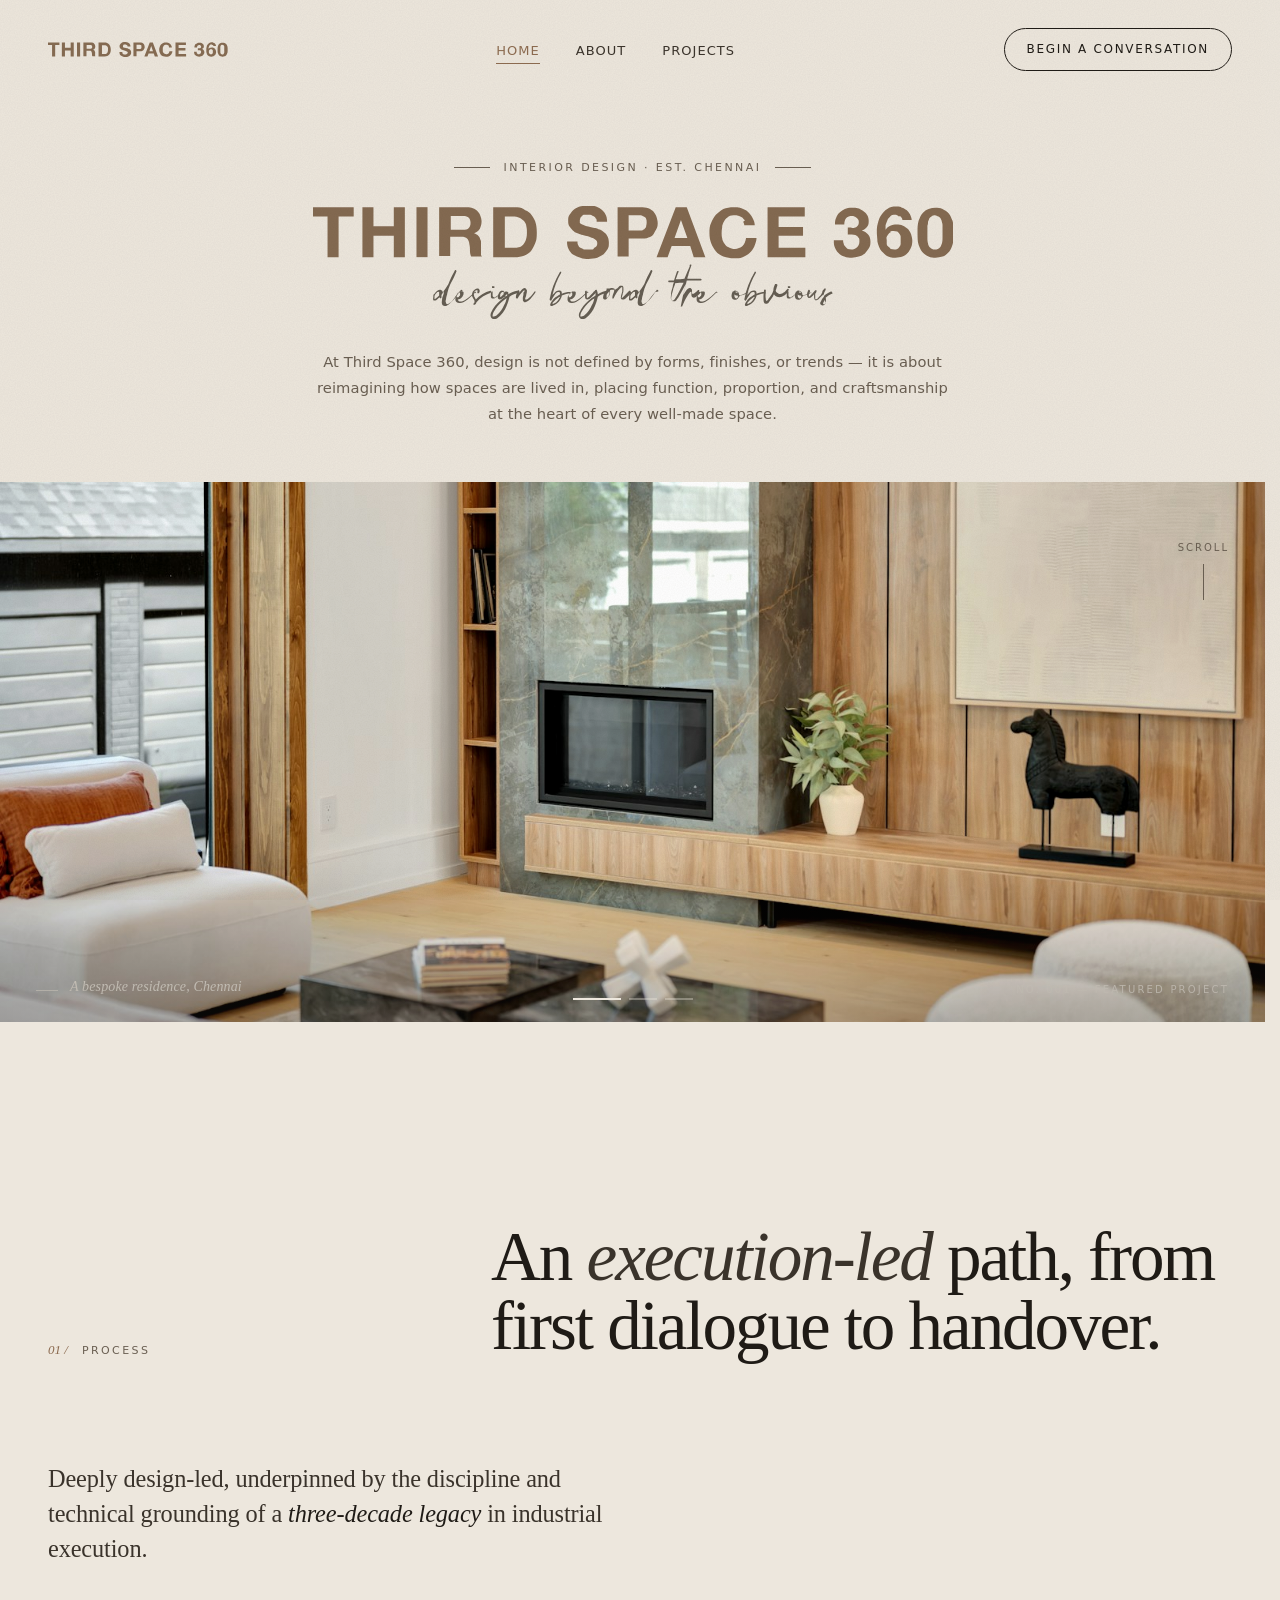
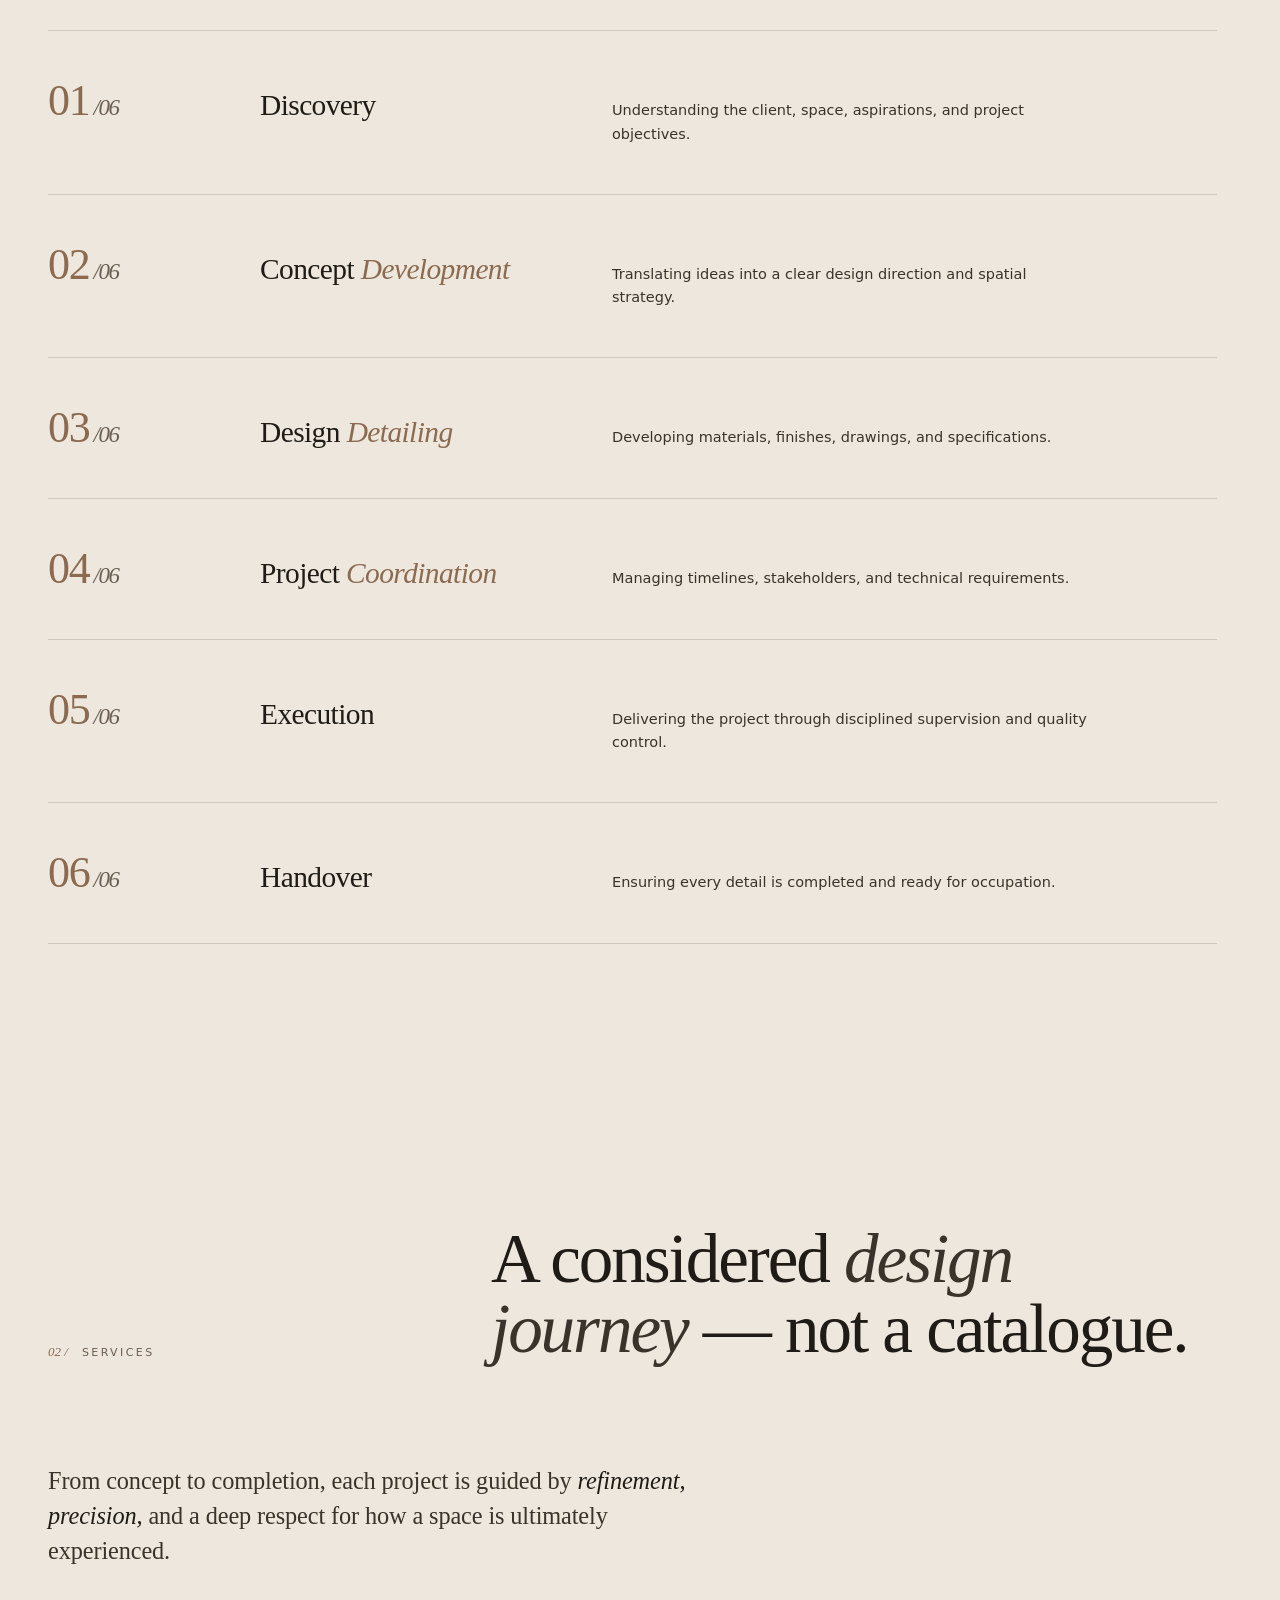
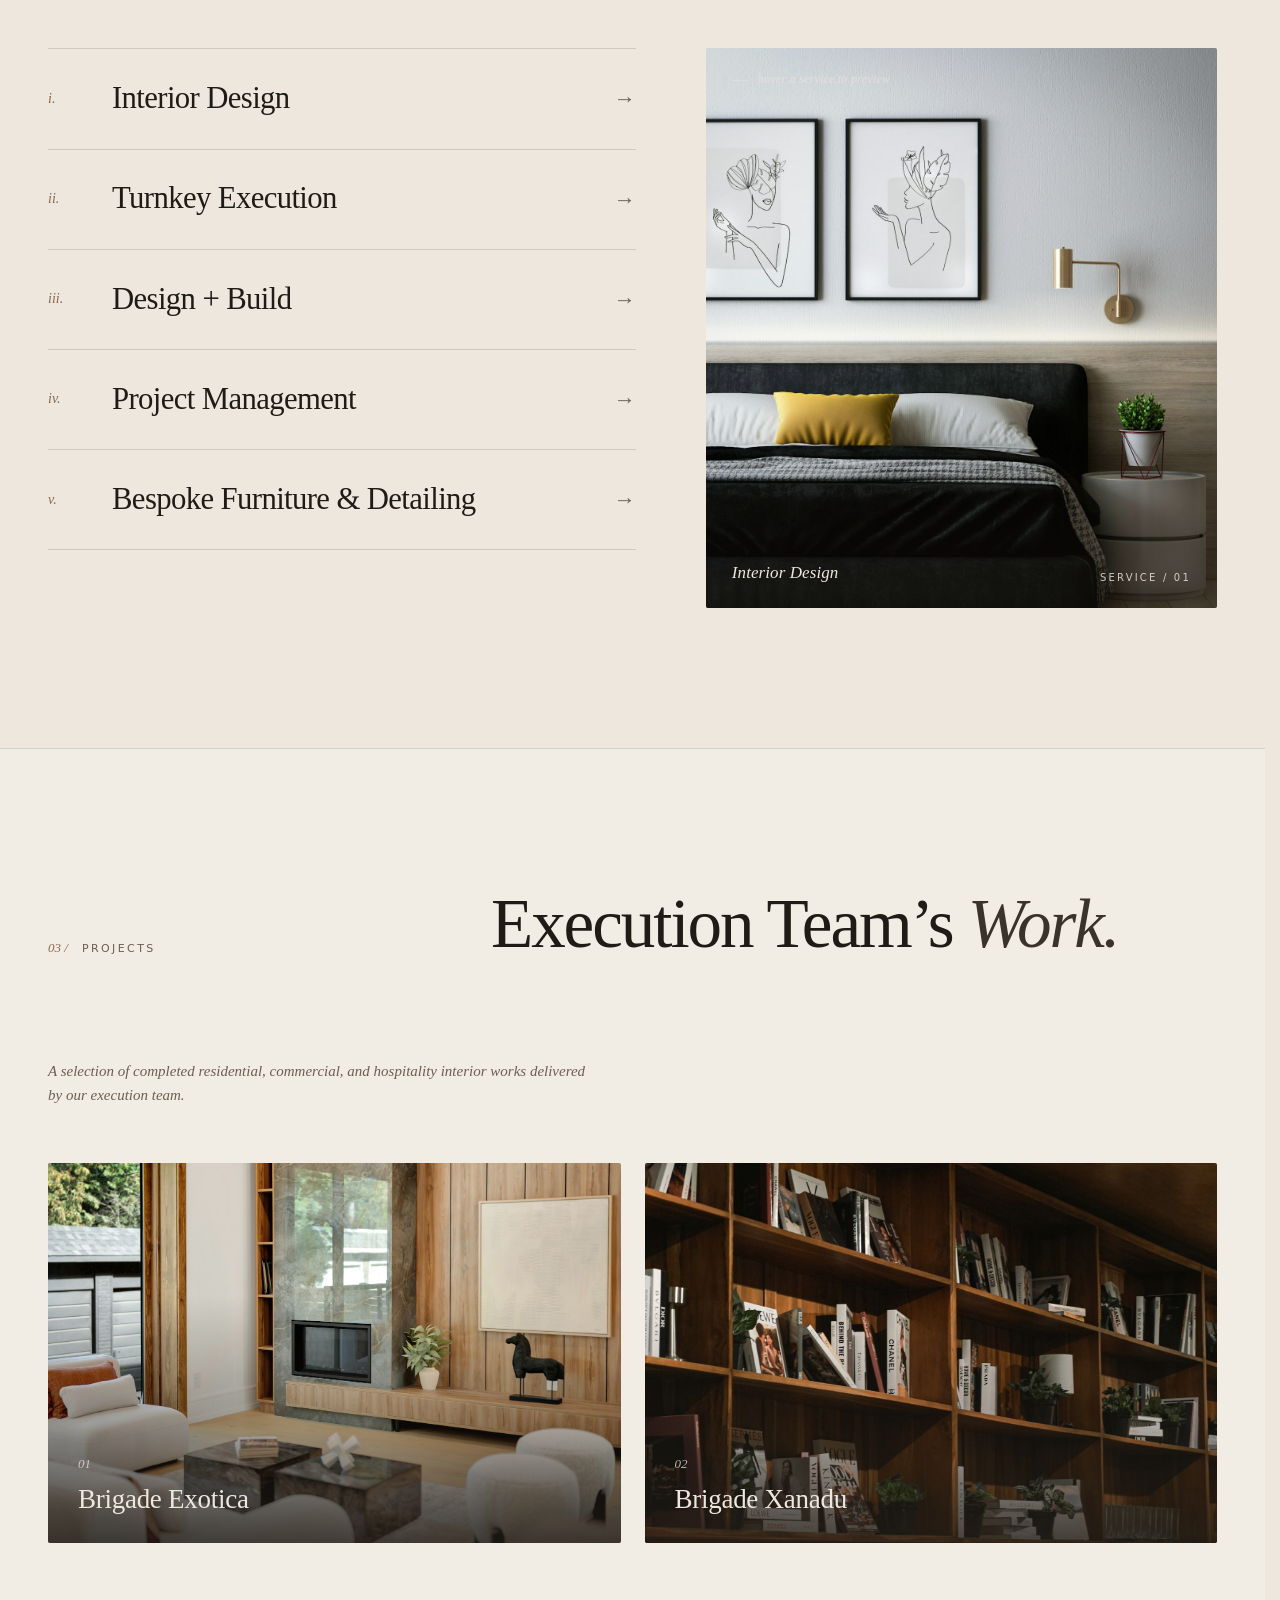
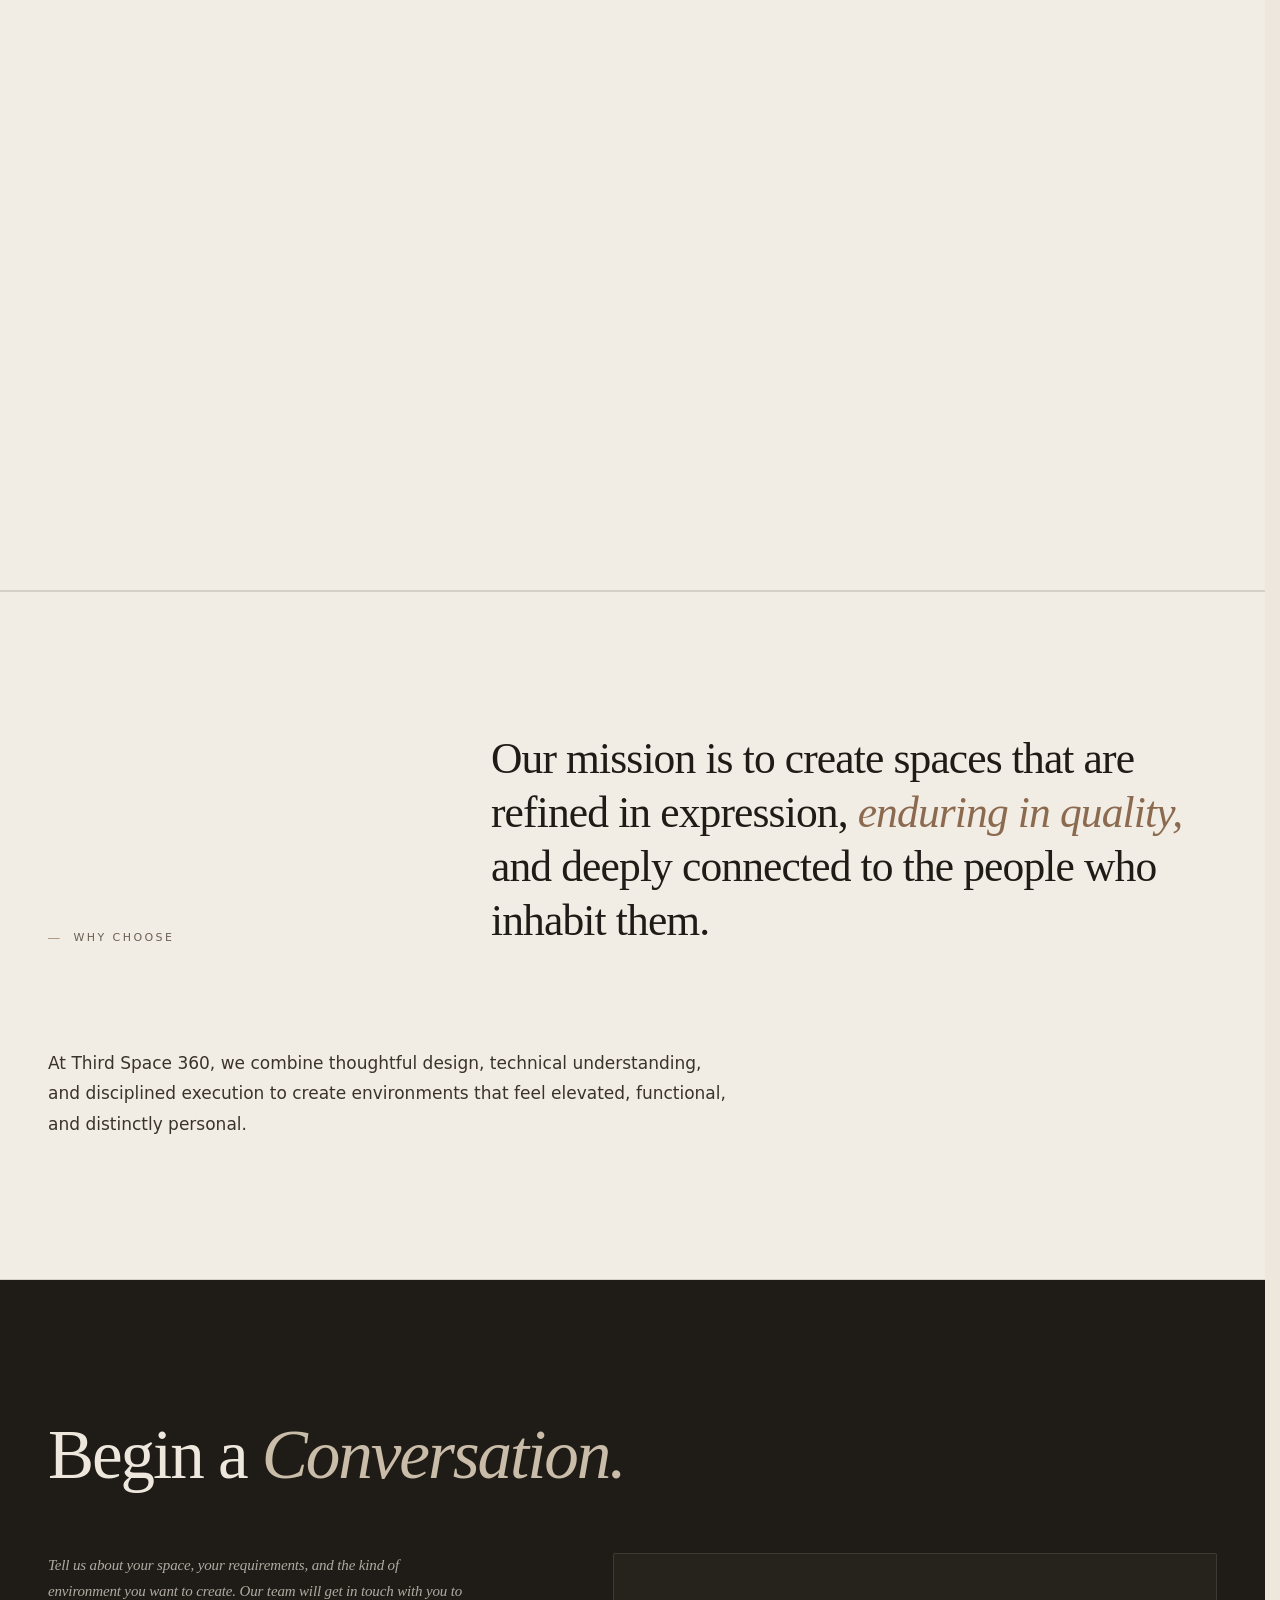
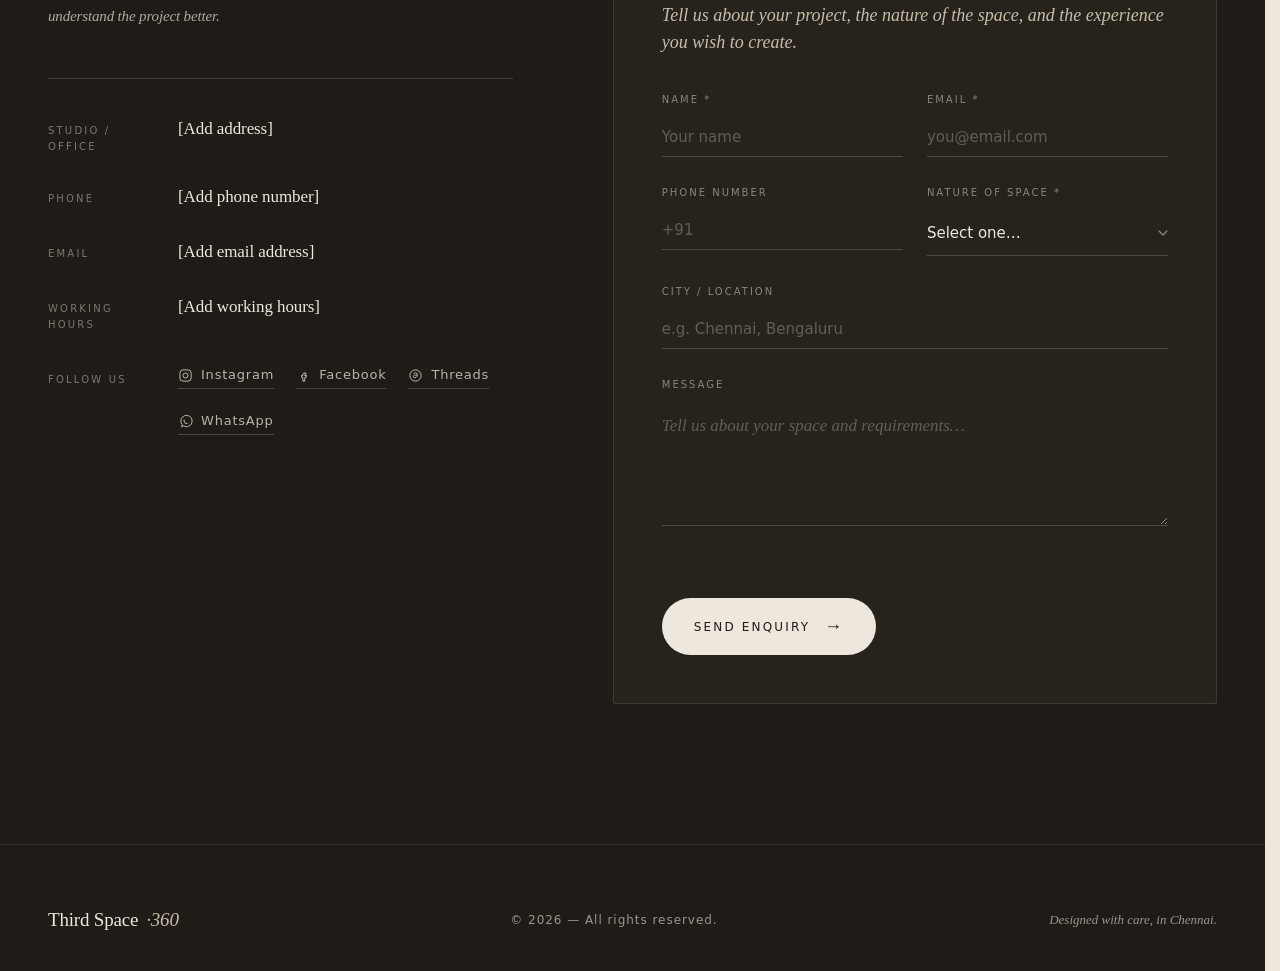
==== index.html @ b6bff143 "Feat: Adjust Process stage grid columns (180px 320px 1fr) and baseline alignment to match reference " ====
<!DOCTYPE html>
<html lang="en">
<head>
<link rel="preconnect" href="https://api.resend.com">
<link rel="stylesheet" href="css/fonts.css" />

<meta charset="UTF-8" />
<meta name="viewport" content="width=device-width, initial-scale=1.0" />
<title>Third Space 360 — Design beyond the obvious.</title>
<meta name="description" content="Third Space 360 is a bespoke interior design firm crafting singular spaces, products, and interiors that distil your unique identity." />

<style>
  :root {
    --bone: #EDE7DD;
    --bone-soft: #F2EDE4;
    --bone-deep: #E2DBCE;
    --sand: #C9BDA9;
    --clay: #8B6A4F;
    --clay-soft: #A98870;
    --ink: #1F1B16;
    --ink-soft: #3A332B;
    --ink-mute: #6A5F52;
    --hairline: rgba(31, 27, 22, 0.14);
    --hairline-soft: rgba(31, 27, 22, 0.07);

    --display: 'Fraunces', 'Cormorant Garamond', Georgia, serif;
    --body: 'Manrope', system-ui, sans-serif;

    --easing: cubic-bezier(0.22, 1, 0.36, 1);
  }

  * { margin: 0; padding: 0; box-sizing: border-box; }
  html { scroll-behavior: smooth; }

  body {
    background: var(--bone);
    color: var(--ink);
    font-family: var(--body);
    font-weight: 400;
    font-size: 16px;
    line-height: 1.6;
    -webkit-font-smoothing: antialiased;
    -moz-osx-font-smoothing: grayscale;
    overflow-x: hidden;
  }

  /* Subtle paper grain overlay */
  body::before {
    content: '';
    position: fixed;
    inset: 0;
    pointer-events: none;
    z-index: 1000;
    opacity: 0.35;
    mix-blend-mode: multiply;
    background-image: url("data:image/svg+xml;utf8,<svg xmlns='http://www.w3.org/2000/svg' width='220' height='220'><filter id='n'><feTurbulence type='fractalNoise' baseFrequency='0.85' numOctaves='2' stitchTiles='stitch'/><feColorMatrix values='0 0 0 0 0.12 0 0 0 0 0.10 0 0 0 0 0.08 0 0 0 0.18 0'/></filter><rect width='100%' height='100%' filter='url(%23n)'/></svg>");
  }

  ::selection { background: var(--ink); color: var(--bone); }

  a { color: inherit; text-decoration: none; }

  /* — Typography utilities — */
  .display {
    font-family: var(--display);
    font-weight: 300;
    letter-spacing: -0.02em;
    line-height: 0.95;
  }

  .eyebrow {
    font-family: var(--body);
    font-size: 11px;
    font-weight: 500;
    letter-spacing: 0.22em;
    text-transform: uppercase;
    color: var(--ink-mute);
  }

  .italic { font-style: italic; font-weight: 400; }

  /* — Navigation — */
  nav.site {
    position: fixed;
    top: 0; left: 0; right: 0;
    z-index: 100;
    padding: 28px 48px;
    display: flex;
    justify-content: space-between;
    align-items: center;
    transition: background 0.5s var(--easing), padding 0.5s var(--easing), border-color 0.5s var(--easing);
    border-bottom: 1px solid transparent;
  }

  nav.site.scrolled {
    background: rgba(237, 231, 221, 0.88);
    backdrop-filter: blur(14px) saturate(1.1);
    -webkit-backdrop-filter: blur(14px) saturate(1.1);
    padding: 18px 48px;
    border-bottom-color: var(--hairline-soft);
  }

  .brand {
    font-family: var(--display);
    font-weight: 400;
    font-size: 19px;
    letter-spacing: -0.01em;
    display: flex;
    align-items: baseline;
    gap: 8px;
  }
  .brand .mark {
    display: inline-block;
    width: 7px;
    height: 7px;
    border-radius: 50%;
    background: var(--clay);
    transform: translateY(-3px);
  }
  .brand span.three-sixty {
    font-style: italic;
    color: var(--ink-soft);
  }

  .brand-logo {
    display: flex;
    align-items: center;
  }
  .brand-logo svg {
    height: 15px;
    width: auto;
    display: block;
  }

  .nav-links {
    display: flex;
    gap: 36px;
    list-style: none;
  }
  .nav-links a {
    font-size: 13px;
    font-weight: 500;
    letter-spacing: 0.08em;
    text-transform: uppercase;
    color: var(--ink-soft);
    position: relative;
    padding: 4px 0;
    transition: color 0.3s var(--easing);
  }
  .nav-links a::after {
    content: '';
    position: absolute;
    left: 0; right: 0; bottom: -2px;
    height: 1px;
    background: var(--ink);
    transform: scaleX(0);
    transform-origin: left;
    transition: transform 0.5s var(--easing);
  }
  .nav-links a:hover { color: var(--ink); }
  .nav-links a:hover::after { transform: scaleX(1); }
  .nav-links a.active { color: var(--clay); }
  .nav-links a.active::after { transform: scaleX(1); background: var(--clay); }

  .nav-cta {
    font-size: 12px;
    font-weight: 500;
    letter-spacing: 0.14em;
    text-transform: uppercase;
    padding: 11px 22px;
    border: 1px solid var(--ink);
    border-radius: 999px;
    transition: all 0.4s var(--easing);
  }
  .nav-cta:hover { background: var(--ink); color: var(--bone); }

  .menu-toggle { display: none; }

  /* — Hero — centered title block + full-width image — */
  .hero {
    min-height: 100vh;
    padding: 150px 0 60px;
    display: flex;
    flex-direction: column;
    align-items: center;
    position: relative;
  }

  .hero-title-block {
    padding: 0 48px 56px;
    text-align: center;
    width: 100%;
    max-width: 1200px;
  }

  .hero-eyebrow {
    margin-bottom: 30px;
    display: inline-flex;
    align-items: center;
    gap: 14px;
    justify-content: center;
  }
  .hero-eyebrow .line {
    width: 36px;
    height: 1px;
    background: var(--ink-mute);
  }

  .hero-logo {
    display: block;
    width: 100%;
    max-width: 640px;
    margin: 0 auto;
  }
  .hero-logo svg {
    display: block;
    width: 100%;
    height: auto;
  }

  .hero-intro {
    max-width: 640px;
    margin: 30px auto 0;
    font-family: var(--body);
    font-weight: 400;
    font-size: clamp(14px, 1.15vw, 16px);
    line-height: 1.75;
    color: var(--ink-mute);
    letter-spacing: 0.005em;
  }

  /* Full-width image frame with slider */
  .hero-image-frame {
    width: 100%;
    position: relative;
    height: 60vh;
    min-height: 420px;
    overflow: hidden;
    background: var(--bone-deep);
  }

  .hero-slide {
    position: absolute;
    inset: 0;
    opacity: 0;
    z-index: 0;
    transition: opacity 1.2s var(--easing);
    pointer-events: none;
  }
  .hero-slide.active {
    opacity: 1;
    z-index: 1;
    pointer-events: auto;
  }

  .hero-slide img {
    width: 100%;
    height: 100%;
    object-fit: cover;
    display: block;
    filter: saturate(0.92) contrast(1.02);
    transform: scale(1.02);
    transition: transform 6s var(--easing);
  }
  .hero-slide.active img {
    transform: scale(1);
  }

  .hero-image-frame::after {
    content: '';
    position: absolute;
    inset: 0;
    background: linear-gradient(180deg, transparent 70%, rgba(31, 27, 22, 0.28));
    pointer-events: none;
    z-index: 2;
  }

  .hero-slide-caption {
    position: absolute;
    bottom: 24px;
    left: 36px;
    color: var(--bone);
    font-family: var(--display);
    font-style: italic;
    font-weight: 300;
    font-size: 14px;
    letter-spacing: 0.01em;
    display: flex;
    align-items: baseline;
    gap: 12px;
    opacity: 0;
    transform: translateY(8px);
    transition: opacity 1s var(--easing) 0.25s, transform 1s var(--easing) 0.25s;
  }
  .hero-slide-caption::before {
    content: '';
    display: inline-block;
    width: 22px;
    height: 1px;
    background: var(--bone);
    opacity: 0.7;
  }
  .hero-slide.active .hero-slide-caption {
    opacity: 1;
    transform: translateY(0);
  }

  .hero-slide-meta {
    position: absolute;
    bottom: 24px;
    right: 36px;
    color: var(--bone);
    font-size: 10px;
    font-weight: 500;
    letter-spacing: 0.22em;
    text-transform: uppercase;
    opacity: 0;
    transform: translateY(8px);
    transition: opacity 1s var(--easing) 0.35s, transform 1s var(--easing) 0.35s;
  }
  .hero-slide.active .hero-slide-meta {
    opacity: 0.85;
    transform: translateY(0);
  }

  /* Slide indicators */
  .hero-indicators {
    position: absolute;
    bottom: 22px;
    left: 50%;
    transform: translateX(-50%);
    z-index: 3;
    display: flex;
    gap: 8px;
  }
  .hero-indicator {
    width: 28px;
    height: 2px;
    background: rgba(237, 231, 221, 0.35);
    border: none;
    padding: 0;
    cursor: pointer;
    transition: background 0.5s var(--easing), width 0.5s var(--easing);
    position: relative;
    overflow: hidden;
  }
  .hero-indicator:hover { background: rgba(237, 231, 221, 0.6); }
  .hero-indicator.active {
    background: rgba(237, 231, 221, 0.25);
    width: 48px;
  }
  .hero-indicator.active::after {
    content: '';
    position: absolute;
    inset: 0;
    background: var(--bone);
    transform-origin: left;
    animation: indicatorFill 2.5s linear forwards;
  }
  @keyframes indicatorFill {
    from { transform: scaleX(0); }
    to { transform: scaleX(1); }
  }

  /* Scroll indicator */
  .scroll-cue {
    position: absolute;
    top: 60vh;
    right: 36px;
    transform: translateY(20px);
    display: flex;
    flex-direction: column;
    align-items: center;
    gap: 8px;
    color: var(--ink-mute);
    font-size: 10px;
    letter-spacing: 0.2em;
    text-transform: uppercase;
    pointer-events: none;
  }
  .scroll-cue .line {
    width: 1px;
    height: 36px;
    background: var(--ink-mute);
    position: relative;
    overflow: hidden;
  }
  .scroll-cue .line::after {
    content: '';
    position: absolute;
    top: -100%;
    left: 0;
    width: 100%;
    height: 50%;
    background: var(--ink);
    animation: trickle 2.4s var(--easing) infinite;
  }
  @keyframes trickle {
    0% { transform: translateY(0); }
    100% { transform: translateY(400%); }
  }

  /* — Sections shared — */
  section {
    padding: 140px 48px;
    position: relative;
  }

  .section-header {
    display: grid;
    grid-template-columns: 1fr 2fr;
    gap: 80px;
    margin-bottom: 100px;
    align-items: end;
  }

  .section-number {
    display: flex;
    align-items: baseline;
    gap: 14px;
  }
  .section-number .num {
    font-family: var(--display);
    font-size: 13px;
    font-style: italic;
    color: var(--clay);
    font-weight: 400;
  }
  .section-number .label {
    font-size: 11px;
    font-weight: 500;
    letter-spacing: 0.22em;
    text-transform: uppercase;
    color: var(--ink-mute);
  }

  .section-title {
    font-family: var(--display);
    font-weight: 300;
    font-size: clamp(40px, 5.4vw, 84px);
    line-height: 1;
    letter-spacing: -0.03em;
    color: var(--ink);
  }
  .section-title .italic-word {
    font-style: italic;
    color: var(--ink-soft);
  }



  /* — Why Choose — */
  .why-choose {
    background: var(--bone-soft);
    border-top: 1px solid var(--hairline);
    border-bottom: 1px solid var(--hairline);
  }
  .why-mission {
    font-family: var(--display);
    font-weight: 300;
    font-size: clamp(27px, 3.4vw, 50px);
    line-height: 1.24;
    letter-spacing: -0.02em;
    color: var(--ink);
  }
  .why-mission .italic-word { font-style: italic; color: var(--clay); }
  .why-text {
    font-size: 17px;
    line-height: 1.8;
    color: var(--ink-soft);
    max-width: 680px;
  }
  .why-text .italic-word { font-style: italic; color: var(--ink); }

  /* — Services — Hover-reveal preview — */
  .services-intro {
    max-width: 640px;
    font-family: var(--display);
    font-weight: 300;
    font-size: clamp(20px, 1.9vw, 26px);
    line-height: 1.45;
    color: var(--ink-soft);
    margin-bottom: 80px;
    letter-spacing: -0.005em;
  }
  .services-intro .italic-word { font-style: italic; color: var(--ink); }

  .services-hover {
    display: grid;
    grid-template-columns: 1.15fr 1fr;
    gap: 70px;
    align-items: start;
  }

  /* Left — list */
  .sh-list {
    border-top: 1px solid var(--hairline);
  }
  .sh-row {
    display: grid;
    grid-template-columns: 36px 1fr 30px;
    gap: 28px;
    padding: 32px 0;
    border-bottom: 1px solid var(--hairline);
    cursor: pointer;
    align-items: center;
    transition: padding 0.5s var(--easing);
    position: relative;
  }
  .sh-row::before {
    content: '';
    position: absolute;
    left: 0; top: 0; bottom: 0;
    width: 2px;
    background: var(--clay);
    transform: scaleY(0);
    transition: transform 0.5s var(--easing);
  }
  .sh-row:hover { padding-left: 14px; }
  .sh-row:hover::before { transform: scaleY(1); }

  .sh-num {
    font-family: var(--display);
    font-style: italic;
    color: var(--clay);
    font-size: 14px;
  }
  .sh-name {
    font-family: var(--display);
    font-weight: 400;
    font-size: clamp(24px, 2.4vw, 34px);
    line-height: 1.1;
    letter-spacing: -0.02em;
    color: var(--ink);
    transition: color 0.4s var(--easing);
  }
  .sh-row:hover .sh-name { color: var(--clay); }

  .sh-arrow {
    color: var(--ink-mute);
    font-family: var(--display);
    font-size: 22px;
    transition: transform 0.5s var(--easing), color 0.5s var(--easing);
    text-align: right;
  }
  .sh-row:hover .sh-arrow {
    transform: translateX(8px);
    color: var(--clay);
  }

  /* Hidden description that expands on hover (replaces previous service-desc) */
  .sh-desc {
    grid-column: 2 / 3;
    font-size: 14px;
    line-height: 1.65;
    color: var(--ink-mute);
    max-width: 520px;
    max-height: 0;
    overflow: hidden;
    opacity: 0;
    margin-top: 0;
    transition: max-height 0.6s var(--easing), opacity 0.5s var(--easing), margin-top 0.5s var(--easing);
  }
  .sh-row:hover .sh-desc,
  .sh-row.active .sh-desc {
    max-height: 200px;
    opacity: 1;
    margin-top: 12px;
  }

  /* Right — sticky preview image */
  .sh-preview {
    position: sticky;
    top: 110px;
    height: 560px;
    background: var(--bone-deep);
    border-radius: 2px;
    overflow: hidden;
  }
  .sh-preview-img {
    position: absolute;
    inset: 0;
    width: 100%;
    height: 100%;
    object-fit: cover;
    opacity: 0;
    transition: opacity 0.9s var(--easing), transform 6s var(--easing);
    filter: saturate(0.92) contrast(1.02);
    transform: scale(1.03);
  }
  .sh-preview-img.active {
    opacity: 1;
    transform: scale(1);
  }
  .sh-preview::after {
    content: '';
    position: absolute;
    inset: 0;
    background: linear-gradient(180deg, transparent 60%, rgba(31, 27, 22, 0.36));
    pointer-events: none;
    z-index: 1;
  }
  .sh-preview-caption {
    position: absolute;
    bottom: 22px;
    left: 26px;
    right: 26px;
    z-index: 2;
    color: var(--bone);
    display: flex;
    justify-content: space-between;
    align-items: end;
    pointer-events: none;
  }
  .sh-preview-caption .ctitle {
    font-family: var(--display);
    font-style: italic;
    font-weight: 300;
    font-size: 17px;
    letter-spacing: 0.005em;
    opacity: 0;
    transform: translateY(6px);
    transition: opacity 0.6s var(--easing) 0.15s, transform 0.6s var(--easing) 0.15s;
  }
  .sh-preview-caption.show .ctitle { opacity: 1; transform: translateY(0); }
  .sh-preview-caption .cmeta {
    font-size: 10px;
    letter-spacing: 0.22em;
    text-transform: uppercase;
    font-weight: 500;
    opacity: 0;
    transform: translateY(6px);
    transition: opacity 0.6s var(--easing) 0.28s, transform 0.6s var(--easing) 0.28s;
  }
  .sh-preview-caption.show .cmeta { opacity: 0.85; transform: translateY(0); }
  .sh-preview-hint {
    position: absolute;
    top: 22px;
    left: 26px;
    z-index: 2;
    color: var(--bone);
    font-family: var(--display);
    font-style: italic;
    font-weight: 300;
    font-size: 12px;
    opacity: 0.65;
    letter-spacing: 0.02em;
    display: flex;
    align-items: center;
    gap: 10px;
  }
  .sh-preview-hint::before {
    content: '';
    display: inline-block;
    width: 16px;
    height: 1px;
    background: var(--bone);
    opacity: 0.7;
  }

  /* — Projects — */
  .projects {
    background: var(--bone-soft);
    border-top: 1px solid var(--hairline);
    border-bottom: 1px solid var(--hairline);
  }

  .projects-note {
    font-family: var(--display);
    font-style: italic;
    font-size: 15px;
    color: var(--ink-mute);
    margin-bottom: 56px;
    max-width: 540px;
    line-height: 1.6;
  }

  .project-grid {
    display: grid;
    grid-template-columns: repeat(2, 1fr);
    gap: 24px;
  }

  .projects-cta {
    display: flex;
    justify-content: center;
    margin-top: 56px;
  }

  .project-card {
    position: relative;
    height: 380px;
    border-radius: 2px;
    overflow: hidden;
    cursor: pointer;
    background: var(--bone-deep);
    transition: transform 0.7s var(--easing);
  }
  .project-card:hover { transform: translateY(-6px); }

  .project-card img {
    position: absolute;
    inset: 0;
    width: 100%;
    height: 100%;
    object-fit: cover;
    display: block;
    filter: saturate(0.9) contrast(1.02);
    transition: transform 1.4s var(--easing), filter 0.7s var(--easing);
    z-index: 0;
  }
  .project-card:hover img { transform: scale(1.06); filter: saturate(1) contrast(1.03); }

  /* Gradient scrim — deepens on hover so the revealed text stays legible */
  .project-card::after {
    content: '';
    position: absolute;
    inset: 0;
    z-index: 1;
    background: linear-gradient(180deg, transparent 35%, rgba(31,27,22,0.35) 70%, rgba(31,27,22,0.82) 100%);
    transition: background 0.6s var(--easing);
  }
  .project-card:hover::after {
    background: linear-gradient(180deg, rgba(31,27,22,0.15) 0%, rgba(31,27,22,0.55) 55%, rgba(31,27,22,0.9) 100%);
  }

  .project-body {
    position: absolute;
    left: 30px;
    right: 30px;
    bottom: 28px;
    z-index: 2;
    color: var(--bone);
  }
  .project-index {
    font-family: var(--display);
    font-style: italic;
    font-size: 13px;
    color: rgba(237,231,221,0.75);
    display: block;
    margin-bottom: 10px;
  }
  .project-name {
    font-family: var(--display);
    font-weight: 400;
    font-size: 27px;
    line-height: 1.1;
    letter-spacing: -0.01em;
    margin: 0;
  }

  /* — Project Modal — */
  .project-modal {
    position: fixed;
    inset: 0;
    z-index: 300;
    display: flex;
    align-items: center;
    justify-content: center;
    opacity: 0;
    visibility: hidden;
    transition: opacity 0.4s var(--easing), visibility 0.4s var(--easing);
  }
  .project-modal.open {
    opacity: 1;
    visibility: visible;
  }
  .project-modal-scrim {
    position: absolute;
    inset: 0;
    background: rgba(31, 27, 22, 0.72);
    backdrop-filter: blur(3px);
  }
  .project-modal-panel {
    position: relative;
    z-index: 1;
    background: var(--bone-soft);
    border-radius: 3px;
    width: min(880px, 90vw);
    max-height: 86vh;
    overflow-y: auto;
    padding: 48px 48px 44px;
    transform: translateY(24px) scale(0.98);
    transition: transform 0.5s var(--easing);
  }
  .project-modal.open .project-modal-panel {
    transform: translateY(0) scale(1);
  }
  .project-modal-close {
    position: absolute;
    top: 20px;
    right: 20px;
    width: 36px;
    height: 36px;
    border: 1px solid var(--hairline);
    border-radius: 50%;
    background: transparent;
    font-size: 20px;
    line-height: 1;
    color: var(--ink-soft);
    cursor: pointer;
    display: flex;
    align-items: center;
    justify-content: center;
    transition: all 0.3s var(--easing);
  }
  .project-modal-close:hover {
    background: var(--ink);
    color: var(--bone);
    border-color: var(--ink);
  }
  .project-modal-header {
    margin-bottom: 28px;
  }
  .project-modal-header .eyebrow {
    display: block;
    margin-bottom: 10px;
  }
  .project-modal-header h3 {
    font-family: var(--display);
    font-weight: 300;
    font-size: clamp(28px, 3.4vw, 42px);
    letter-spacing: -0.01em;
    color: var(--ink);
  }
  .project-modal-photos {
    display: grid;
    grid-template-columns: repeat(2, 1fr);
    gap: 16px;
    margin-bottom: 36px;
  }
  .modal-photo-placeholder {
    aspect-ratio: 4 / 3;
    border: 1px dashed var(--hairline);
    border-radius: 2px;
    background: var(--bone-deep);
    display: flex;
    align-items: center;
    justify-content: center;
  }
  .modal-photo-placeholder span {
    font-size: 12px;
    font-weight: 500;
    letter-spacing: 0.1em;
    text-transform: uppercase;
    color: var(--ink-mute);
  }
  .modal-cta {
    display: inline-flex;
    align-items: center;
    gap: 10px;
    font-size: 12px;
    font-weight: 500;
    letter-spacing: 0.14em;
    text-transform: uppercase;
    padding: 13px 26px;
    border: 1px solid var(--ink);
    border-radius: 999px;
    transition: all 0.4s var(--easing);
  }
  .modal-cta:hover { background: var(--ink); color: var(--bone); }
  .modal-cta .arrow {
    display: inline-block;
    transition: transform 0.4s var(--easing);
  }
  .modal-cta:hover .arrow { transform: translateX(4px); }

  /* — Process — */
  .process-intro {
    max-width: 580px;
    font-family: var(--display);
    font-weight: 300;
    font-size: clamp(20px, 1.9vw, 25px);
    line-height: 1.45;
    color: var(--ink-soft);
    margin-bottom: 64px;
    letter-spacing: -0.005em;
  }
  .process-intro .italic-word { font-style: italic; color: var(--ink); }

  .process-stages {
    display: grid;
    grid-template-columns: 1fr;
    gap: 0;
    border-top: 1px solid var(--hairline);
  }

  .stage {
    display: grid;
    grid-template-columns: 180px 320px 1fr;
    gap: 32px;
    padding: 48px 0;
    border-bottom: 1px solid var(--hairline);
    align-items: baseline;
    transition: background 0.4s var(--easing);
  }
  .stage:hover { background: rgba(139, 106, 79, 0.04); }

  .stage-num {
    font-family: var(--display);
    font-weight: 300;
    font-size: 44px;
    line-height: 1;
    color: var(--clay);
    letter-spacing: -0.03em;
  }
  .stage-num .slash {
    font-style: italic;
    color: var(--ink-mute);
    font-size: 0.5em;
    margin-left: 6px;
    vertical-align: middle;
  }

  .stage-name {
    font-family: var(--display);
    font-weight: 400;
    font-size: clamp(26px, 2.6vw, 38px);
    line-height: 1.05;
    letter-spacing: -0.02em;
    color: var(--ink);
  }
  .stage-name .italic-word { font-style: italic; color: var(--clay); }

  .stage-desc {
    font-size: 14.5px;
    line-height: 1.6;
    color: var(--ink-soft);
    max-width: 480px;
    margin: 0;
    padding: 0;
  }

  /* — Contact — */
  .contact {
    background: var(--ink);
    color: var(--bone);
    border: none;
  }

  .contact .section-header { grid-template-columns: 1fr; margin-bottom: 64px; }
  .contact .section-title { color: var(--bone); }
  .contact .section-title .italic-word { color: var(--sand); }

  .contact-grid {
    display: grid;
    grid-template-columns: 1fr 1.3fr;
    gap: 100px;
    align-items: start;
  }

  .contact-left .contact-intro {
    font-family: var(--display);
    font-style: italic;
    font-weight: 300;
    font-size: clamp(20px, 2.1vw, 28px);
    line-height: 1.5;
    color: var(--bone);
    margin-bottom: 48px;
    letter-spacing: -0.01em;
    max-width: 480px;
  }

  .contact-details {
    display: grid;
    gap: 28px;
    padding-top: 36px;
    border-top: 1px solid rgba(237, 231, 221, 0.15);
  }

  .contact-detail {
    display: grid;
    grid-template-columns: 140px 1fr;
    gap: 20px;
    align-items: baseline;
  }

  .contact-detail .label {
    font-size: 10px;
    letter-spacing: 0.22em;
    text-transform: uppercase;
    color: rgba(237, 231, 221, 0.45);
  }
  .contact-detail .value {
    font-family: var(--display);
    font-weight: 400;
    font-size: 17px;
    color: var(--bone);
    letter-spacing: -0.005em;
  }
  .contact-detail .value a {
    border-bottom: 1px solid transparent;
    transition: border-color 0.4s var(--easing);
  }
  .contact-detail .value a:hover { border-bottom-color: var(--sand); }

  .social-row {
    display: flex;
    flex-wrap: wrap;
    gap: 20px;
    margin-top: 4px;
  }
  .social-row a {
    display: inline-flex;
    align-items: center;
    gap: 8px;
    font-size: 13px;
    color: rgba(237, 231, 221, 0.75);
    letter-spacing: 0.06em;
    border-bottom: 1px solid rgba(237, 231, 221, 0.2);
    padding-bottom: 2px;
    transition: color 0.3s var(--easing), border-color 0.3s var(--easing);
  }
  .social-row a svg {
    width: 15px;
    height: 15px;
    flex-shrink: 0;
  }
  .social-row a:hover { color: var(--bone); border-bottom-color: var(--sand); }

  /* — Form — */
  .enquiry-form {
    background: rgba(237, 231, 221, 0.03);
    border: 1px solid rgba(237, 231, 221, 0.12);
    padding: 48px;
    border-radius: 2px;
  }
  .form-eyebrow {
    font-family: var(--display);
    font-style: italic;
    font-weight: 300;
    font-size: 18px;
    color: var(--sand);
    margin-bottom: 36px;
    line-height: 1.5;
  }

  .field-group {
    display: grid;
    grid-template-columns: 1fr 1fr;
    gap: 24px;
  }
  .field {
    margin-bottom: 28px;
    position: relative;
  }
  .field.full { grid-column: 1 / -1; }

  .field label {
    display: block;
    font-size: 10px;
    letter-spacing: 0.2em;
    text-transform: uppercase;
    color: rgba(237, 231, 221, 0.5);
    margin-bottom: 10px;
  }
  .field input,
  .field textarea,
  .field select {
    width: 100%;
    background: transparent;
    border: none;
    border-bottom: 1px solid rgba(237, 231, 221, 0.2);
    color: var(--bone);
    font-family: var(--body);
    font-size: 15px;
    padding: 10px 0;
    outline: none;
    transition: border-color 0.4s var(--easing);
    font-weight: 400;
  }
  .field textarea {
    resize: vertical;
    min-height: 90px;
    font-family: var(--display);
    font-style: italic;
    font-weight: 300;
    font-size: 17px;
    line-height: 1.5;
  }
  .field select {
    -webkit-appearance: none;
    appearance: none;
    background-image: url("data:image/svg+xml;utf8,<svg xmlns='http://www.w3.org/2000/svg' width='12' height='8'><path d='M1 1l5 5 5-5' stroke='%23EDE7DD' stroke-width='1' fill='none' opacity='0.5'/></svg>");
    background-repeat: no-repeat;
    background-position: right 4px center;
    padding-right: 24px;
  }
  .field select option {
    background: var(--ink);
    color: var(--bone);
  }
  .field input:focus,
  .field textarea:focus,
  .field select:focus {
    border-bottom-color: var(--sand);
  }
  .field input::placeholder,
  .field textarea::placeholder {
    color: rgba(237, 231, 221, 0.3);
  }

  .submit-btn {
    display: inline-flex;
    align-items: center;
    gap: 14px;
    background: var(--bone);
    color: var(--ink);
    border: none;
    padding: 18px 32px;
    font-family: var(--body);
    font-size: 12px;
    font-weight: 500;
    letter-spacing: 0.18em;
    text-transform: uppercase;
    cursor: pointer;
    border-radius: 999px;
    transition: all 0.4s var(--easing);
    margin-top: 16px;
  }
  .submit-btn .arrow {
    font-family: var(--display);
    font-size: 18px;
    transition: transform 0.4s var(--easing);
  }
  .submit-btn:hover {
    background: var(--sand);
    color: var(--ink);
  }
  .submit-btn:hover .arrow { transform: translateX(6px); }

  /* — Footer — */
  footer {
    background: var(--ink);
    color: rgba(237, 231, 221, 0.6);
    padding: 60px 48px 36px;
    border-top: 1px solid rgba(237, 231, 221, 0.1);
    display: flex;
    justify-content: space-between;
    align-items: center;
    flex-wrap: wrap;
    gap: 20px;
    font-size: 13px;
  }
  footer .brand {
    color: var(--bone);
  }
  footer .brand span.three-sixty { color: var(--sand); }
  footer .legal {
    font-size: 12px;
    letter-spacing: 0.08em;
  }
  footer .credit {
    font-family: var(--display);
    font-style: italic;
    font-size: 13px;
  }

  /* — Reveals — */
  .reveal {
    opacity: 0;
    transform: translateY(28px);
    transition: opacity 1.1s var(--easing), transform 1.1s var(--easing);
  }
  .reveal.in {
    opacity: 1;
    transform: translateY(0);
  }
  .reveal.delay-1 { transition-delay: 0.1s; }
  .reveal.delay-2 { transition-delay: 0.22s; }
  .reveal.delay-3 { transition-delay: 0.34s; }
  .reveal.delay-4 { transition-delay: 0.46s; }

  /* Hero entrance */
  .hero-anim {
    opacity: 0;
    transform: translateY(20px);
    animation: heroIn 1.4s var(--easing) forwards;
  }
  .hero-anim.d1 { animation-delay: 0.15s; }
  .hero-anim.d2 { animation-delay: 0.35s; }
  .hero-anim.d3 { animation-delay: 0.55s; }
  .hero-anim.d4 { animation-delay: 0.75s; }
  .hero-anim.d5 { animation-delay: 0.95s; }
  .hero-anim.d6 { animation-delay: 1.15s; }

  @keyframes heroIn {
    to { opacity: 1; transform: translateY(0); }
  }

  /* — Responsive — */
  @media (max-width: 1024px) {
    nav.site, nav.site.scrolled { padding: 22px 28px; }
    section { padding: 100px 28px; }
    .hero { padding: 130px 0 50px; }
    .hero-title-block { padding: 0 28px 44px; }
    .hero-image-frame { height: 52vh; min-height: 360px; }
    .hero-slide-caption { left: 24px; bottom: 32px; font-size: 13px; }
    .hero-slide-meta { right: 24px; bottom: 32px; }
    .scroll-cue { right: 22px; top: auto; bottom: 24px; }
    .section-header { grid-template-columns: 1fr; gap: 28px; margin-bottom: 64px; }
    .contact-grid { grid-template-columns: 1fr; gap: 56px; }
    .project-card { height: 320px; }
    .services-hover {
      grid-template-columns: 1fr;
      gap: 32px;
    }
    .sh-preview { position: relative; top: auto; height: 380px; order: -1; }
    .stage { grid-template-columns: 80px 1fr; gap: 28px; padding: 40px 0; }
    .stage-desc { grid-column: 1 / -1; padding-left: 108px; }
  }

  @media (max-width: 720px) {
    .nav-links, .nav-cta { display: none; }
    .menu-toggle {
      display: flex;
      flex-direction: column;
      gap: 5px;
      background: none;
      border: none;
      cursor: pointer;
      padding: 8px;
    }
    .menu-toggle span {
      width: 22px;
      height: 1px;
      background: var(--ink);
    }
    nav.site, nav.site.scrolled { padding: 18px 20px; }
    section { padding: 80px 20px; }
    .hero { padding: 110px 0 40px; }
    .hero-title-block { padding: 0 20px 36px; }
    .hero-logo { max-width: 320px; }
    .hero-image-frame { height: 44vh; min-height: 280px; }
    .hero-slide-caption { left: 18px; bottom: 30px; font-size: 12px; }
    .hero-slide-meta { display: none; }
    .hero-indicators { bottom: 14px; }
    .hero-indicator { width: 22px; }
    .hero-indicator.active { width: 36px; }
    .scroll-cue { display: none; }
    .project-grid {
      grid-template-columns: 1fr;
      gap: 16px;
    }
    .project-card { height: 300px; }
    .project-name { font-size: 23px; }
    .project-modal-panel { padding: 32px 22px 28px; width: 92vw; }
    .project-modal-photos { grid-template-columns: 1fr; gap: 12px; }
    .sh-row { grid-template-columns: 28px 1fr 22px; gap: 16px; padding: 22px 0; }
    .sh-preview { height: 320px; }
    .sh-desc { font-size: 13.5px; }
    .stage { grid-template-columns: 60px 1fr; padding: 32px 0; gap: 20px; }
    .stage-num { font-size: 40px; }
    .stage-desc { padding-left: 80px; }
    .field-group { grid-template-columns: 1fr; gap: 0; }
    .enquiry-form { padding: 28px 22px; }
    footer { padding: 40px 20px 24px; }
    .contact-detail { grid-template-columns: 90px 1fr; gap: 16px; }
  }
</style>

<!-- Modular Stylesheets -->
<link rel="stylesheet" href="css/fonts.css" />
<link rel="stylesheet" href="css/tokens.css" />
<link rel="stylesheet" href="css/reset.css" />
<link rel="stylesheet" href="css/typography.css" />
<link rel="stylesheet" href="css/components/nav.css" />
<link rel="stylesheet" href="css/components/hero.css" />
<link rel="stylesheet" href="css/components/section.css" />
<link rel="stylesheet" href="css/components/about.css" />
<link rel="stylesheet" href="css/components/services.css" />
<link rel="stylesheet" href="css/components/projects.css" />
<link rel="stylesheet" href="css/components/process.css" />
<link rel="stylesheet" href="css/components/contact.css" />
<link rel="stylesheet" href="css/components/form.css" />
<link rel="stylesheet" href="css/components/footer.css" />
<link rel="stylesheet" href="css/animations.css" />
<link rel="stylesheet" href="css/responsive.css" />
<script src="https://challenges.cloudflare.com/turnstile/v0/api.js" async defer></script>

</head>
<body>

<!-- — NAVIGATION — -->
<nav class="site" id="nav">
  <a href="index.html" class="brand-logo" aria-label="Third Space 360 — Home">
    <svg viewBox="0 0 110.2 9.2" xmlns="http://www.w3.org/2000/svg">
      <path fill="#846a51" d="M0,1.9V.3h7v1.6h-2.6v7h-1.9V1.9H0Z"/>
      <path fill="#846a51" d="M10.4.3v3.3h3.5V.3h1.9v8.6h-1.9v-3.7h-3.5v3.7h-1.9V.3h1.9Z"/>
      <path fill="#846a51" d="M19.7.3v8.6h-1.9V.3h1.9Z"/>
      <path fill="#846a51" d="M26.5.3c.4,0,.7,0,1,.2.3,0,.6.3.8.5.2.2.4.5.5.8.1.3.2.6.2.9,0,.5-.1.9-.3,1.3-.2.4-.6.6-1,.8h0c.2,0,.4.2.6.3.1,0,.3.3.4.5,0,.2.2.4.2.6v2.2c0,.2.1.3.2.4h-1.9c-.1-.3-.2-.6-.2-1s0-.7-.1-1.1c0-.4-.2-.8-.4-1s-.5-.3-1-.3h-1.9v3.3h-1.9V.3h4.8ZM25.8,4.2c.4,0,.8,0,1-.3.2-.2.3-.5.3-.9s-.1-.7-.3-.9c-.2-.2-.5-.3-1-.3h-2.1v2.4s2.1,0,2.1,0Z"/>
      <path fill="#846a51" d="M34.7.3c.6,0,1.1,0,1.5.3.4.3.9.4,1.2.8s.6.8.8,1.3.3,1.2.3,1.9,0,1.2-.2,1.7-.4,1-.7,1.4-.7.7-1.2.9-1.1.3-1.7.3h-3.7V.3h3.7ZM34.6,7.3c.3,0,.5,0,.8,0s.5-.2.7-.4.4-.5.5-.8.2-.7.2-1.2,0-.8,0-1.2c0-.4-.2-.6-.4-.9-.2-.2-.4-.4-.8-.6-.3-.1-.7-.2-1.2-.2h-1.3v5.4h1.7-.1Z"/>
      <path fill="#846a51" d="M45.6,6.8c0,.2.2.4.4.5s.4.2.6.3h1.2c.2,0,.4,0,.5-.2s.3-.2.4-.3c0,0,.2-.3.2-.5s0-.4-.2-.6c0,0-.3-.3-.6-.4-.2,0-.5-.2-.8-.3-.3,0-.6,0-.9-.2-.3,0-.6-.2-.9-.3-.3,0-.6-.3-.8-.5-.2-.2-.4-.4-.6-.7s-.2-.6-.2-1,0-.8.3-1.1.4-.6.7-.8.7-.4,1-.5c.4-.1.8-.2,1.2-.2s.9,0,1.3.1.8.3,1.1.5c.3.2.6.5.8.9.2.3.3.8.3,1.3h-1.8c0-.3,0-.5-.2-.6,0-.2-.2-.3-.4-.4-.2,0-.3-.2-.5-.2h-1c-.2,0-.3,0-.4.2,0,0-.2.2-.3.3,0,0,0,.3,0,.5v.4c0,0,.2.2.4.3.2,0,.4.2.8.3.3,0,.8.2,1.3.3.2,0,.4,0,.7.2.3,0,.6.2.8.4.3.2.5.4.7.7.2.3.3.7.3,1.2s0,.8-.2,1.1c-.2.3-.4.6-.7.9-.3.2-.7.4-1.1.6-.4.1-1,.2-1.5.2s-.9,0-1.4-.2c-.4-.1-.8-.3-1.2-.5s-.6-.6-.8-.9c-.2-.4-.3-.8-.3-1.4h1.8c0,.3,0,.5.2.7h0Z"/>
      <path fill="#846a51" d="M56.3.3c.5,0,1,0,1.4.2.4.2.7.4.9.6.2.3.4.5.5.9,0,.3.2.7.2,1s0,.7-.2,1c-.2.3-.3.6-.5.9s-.5.5-.9.6c-.4.2-.8.2-1.4.2h-2v3.1h-1.9V.3h3.9ZM55.8,4.3h.6c.2,0,.4,0,.5-.2,0,0,.3-.2.4-.4,0-.2,0-.4,0-.7s0-.5,0-.7c0-.2-.2-.3-.4-.4-.2,0-.3-.2-.5-.2h-2.1v2.6s1.5,0,1.5,0Z"/>
      <path fill="#846a51" d="M64.3.3l3.2,8.6h-2l-.6-1.9h-3.2l-.7,1.9h-1.9L62.4.3h1.9ZM64.4,5.6l-1.1-3.1h0l-1.1,3.1h2.2Z"/>
      <path fill="#846a51" d="M74.3,2.6c0-.2-.3-.3-.4-.5-.2-.1-.4-.2-.6-.3-.2,0-.4-.1-.7-.1s-.8,0-1.1.2c-.3.2-.5.4-.7.7s-.3.6-.4.9c0,.4,0,.7,0,1.1s0,.7,0,1.1c0,.3.2.6.4.9.2.3.4.5.7.6.3.2.7.3,1.1.3s1-.2,1.3-.5.5-.8.6-1.4h1.8c0,.5-.2,1-.4,1.5-.2.4-.5.8-.8,1.1s-.7.5-1.2.7-.9.2-1.5.2-1.2-.1-1.8-.3c-.5-.2-1-.5-1.3-.9s-.6-.9-.8-1.4c-.2-.5-.3-1.1-.3-1.7s0-1.2.3-1.8c.2-.6.5-1,.8-1.4.4-.4.8-.7,1.3-1,.5-.2,1.1-.3,1.8-.3s.9,0,1.3.2.8.3,1.1.6c.3.3.6.6.8,1,.2.4.4.8.4,1.3h-1.8c0-.2,0-.4-.2-.6l.3-.2Z"/>
      <path fill="#846a51" d="M84.6.3v1.6h-4.5v1.8h4.2v1.5h-4.2v2.1h4.6v1.6h-6.5V.3h6.4Z"/>
      <path fill="#846a51" d="M92.7,3.9c.2,0,.4,0,.6,0,.2,0,.3-.2.4-.3s.2-.3.2-.6,0-.6-.4-.8c-.2-.2-.5-.3-.8-.3s-.8.1-1,.4c-.2.3-.3.6-.3,1.1h-1.6c0-.4,0-.8.2-1.2s.3-.7.6-.9.6-.5.9-.6.7-.2,1.2-.2.7,0,1,0c.3,0,.6.3.9.4.3.2.5.4.7.7s.3.6.3,1,0,.8-.3,1.1-.5.5-.9.6h0c.5,0,.8.4,1.1.7s.4.8.4,1.2,0,.8-.3,1.2c-.2.3-.4.6-.7.9-.3.2-.6.4-1,.5s-.8.2-1.2.2-.9,0-1.3-.2c-.4-.1-.7-.3-1-.6s-.5-.6-.6-.9c-.2-.4-.2-.8-.2-1.3h1.6c0,.2,0,.4,0,.6,0,.2.2.4.3.5,0,0,.3.3.4.4.2,0,.4,0,.6,0,.4,0,.7,0,1-.4s.4-.6.4-1,0-.6-.2-.7c0-.2-.3-.3-.5-.4-.2,0-.4,0-.6,0h-.7v-1.2h.7Z"/>
      <path fill="#846a51" d="M100.8,1.9c-.2-.2-.4-.3-.7-.3s-.6,0-.8.3c-.2.2-.4.4-.5.7s-.2.5-.3.8v.8h0c.2-.3.5-.6.8-.7.3,0,.7-.2,1.1-.2s.7,0,1.1.2.6.4.9.6c.2.3.4.5.5.9,0,.3.2.7.2,1s0,.8-.2,1.2-.3.7-.6,1c-.3.3-.6.5-.9.6s-.8.2-1.2.2c-.6,0-1.2-.1-1.6-.4-.4-.3-.7-.6-1-1-.2-.4-.4-.9-.5-1.4,0-.5,0-1,0-1.6s0-1,.2-1.6c0-.5.3-1,.6-1.4s.6-.8,1-1c.4-.3.9-.4,1.5-.4s.7,0,1,.2c.3,0,.6.3.8.4.2.2.4.4.6.7,0,.3.3.6.3,1h-1.6c0-.3-.2-.5-.4-.7h-.2ZM99.4,4.6c-.2,0-.3.2-.4.3s-.2.3-.3.5,0,.4,0,.6v.6c0,.2,0,.4.3.5s.3.3.4.4c.2,0,.4,0,.6,0s.4,0,.5,0,.3-.2.4-.4c0,0,.2-.3.2-.5v-1.2c0-.2,0-.4-.2-.5s-.2-.3-.4-.4c-.2,0-.4,0-.6,0s-.4,0-.6,0h0Z"/>
      <path fill="#846a51" d="M104.2,2.6c.2-.5.4-1,.7-1.3.3-.3.6-.6,1-.7s.8-.2,1.2-.2.8,0,1.2.2.7.4,1,.7.5.8.7,1.3c.2.6.2,1.2.2,2.1s0,1.5-.2,2.1-.4,1-.7,1.3c-.3.3-.6.6-1,.7s-.8.2-1.2.2-.8,0-1.2-.2-.7-.4-1-.7-.5-.8-.7-1.3-.2-1.3-.2-2.1,0-1.5.2-2.1ZM105.7,5.5c0,.3,0,.7,0,1,0,.3.2.6.4.8s.4.3.8.3.6,0,.8-.3c.2-.2.3-.5.4-.8s0-.6,0-1v-2c0-.2,0-.4,0-.6,0-.2,0-.4-.2-.6s-.2-.3-.4-.4c-.2,0-.4-.2-.6-.2s-.4,0-.6.2c-.2.1-.3.2-.4.4,0,.2-.2.4-.2.6s0,.4,0,.6v2h0Z"/>
    </svg>
  </a>
    <ul class="nav-links">
    <li><a href="index.html" class="active">Home</a></li>
    <li><a href="about.html">About</a></li>
    <li><a href="projects.html">Projects</a></li>
    <li class="mobile-cta-item"><a href="#contact" class="nav-cta">Begin a Conversation</a></li>
  </ul>
  <a href="#contact" class="nav-cta desktop-cta">Begin a Conversation</a>
  <button class="menu-toggle" aria-label="Open menu">
    <span></span><span></span><span></span>
  </button>
</nav>

<!-- — HERO — -->
<header class="hero">
  <div class="hero-title-block">
    <div class="hero-eyebrow hero-anim d1">
      <span class="line"></span>
      <span class="eyebrow">Interior Design · Est. Chennai</span>
      <span class="line"></span>
    </div>

    <div class="hero-logo hero-anim d2" role="img" aria-label="Third Space 360 — Design beyond the obvious.">
      <svg id="Layer_1" xmlns="http://www.w3.org/2000/svg" version="1.1" viewBox="0 0 110.1 19.4">
        <defs>
          <style>
            .st0 { fill: #846a51; }
            .st1 { fill: #655e53; }
          </style>
        </defs>
        <g>
          <path class="st0" d="M0,1.8V.2h7v1.6h-2.6v7h-1.9V1.8H0Z"/>
          <path class="st0" d="M10.4.2v3.3h3.5V.2h1.9v8.6h-1.9v-3.7h-3.5v3.7h-1.9V.2h1.9Z"/>
          <path class="st0" d="M19.7.2v8.6h-1.9V.2h1.9Z"/>
          <path class="st0" d="M26.5.2c.4,0,.7,0,1,.2.3.1.6.3.8.5.2.2.4.5.5.8s.2.6.2.9c0,.5-.1.9-.3,1.3-.2.4-.6.6-1,.8h0c.2,0,.4.2.6.3.1.1.3.3.4.5,0,.2.2.4.2.6,0,.2,0,.4,0,.6,0,.1,0,.3,0,.5,0,.2,0,.4,0,.6,0,.2,0,.4,0,.5,0,.2.1.3.2.4h-1.9c-.1-.3-.2-.6-.2-1,0-.4,0-.7-.1-1.1,0-.4-.2-.8-.4-1s-.5-.3-1-.3h-1.9v3.3h-1.9V.2h4.6ZM25.8,4.1c.4,0,.8,0,1-.3.2-.2.3-.5.3-.9s-.1-.7-.3-.9c-.2-.2-.5-.3-1-.3h-2.1v2.4h2.1Z"/>
          <path class="st0" d="M34.7.2c.6,0,1.1,0,1.5.3s.9.4,1.2.8c.3.4.6.8.8,1.3s.3,1.2.3,1.9,0,1.2-.2,1.7c-.2.5-.4,1-.7,1.4-.3.4-.7.7-1.2.9-.5.2-1.1.3-1.7.3h-3.7V.2h3.7ZM34.6,7.2c.3,0,.5,0,.8-.1s.5-.2.7-.4.4-.5.5-.8c.1-.3.2-.7.2-1.2s0-.8-.1-1.2c0-.4-.2-.6-.4-.9-.2-.2-.4-.4-.8-.6-.3-.1-.7-.2-1.2-.2h-1.3v5.4h1.7Z"/>
          <path class="st0" d="M45.6,6.7c.1.2.2.4.4.5.2.1.4.2.6.3.2,0,.5,0,.7,0s.4,0,.5,0c.2,0,.4,0,.5-.2s.3-.2.4-.3c.1-.1.2-.3.2-.5s0-.4-.2-.6c-.1-.1-.3-.3-.6-.4-.2,0-.5-.2-.8-.3-.3,0-.6-.1-.9-.2-.3,0-.6-.2-.9-.3-.3-.1-.6-.3-.8-.5-.2-.2-.4-.4-.6-.7s-.2-.6-.2-1,0-.8.3-1.1.4-.6.7-.8c.3-.2.7-.4,1-.5.4-.1.8-.2,1.2-.2s.9,0,1.3.1.8.3,1.1.5c.3.2.6.5.8.9.2.3.3.8.3,1.3h-1.8c0-.3,0-.5-.2-.6,0-.2-.2-.3-.4-.4-.2,0-.3-.2-.5-.2s-.4,0-.6,0-.3,0-.4,0c-.2,0-.3,0-.4.2-.1,0-.2.2-.3.3,0,.1-.1.3-.1.5s0,.3,0,.4c0,.1.2.2.4.3.2,0,.4.2.8.3.3,0,.8.2,1.3.3.2,0,.4,0,.7.2.3,0,.6.2.8.4.3.2.5.4.7.7.2.3.3.7.3,1.2s0,.8-.2,1.1c-.2.3-.4.6-.7.9-.3.2-.7.4-1.1.6-.4.1-1,.2-1.5.2s-.9,0-1.4-.2c-.4-.1-.8-.3-1.2-.5s-.6-.6-.8-.9c-.2-.4-.3-.8-.3-1.4h1.8c0,.3,0,.5.2.7Z"/>
          <path class="st0" d="M56.3.2c.5,0,1,0,1.4.2.4.2.7.4.9.6.2.3.4.5.5.9.1.3.2.7.2,1s0,.7-.2,1-.3.6-.5.9c-.2.3-.5.5-.9.6-.4.2-.8.2-1.4.2h-2v3.1h-1.9V.2h3.9ZM55.8,4.2c.2,0,.4,0,.6,0,.2,0,.4,0,.5-.2.1,0,.3-.2.4-.4,0-.2.1-.4.1-.7s0-.5-.1-.7c0-.2-.2-.3-.4-.4-.2,0-.3-.2-.5-.2-.2,0-.4,0-.6,0h-1.5v2.6h1.5Z"/>
          <path class="st0" d="M64.3.2l3.2,8.6h-2l-.6-1.9h-3.2l-.7,1.9h-1.9L62.4.2h1.9ZM64.4,5.5l-1.1-3.1h0l-1.1,3.1h2.2Z"/>
          <path class="st0" d="M74.3,2.5c-.1-.2-.3-.3-.4-.5-.2-.1-.4-.2-.6-.3-.2,0-.4-.1-.7-.1-.4,0-.8,0-1.1.2-.3.2-.5.4-.7.7-.2.3-.3.6-.4.9,0,.4-.1.7-.1,1.1s0,.7.1,1.1c0,.3.2.6.4.9.2.3.4.5.7.6.3.2.7.3,1.1.3s1-.2,1.3-.5.5-.8.6-1.4h1.8c0,.5-.2,1-.4,1.5-.2.4-.5.8-.8,1.1-.3.3-.7.5-1.2.7s-.9.2-1.5.2-1.2-.1-1.8-.3c-.5-.2-1-.5-1.3-.9s-.6-.9-.8-1.4c-.2-.5-.3-1.1-.3-1.7s0-1.2.3-1.8c.2-.6.5-1,.8-1.4.4-.4.8-.7,1.3-1,.5-.2,1.1-.3,1.8-.3s.9,0,1.3.2.8.3,1.1.6c.3.3.6.6.8,1,.2.4.4.8.4,1.3h-1.8c0-.2-.1-.4-.2-.6Z"/>
          <path class="st0" d="M84.6.2v1.6h-4.5v1.8h4.2v1.5h-4.2v2.1h4.6v1.6h-6.5V.2h6.4Z"/>
          <path class="st0" d="M92.7,3.8c.2,0,.4,0,.6-.1.2,0,.3-.2.4-.3.1-.1.2-.3.2-.6,0-.4-.1-.6-.4-.8-.2-.2-.5-.3-.8-.3s-.8.1-1,.4c-.2.3-.3.6-.3,1.1h-1.6c0-.4,0-.8.2-1.2s.3-.7.6-.9.6-.5.9-.6.7-.2,1.2-.2.7,0,1,.1c.3,0,.6.3.9.4.3.2.5.4.7.7.2.3.3.6.3,1s0,.8-.3,1.1-.5.5-.9.6h0c.5.1.8.4,1.1.7s.4.8.4,1.2,0,.8-.3,1.2c-.2.3-.4.6-.7.9-.3.2-.6.4-1,.5-.4.1-.8.2-1.2.2s-.9,0-1.3-.2c-.4-.1-.7-.3-1-.6-.3-.3-.5-.6-.6-.9-.2-.4-.2-.8-.2-1.3h1.6c0,.2,0,.4.1.6,0,.2.2.4.3.5.1.1.3.3.4.4.2,0,.4.1.6.1.4,0,.7-.1,1-.4s.4-.6.4-1,0-.6-.2-.7c-.1-.2-.3-.3-.5-.4-.2,0-.4-.1-.6-.1-.2,0-.4,0-.7,0v-1.2c.2,0,.4,0,.6,0Z"/>
          <path class="st0" d="M100.8,1.8c-.2-.2-.4-.3-.7-.3s-.6,0-.8.3c-.2.2-.4.4-.5.7-.1.3-.2.5-.3.8,0,.3,0,.6,0,.8h0c.2-.3.5-.6.8-.7.3-.1.7-.2,1.1-.2s.7,0,1.1.2c.4.2.6.4.9.6.2.3.4.5.5.9.1.3.2.7.2,1s0,.8-.2,1.2-.3.7-.6,1c-.3.3-.6.5-.9.6s-.8.2-1.2.2c-.6,0-1.2-.1-1.6-.4-.4-.3-.7-.6-1-1-.2-.4-.4-.9-.5-1.4,0-.5-.1-1-.1-1.6s0-1,.2-1.6c.1-.5.3-1,.6-1.4s.6-.8,1-1c.4-.3.9-.4,1.5-.4s.7,0,1,.2c.3,0,.6.3.8.4.2.2.4.4.6.7.1.3.3.6.3,1h-1.6c0-.3-.2-.5-.4-.7ZM99.4,4.5c-.2,0-.3.2-.4.3s-.2.3-.3.5,0,.4,0,.6,0,.4,0,.6.1.4.3.5.3.3.4.4c.2,0,.4.1.6.1s.4,0,.5-.1.3-.2.4-.4c.1-.1.2-.3.2-.5,0-.2,0-.4,0-.6s0-.4,0-.6c0-.2-.1-.4-.2-.5s-.2-.3-.4-.4c-.2,0-.4-.1-.6-.1s-.4,0-.6.1Z"/>
          <path class="st0" d="M104.2,2.5c.2-.5.4-1,.7-1.3.3-.3.6-.6,1-.7s.8-.2,1.2-.2.8,0,1.2.2.7.4,1,.7c.3.3.5.8.7,1.3.2.6.2,1.2.2,2.1s0,1.5-.2,2.1-.4,1-.7,1.3c-.3.3-.6.6-1,.7s-.8.2-1.2.2-.8,0-1.2-.2-.7-.4-1-.7c-.3-.3-.5-.8-.7-1.3s-.2-1.3-.2-2.1,0-1.5.2-2.1ZM105.7,5.4c0,.3,0,.7.1,1,0,.3.2.6.4.8s.4.3.8.3.6-.1.8-.3c.2-.2.3-.5.4-.8s.1-.6.1-1c0-.3,0-.6,0-.9s0-.3,0-.5c0-.2,0-.4,0-.6,0-.2,0-.4-.1-.6,0-.2-.1-.4-.2-.6s-.2-.3-.4-.4c-.2,0-.4-.2-.6-.2s-.4,0-.6.2c-.2.1-.3.2-.4.4,0,.2-.2.4-.2.6,0,.2,0,.4-.1.6,0,.2,0,.4,0,.6,0,.2,0,.4,0,.5,0,.2,0,.5,0,.9Z"/>
        </g>
        <g>
          <path class="st1" d="M25.2,14.8c-.5.7-.9,1.3-1.5,1.8-.2.2-.5.5-.8.6-.3,0-.6,0-.7-.3-.1-.3,0-.6,0-.8,0-.4.2-.7.3-1.1,0-.1,0-.3.1-.4-.2.2-.3.5-.5.7,0,.2,0,.3,0,.5,0,0-.1.1-.2.1,0,0-.1-.1-.1-.2,0,0,0,0-.1.1-.2.1-.3.3-.5.4-.2.1-.4.1-.5,0-.1-.2,0-.4,0-.6,0-.2,0-.4.2-.5.2-.3.5-.7.9-.7.2,0,.4.1.5.3,0,0,0,.1,0,.2.4-.5.7-1,1-1.5.3-.8.7-1.6,1.1-2.3,0-.2.3,0,.3.1-.3.8-.7,1.6-1.1,2.3-.2.5-.4,1-.5,1.5,0,.3-.2.6-.2.9,0,.2-.2.5,0,.8,0,.3.4.2.6,0,.3-.2.5-.4.7-.7.4-.5.7-.9,1.2-1.5.1-.2.4,0,.3.2ZM21.7,14.8c0-.1-.2,0-.3,0-.2.2-.4.4-.5.7,0,.1,0,.3,0,.4,0,0,0,.1,0,.1,0,0,0,0,.1,0,.3-.2.5-.4.7-.6,0,0,0,0,0,0,0-.2,0-.3,0-.5Z"/>
          <path class="st1" d="M27.9,14.9c-.4.4-.8.8-1.3,1.2-.4.3-.9.6-1.3.6-.5,0-.9-.3-.8-.8,0-.3.1-.5.3-.7.1-.2.3-.4.5-.5.1,0,.3,0,.4,0,0,0,.1,0,.2.1,0,.1,0,.2,0,.3,0,.2-.1.3-.2.5-.2.2-.5.5-.8.5,0,.1.1.2.2.3.3.1.7,0,1-.2.6-.3,1.2-.9,1.7-1.4.1-.1.4,0,.2.2ZM24.8,15.7s0,0,0,0h0c0,0,.1,0,.2,0,0,0,0,0,.1-.1,0,0,0,0,.1-.1,0,0,0,0,.1-.2,0,0,0,0,0-.2,0-.2,0-.3-.3-.2-.2.1-.3.3-.3.5,0,0,0,.2,0,.3Z"/>
          <path class="st1" d="M30.7,14.9c-1,.3-1.9.9-2.6,1.7,0,.2-.2.3-.3.4,0,0-.1,0-.2,0,0,0,0-.1,0-.2,0,0,.2-.2.2-.3h0c0-.3-.2-.5-.3-.7-.2-.3-.2-.7,0-1.1.2-.3.6-.6.9-.5.3.1.4.6.1.8-.2.1-.3-.2-.2-.3,0,0,0-.2,0-.2-.1,0-.3,0-.4.1-.2.2-.3.5-.2.8,0,.2.2.4.3.7.7-.7,1.6-1.3,2.5-1.5.2,0,.3.2,0,.3Z"/>
          <path class="st1" d="M32.4,14.6s0,0,.1,0c0,0,0,.1,0,.2-.2.2-.4.4-.6.6-.1.1-.2.2-.3.3-.1,0-.3.1-.4.2-.1,0-.3,0-.4,0-.1,0-.2-.2-.2-.3,0-.1,0-.3,0-.4,0-.2,0-.3.1-.4,0,0,0,0,.1-.1,0,0,0,0,.1,0,0,0,0,0,0,.2,0,0,0,0,0,0,0,.1,0,.2,0,.3,0,.1,0,.2,0,.3,0,0,0,.1.2.2s.2,0,.2,0c.2-.1.4-.3.6-.4.2-.2.3-.3.5-.5,0,0,0,0,.1,0ZM30.8,14.1s0,0,0-.1,0-.1,0-.2,0,0,.2,0,.1,0,.2,0c0,0,0,.1,0,.2s0,.1,0,.1,0,0-.2,0-.1,0-.2,0Z"/>
          <path class="st1" d="M35.5,14.7c0,0,0,.2-.1.2-.6.2-1.1.4-1.6.7-.1.5-.3,1.1-.5,1.6-.3.8-.9,1.6-1.6,2.1-.3.2-.9.3-1.1-.2-.2-.4.1-.9.3-1.3.5-.8,1.2-1.5,1.9-2,.2-.1.4-.3.6-.4,0,0,0-.1,0-.2,0,0,0,0,0-.1,0,0,0,0,0,0,0,.1-.2.2-.3.3h0c0,0,0,.1,0,.2,0,0-.1.1-.2,0,0,0,0,0-.1.1-.2.2-.6.5-.9.3-.2-.2-.1-.6,0-.8.1-.3.3-.6.6-.6.2,0,.3,0,.4.1,0,0,0,.1,0,.2,0,0,.1-.1.2-.2,0,0,.1,0,.2,0h0c.1,0,.2.1.3.2,0,0,0,0,0,0,0,0,0,0,0,0,0,0,0,.1,0,.2,0,0,0,0,0,.1.5-.3,1-.5,1.5-.6,0,0,.2,0,.2.1ZM33.4,15.8c-.1,0-.2.2-.3.2-.7.5-1.2,1-1.7,1.7-.2.3-.5.7-.5,1.1,0,0,0,.2,0,.2,0,0,.1,0,.2,0,.2,0,.4-.1.5-.2.6-.5,1-1.1,1.3-1.8.2-.3.3-.7.4-1.1,0,0,0-.1,0-.2ZM32.7,14.8c0,0-.2,0-.2,0-.2.1-.3.3-.3.6,0,0,0,.2,0,.3,0,0,0,0,0,0h0s0,0,0,0c.1,0,.2-.1.3-.2,0,0,.2-.2.3-.3,0,0,0-.4,0-.5Z"/>
          <path class="st1" d="M38.3,14.6c0,0,0,.1,0,.2-.2.4-.6.8-.9,1.2-.3.2-.7.7-1.1.5-.2-.1-.2-.3-.2-.5,0-.2,0-.5.1-.7v-.4c.1,0,.2-.2.2-.3,0-.3-.3,0-.4.2-.3.3-.6.7-.8,1.1,0,0-.1,0-.2,0,0,0-.1-.1-.1-.2,0-.4.2-.7.3-1.1,0,0,.1-.1.2-.1,0,0,.1.1.1.2,0,.1,0,.2-.1.3.2-.2.3-.4.5-.6.1-.1.3-.3.5-.3.2,0,.3.2.4.4,0,.2,0,.5-.1.7,0,.2-.1.5-.2.7,0,0,0,.2,0,.2,0,0,.2,0,.3,0,.2-.1.3-.3.5-.4.3-.3.6-.7.8-1,0,0,.1,0,.2,0Z"/>
          <path class="st1" d="M44.3,15c-.5,0-1,.2-1.5.4,0,.3-.2.6-.4.9-.2.3-.5.5-.8.7-.1,0-.3.2-.5.2,0,0-.2,0-.2,0,0,0-.1-.1-.1-.2,0-.2.1-.3.2-.5.1-.1.2-.3.3-.4.3-.3.5-.5.9-.7,0,0,.2-.1.3-.2,0-.2,0-.5-.3-.4-.3,0-.5.3-.7.6-.2.3-.3.5-.5.8,0,.2-.3,0-.3-.1.3-1.7.9-3.3,1.8-4.8,0,0,.1,0,.2,0,0,0,0,.1,0,.2-.7,1.2-1.2,2.5-1.5,3.8,0,0,.2-.2.3-.3.2-.3.7-.6,1.1-.4.2.1.2.3.2.5.4-.2.9-.3,1.4-.3.2,0,.2.3,0,.3ZM42.4,15.6c-.5.3-.9.7-1.2,1.1,0,0,0,0,0,.1h0s.1,0,.2,0c.1,0,.3-.2.4-.2.2-.2.4-.4.5-.6,0-.1.1-.2.2-.3Z"/>
          <path class="st1" d="M47.2,14.9c-.4.4-.8.8-1.3,1.2-.4.3-.9.6-1.3.6-.5,0-.9-.3-.8-.8,0-.3.1-.5.3-.7.1-.2.3-.4.5-.5.1,0,.3,0,.4,0,0,0,.1,0,.2.1,0,.1,0,.2,0,.3,0,.2-.1.3-.2.5-.2.2-.5.5-.8.5,0,.1.1.2.2.3.3.1.7,0,1-.2.6-.3,1.2-.9,1.7-1.4.1-.1.4,0,.2.2ZM44.1,15.7s0,0,0,0h0c0,0,.1,0,.2,0,0,0,0,0,.1-.1,0,0,0,0,.1-.1,0,0,0,0,.1-.2,0,0,0,0,0-.2,0-.2,0-.3-.3-.2-.2.1-.3.3-.3.5,0,0,0,.2,0,.3Z"/>
          <path class="st1" d="M50.7,14.7c0,0,0,.2-.1.2-.6.2-1.1.4-1.6.7-.1.5-.3,1.1-.5,1.6-.3.8-.9,1.6-1.6,2.1-.3.2-.9.3-1.1-.2-.2-.4.1-.9.3-1.3.5-.8,1.2-1.5,1.9-2,.2-.1.4-.3.6-.4,0-.2,0-.3,0-.5,0,0,0,.1-.1.2-.2.2-.4.4-.6.6-.2.2-.4.4-.7.4-.3,0-.4-.3-.4-.5,0-.3,0-.6,0-.9,0,0,.1-.1.2-.1s.1.1.1.2c0,.2,0,.3,0,.5,0,.1,0,.3,0,.4,0,.3.5-.1.5-.2.2-.2.4-.4.6-.6,0-.1.2-.2.3-.3,0,0,0-.2.2-.2,0,0,0,0,.1,0,.1.3.2.5.2.8.5-.3,1-.5,1.5-.6,0,0,.2,0,.2.1ZM48.6,15.8c-.1,0-.2.2-.4.2-.6.4-1.2,1-1.7,1.7-.2.3-.5.7-.5,1.1,0,0,0,.2,0,.2,0,0,.1,0,.2,0,.2,0,.4-.1.5-.2.6-.5,1-1.1,1.3-1.8.2-.3.3-.7.4-1.1,0,0,0-.1,0-.2Z"/>
          <path class="st1" d="M54.9,14.9l-.9.8c-.1.1-.3.3-.5.4-.2,0-.4,0-.5-.1-.1-.2,0-.4,0-.6l.2-.7c0-.1,0-.2,0-.4,0,0,0-.2,0-.3,0-.2-.3.1-.4.2-.5.5-.8,1.1-1.1,1.7,0,0,0,0,0,0,0,0-.1,0-.2,0,0,0,0-.1,0-.2,0-.3.2-.7.3-1,0,0,0-.2,0-.3,0,0-.2,0-.3,0-.1,0-.3,0-.4.1,0,0,0,.2,0,.3,0,.3,0,.5-.2.7-.1.2-.3.4-.5.6-.1,0-.2,0-.3,0-.1,0-.2-.2-.2-.3,0-.5.2-1,.6-1.3,0,0,0,0,0,0,0,0,0-.2,0-.3,0,0,.2,0,.3,0,0,0,0,0,.1,0h.1c.1,0,.2-.1.3-.1.2,0,.5,0,.6.2,0,0,0,.2,0,.3,0,0,0,0,0,0,0-.2.2-.3.4-.4,0,0,.1-.1.2-.2.1-.1.2-.2.3-.3.1,0,.3,0,.4,0,.1,0,.2.2.2.3,0,.2,0,.3,0,.5,0,.2,0,.3-.1.5,0,.3-.2.6-.2.9,0,0,0,0,0,0,0,0,.2-.2.3-.3l.3-.3.7-.7c.1-.1.4,0,.2.2ZM50.9,14.7s0,0,0-.1c0,0,0,0,0,0,0,0,0,.1,0,.2-.2.2-.4.4-.4.6,0,.1,0,.3,0,.4,0,0,0,0,0,0,0,0,.1,0,.1,0,.2-.2.3-.4.4-.7,0-.1,0-.2,0-.4Z"/>
          <path class="st1" d="M58.9,14.8c-.5.7-.9,1.3-1.5,1.8-.2.2-.5.5-.8.6-.3,0-.6,0-.7-.3s0-.6,0-.8c0-.4.2-.7.3-1.1,0-.1,0-.3.1-.4-.2.2-.3.5-.5.7,0,.2,0,.3,0,.5,0,0-.1.1-.2.1,0,0-.1-.1-.1-.2,0,0,0,0-.1.1-.2.1-.3.3-.5.4-.2.1-.4.1-.5,0-.1-.2,0-.4,0-.6,0-.2,0-.4.2-.5.2-.3.5-.7.9-.7.2,0,.4.1.5.3,0,0,0,.1,0,.2.4-.5.7-1,1-1.5.3-.8.7-1.6,1.1-2.3,0-.2.3,0,.3.1-.3.8-.7,1.6-1.1,2.3-.2.5-.4,1-.5,1.5,0,.3-.2.6-.2.9,0,.2-.2.5,0,.8,0,.3.4.2.6,0,.3-.2.5-.4.7-.7.4-.5.7-.9,1.2-1.5.1-.2.4,0,.3.2ZM55.4,14.8c0-.1-.2,0-.3,0-.2.2-.4.4-.5.7,0,.1,0,.3,0,.4,0,0,0,.1,0,.1,0,0,0,0,.1,0,.3-.2.5-.4.7-.6,0,0,0,0,0,0,0-.2,0-.3,0-.5Z"/>
          <path class="st1" d="M66.7,14.9c-.2.3-.6.6-.9.8-.2.1-.4.1-.5,0-.1,0-.2-.3-.2-.4,0-.1,0-.4,0-.5-.1-.2-.3.1-.4.2-.5.7-.9,1.5-1.2,2.3,0,0,0,0,0,0,0,0-.1,0-.2,0s0-.1,0-.2c.1-.5.2-1,.3-1.5.2-.8.4-1.6.6-2.5,0,0,0,.1,0,.2-.4.8-.8,1.5-1.2,2.2-.2.3-.4.7-.7.9-.1,0-.3,0-.4,0-.1,0-.3-.2-.3-.3-.1-.3,0-.7,0-1,0-.4.2-.8.3-1.3,0-.2.1-.5.2-.7-.3,0-.5,0-.8,0-.2,0-.3-.3,0-.3h.5c0,0,0,0,0,0,.1,0,.2,0,.3,0,.2-.5.3-1,.5-1.5,0-.2.4-.1.3,0-.2.4-.3.9-.5,1.3.5,0,1,0,1.5-.1.3-.7.6-1.4.9-2.1,0,0,0,0,0,0,0,0,0-.2,0-.2,0-.2.4-.1.3,0-.2.5-.3,1-.5,1.5,0,.3-.2.5-.2.8.8,0,1.5,0,2.3,0,.2,0,.2.3,0,.3-.8,0-1.6,0-2.4,0-.2.8-.4,1.7-.6,2.5.2-.3.4-.6.6-.9.1-.1.3-.3.5-.3.2,0,.3.1.4.3,0,.2,0,.3,0,.5,0,0,0,.2,0,.2,0,0,.2,0,.3,0l.5-.4.2-.2c.1-.1.4,0,.2.2ZM63.8,13.2c-.5,0-1,0-1.5.1,0,.3-.2.6-.3.9-.1.4-.2.8-.3,1.1,0,.3-.2.6,0,.9.1.3.5-.1.6-.3.2-.3.4-.6.6-1,.3-.6.6-1.2.9-1.8Z"/>
          <path class="st1" d="M69.4,14.9c-.4.4-.8.8-1.3,1.2-.4.3-.9.6-1.3.6-.5,0-.9-.3-.8-.8,0-.3.1-.5.3-.7.1-.2.3-.4.5-.5.1,0,.3,0,.4,0,0,0,.1,0,.2.1,0,.1,0,.2,0,.3,0,.2-.1.3-.2.5-.2.2-.5.5-.8.5,0,.1.1.2.2.3.3.1.7,0,1-.2.6-.3,1.2-.9,1.7-1.4.1-.1.4,0,.2.2ZM66.3,15.7s0,0,0,0h0c0,0,.1,0,.2,0,0,0,0,0,.1-.1,0,0,0,0,.1-.1,0,0,0,0,.1-.2,0,0,0,0,0-.2,0-.2,0-.3-.3-.2-.2.1-.3.3-.3.5,0,0,0,.2,0,.3Z"/>
          <path class="st1" d="M74.9,14.8c-.4.4-1,.6-1.5.6,0,.2-.2.3-.3.5-.2.2-.4.3-.7.2-.2,0-.4-.3-.4-.6,0-.3.1-.6.2-.8,0,0,0,0,0,0,0,0,0,0,.1,0,0,0,0,0,0,0,.2-.2.4-.2.7,0,.2.1.3.3.3.6,0,0,.2,0,.3,0,.3,0,.7-.2,1-.4.2-.1.4,0,.2.2ZM73,15.4c-.2,0-.4,0-.5-.2,0,0,0,0,0-.1,0,.1,0,.3,0,.4,0,.2.1.4.3.4.2,0,.3-.2.3-.3,0,0,0,0,0-.1ZM73.1,15.1h0c0-.2-.2-.4-.3-.4,0,0,0,0-.1,0,0,0,0,.1,0,.2.1,0,.3.1.4.1Z"/>
          <path class="st1" d="M77.8,15c-.5,0-1,.2-1.5.4,0,.3-.2.6-.4.9-.2.3-.5.5-.8.7-.1,0-.3.2-.5.2,0,0-.2,0-.2,0,0,0-.1-.1-.1-.2,0-.2.1-.3.2-.5.1-.1.2-.3.3-.4.3-.3.5-.5.9-.7,0,0,.2-.1.3-.2,0-.2,0-.5-.3-.4-.3,0-.5.3-.7.6-.2.3-.3.5-.5.8,0,.2-.3,0-.3-.1.3-1.7.9-3.3,1.8-4.8,0,0,.1,0,.2,0,0,0,0,.1,0,.2-.7,1.2-1.2,2.5-1.5,3.8,0,0,.2-.2.3-.3.2-.3.7-.6,1.1-.4.2.1.2.3.2.5.4-.2.9-.3,1.4-.3.2,0,.2.3,0,.3ZM75.9,15.6c-.5.3-.9.7-1.2,1.1,0,0,0,0,0,.1h0s.1,0,.2,0c.1,0,.3-.2.4-.2.2-.2.4-.4.5-.6,0-.1.1-.2.2-.3Z"/>
          <path class="st1" d="M81.7,14.8c-.4.5-1.1,1.1-1.9.8-.2,0-.4-.2-.5-.4-.2.5-.6,1-.9,1.4-.1.1-.3.3-.5.2-.4,0-.4-.6-.4-.9,0-.5,0-.9.1-1.4,0-.2.3-.1.3,0,0,.5-.1,1,0,1.5,0,.1,0,.4.2.3,0,0,.2-.1.2-.2,0,0,.1-.2.2-.3.3-.4.6-.8.7-1.3,0-.4.1-.7.3-1.1,0,0,0,0,.2,0,0,0,.2,0,.2.2,0,0-.2.7-.3,1,0,.2.3.4.5.5.6.2,1.2-.4,1.5-.8.1-.2.4,0,.2.2Z"/>
          <path class="st1" d="M83.3,14.6s0,0,.1,0c0,0,0,.1,0,.2-.2.2-.4.4-.6.6-.1.1-.2.2-.3.3-.1,0-.3.1-.4.2-.1,0-.3,0-.4,0-.1,0-.2-.2-.2-.3,0-.1,0-.3,0-.4,0-.2,0-.3.1-.4,0,0,0,0,.1-.1,0,0,0,0,.1,0,0,0,0,0,0,.2,0,0,0,0,0,0,0,.1,0,.2,0,.3,0,.1,0,.2,0,.3,0,0,0,.1.2.2s.2,0,.2,0c.2-.1.4-.3.6-.4.2-.2.3-.3.5-.5,0,0,0,0,.1,0ZM81.7,14.1s0,0,0-.1,0-.1,0-.2,0,0,.2,0,.1,0,.2,0c0,0,0,.1,0,.2s0,.1,0,.1,0,0-.2,0-.1,0-.2,0Z"/>
          <path class="st1" d="M85.8,14.8c-.4.4-1,.6-1.5.6,0,.2-.2.3-.3.5-.2.2-.4.3-.7.2-.2,0-.4-.3-.4-.6,0-.3.1-.6.2-.8,0,0,0,0,0,0,0,0,0,0,.1,0,0,0,0,0,0,0,.2-.2.4-.2.7,0,.2.1.3.3.3.6,0,0,.2,0,.3,0,.3,0,.7-.2,1-.4.2-.1.4,0,.2.2ZM83.9,15.4c-.2,0-.4,0-.5-.2,0,0,0,0,0-.1,0,.1,0,.3,0,.4,0,.2.1.4.3.4.2,0,.3-.2.3-.3,0,0,0,0,0-.1ZM84,15.1h0c0-.2-.2-.4-.3-.4,0,0,0,0-.1,0,0,0,0,.1,0,.2.1,0,.3.1.4.1Z"/>
          <path class="st1" d="M89.5,15c-.5.2-.7.3-1.1.6s-.1.1-.2.2c0,0,0,0,0,0,.1.4.1.9-.2,1.2-.2.1-.4.2-.6,0-.2-.1-.2-.4,0-.6.1-.3.3-.6.5-.8,0-.1,0-.3-.1-.4,0,0-.1.2-.2.2-.2.2-.4.4-.6.6-.1.1-.4.3-.6.2-.1,0-.2-.4-.2-.5v-.3s0-.2,0-.2c-.1.1-.2.3-.4.4-.2.2-.4.3-.6.2-.2-.1-.2-.4-.2-.6,0-.2.1-.5.2-.7,0-.2.4,0,.3.2-.1.2-.2.4-.2.7,0,0,0,.1,0,.2,0,0,.2,0,.2-.1.3-.3.6-.7.9-1,0,0,.2,0,.2,0,0,0,.1.1,0,.2,0,.1-.1.3-.2.4,0,0,0,.2,0,.3,0,0,0,.2,0,.3,0,.1,0,.2,0,.3,0,.1.2,0,.3,0,.1,0,.2-.2.3-.3,0,0,.2-.2.3-.3.1-.1.2-.3.3-.5,0-.3.2-.5.4-.7,0,0,.1,0,.2,0,0,0,0,.1,0,.2-.1.2-.2.4-.3.6,0,.2,0,.3,0,.5.4-.4.7-.6,1.2-.8.2,0,.3.2.2.3ZM88.1,16.4c0,0,0-.2,0-.3-.1.2-.2.3-.3.5,0,0-.1.2,0,.3,0,0,.1,0,.2,0,.1-.1.2-.3.2-.4Z"/>
        </g>
      </svg>
    </div>

    <p class="hero-intro hero-anim d4">
      At Third Space 360, design is not defined by forms, finishes, or trends — it
      is about reimagining how spaces are lived in, placing function, proportion,
      and craftsmanship at the heart of every well-made space.
    </p>
  </div>

  <div class="hero-image-frame hero-anim d5">
    <div class="hero-slide active" data-slide="0">
      <img src="assets/images/img-4-photo-1759238136854-a43787126db7.webp" alt="A bespoke residential interior crafted by Third Space 360" loading="eager" fetchpriority="high" />
      <div class="hero-slide-caption">A bespoke residence, Chennai</div>
      <div class="hero-slide-meta">No. 001 — Featured Project</div>
    </div>
    <div class="hero-slide" data-slide="1">
      <img src="assets/images/img-3-photo-1750040970096-31907e42d6a5.webp" alt="A quiet study with timber shelving and warm light" loading="lazy" />
      <div class="hero-slide-caption">A library threshold, Coimbatore</div>
      <div class="hero-slide-meta">No. 002 — Featured Project</div>
    </div>
    <div class="hero-slide" data-slide="2">
      <img src="assets/images/img-1-photo-1523755231516-e43fd2e8dca5.webp" alt="A serene reading corner with wooden coffee table" loading="lazy" />
      <div class="hero-slide-caption">A reading corner, Bengaluru</div>
      <div class="hero-slide-meta">No. 003 — Featured Project</div>
    </div>

    <div class="hero-indicators" role="tablist" aria-label="Featured projects">
      <button class="hero-indicator active" data-target="0" aria-label="Slide 1"></button>
      <button class="hero-indicator" data-target="1" aria-label="Slide 2"></button>
      <button class="hero-indicator" data-target="2" aria-label="Slide 3"></button>
    </div>
  </div>

  <div class="scroll-cue hero-anim d6">
    <span>Scroll</span>
    <span class="line"></span>
  </div>
</header>

<!-- — PROCESS — -->
<section class="process" id="process">
  <div class="section-header">
    <div class="section-number reveal">
      <span class="num">01 /</span>
      <span class="label">Process</span>
    </div>
    <h2 class="section-title reveal delay-1">
      An <span class="italic-word">execution-led</span> path,
      from first dialogue to handover.
    </h2>
  </div>

  <p class="process-intro reveal">
    Deeply design-led, underpinned by the discipline and technical grounding
    of a <span class="italic-word">three-decade legacy</span> in industrial execution.
  </p>

  <div class="process-stages">
    <div class="stage reveal">
      <div class="stage-num">01<span class="slash">/06</span></div>
      <h3 class="stage-name">Discovery</h3>
      <p class="stage-desc">
        Understanding the client, space, aspirations, and project objectives.
      </p>
    </div>

    <div class="stage reveal delay-1">
      <div class="stage-num">02<span class="slash">/06</span></div>
      <h3 class="stage-name">Concept <span class="italic-word">Development</span></h3>
      <p class="stage-desc">
        Translating ideas into a clear design direction and spatial strategy.
      </p>
    </div>

    <div class="stage reveal delay-2">
      <div class="stage-num">03<span class="slash">/06</span></div>
      <h3 class="stage-name">Design <span class="italic-word">Detailing</span></h3>
      <p class="stage-desc">
        Developing materials, finishes, drawings, and specifications.
      </p>
    </div>

    <div class="stage reveal delay-3">
      <div class="stage-num">04<span class="slash">/06</span></div>
      <h3 class="stage-name">Project <span class="italic-word">Coordination</span></h3>
      <p class="stage-desc">
        Managing timelines, stakeholders, and technical requirements.
      </p>
    </div>

    <div class="stage reveal delay-1">
      <div class="stage-num">05<span class="slash">/06</span></div>
      <h3 class="stage-name">Execution</h3>
      <p class="stage-desc">
        Delivering the project through disciplined supervision and quality control.
      </p>
    </div>

    <div class="stage reveal delay-2">
      <div class="stage-num">06<span class="slash">/06</span></div>
      <h3 class="stage-name">Handover</h3>
      <p class="stage-desc">
        Ensuring every detail is completed and ready for occupation.
      </p>
    </div>
  </div>
</section>

<!-- — SERVICES — -->
<section class="services" id="services">
  <div class="section-header">
    <div class="section-number reveal">
      <span class="num">02 /</span>
      <span class="label">Services</span>
    </div>
    <h2 class="section-title reveal delay-1">
      A considered <span class="italic-word">design journey</span>
      &mdash; not a catalogue.
    </h2>
  </div>

  <p class="services-intro reveal">
    From concept to completion, each project is guided by
    <span class="italic-word">refinement, precision,</span> and a deep respect
    for how a space is ultimately experienced.
  </p>

  <div class="services-hover reveal">
    <!-- Left — list of services with hidden descriptions -->
    <div class="sh-list">
      <div class="sh-row" data-img="0" data-name="Interior Design">
        <div class="sh-num">i.</div>
        <div>
          <div class="sh-name">Interior Design</div>
          <div class="sh-desc">Thoughtfully curated residential and commercial interiors shaped through spatial clarity, material sensitivity, refined detailing, and a deep understanding of how people experience space.</div>
        </div>
        <div class="sh-arrow">→</div>
      </div>

      <div class="sh-row" data-img="1" data-name="Turnkey Execution">
        <div class="sh-num">ii.</div>
        <div>
          <div class="sh-name">Turnkey Execution</div>
          <div class="sh-desc">Comprehensive end-to-end project delivery managed through rigorous planning, technical expertise, supervision, and quality-focused implementation.</div>
        </div>
        <div class="sh-arrow">→</div>
      </div>

      <div class="sh-row" data-img="2" data-name="Design + Build">
        <div class="sh-num">iii.</div>
        <div>
          <div class="sh-name">Design + Build</div>
          <div class="sh-desc">An integrated approach that brings together creative vision and execution excellence, ensuring a seamless journey from concept to completion.</div>
        </div>
        <div class="sh-arrow">→</div>
      </div>

      <div class="sh-row" data-img="3" data-name="Project Management">
        <div class="sh-num">iv.</div>
        <div>
          <div class="sh-name">Project Management</div>
          <div class="sh-desc">Complete oversight of every project phase, coordinating people, processes, timelines, and execution with precision to ensure seamless delivery.</div>
        </div>
        <div class="sh-arrow">→</div>
      </div>

      <div class="sh-row" data-img="4" data-name="Bespoke Furniture &amp; Detailing">
        <div class="sh-num">v.</div>
        <div>
          <div class="sh-name">Bespoke Furniture &amp; Detailing</div>
          <div class="sh-desc">Custom-crafted furniture, finishes, and detail-oriented design solutions developed to enhance the character, functionality, and individuality of every space.</div>
        </div>
        <div class="sh-arrow">→</div>
      </div>
    </div>

    <!-- Right — sticky preview frame -->
    <aside class="sh-preview">
      <img class="sh-preview-img active" src="assets/images/img-2-photo-1586105251261-72a756497a11.webp" alt="Interior Design" />
      <img class="sh-preview-img" src="assets/images/img-4-photo-1759238136854-a43787126db7.webp" alt="Turnkey Execution" />
      <img class="sh-preview-img" src="assets/images/img-1-photo-1523755231516-e43fd2e8dca5.webp" alt="Design + Build" />
      <img class="sh-preview-img" src="assets/images/img-3-photo-1750040970096-31907e42d6a5.webp" alt="Project Management" />
      <img class="sh-preview-img" src="assets/images/img-5-photo-1774921676894-ef31f9028765.webp" alt="Bespoke Furniture &amp; Detailing" />
      <div class="sh-preview-hint">hover a service to preview</div>
      <div class="sh-preview-caption show">
        <span class="ctitle">Interior Design</span>
        <span class="cmeta">Service / 01</span>
      </div>
    </aside>
  </div>
</section>

<!-- — PROJECTS — -->
<section class="projects" id="projects">
  <div class="section-header">
    <div class="section-number reveal">
      <span class="num">03 /</span>
      <span class="label">Projects</span>
    </div>
    <h2 class="section-title reveal delay-1">
      Execution Team’s <span class="italic-word">Work.</span>
    </h2>
  </div>

  <p class="projects-note reveal">
    A selection of completed residential, commercial, and hospitality interior
    works delivered by our execution team.
  </p>

  <div class="project-grid">
    <div class="project-card reveal" data-project="Brigade Exotica" tabindex="0" role="button" aria-haspopup="dialog">
      <img src="assets/images/img-4-photo-1759238136854-a43787126db7.webp" alt="Brigade Exotica" loading="lazy" />
      <div class="project-body">
        <span class="project-index">01</span>
        <h3 class="project-name">Brigade Exotica</h3>
      </div>
    </div>

    <div class="project-card reveal delay-1" data-project="Brigade Xanadu" tabindex="0" role="button" aria-haspopup="dialog">
      <img src="assets/images/img-3-photo-1750040970096-31907e42d6a5.webp" alt="Brigade Xanadu" loading="lazy" />
      <div class="project-body">
        <span class="project-index">02</span>
        <h3 class="project-name">Brigade Xanadu</h3>
      </div>
    </div>

    <div class="project-card reveal delay-2" data-project="Buzzworks" tabindex="0" role="button" aria-haspopup="dialog">
      <img src="assets/images/img-5-photo-1774921676894-ef31f9028765.webp" alt="Buzzworks" loading="lazy" />
      <div class="project-body">
        <span class="project-index">03</span>
        <h3 class="project-name">Buzzworks</h3>
      </div>
    </div>

    <div class="project-card reveal delay-3" data-project="Four Points by Sheraton Kochi" tabindex="0" role="button" aria-haspopup="dialog">
      <img src="assets/images/img-2-photo-1586105251261-72a756497a11.webp" alt="Four Points by Sheraton Kochi" loading="lazy" />
      <div class="project-body">
        <span class="project-index">04</span>
        <h3 class="project-name">Four Points by Sheraton Kochi</h3>
      </div>
    </div>
  </div>

  <div class="projects-cta reveal">
    <a href="projects.html" class="modal-cta">View More <span class="arrow">→</span></a>
  </div>
</section>

<!-- — PROJECT MODAL — -->
<div class="project-modal" id="project-modal" role="dialog" aria-modal="true" aria-labelledby="project-modal-title">
  <div class="project-modal-scrim" data-modal-close></div>
  <div class="project-modal-panel">
    <button class="project-modal-close" type="button" aria-label="Close" data-modal-close>&times;</button>
    <div class="project-modal-header">
      <span class="eyebrow" id="project-modal-eyebrow">Project</span>
      <h3 id="project-modal-title">Project Name</h3>
    </div>
    <div class="project-modal-photos">
      <div class="modal-photo-placeholder"><span>Photo 1</span></div>
      <div class="modal-photo-placeholder"><span>Photo 2</span></div>
      <div class="modal-photo-placeholder"><span>Photo 3</span></div>
      <div class="modal-photo-placeholder"><span>Photo 4</span></div>
    </div>
  </div>
</div>

<!-- — WHY CHOOSE — -->
<section class="why-choose" id="why-choose">
  <div class="section-header">
    <div class="section-number reveal">
      <span class="num">—</span>
      <span class="label">Why Choose</span>
    </div>
    <h2 class="why-mission reveal delay-1">
      Our mission is to create spaces that are refined in expression,
      <span class="italic-word">enduring in quality,</span> and deeply connected
      to the people who inhabit them.
    </h2>
  </div>

  <p class="why-text reveal">
    At Third Space 360, we combine thoughtful design, technical understanding,
    and disciplined execution to create environments that feel elevated,
    functional, and distinctly personal.
  </p>
</section>

<!-- — CONTACT — -->
<section class="contact" id="contact">
  <div class="section-header">
    <h2 class="section-title reveal">
      Begin a <span class="italic-word">Conversation.</span>
    </h2>
  </div>

  <div class="contact-grid">
    <div class="contact-left">
      <p class="contact-intro reveal">
        Tell us about your space, your requirements, and the kind of
        environment you want to create. Our team will get in touch with
        you to understand the project better.
      </p>

      <div class="contact-details">
        <div class="contact-detail reveal">
          <span class="label">Studio / Office</span>
          <span class="value">[Add address]</span>
        </div>
        <div class="contact-detail reveal delay-1">
          <span class="label">Phone</span>
          <span class="value">[Add phone number]</span>
        </div>
        <div class="contact-detail reveal delay-2">
          <span class="label">Email</span>
          <span class="value">[Add email address]</span>
        </div>
        <div class="contact-detail reveal delay-3">
          <span class="label">Working Hours</span>
          <span class="value">[Add working hours]</span>
        </div>
        <div class="contact-detail reveal delay-3">
          <span class="label">Follow Us</span>
          <div class="social-row">
            <a href="#" aria-label="Instagram">
              <svg viewBox="0 0 24 24" fill="none" stroke="currentColor" stroke-width="1.6"><rect x="3" y="3" width="18" height="18" rx="5"/><circle cx="12" cy="12" r="4"/><circle cx="17.2" cy="6.8" r="0.6" fill="currentColor" stroke="none"/></svg>
              Instagram
            </a>
            <a href="#" aria-label="Facebook">
              <svg viewBox="0 0 24 24" fill="none" stroke="currentColor" stroke-width="1.6"><path d="M15 8h-2c-1.1 0-2 .9-2 2v2H9v3h2v6h3v-6h2.2l.8-3H14v-2c0-.4.2-.6.6-.6H16V8Z"/></svg>
              Facebook
            </a>
            <a href="#" aria-label="Threads">
              <svg viewBox="0 0 24 24" fill="none" stroke="currentColor" stroke-width="1.6"><circle cx="12" cy="12" r="9"/><path d="M9.5 9.2c0-1 1-1.7 2.3-1.7 1.7 0 2.9 1 3 2.7.1 2.6-1.1 5.3-3.6 5.3-1.6 0-2.7-.9-2.7-2.1 0-1.4 1.4-2 3.4-2.1 1.1 0 2 .1 2.7.4"/></svg>
              Threads
            </a>
            <a href="#" aria-label="WhatsApp">
              <svg viewBox="0 0 24 24" fill="none" stroke="currentColor" stroke-width="1.6"><path d="M7 17l-1.4 3.4L9.2 19c1.4.8 2.9 1.2 4.4 1.2 5 0 9-4 9-9s-4-9-9-9-9 4-9 9c0 1.8.5 3.5 1.5 4.9L7 17Z"/><path d="M9.2 9.6c.2-.6.9-.5 1.3.1.3.5.7 1 .6 1.4-.1.5-.6.7-.4 1.1.4.9 1.4 1.8 2.3 2.1.4.1.6-.4 1.1-.4.4 0 .9.5 1.3.7.5.3-.1.9-.6 1.1-.9.4-2.1.1-3.3-.7-1.1-.7-2.2-1.9-2.6-3-.3-.9-.1-1.9.3-2.4Z" fill="currentColor" stroke="none"/></svg>
              WhatsApp
            </a>
          </div>
        </div>
      </div>
    </div>

    <form id="enquiry-form" class="enquiry-form reveal delay-2" novalidate autocomplete="off">
      <p class="form-eyebrow">
        Tell us about your project, the nature of the space,
        and the experience you wish to create.
      </p>

      <!-- Honeypot Bot Trap -->
      <input type="text" name="organization_real" id="organization_real" style="display:none !important;" tabindex="-1" autocomplete="off" />

      <div class="field-group">
        <div class="field">
          <label for="name">Name *</label>
          <input id="name" type="text" placeholder="Your name" required />
        </div>
        <div class="field">
          <label for="email">Email *</label>
          <input id="email" type="email" placeholder="you@email.com" required />
        </div>
      </div>

      <div class="field-group">
        <div class="field">
          <label for="phone">Phone Number</label>
          <input id="phone" type="tel" placeholder="+91" />
        </div>
        <div class="field">
          <label for="space">Nature of Space *</label>
          <select id="space" name="space" required style="display:none !important;">
            <option value="" disabled selected>Select nature of space…</option>
            <option value="Residential">Residential</option>
            <option value="Commercial">Commercial</option>
            <option value="Hospitality">Hospitality</option>
            <option value="Turnkey Execution">Turnkey Execution</option>
            <option value="Design + Build">Design + Build</option>
            <option value="Project Management">Project Management</option>
            <option value="Bespoke Furniture &amp; Detailing">Bespoke Furniture &amp; Detailing</option>
            <option value="Other">Other</option>
          </select>

          <!-- Custom Themed Select Dropdown -->
          <div class="custom-select" id="custom-space-select" role="combobox" aria-haspopup="listbox" aria-expanded="false" tabindex="0">
            <div class="custom-select-trigger">
              <span>Select nature of space…</span>
              <svg class="chevron" width="10" height="6" viewBox="0 0 10 6" fill="none" xmlns="http://www.w3.org/2000/svg">
                <path d="M1 1L5 5L9 1" stroke="currentColor" stroke-width="1.2" stroke-linecap="round" stroke-linejoin="round"/>
              </svg>
            </div>
            <div class="custom-options" role="listbox">
              <div class="custom-option" data-value="Residential" role="option">Residential</div>
              <div class="custom-option" data-value="Commercial" role="option">Commercial</div>
              <div class="custom-option" data-value="Hospitality" role="option">Hospitality</div>
              <div class="custom-option" data-value="Turnkey Execution" role="option">Turnkey Execution</div>
              <div class="custom-option" data-value="Design + Build" role="option">Design + Build</div>
              <div class="custom-option" data-value="Project Management" role="option">Project Management</div>
              <div class="custom-option" data-value="Bespoke Furniture &amp; Detailing" role="option">Bespoke Furniture &amp; Detailing</div>
              <div class="custom-option" data-value="Other" role="option">Other</div>
            </div>
          </div>
        </div>
      </div>

      <div class="field full">
        <label for="city">City / Location</label>
        <input id="city" type="text" placeholder="e.g. Chennai, Bengaluru" />
      </div>

      <div class="field full">
        <label for="message">Message</label>
        <textarea id="message" rows="4" placeholder="Tell us about your space and requirements…"></textarea>
      </div>

      <!-- Turnstile CAPTCHA container -->
      <div class="field-group">
        <div class="field full" style="margin-bottom: 20px;">
          <div class="cf-turnstile" data-sitekey="1x00000000000000000000AA" data-theme="dark"></div>
        </div>
      </div>

      <button class="submit-btn" type="submit">
        Send Enquiry <span class="arrow">→</span>
      </button>
    </form>
  </div>
</section>

<!-- — FOOTER — -->
<footer>
  <div class="brand">
    Third Space<span class="three-sixty">·360</span>
  </div>
  <div class="legal">© 2026 — All rights reserved.</div>
  <div class="credit">Designed with care, in Chennai.</div>
</footer>

<script>
  // Nav scroll state
  const nav = document.getElementById('nav');
  let lastY = 0;
  window.addEventListener('scroll', () => {
    const y = window.scrollY;
    if (y > 40) nav.classList.add('scrolled');
    else nav.classList.remove('scrolled');
    lastY = y;
  }, { passive: true });

  // Reveal on scroll
  const reveals = document.querySelectorAll('.reveal');
  const io = new IntersectionObserver((entries) => {
    entries.forEach(e => {
      if (e.isIntersecting) {
        e.target.classList.add('in');
        io.unobserve(e.target);
      }
    });
  }, { threshold: 0.12, rootMargin: '0px 0px -60px 0px' });
  reveals.forEach(el => io.observe(el));

  // Hero slider — auto-rotate every 2.5s with manual click support
  (function initHeroSlider() {
    const slides = document.querySelectorAll('.hero-slide');
    const indicators = document.querySelectorAll('.hero-indicator');
    if (!slides.length) return;

    const INTERVAL = 2500;
    let current = 0;
    let timer;

    function showSlide(index) {
      slides.forEach((s, i) => s.classList.toggle('active', i === index));
      indicators.forEach((d, i) => d.classList.toggle('active', i === index));
      current = index;
    }

    function startTimer() {
      clearInterval(timer);
      timer = setInterval(() => {
        showSlide((current + 1) % slides.length);
      }, INTERVAL);
    }

    indicators.forEach((d, i) => {
      d.addEventListener('click', () => {
        showSlide(i);
        startTimer();
      });
    });

    // Pause when tab not visible (saves battery, avoids skipping ahead)
    document.addEventListener('visibilitychange', () => {
      if (document.hidden) clearInterval(timer);
      else startTimer();
    });

    startTimer();
  })();

  // Services — hover-reveal preview
  (function initServicesHover() {
    const rows = document.querySelectorAll('.services-hover .sh-row');
    const imgs = document.querySelectorAll('.services-hover .sh-preview-img');
    const caption = document.querySelector('.services-hover .sh-preview-caption');
    if (!rows.length || !caption) return;

    const title = caption.querySelector('.ctitle');
    const meta = caption.querySelector('.cmeta');

    function activate(idx, name) {
      imgs.forEach((img, i) => img.classList.toggle('active', i === idx));
      rows.forEach((r, i) => r.classList.toggle('active', i === idx));

      caption.classList.remove('show');
      setTimeout(() => {
        title.textContent = name;
        meta.textContent = 'Service / 0' + (idx + 1);
        caption.classList.add('show');
      }, 100);
    }

    rows.forEach((row, i) => {
      const name = row.dataset.name.replace(/&amp;/g, '&');
      row.addEventListener('mouseenter', () => activate(i, name));
      // Touch — tap to advance preview on devices without hover
      row.addEventListener('click', () => activate(i, name));
    });
  })();

  // Projects — click a tile to open the project modal
  (function initProjectModal() {
    const cards = document.querySelectorAll('.project-card');
    const modal = document.getElementById('project-modal');
    if (!cards.length || !modal) return;

    const titleEl = document.getElementById('project-modal-title');
    let lastFocused = null;

    function openModal(card) {
      const name = card.dataset.project || 'Project';
      titleEl.textContent = name;
      lastFocused = document.activeElement;
      modal.classList.add('open');
      document.body.style.overflow = 'hidden';
    }

    function closeModal() {
      modal.classList.remove('open');
      document.body.style.overflow = '';
      if (lastFocused) lastFocused.focus();
    }

    cards.forEach(card => {
      card.addEventListener('click', () => openModal(card));
      card.addEventListener('keydown', (e) => {
        if (e.key === 'Enter' || e.key === ' ') {
          e.preventDefault();
          openModal(card);
        }
      });
    });

    modal.querySelectorAll('[data-modal-close]').forEach(el => {
      el.addEventListener('click', closeModal);
    });

    document.addEventListener('keydown', (e) => {
      if (e.key === 'Escape' && modal.classList.contains('open')) closeModal();
    });
  })();

  // Form feedback
  , 3200);
  }

  // Mobile menu (simple smooth scroll close)
  document.querySelectorAll('.nav-links a').forEach(a => {
    a.addEventListener('click', () => {
      // visual feedback only
    });
  });
</script>

  <script type="module" src="js/app.js"></script>
</body>
</html>
---- css/fonts.css ----
/* Local Self-Hosted Fonts */

@font-face {
  font-family: 'Fraunces';
  font-style: italic;
  font-weight: 300;
  font-display: swap;
  src: url('../assets/fonts/fraunces-300-italic.woff2') format('woff2');
}

@font-face {
  font-family: 'Fraunces';
  font-style: italic;
  font-weight: 400;
  font-display: swap;
  src: url('../assets/fonts/fraunces-400-italic.woff2') format('woff2');
}

@font-face {
  font-family: 'Fraunces';
  font-style: normal;
  font-weight: 300;
  font-display: swap;
  src: url('../assets/fonts/fraunces-300-normal.woff2') format('woff2');
}

@font-face {
  font-family: 'Fraunces';
  font-style: normal;
  font-weight: 400;
  font-display: swap;
  src: url('../assets/fonts/fraunces-400-normal.woff2') format('woff2');
}

@font-face {
  font-family: 'Fraunces';
  font-style: normal;
  font-weight: 500;
  font-display: swap;
  src: url('../assets/fonts/fraunces-500-normal.woff2') format('woff2');
}

@font-face {
  font-family: 'Manrope';
  font-style: normal;
  font-weight: 300;
  font-display: swap;
  src: url('../assets/fonts/manrope-300-normal.woff2') format('woff2');
}

@font-face {
  font-family: 'Manrope';
  font-style: normal;
  font-weight: 400;
  font-display: swap;
  src: url('../assets/fonts/manrope-400-normal.woff2') format('woff2');
}

@font-face {
  font-family: 'Manrope';
  font-style: normal;
  font-weight: 500;
  font-display: swap;
  src: url('../assets/fonts/manrope-500-normal.woff2') format('woff2');
}

@font-face {
  font-family: 'Manrope';
  font-style: normal;
  font-weight: 600;
  font-display: swap;
  src: url('../assets/fonts/manrope-600-normal.woff2') format('woff2');
}
---- css/fonts.css ----
/* Local Self-Hosted Fonts */

@font-face {
  font-family: 'Fraunces';
  font-style: italic;
  font-weight: 300;
  font-display: swap;
  src: url('../assets/fonts/fraunces-300-italic.woff2') format('woff2');
}

@font-face {
  font-family: 'Fraunces';
  font-style: italic;
  font-weight: 400;
  font-display: swap;
  src: url('../assets/fonts/fraunces-400-italic.woff2') format('woff2');
}

@font-face {
  font-family: 'Fraunces';
  font-style: normal;
  font-weight: 300;
  font-display: swap;
  src: url('../assets/fonts/fraunces-300-normal.woff2') format('woff2');
}

@font-face {
  font-family: 'Fraunces';
  font-style: normal;
  font-weight: 400;
  font-display: swap;
  src: url('../assets/fonts/fraunces-400-normal.woff2') format('woff2');
}

@font-face {
  font-family: 'Fraunces';
  font-style: normal;
  font-weight: 500;
  font-display: swap;
  src: url('../assets/fonts/fraunces-500-normal.woff2') format('woff2');
}

@font-face {
  font-family: 'Manrope';
  font-style: normal;
  font-weight: 300;
  font-display: swap;
  src: url('../assets/fonts/manrope-300-normal.woff2') format('woff2');
}

@font-face {
  font-family: 'Manrope';
  font-style: normal;
  font-weight: 400;
  font-display: swap;
  src: url('../assets/fonts/manrope-400-normal.woff2') format('woff2');
}

@font-face {
  font-family: 'Manrope';
  font-style: normal;
  font-weight: 500;
  font-display: swap;
  src: url('../assets/fonts/manrope-500-normal.woff2') format('woff2');
}

@font-face {
  font-family: 'Manrope';
  font-style: normal;
  font-weight: 600;
  font-display: swap;
  src: url('../assets/fonts/manrope-600-normal.woff2') format('woff2');
}
---- css/tokens.css ----
:root {
  --bone: #EDE7DD;
  --bone-soft: #F2EDE4;
  --bone-deep: #E2DBCE;
  --sand: #C9BDA9;
  --clay: #8B6A4F;
  --clay-soft: #A98870;
  --ink: #1F1B16;
  --ink-soft: #3A332B;
  --ink-mute: #6A5F52;
  --hairline: rgba(31, 27, 22, 0.14);
  --hairline-soft: rgba(31, 27, 22, 0.07);

  --display: 'Fraunces', 'Cormorant Garamond', Georgia, serif;
  --body: 'Manrope', system-ui, sans-serif;

  --easing: cubic-bezier(0.22, 1, 0.36, 1);
}
---- css/typography.css ----
/* — Typography utilities — */
.display {
  font-family: var(--display);
  font-weight: 300;
  letter-spacing: -0.02em;
  line-height: 0.95;
}

.eyebrow {
  font-family: var(--body);
  font-size: 11px;
  font-weight: 500;
  letter-spacing: 0.22em;
  text-transform: uppercase;
  color: var(--ink-mute);
}

.italic { font-style: italic; font-weight: 400; }
---- css/components/nav.css ----
/* — Navigation — */
nav.site {
  position: fixed;
  top: 0; left: 0; right: var(--scrollbar-width, 0px);
  z-index: 100;
  padding: 28px 48px;
  display: flex;
  justify-content: space-between;
  align-items: center;
  transition: background 0.5s var(--easing), padding 0.5s var(--easing), border-color 0.5s var(--easing);
  border-bottom: 1px solid transparent;
}

nav.site.scrolled {
  background: rgba(237, 231, 221, 0.88);
  backdrop-filter: blur(14px) saturate(1.1);
  -webkit-backdrop-filter: blur(14px) saturate(1.1);
  padding: 18px 48px;
  border-bottom-color: var(--hairline-soft);
}

.brand {
  font-family: var(--display);
  font-weight: 400;
  font-size: 19px;
  letter-spacing: -0.01em;
  display: flex;
  align-items: baseline;
  gap: 8px;
}
.brand .mark {
  display: inline-block;
  width: 7px;
  height: 7px;
  border-radius: 50%;
  background: var(--clay);
  transform: translateY(-3px);
}
.brand span.three-sixty {
  font-style: italic;
  color: var(--ink-soft);
}

.nav-links {
  display: flex;
  gap: 36px;
  list-style: none;
}
.nav-links a {
  font-size: 13px;
  font-weight: 500;
  letter-spacing: 0.08em;
  text-transform: uppercase;
  color: var(--ink-soft);
  position: relative;
  padding: 4px 0;
  transition: color 0.3s var(--easing);
}
.nav-links a::after {
  content: '';
  position: absolute;
  left: 0; right: 0; bottom: -2px;
  height: 1px;
  background: var(--ink);
  transform: scaleX(0);
  transform-origin: left;
  transition: transform 0.5s var(--easing);
}
.nav-links a:hover { color: var(--ink); }
.nav-links a:hover::after { transform: scaleX(1); }

.nav-cta {
  font-size: 12px;
  font-weight: 500;
  letter-spacing: 0.14em;
  text-transform: uppercase;
  padding: 11px 22px;
  border: 1px solid var(--ink);
  border-radius: 999px;
  transition: all 0.4s var(--easing);
}
.mobile-cta-item {
  display: none;
}

.menu-toggle { display: none; }

/* --- Menu Backdrop Overlay --- */
.menu-backdrop {
  display: none;
  position: fixed;
  inset: 0;
  background: rgba(31, 27, 22, 0.3);
  z-index: 98;
  opacity: 0;
  transition: opacity 0.35s var(--easing);
}
.menu-backdrop.active {
  display: block;
  opacity: 1;
}

/* --- Mobile Hamburger Menu Animations & Dropdown Styles --- */
.menu-toggle span {
  transition: transform 0.35s var(--easing), opacity 0.35s var(--easing);
}

@media (max-width: 720px) {
  /* Prevent body scrolling when the mobile menu is open */
  body.menu-active {
    overflow: hidden;
    padding-right: var(--scrollbar-width, 0px);
  }

  /* Force solid background for navigation bar when menu is active */
  nav.site.menu-open {
    background: var(--bone) !important;
    backdrop-filter: none !important;
    -webkit-backdrop-filter: none !important;
  }

  /* Modern drop-down glassmorphic drawer for navigation links */
  nav.site.menu-open .nav-links {
    display: flex;
    flex-direction: column;
    position: absolute;
    top: 100%;
    left: 0;
    right: 0;
    background: var(--bone);
    padding: 40px 24px;
    gap: 28px;
    border-bottom: 1px solid var(--hairline);
    align-items: center;
    box-shadow: 0 16px 32px rgba(31, 27, 22, 0.08);
    z-index: 99;
    animation: menuSlideDown 0.4s var(--easing) forwards;
  }

  /* CTA alignment inside mobile menu */
  .desktop-cta {
    display: none !important;
  }
  .mobile-cta-item {
    display: block;
    width: 100%;
    text-align: center;
    margin-top: 12px;
    animation: menuSlideDown 0.4s var(--easing) 0.06s forwards;
  }
  .mobile-cta-item .nav-cta {
    display: inline-block;
    text-align: center;
    width: 100%;
    max-width: 280px;
  }

  @keyframes menuSlideDown {
    from { opacity: 0; transform: translateY(-12px); }
    to { opacity: 1; transform: translateY(0); }
  }

  /* Transition Hamburger bars into an 'X' close symbol */
  nav.site.menu-open .menu-toggle span:nth-child(1) {
    transform: translateY(6px) rotate(45deg);
  }
  nav.site.menu-open .menu-toggle span:nth-child(2) {
    opacity: 0;
  }
  nav.site.menu-open .menu-toggle span:nth-child(3) {
    transform: translateY(-6px) rotate(-45deg);
  }
}
---- css/components/hero.css ----
/* — Hero — centered title block + full-width image — */
.hero {
  min-height: 100vh;
  padding: 150px 0 60px;
  display: flex;
  flex-direction: column;
  align-items: center;
  position: relative;
}

.hero-title-block {
  padding: 0 48px 56px;
  text-align: center;
  width: 100%;
  max-width: 1200px;
}

.hero-eyebrow {
  margin-bottom: 30px;
  display: inline-flex;
  align-items: center;
  gap: 14px;
  justify-content: center;
}
.hero-eyebrow .line {
  width: 36px;
  height: 1px;
  background: var(--ink-mute);
}

.hero h1 {
  font-family: var(--display);
  font-weight: 300;
  font-size: clamp(48px, 7.5vw, 116px);
  line-height: 0.98;
  letter-spacing: 0.005em;
  color: var(--ink-soft);
  text-transform: uppercase;
  margin: 0;
}
.hero h1 .firm-line {
  display: block;
}
.hero h1 .three-sixty-mark {
  font-style: italic;
  font-weight: 300;
  letter-spacing: -0.01em;
  color: var(--clay);
  text-transform: none;
  margin-left: 0.08em;
}

.hero-tagline {
  display: block;
  margin-top: 22px;
  font-family: var(--display);
  font-style: italic;
  font-weight: 300;
  font-size: clamp(15px, 1.4vw, 19px);
  color: var(--ink-mute);
  letter-spacing: 0.02em;
  text-transform: none;
}

/* Full-width image frame with slider */
.hero-image-frame {
  width: 100%;
  position: relative;
  height: 60vh;
  min-height: 420px;
  overflow: hidden;
  background: var(--bone-deep);
}

.hero-slide {
  position: absolute;
  inset: 0;
  opacity: 0;
  z-index: 0;
  transition: opacity 1.2s var(--easing);
  pointer-events: none;
}
.hero-slide.active {
  opacity: 1;
  z-index: 1;
  pointer-events: auto;
}

.hero-slide img {
  width: 100%;
  height: 100%;
  object-fit: cover;
  display: block;
  filter: saturate(0.92) contrast(1.02);
  transform: scale(1.02);
  transition: transform 6s var(--easing);
}
.hero-slide.active img {
  transform: scale(1);
}

.hero-image-frame::after {
  content: '';
  position: absolute;
  inset: 0;
  background: linear-gradient(180deg, transparent 70%, rgba(31, 27, 22, 0.28));
  pointer-events: none;
  z-index: 2;
}

.hero-slide-caption {
  position: absolute;
  bottom: 24px;
  left: 36px;
  color: var(--bone);
  font-family: var(--display);
  font-style: italic;
  font-weight: 300;
  font-size: 14px;
  letter-spacing: 0.01em;
  display: flex;
  align-items: baseline;
  gap: 12px;
  opacity: 0;
  transform: translateY(8px);
  transition: opacity 1s var(--easing) 0.25s, transform 1s var(--easing) 0.25s;
}
.hero-slide-caption::before {
  content: '';
  display: inline-block;
  width: 22px;
  height: 1px;
  background: var(--bone);
  opacity: 0.7;
}
.hero-slide.active .hero-slide-caption {
  opacity: 1;
  transform: translateY(0);
}

.hero-slide-meta {
  position: absolute;
  bottom: 24px;
  right: 36px;
  color: var(--bone);
  font-size: 10px;
  font-weight: 500;
  letter-spacing: 0.22em;
  text-transform: uppercase;
  opacity: 0;
  transform: translateY(8px);
  transition: opacity 1s var(--easing) 0.35s, transform 1s var(--easing) 0.35s;
}
.hero-slide.active .hero-slide-meta {
  opacity: 0.85;
  transform: translateY(0);
}

/* Slide indicators */
.hero-indicators {
  position: absolute;
  bottom: 22px;
  left: 50%;
  transform: translateX(-50%);
  z-index: 3;
  display: flex;
  gap: 8px;
}
.hero-indicator {
  width: 28px;
  height: 2px;
  background: rgba(237, 231, 221, 0.35);
  border: none;
  padding: 0;
  cursor: pointer;
  transition: background 0.5s var(--easing), width 0.5s var(--easing);
  position: relative;
  overflow: hidden;
}
.hero-indicator:hover { background: rgba(237, 231, 221, 0.6); }
.hero-indicator.active {
  background: rgba(237, 231, 221, 0.25);
  width: 48px;
}
.hero-indicator.active::after {
  content: '';
  position: absolute;
  inset: 0;
  background: var(--bone);
  transform-origin: left;
  animation: indicatorFill var(--indicator-duration, 5.5s) linear forwards;
}
@keyframes indicatorFill {
  from { transform: scaleX(0); }
  to { transform: scaleX(1); }
}

/* Scroll indicator */
.scroll-cue {
  position: absolute;
  bottom: 24px;
  right: 36px;
  display: flex;
  flex-direction: column;
  align-items: center;
  gap: 8px;
  color: var(--ink-mute);
  font-size: 10px;
  letter-spacing: 0.2em;
  text-transform: uppercase;
  pointer-events: none;
}
.scroll-cue .line {
  width: 1px;
  height: 36px;
  background: var(--ink-mute);
  position: relative;
  overflow: hidden;
}
.scroll-cue .line::after {
  content: '';
  position: absolute;
  top: -100%;
  left: 0;
  width: 100%;
  height: 50%;
  background: var(--ink);
  animation: trickle 2.4s var(--easing) infinite;
}
@keyframes trickle {
  0% { transform: translateY(0); }
  100% { transform: translateY(400%); }
}
---- css/components/section.css ----
/* — Sections shared — */
section {
  padding: 140px 48px;
  position: relative;
}

.section-header {
  display: grid;
  grid-template-columns: 1fr 2fr;
  gap: 80px;
  margin-bottom: 100px;
  align-items: end;
}

.section-number {
  display: flex;
  align-items: baseline;
  gap: 14px;
}
.section-number .num {
  font-family: var(--display);
  font-size: 13px;
  font-style: italic;
  color: var(--clay);
  font-weight: 400;
}
.section-number .label {
  font-size: 11px;
  font-weight: 500;
  letter-spacing: 0.22em;
  text-transform: uppercase;
  color: var(--ink-mute);
}

.section-title {
  font-family: var(--display);
  font-weight: 300;
  font-size: clamp(40px, 5.4vw, 84px);
  line-height: 1;
  letter-spacing: -0.03em;
  color: var(--ink);
}
.section-title .italic-word {
  font-style: italic;
  color: var(--ink-soft);
}
---- css/components/about.css ----
/* — About — */
.about {
  background: var(--bone-soft);
  border-top: 1px solid var(--hairline);
  border-bottom: 1px solid var(--hairline);
}

.about-grid {
  display: grid;
  grid-template-columns: 1fr 1fr;
  gap: 100px;
  align-items: start;
}

.about-visual {
  height: 560px;
  position: relative;
  background: var(--bone-deep);
  border-radius: 2px;
  overflow: hidden;
  cursor: pointer;
  transition: transform 0.7s var(--easing);
}
.about-visual:hover {
  transform: translateY(-6px);
}
.about-visual img {
  width: 100%;
  height: 100%;
  object-fit: cover;
  display: block;
  filter: saturate(0.9) contrast(1.02);
  transition: transform 1.4s var(--easing), filter 0.7s var(--easing);
}
.about-visual:hover img {
  transform: scale(1.06);
  filter: saturate(1) contrast(1.03);
}
.about-visual::after {
  content: '';
  position: absolute;
  inset: 0;
  background: linear-gradient(180deg, transparent 60%, rgba(31, 27, 22, 0.18));
  pointer-events: none;
}
.about-visual .visual-caption {
  position: absolute;
  bottom: 20px; left: 22px; right: 22px;
  z-index: 2;
  display: flex;
  justify-content: space-between;
  align-items: end;
  color: var(--bone);
}
.about-visual .visual-caption .cap-title {
  font-family: var(--display);
  font-style: italic;
  font-size: 16px;
}
.about-visual .visual-caption .cap-meta {
  font-size: 10px;
  letter-spacing: 0.22em;
  text-transform: uppercase;
  opacity: 0.8;
}

.about-text p {
  font-size: 18px;
  line-height: 1.7;
  color: var(--ink-soft);
  margin-bottom: 28px;
}
.about-text p.lead {
  font-family: var(--display);
  font-size: clamp(22px, 2.2vw, 28px);
  font-weight: 300;
  line-height: 1.4;
  color: var(--ink);
  margin-bottom: 36px;
  letter-spacing: -0.01em;
}
.about-text p.lead .italic-word { font-style: italic; }

.about-pillars {
  display: grid;
  grid-template-columns: repeat(3, 1fr);
  gap: 28px;
  margin-top: 56px;
  padding-top: 36px;
  border-top: 1px solid var(--hairline);
}
.pillar .pillar-num {
  font-family: var(--display);
  font-style: italic;
  font-size: 14px;
  color: var(--clay);
  margin-bottom: 10px;
}
.pillar h4 {
  font-family: var(--display);
  font-weight: 400;
  font-size: 19px;
  margin-bottom: 6px;
  letter-spacing: -0.01em;
}
.pillar p {
  font-size: 13px;
  color: var(--ink-mute);
  line-height: 1.55;
  margin: 0;
}
---- css/components/services.css ----
/* — Services — */
.services-intro {
  max-width: 640px;
  font-family: var(--display);
  font-weight: 300;
  font-size: clamp(20px, 1.9vw, 26px);
  line-height: 1.45;
  color: var(--ink-soft);
  margin-bottom: 80px;
  letter-spacing: -0.005em;
}
.services-intro .italic-word { font-style: italic; color: var(--ink); }

/* Tabbed service component */
.services-tabbed {
  display: grid;
  grid-template-columns: minmax(240px, 0.85fr) minmax(0, 1.25fr) minmax(0, 1.05fr);
  gap: 48px;
  align-items: stretch;
}

/* Left column — tab list */
.tabs-list {
  display: flex;
  flex-direction: column;
  gap: 10px;
}
.tab {
  background: var(--bone-deep);
  border: none;
  padding: 18px 22px;
  text-align: left;
  font-family: var(--body);
  font-size: 13.5px;
  font-weight: 500;
  letter-spacing: 0.01em;
  color: var(--ink-soft);
  cursor: pointer;
  border-radius: 2px;
  display: flex;
  align-items: center;
  gap: 14px;
  transition: background 0.45s var(--easing), color 0.45s var(--easing);
  width: 100%;
}
.tab:hover { background: var(--sand); color: var(--ink); }
.tab.active {
  background: var(--clay);
  color: var(--bone);
}
.tab .tab-num {
  font-family: var(--display);
  font-style: italic;
  font-weight: 400;
  font-size: 13px;
  opacity: 0.65;
  min-width: 18px;
}
.tab.active .tab-num { opacity: 0.85; color: var(--sand); }
.tab .tab-label { flex: 1; }

/* Middle column — image */
.tab-image {
  position: relative;
  border-radius: 2px;
  overflow: hidden;
  background: var(--bone-deep);
  aspect-ratio: 4 / 5;
  min-height: 480px;
  cursor: pointer;
  transition: transform 0.7s var(--easing);
}
.tab-image:hover {
  transform: translateY(-6px);
}
.tab-img {
  position: absolute;
  inset: 0;
  width: 100%;
  height: 100%;
  object-fit: cover;
  opacity: 0;
  filter: saturate(0.92) contrast(1.02);
  transition: opacity 0.9s var(--easing), transform 7s var(--easing), filter 0.7s var(--easing);
  transform: scale(1.04);
}
.tab-img.active {
  opacity: 1;
  transform: scale(1);
}
.tab-image:hover .tab-img.active {
  transition: opacity 0.9s var(--easing), transform 1.4s var(--easing), filter 0.7s var(--easing);
  transform: scale(1.06);
  filter: saturate(1) contrast(1.03);
}
.tab-image::after {
  content: '';
  position: absolute;
  inset: 0;
  background: linear-gradient(180deg, transparent 70%, rgba(31, 27, 22, 0.18));
  pointer-events: none;
  z-index: 1;
}
.tab-image-caption {
  position: absolute;
  bottom: 18px;
  left: 22px;
  color: var(--bone);
  font-family: var(--display);
  font-style: italic;
  font-size: 13px;
  z-index: 2;
  display: flex;
  align-items: baseline;
  gap: 10px;
  opacity: 0;
  transform: translateY(6px);
  transition: opacity 0.7s var(--easing) 0.2s, transform 0.7s var(--easing) 0.2s;
}
.tab-image-caption.show { opacity: 0.9; transform: translateY(0); }
.tab-image-caption::before {
  content: '';
  display: inline-block;
  width: 18px;
  height: 1px;
  background: var(--bone);
  opacity: 0.7;
}

/* Right column — content */
.tab-content {
  position: relative;
  display: flex;
  flex-direction: column;
  justify-content: center;
  padding: 8px 0;
}
.tab-panel {
  display: none;
  opacity: 0;
  transform: translateY(10px);
}
.tab-panel.active {
  display: block;
  animation: panelIn 0.7s var(--easing) forwards;
}
@keyframes panelIn {
  to { opacity: 1; transform: translateY(0); }
}

.tab-eyebrow {
  display: inline-flex;
  align-items: center;
  gap: 10px;
  font-size: 10px;
  font-weight: 500;
  letter-spacing: 0.24em;
  text-transform: uppercase;
  color: var(--clay);
  margin-bottom: 24px;
}
.tab-eyebrow svg { display: block; }

.tab-panel h3 {
  font-family: var(--display);
  font-weight: 300;
  font-size: clamp(26px, 2.7vw, 40px);
  line-height: 1.08;
  letter-spacing: -0.025em;
  color: var(--ink);
  margin-bottom: 22px;
}
.tab-panel h3 em {
  font-style: italic;
  font-weight: 400;
  color: var(--ink);
}

.tab-panel p {
  font-size: 15px;
  line-height: 1.7;
  color: var(--ink-mute);
  margin-bottom: 28px;
  max-width: 440px;
}

.tab-tag {
  display: flex;
  align-items: flex-start;
  gap: 14px;
  font-family: var(--display);
  font-style: italic;
  font-weight: 300;
  font-size: 14px;
  line-height: 1.5;
  color: var(--ink-soft);
  margin-bottom: 36px;
  max-width: 380px;
}
.tab-tag svg {
  flex-shrink: 0;
  margin-top: 1px;
}

.tab-cta {
  font-family: var(--body);
  font-size: 11px;
  font-weight: 500;
  letter-spacing: 0.22em;
  text-transform: uppercase;
  color: var(--ink);
  display: inline-flex;
  align-items: center;
  gap: 10px;
  cursor: pointer;
  border-bottom: 1px solid var(--ink);
  padding-bottom: 6px;
  align-self: flex-start;
  transition: gap 0.4s var(--easing), color 0.3s var(--easing), border-color 0.3s var(--easing);
  background: none;
  border-left: none;
  border-right: none;
  border-top: none;
}
.tab-cta:hover {
  gap: 14px;
  color: var(--clay);
  border-bottom-color: var(--clay);
}
.tab-cta .cta-arrow {
  display: inline-block;
  transition: transform 0.4s var(--easing);
}
.tab-cta:hover .cta-arrow { transform: translate(2px, -2px); }
---- css/components/projects.css ----
/* — Projects — */
.projects {
  background: var(--bone-soft);
  border-top: 1px solid var(--hairline);
  border-bottom: 1px solid var(--hairline);
}

.projects-note {
  font-family: var(--display);
  font-style: italic;
  font-size: 15px;
  color: var(--ink-mute);
  margin-bottom: 56px;
  max-width: 540px;
  line-height: 1.6;
}

.moodboard-grid {
  display: grid;
  grid-template-columns: 1.3fr 1fr 1.1fr;
  grid-template-rows: 280px 360px 280px;
  gap: 24px;
}

.mood {
  position: relative;
  border-radius: 2px;
  overflow: hidden;
  cursor: pointer;
  transition: transform 0.7s var(--easing);
  background: var(--bone-deep);
}
.mood:hover { transform: translateY(-6px); }

.mood img {
  position: absolute;
  inset: 0;
  width: 100%;
  height: 100%;
  object-fit: cover;
  display: block;
  filter: saturate(0.92) contrast(1.02);
  transition: transform 1.4s var(--easing), filter 0.7s var(--easing);
  z-index: 0;
}
.mood:hover img { transform: scale(1.06); filter: saturate(1) contrast(1.03); }

/* When a tile contains a real photo, hide the decorative arch / doorway overlays */
.mood:has(img)::before { display: none; }

.mood .mood-label {
  position: absolute;
  bottom: 18px;
  left: 18px;
  right: 18px;
  z-index: 2;
  display: flex;
  justify-content: space-between;
  align-items: end;
  color: var(--bone);
}
.mood .mood-label .mood-name {
  font-family: var(--display);
  font-style: italic;
  font-weight: 400;
  font-size: 20px;
  letter-spacing: -0.01em;
}
.mood .mood-label .mood-type {
  font-size: 10px;
  letter-spacing: 0.2em;
  text-transform: uppercase;
  opacity: 0.85;
}
.mood::after {
  content: '';
  position: absolute;
  inset: 0;
  background: linear-gradient(180deg, transparent 55%, rgba(0,0,0,0.45) 100%);
  z-index: 1;
}

.mood-1 {
  grid-column: 1;
  grid-row: 1 / span 2;
  background:
    radial-gradient(ellipse at 70% 30%, rgba(255,230,200,0.4) 0%, transparent 50%),
    linear-gradient(170deg, #A98870 0%, #6B4F38 100%);
}
.mood-1::before {
  content: '';
  position: absolute;
  inset: 18% 25% 0 25%;
  background: linear-gradient(180deg, rgba(237,231,221,0.16), rgba(237,231,221,0));
  border-top-left-radius: 50% 32%;
  border-top-right-radius: 50% 32%;
}

.mood-2 {
  grid-column: 2;
  grid-row: 1;
  background:
    linear-gradient(180deg, rgba(255,255,255,0.18), rgba(255,255,255,0) 40%),
    linear-gradient(155deg, #4E5C4A 0%, #2E3A2C 100%);
}
.mood-2::before {
  content: '';
  position: absolute;
  left: 12%; right: 12%; top: 22%; bottom: 18%;
  border: 1px solid rgba(237,231,221,0.25);
}

.mood-3 {
  grid-column: 3;
  grid-row: 1 / span 2;
  background:
    radial-gradient(ellipse at 50% 90%, rgba(255, 220, 180, 0.3) 0%, transparent 60%),
    linear-gradient(180deg, #D6C5A8 0%, #A28768 100%);
}
.mood-3::before {
  /* arch */
  content: '';
  position: absolute;
  left: 22%; right: 22%; top: 20%; bottom: 0;
  background: linear-gradient(180deg, rgba(31, 27, 22, 0.4), rgba(31, 27, 22, 0.15));
  border-top-left-radius: 50% 40%;
  border-top-right-radius: 50% 40%;
}

.mood-4 {
  grid-column: 2;
  grid-row: 2 / span 2;
  background:
    linear-gradient(165deg, rgba(255,255,255,0.12), transparent 40%),
    linear-gradient(180deg, #C2A98E 0%, #8B6A4F 100%);
}
.mood-4::before {
  content: '';
  position: absolute;
  left: 0; right: 0; top: 38%;
  height: 1px;
  background: rgba(237,231,221,0.4);
}
.mood-4 .num-overlay {
  position: absolute;
  top: 22px;
  left: 22px;
  font-family: var(--display);
  font-style: italic;
  font-size: 13px;
  color: rgba(237,231,221,0.7);
  z-index: 2;
}

.mood-5 {
  grid-column: 1;
  grid-row: 3;
  background:
    radial-gradient(ellipse at 80% 40%, rgba(255,240,220,0.3) 0%, transparent 55%),
    linear-gradient(160deg, #7A6F5C 0%, #3F382E 100%);
}

.mood-6 {
  grid-column: 3;
  grid-row: 3;
  background:
    linear-gradient(180deg, rgba(255,255,255,0.18), rgba(255,255,255,0) 35%),
    linear-gradient(150deg, #B89776 0%, #74573D 100%);
}
.mood-6::before {
  content: '';
  position: absolute;
  left: 38%; right: 38%; top: 30%; bottom: 30%;
  background: rgba(237,231,221,0.2);
}
---- css/components/process.css ----
/* — Process Section — */
.process-intro {
  max-width: 580px;
  font-family: var(--display);
  font-weight: 300;
  font-size: clamp(20px, 1.9vw, 25px);
  line-height: 1.45;
  color: var(--ink-soft);
  margin-bottom: 64px;
  letter-spacing: -0.005em;
}
.process-intro .italic-word { font-style: italic; color: var(--ink); }

.process-stages {
  display: flex;
  flex-direction: column;
  border-top: 1px solid var(--hairline);
  width: 100%;
}

.stage {
  display: grid;
  grid-template-columns: 180px 320px 1fr;
  gap: 32px;
  padding: 48px 0;
  border-bottom: 1px solid var(--hairline);
  align-items: baseline;
  transition: background 0.4s var(--easing);
}
.stage:hover { background: rgba(139, 106, 79, 0.04); }

.stage-num {
  font-family: var(--display);
  font-weight: 300;
  font-size: 44px;
  line-height: 1;
  color: var(--clay);
  letter-spacing: -0.03em;
}
.stage-num .slash {
  font-style: italic;
  color: var(--ink-mute);
  font-size: 0.52em;
  margin-left: 4px;
  vertical-align: baseline;
}

.stage-name {
  font-family: var(--display);
  font-weight: 400;
  font-size: clamp(24px, 2.3vw, 34px);
  line-height: 1.1;
  letter-spacing: -0.02em;
  color: var(--ink);
  margin: 0;
}
.stage-name .italic-word { font-style: italic; color: var(--clay); }

.stage-desc {
  font-size: 14.5px;
  line-height: 1.6;
  color: var(--ink-soft);
  max-width: 480px;
  margin: 0;
  padding: 0;
  align-self: baseline;
}
---- css/components/contact.css ----
/* — Contact — */
.contact {
  background: var(--ink);
  color: var(--bone);
  border: none;
}

.contact .section-number .num { color: var(--clay-soft); }
.contact .section-number .label { color: rgba(237, 231, 221, 0.5); }
.contact .section-title { color: var(--bone); }
.contact .section-title .italic-word { color: var(--sand); }

.contact-grid {
  display: grid;
  grid-template-columns: 1fr 1.3fr;
  gap: 100px;
  align-items: start;
}

.contact-left .contact-supporting {
  font-family: var(--display);
  font-style: italic;
  font-weight: 300;
  font-size: clamp(22px, 2.4vw, 32px);
  line-height: 1.4;
  color: var(--bone);
  margin-bottom: 36px;
  letter-spacing: -0.01em;
}

.contact-left .contact-intro {
  font-size: 15px;
  color: rgba(237, 231, 221, 0.7);
  line-height: 1.7;
  margin-bottom: 48px;
  max-width: 420px;
}

.contact-details {
  display: grid;
  gap: 28px;
  padding-top: 36px;
  border-top: 1px solid rgba(237, 231, 221, 0.15);
}

.contact-detail {
  display: grid;
  grid-template-columns: 110px 1fr;
  gap: 20px;
  align-items: baseline;
}

.contact-detail .label {
  font-size: 10px;
  letter-spacing: 0.22em;
  text-transform: uppercase;
  color: rgba(237, 231, 221, 0.45);
}
.contact-detail .value {
  font-family: var(--display);
  font-weight: 400;
  font-size: 17px;
  color: var(--bone);
  letter-spacing: -0.005em;
}
.contact-detail .value a {
  border-bottom: 1px solid transparent;
  transition: border-color 0.4s var(--easing);
}
.contact-detail .value a:hover { border-bottom-color: var(--sand); }

.social-row {
  display: flex;
  gap: 22px;
  margin-top: 4px;
}
.social-row a {
  font-size: 13px;
  color: rgba(237, 231, 221, 0.75);
  letter-spacing: 0.06em;
  border-bottom: 1px solid rgba(237, 231, 221, 0.2);
  padding-bottom: 2px;
  transition: color 0.3s var(--easing), border-color 0.3s var(--easing);
}
.social-row a:hover { color: var(--bone); border-bottom-color: var(--sand); }
---- css/components/form.css ----
/* — Form — */
.enquiry-form {
  background: rgba(237, 231, 221, 0.03);
  border: 1px solid rgba(237, 231, 221, 0.12);
  padding: 48px;
  border-radius: 2px;
}
.form-eyebrow {
  font-family: var(--display);
  font-style: italic;
  font-weight: 300;
  font-size: 18px;
  color: var(--sand);
  margin-bottom: 36px;
  line-height: 1.5;
}

.field-group {
  display: grid;
  grid-template-columns: 1fr 1fr;
  gap: 24px;
}
.field {
  margin-bottom: 28px;
  position: relative;
}
.field.full { grid-column: 1 / -1; }

.field label {
  display: block;
  font-size: 10px;
  letter-spacing: 0.2em;
  text-transform: uppercase;
  color: rgba(237, 231, 221, 0.5);
  margin-bottom: 10px;
}
.field input,
.field textarea,
.field select {
  width: 100%;
  background: transparent;
  border: none;
  border-bottom: 1px solid rgba(237, 231, 221, 0.2);
  color: var(--bone);
  font-family: var(--body);
  font-size: 15px;
  padding: 10px 0;
  outline: none;
  transition: border-color 0.4s var(--easing);
  font-weight: 400;
}
.field textarea {
  resize: vertical;
  min-height: 90px;
  font-family: var(--display);
  font-style: italic;
  font-weight: 300;
  font-size: 17px;
  line-height: 1.5;
}
.field select {
  -webkit-appearance: none;
  appearance: none;
  background-image: url("data:image/svg+xml;utf8,<svg xmlns='http://www.w3.org/2000/svg' width='12' height='8'><path d='M1 1l5 5 5-5' stroke='%23EDE7DD' stroke-width='1' fill='none' opacity='0.5'/></svg>");
  background-repeat: no-repeat;
  background-position: right 4px center;
  padding-right: 24px;
}
.field select option {
  background: var(--ink);
  color: var(--bone);
}
.field input:focus,
.field textarea:focus,
.field select:focus {
  border-bottom-color: var(--sand);
}
.field input::placeholder,
.field textarea::placeholder {
  color: rgba(237, 231, 221, 0.3);
}

.submit-btn {
  display: inline-flex;
  align-items: center;
  gap: 14px;
  background: var(--bone);
  color: var(--ink);
  border: none;
  padding: 18px 32px;
  font-family: var(--body);
  font-size: 12px;
  font-weight: 500;
  letter-spacing: 0.18em;
  text-transform: uppercase;
  cursor: pointer;
  border-radius: 999px;
  transition: all 0.4s var(--easing);
  margin-top: 16px;
}
.submit-btn .arrow {
  font-family: var(--display);
  font-size: 18px;
  transition: transform 0.4s var(--easing);
}
.submit-btn:hover {
  background: var(--sand);
  color: var(--ink);
}
.submit-btn:hover .arrow { transform: translateX(6px); }

/* — Field validation error messages — */
.field-error-msg {
  font-size: 11px;
  color: #D05A3F;
  margin-top: 6px;
  letter-spacing: 0.02em;
  opacity: 0;
  transform: translateY(-4px);
  transition: opacity 0.3s var(--easing), transform 0.3s var(--easing);
}
.field-error-msg.visible {
  opacity: 1;
  transform: translateY(0);
}

/* — Custom Select Component — */
.custom-select {
  position: relative;
  width: 100%;
  cursor: pointer;
  border-bottom: 1px solid rgba(237, 231, 221, 0.2);
  user-select: none;
  outline: none;
}

.custom-select-trigger {
  display: flex;
  justify-content: space-between;
  align-items: center;
  padding: 10px 0;
  color: var(--bone);
  font-family: var(--body);
  font-size: 15px;
  font-weight: 400;
  transition: border-color 0.4s var(--easing);
}

.custom-select:hover .custom-select-trigger,
.custom-select:focus .custom-select-trigger {
  border-bottom-color: var(--sand);
}

.custom-select-trigger .chevron {
  width: 10px;
  height: 6px;
  color: rgba(237, 231, 221, 0.5);
  transition: transform 0.3s var(--easing);
}

.custom-select.open .chevron {
  transform: rotate(180deg);
}

.custom-options {
  position: absolute;
  top: 100%;
  left: 0;
  right: 0;
  background: var(--ink-soft);
  border: 1px solid rgba(237, 231, 221, 0.15);
  border-top: none;
  border-radius: 0 0 2px 2px;
  z-index: 99;
  opacity: 0;
  visibility: hidden;
  transform: translateY(4px);
  transition: opacity 0.3s var(--easing), transform 0.3s var(--easing), visibility 0.3s var(--easing);
  box-shadow: 0 12px 32px rgba(0, 0, 0, 0.45);
  max-height: 250px;
  overflow-y: auto;
}

.custom-select.open .custom-options {
  opacity: 1;
  visibility: visible;
  transform: translateY(0);
}

.custom-option {
  padding: 12px 18px;
  font-family: var(--body);
  font-size: 14.5px;
  color: var(--bone-soft);
  transition: background 0.3s var(--easing), color 0.3s var(--easing);
}

.custom-option:hover {
  background: rgba(237, 231, 221, 0.06);
  color: var(--bone);
}

.custom-option.selected {
  background: var(--clay);
  color: var(--bone);
}
---- css/components/footer.css ----
/* — Footer — */
footer {
  background: var(--ink);
  color: rgba(237, 231, 221, 0.6);
  padding: 60px 48px 36px;
  border-top: 1px solid rgba(237, 231, 221, 0.1);
  display: flex;
  justify-content: space-between;
  align-items: center;
  flex-wrap: wrap;
  gap: 20px;
  font-size: 13px;
}
footer .brand {
  color: var(--bone);
}
footer .brand span.three-sixty { color: var(--sand); }
footer .legal {
  font-size: 12px;
  letter-spacing: 0.08em;
}
footer .credit {
  font-family: var(--display);
  font-style: italic;
  font-size: 13px;
}
---- css/animations.css ----
/* — Reveals — */
.reveal {
  opacity: 0;
  transform: translateY(28px);
  transition: opacity 1.1s var(--easing), transform 1.1s var(--easing);
}
.reveal.in {
  opacity: 1;
  transform: translateY(0);
}
.reveal.delay-1 { transition-delay: 0.1s; }
.reveal.delay-2 { transition-delay: 0.22s; }
.reveal.delay-3 { transition-delay: 0.34s; }
.reveal.delay-4 { transition-delay: 0.46s; }

/* Hero entrance */
.hero-anim {
  opacity: 0;
  transform: translateY(20px);
  animation: heroIn 1.4s var(--easing) forwards;
}
.hero-anim.d1 { animation-delay: 0.15s; }
.hero-anim.d2 { animation-delay: 0.35s; }
.hero-anim.d3 { animation-delay: 0.55s; }
.hero-anim.d4 { animation-delay: 0.75s; }
.hero-anim.d5 { animation-delay: 0.95s; }

@keyframes heroIn {
  to { opacity: 1; transform: translateY(0); }
}

/* --- Input Validation Shake Animation --- */
@keyframes shake {
  0%, 100% { transform: translateX(0); }
  20%, 60% { transform: translateX(-4px); }
  40%, 80% { transform: translateX(4px); }
}
.shake {
  animation: shake 0.3s ease-in-out;
}
---- css/responsive.css ----
/* — Responsive Layouts — */

/* --- Centralised limits for large PC / Desktop displays (min-width: 1440px) --- */
@media (min-width: 1440px) {

  
  .section-header,
  .about-grid,
  .services-tabbed,
  .moodboard-grid,
  .process-stages,
  .contact-grid {
    max-width: 1280px;
    margin-left: auto;
    margin-right: auto;
    width: 100%;
  }
}

/* --- Standard Laptops & Landscape Tablets (max-width: 1024px) --- */
@media (max-width: 1024px) {
  nav.site, nav.site.scrolled { padding: 22px 28px; }
  section { padding: 100px 28px; }
  .hero { padding: 130px 0 50px; }
  .hero-title-block { padding: 0 28px 44px; }
  .hero-image-frame { height: 52vh; min-height: 360px; }
  .hero-slide-caption { left: 24px; bottom: 32px; font-size: 13px; }
  .hero-slide-meta { right: 24px; bottom: 32px; }
  .scroll-cue { right: 22px; top: auto; bottom: 24px; }
  
  .section-header {
    grid-template-columns: 1fr;
    gap: 28px;
    margin-bottom: 64px;
  }
  
  .about-grid, .contact-grid {
    grid-template-columns: 1fr;
    gap: 56px;
  }
  
  .about-visual { height: 380px; }
  
  .moodboard-grid {
    grid-template-columns: 1fr 1fr;
    grid-template-rows: repeat(4, 240px);
  }
  .mood-1 { grid-column: 1; grid-row: 1; }
  .mood-2 { grid-column: 2; grid-row: 1; }
  .mood-3 { grid-column: 1; grid-row: 2; }
  .mood-4 { grid-column: 2; grid-row: 2 / span 2; }
  .mood-5 { grid-column: 1; grid-row: 3; }
  .mood-6 { grid-column: 1 / -1; grid-row: 4; }
  
  .services-tabbed {
    grid-template-columns: 1fr;
    gap: 32px;
  }
  .tabs-list {
    display: flex;
    flex-direction: column;
    position: relative;
    width: 100%;
    z-index: 20;
    gap: 0;
    border-radius: 4px;
    background: var(--bone-deep);
    border: 1px solid rgba(31, 27, 22, 0.08);
  }
  .tab {
    display: none;
    width: 100%;
    border-radius: 0;
    border: none;
    box-sizing: border-box;
  }
  .tab.active {
    display: flex;
    background: var(--clay);
    color: var(--bone);
    position: relative;
    padding-right: 48px;
  }
  .tab.active::after {
    content: '';
    position: absolute;
    right: 20px;
    top: 50%;
    transform: translateY(-50%) rotate(0deg);
    width: 10px;
    height: 6px;
    background-image: url("data:image/svg+xml,%3Csvg xmlns='http://www.w3.org/2000/svg' viewBox='0 0 10 6' fill='none'%3E%3Cpath d='M1 1.5L5 4.5L9 1.5' stroke='%23FFFDF9' stroke-width='1.5' stroke-linecap='round' stroke-linejoin='round'/%3E%3C/svg%3E");
    background-repeat: no-repeat;
    background-position: center;
    transition: transform 0.35s var(--easing);
  }
  .tabs-list.open .tab {
    display: flex;
    border-bottom: 1px solid rgba(31, 27, 22, 0.05);
  }
  .tabs-list.open .tab:last-child {
    border-bottom: none;
  }
  .tabs-list.open .tab:not(.active) {
    background: var(--bone-deep);
    color: var(--ink-soft);
  }
  .tabs-list.open .tab:not(.active):hover {
    background: var(--sand);
    color: var(--ink);
  }
  .tabs-list.open .tab.active::after {
    transform: translateY(-50%) rotate(180deg);
  }
  .tab-image { min-height: 380px; aspect-ratio: 16 / 10; }
  
  .stage {
    grid-template-columns: 80px 1fr;
    gap: 28px;
    padding: 40px 0;
  }
  .stage-desc {
    grid-column: 1 / -1;
    padding-left: 108px;
  }
}

/* --- Tablets & Large Phones (max-width: 720px) --- */
@media (max-width: 720px) {
  .nav-links, .nav-cta { display: none; }
  
  .menu-toggle {
    display: flex;
    flex-direction: column;
    gap: 5px;
    background: none;
    border: none;
    cursor: pointer;
    padding: 8px;
  }
  .menu-toggle span {
    width: 22px;
    height: 1px;
    background: var(--ink);
  }
  
  nav.site, nav.site.scrolled { padding: 18px 20px; }
  section { padding: 80px 20px; }
  .hero { padding: 110px 0 40px; }
  .hero-title-block { padding: 0 20px 36px; }
  
  .hero h1 { font-size: clamp(40px, 11vw, 64px); }
  .hero-tagline { font-size: 13px; margin-top: 16px; }
  .hero-image-frame { height: 44vh; min-height: 280px; }
  
  .hero-slide-caption { left: 18px; bottom: 30px; font-size: 12px; }
  .hero-slide-meta { display: none; }
  .hero-indicators { bottom: 14px; }
  .hero-indicator { width: 22px; }
  .hero-indicator.active { width: 36px; }
  .scroll-cue { display: none; }
  
  .moodboard-grid {
    grid-template-columns: 1fr;
    grid-template-rows: repeat(6, 220px);
    gap: 16px;
  }
  .mood-1, .mood-2, .mood-3, .mood-4, .mood-5, .mood-6 {
    grid-column: 1;
  }
  .mood-1 { grid-row: 1; }
  .mood-2 { grid-row: 2; }
  .mood-3 { grid-row: 3; }
  .mood-4 { grid-row: 4; }
  .mood-5 { grid-row: 5; }
  .mood-6 { grid-row: 6; }
  
  .about-pillars { grid-template-columns: 1fr; gap: 20px; }
  .tab { padding: 12px 16px; font-size: 12.5px; }
  .tab-image { min-height: 320px; aspect-ratio: 4 / 5; }
  .tab-panel h3 { font-size: 26px; }
  .tab-panel p { font-size: 14.5px; }
  
  .stage {
    grid-template-columns: 60px 1fr;
    padding: 32px 0;
    gap: 20px;
  }
  .stage-num { font-size: 40px; }
  .stage-desc { padding-left: 80px; }
  
  .field-group { grid-template-columns: 1fr; gap: 0; }
  .enquiry-form { padding: 28px 22px; }
  footer { padding: 40px 20px 24px; }
  .contact-detail { grid-template-columns: 90px 1fr; gap: 16px; }
}

/* --- Mobile Viewports (max-width: 480px) --- */
@media (max-width: 480px) {
  section { padding: 70px 16px; }
  .hero-title-block { padding: 0 16px 28px; }
  .hero h1 { font-size: clamp(34px, 10vw, 48px); }
  .hero-image-frame { height: 38vh; min-height: 240px; }
  
  .tab-image { min-height: 260px; }
  .tab-panel h3 { font-size: 22px; }
  .tab-panel p { font-size: 14px; }
  
  .stage {
    grid-template-columns: 50px 1fr;
    gap: 16px;
    padding: 24px 0;
  }
  .stage-num { font-size: 32px; }
  .stage-desc { padding-left: 66px; }
  
  .enquiry-form { padding: 20px 16px; }
  .contact-detail { grid-template-columns: 80px 1fr; gap: 12px; }
}
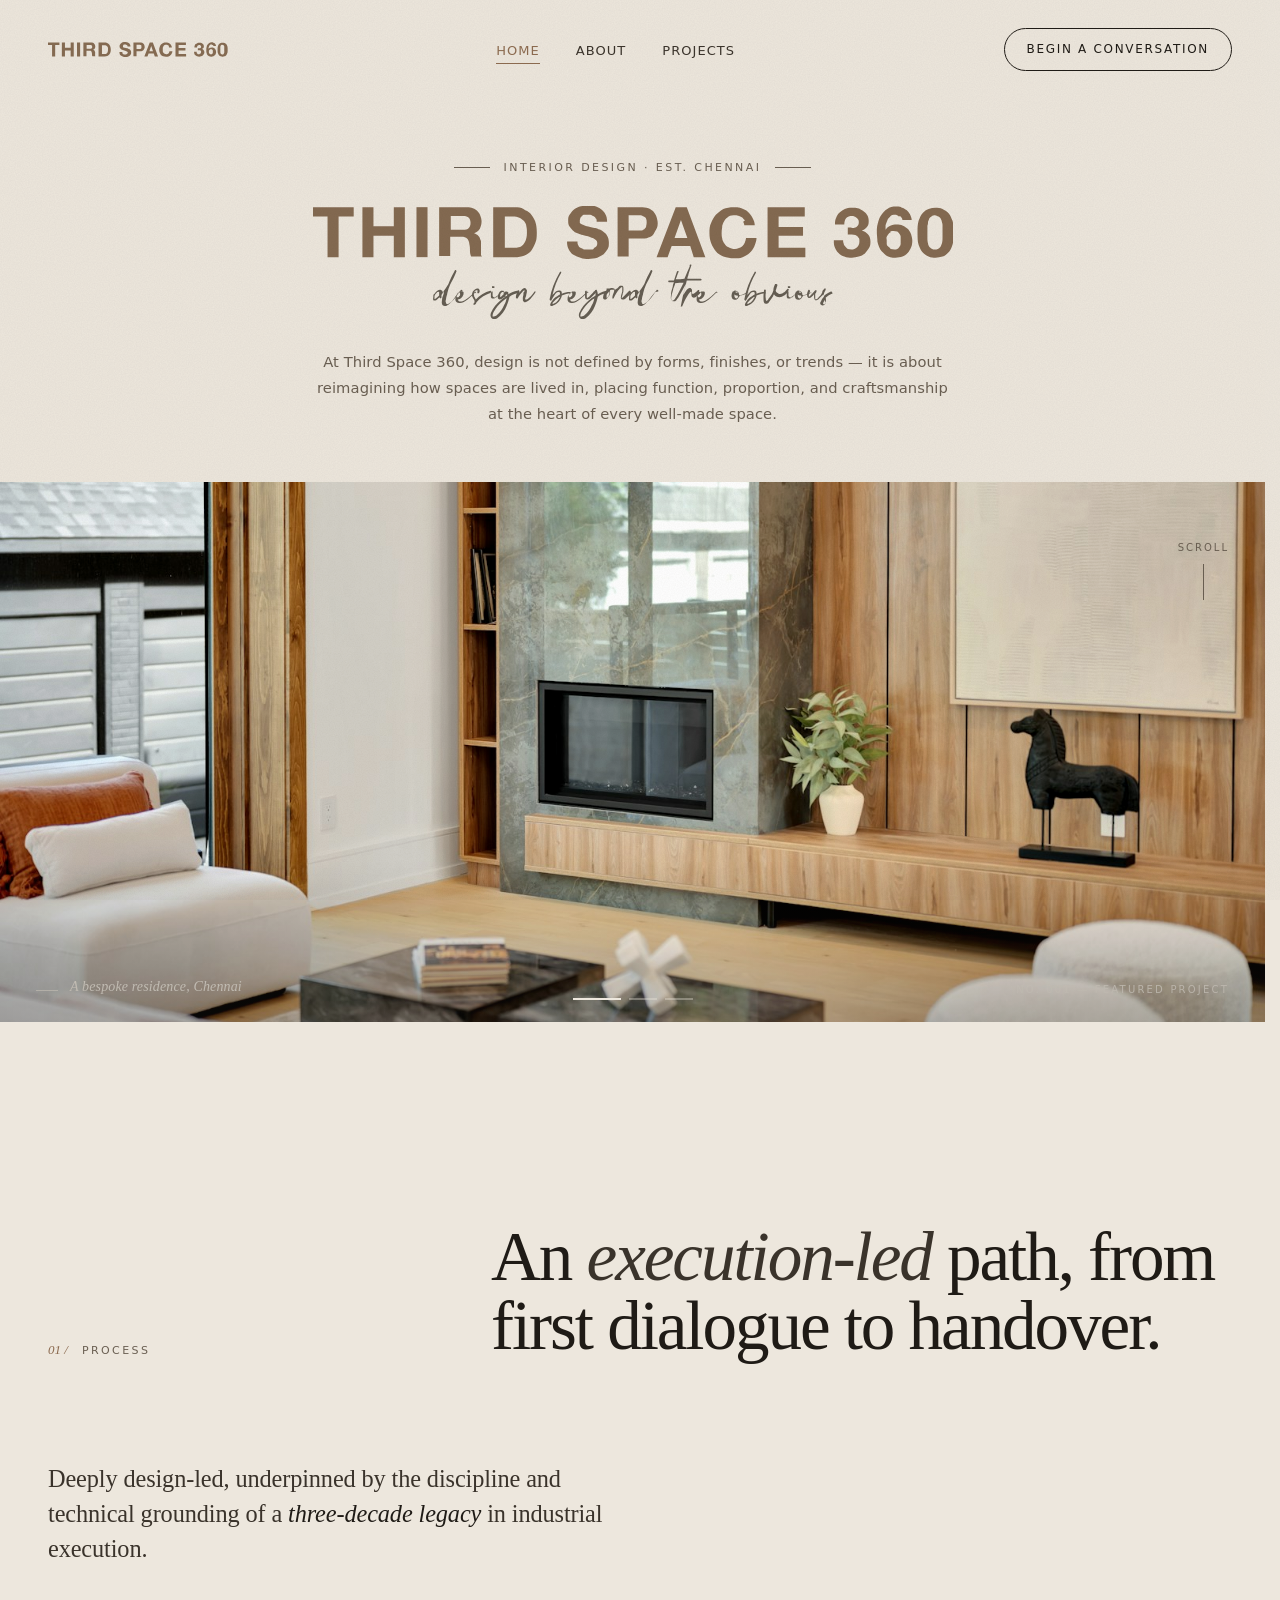
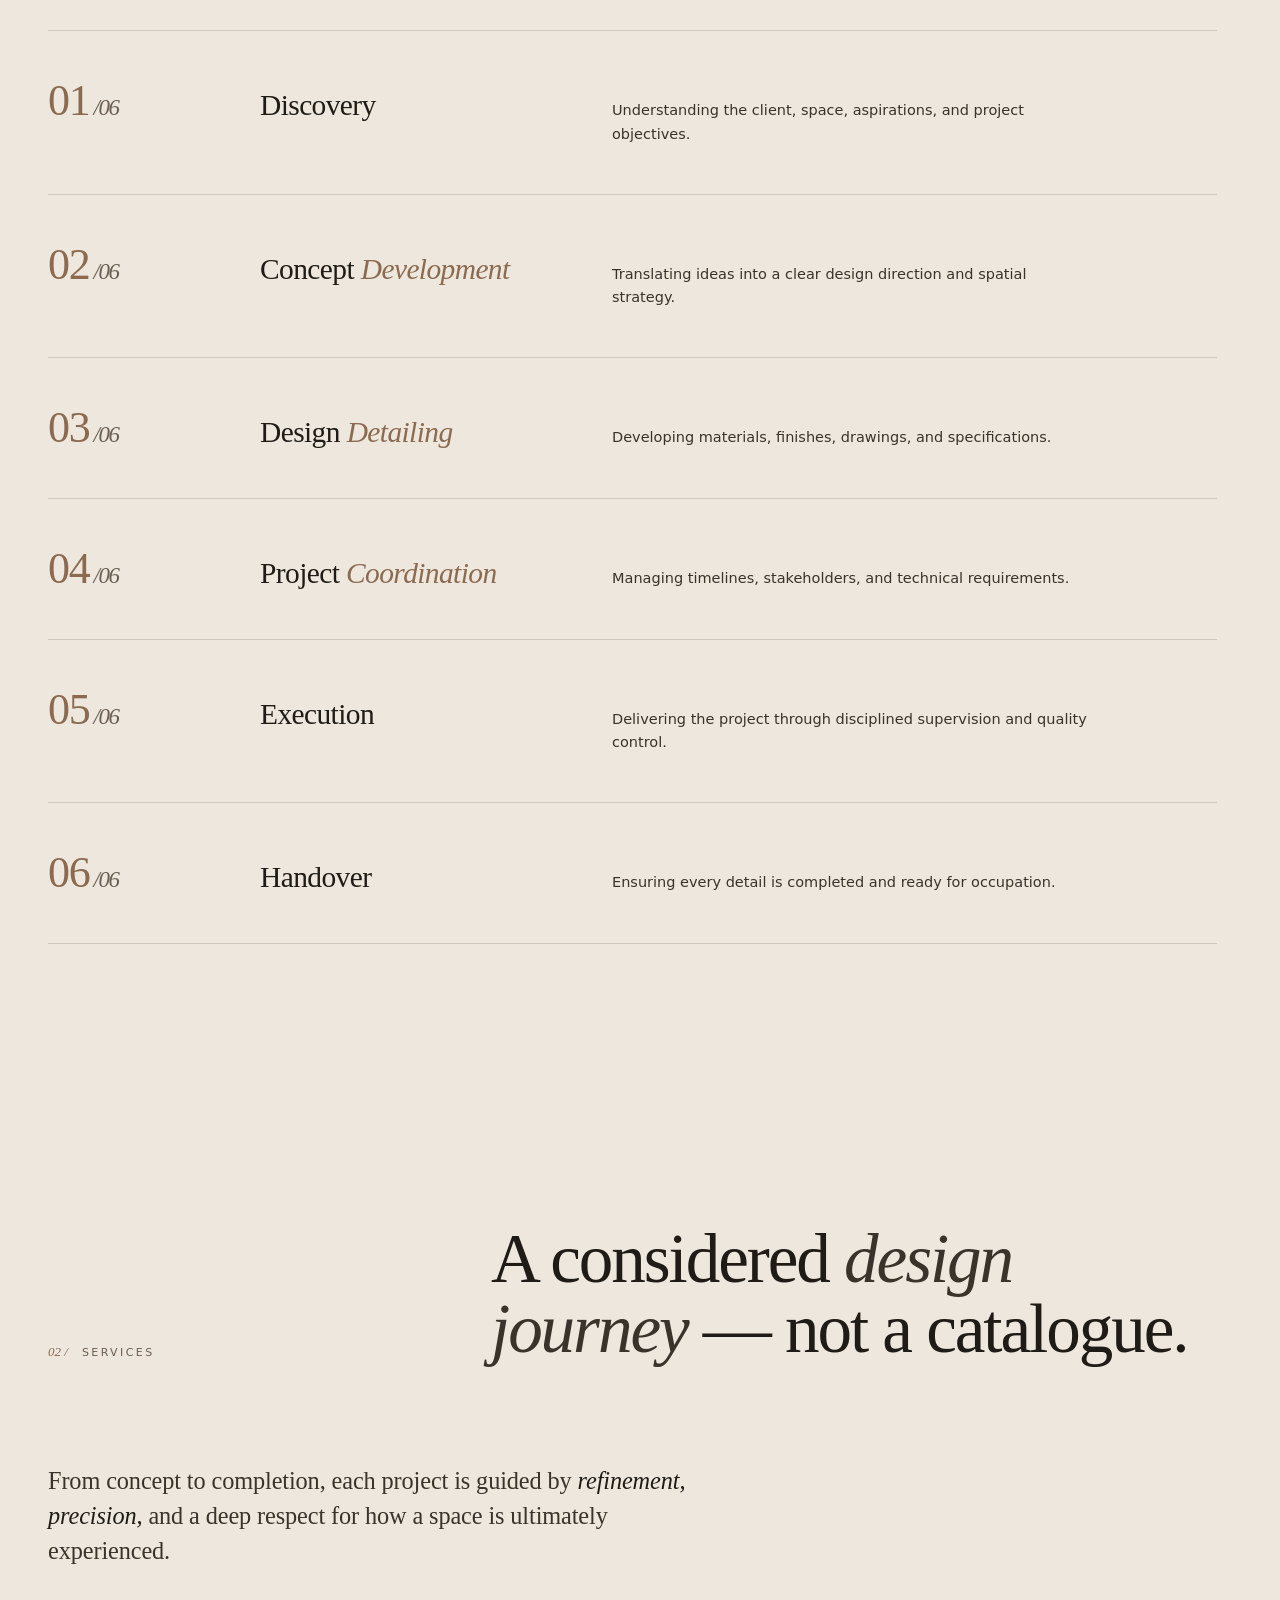
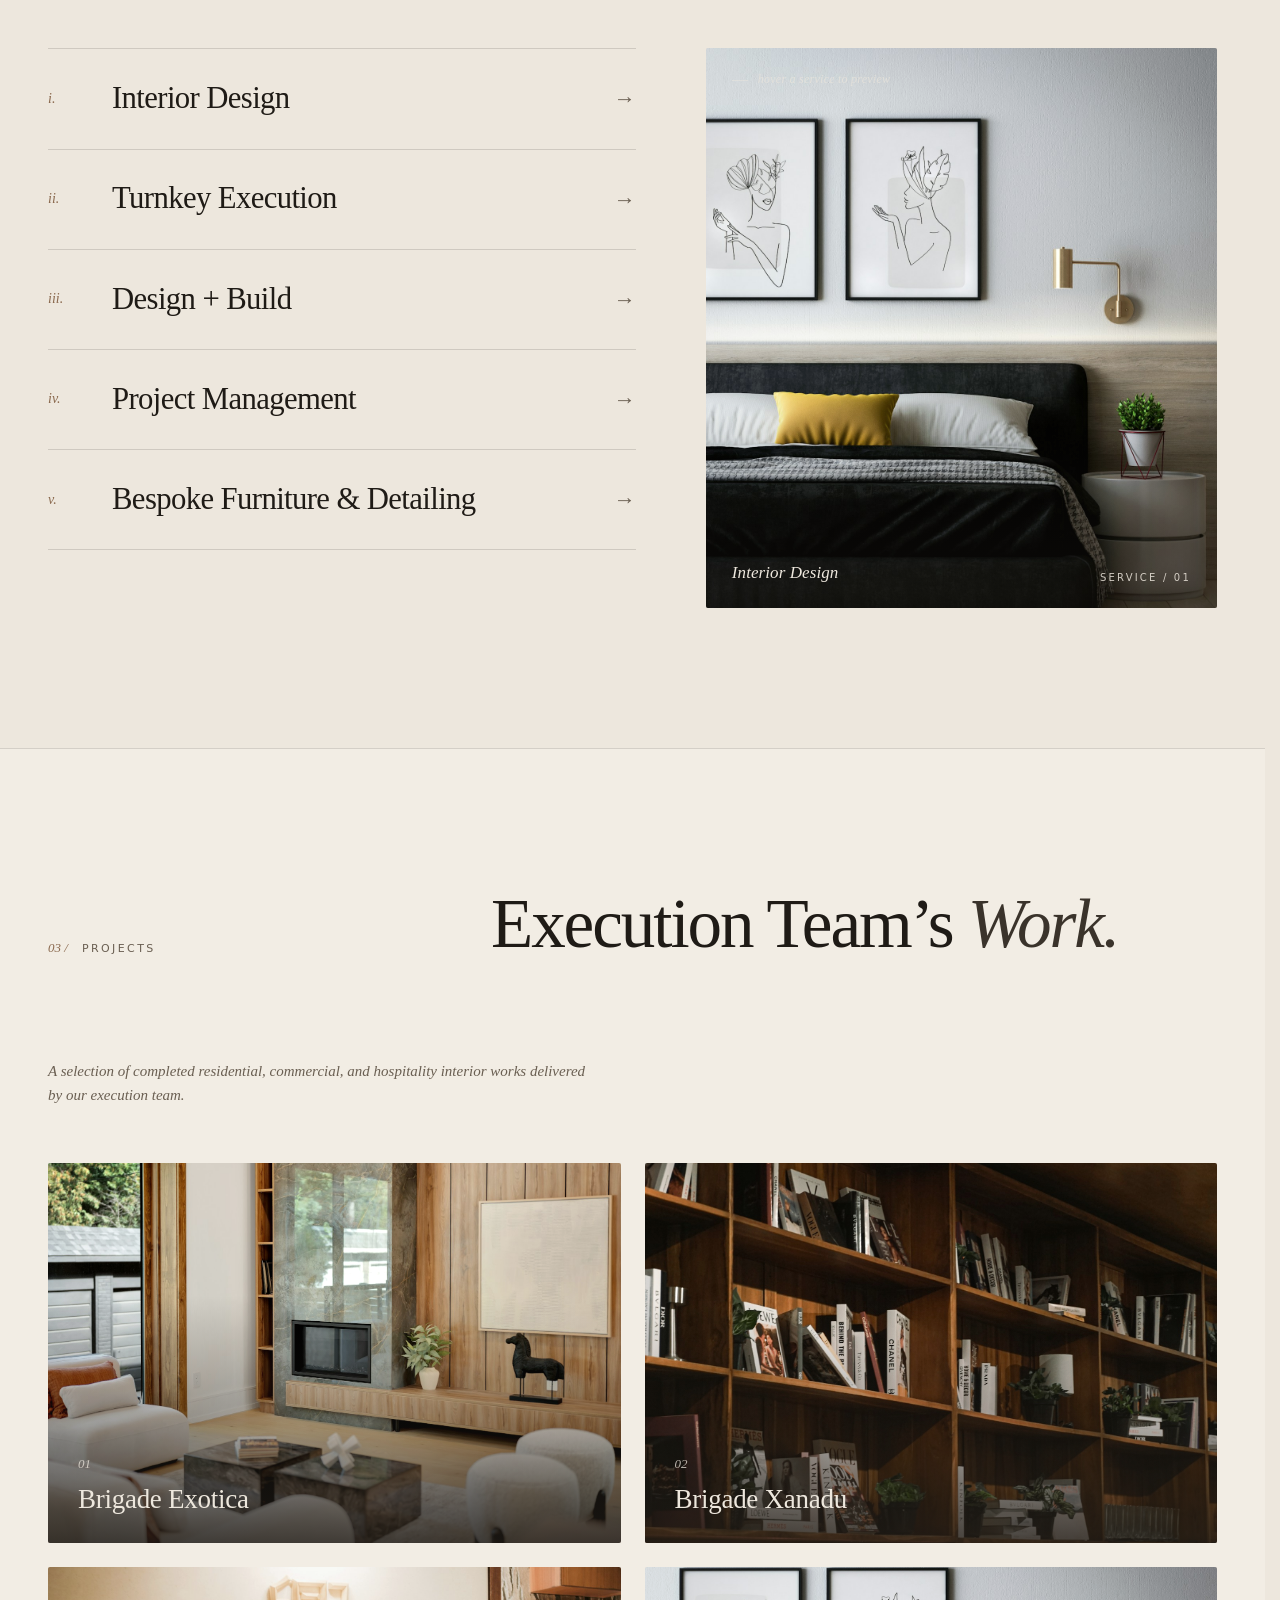
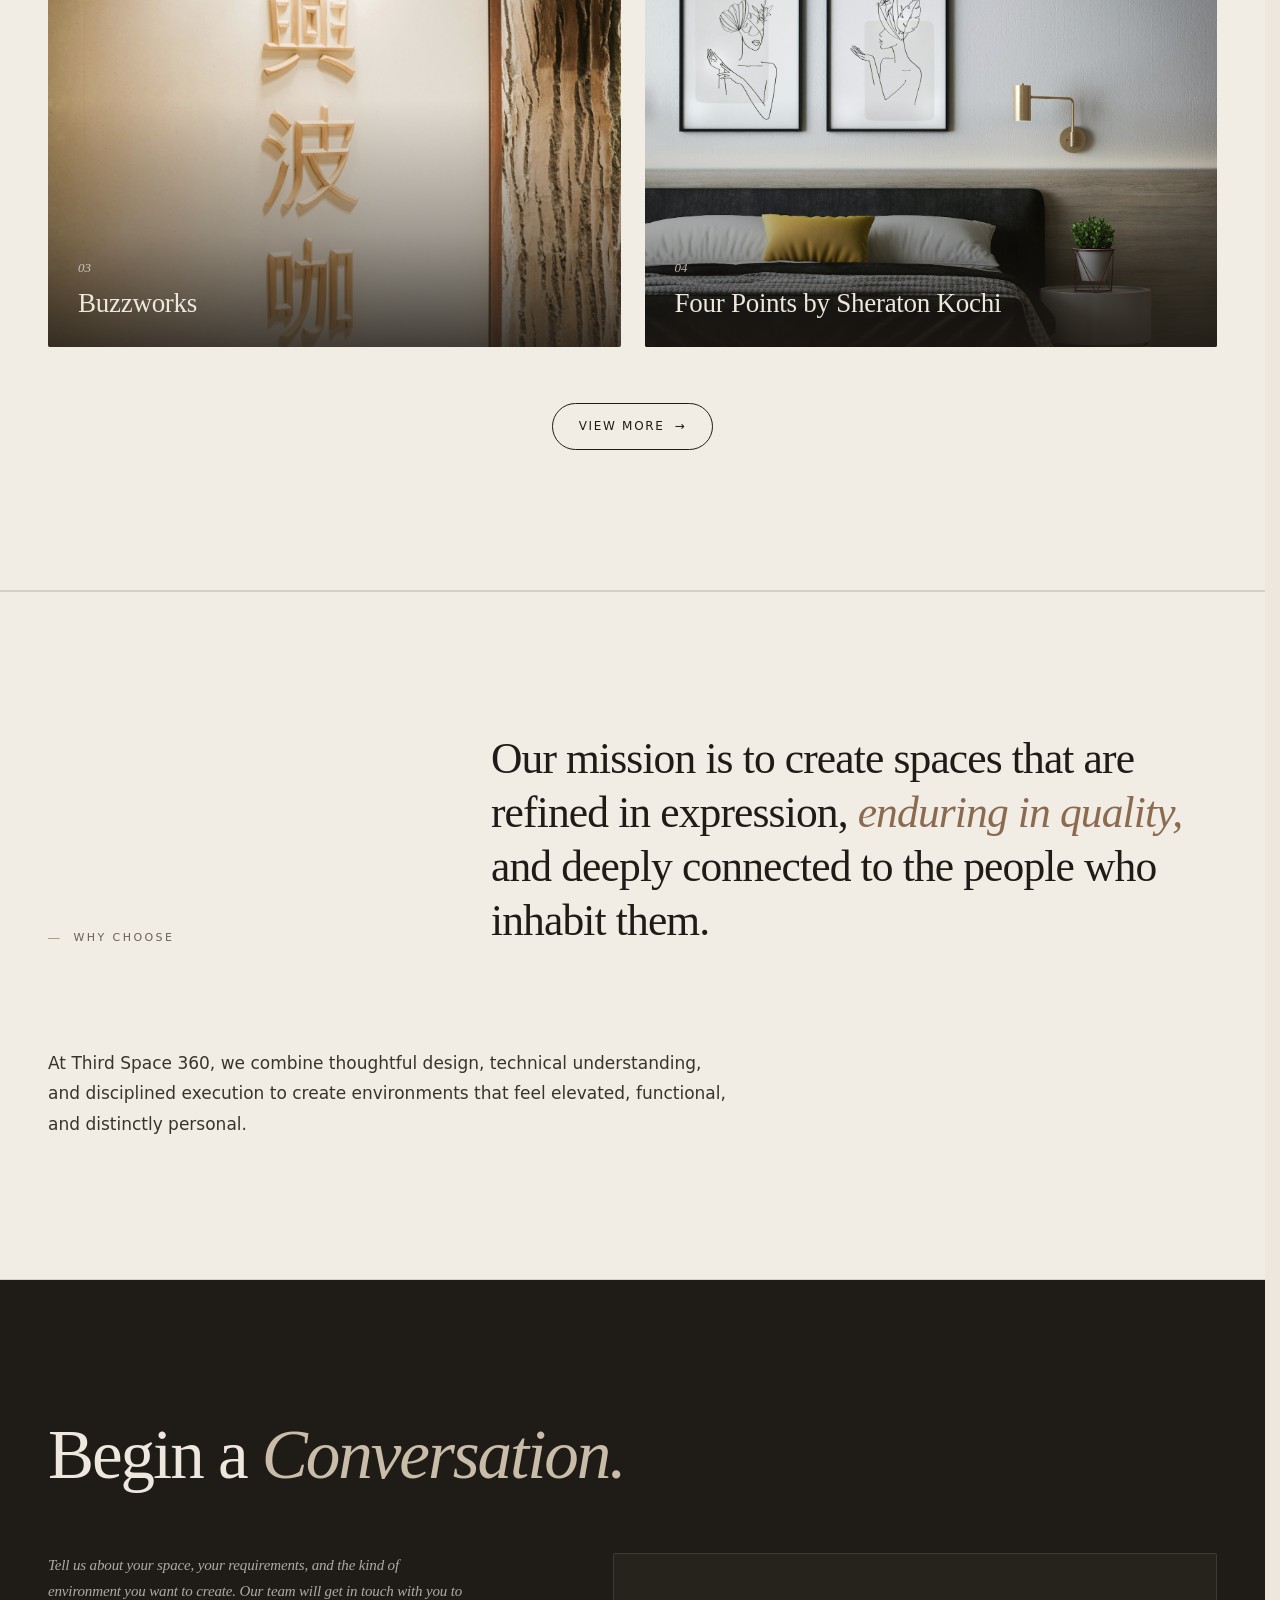
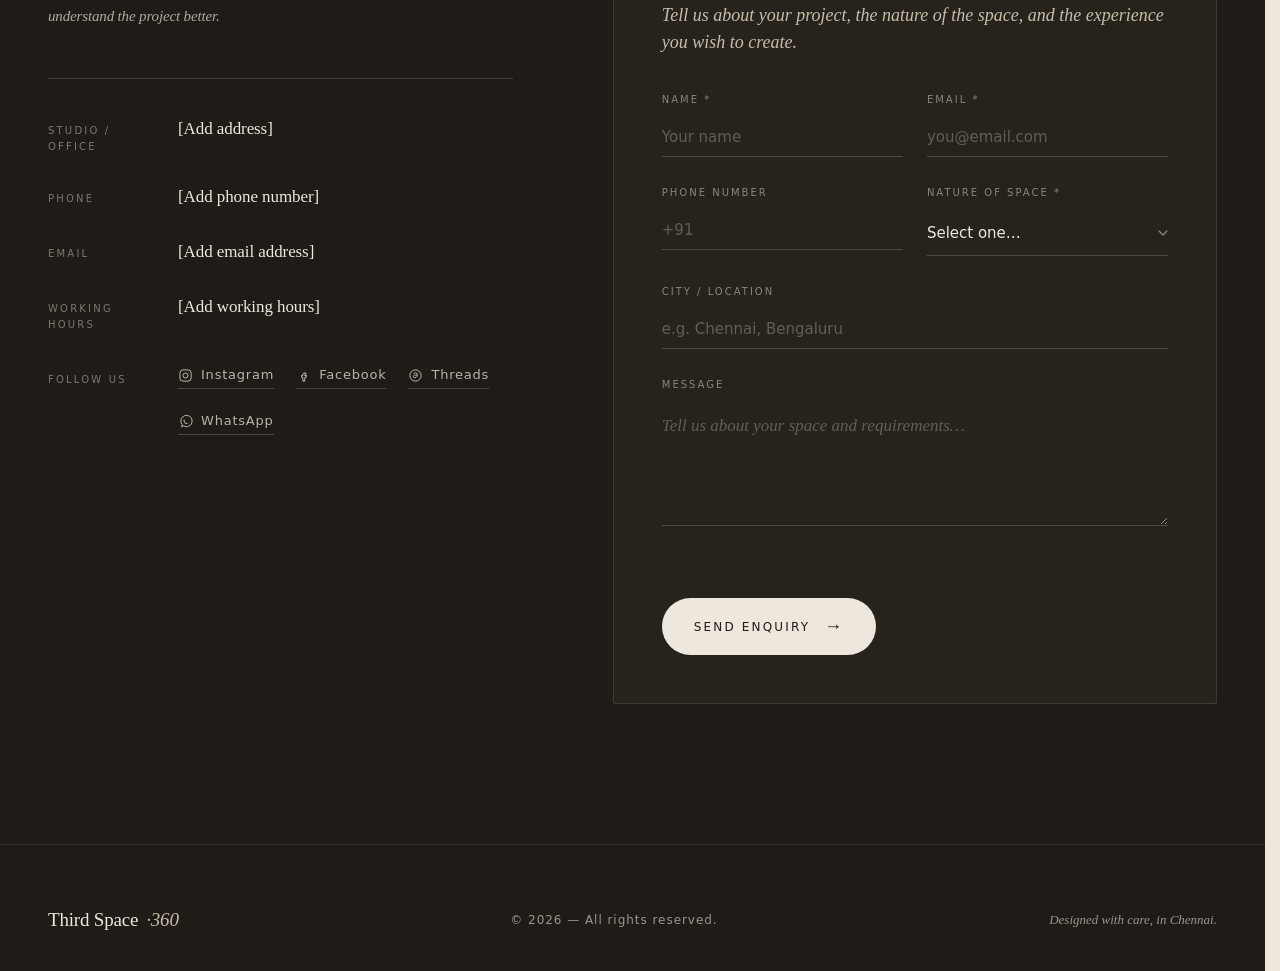
==== commit 7a060499: "Fix: Purge all responsive padding-left indent overrides on stage-desc across responsive.css, process" ====
--- a/index.html
+++ b/index.html
@@ -1207,7 +1207,10 @@
     }
     .sh-preview { position: relative; top: auto; height: 380px; order: -1; }
     .stage { grid-template-columns: 80px 1fr; gap: 28px; padding: 40px 0; }
-    .stage-desc { grid-column: 1 / -1; padding-left: 108px; }
+    .stage-desc {
+    padding-left: 0 !important;
+    margin: 0;
+  }
   }
 
   @media (max-width: 720px) {
@@ -1251,7 +1254,10 @@
     .sh-desc { font-size: 13.5px; }
     .stage { grid-template-columns: 60px 1fr; padding: 32px 0; gap: 20px; }
     .stage-num { font-size: 40px; }
-    .stage-desc { padding-left: 80px; }
+    .stage-desc {
+    padding-left: 0 !important;
+    margin: 0;
+  }
     .field-group { grid-template-columns: 1fr; gap: 0; }
     .enquiry-form { padding: 28px 22px; }
     footer { padding: 40px 20px 24px; }
--- a/css/responsive.css
+++ b/css/responsive.css
@@ -120,8 +120,8 @@
     padding: 40px 0;
   }
   .stage-desc {
-    grid-column: 1 / -1;
-    padding-left: 108px;
+    padding-left: 0 !important;
+    margin: 0;
   }
 }
 
@@ -187,7 +187,10 @@
     gap: 20px;
   }
   .stage-num { font-size: 40px; }
-  .stage-desc { padding-left: 80px; }
+  .stage-desc {
+    padding-left: 0 !important;
+    margin: 0;
+  }
   
   .field-group { grid-template-columns: 1fr; gap: 0; }
   .enquiry-form { padding: 28px 22px; }
@@ -212,7 +215,10 @@
     padding: 24px 0;
   }
   .stage-num { font-size: 32px; }
-  .stage-desc { padding-left: 66px; }
+  .stage-desc {
+    padding-left: 0 !important;
+    margin: 0;
+  }
   
   .enquiry-form { padding: 20px 16px; }
   .contact-detail { grid-template-columns: 80px 1fr; gap: 12px; }
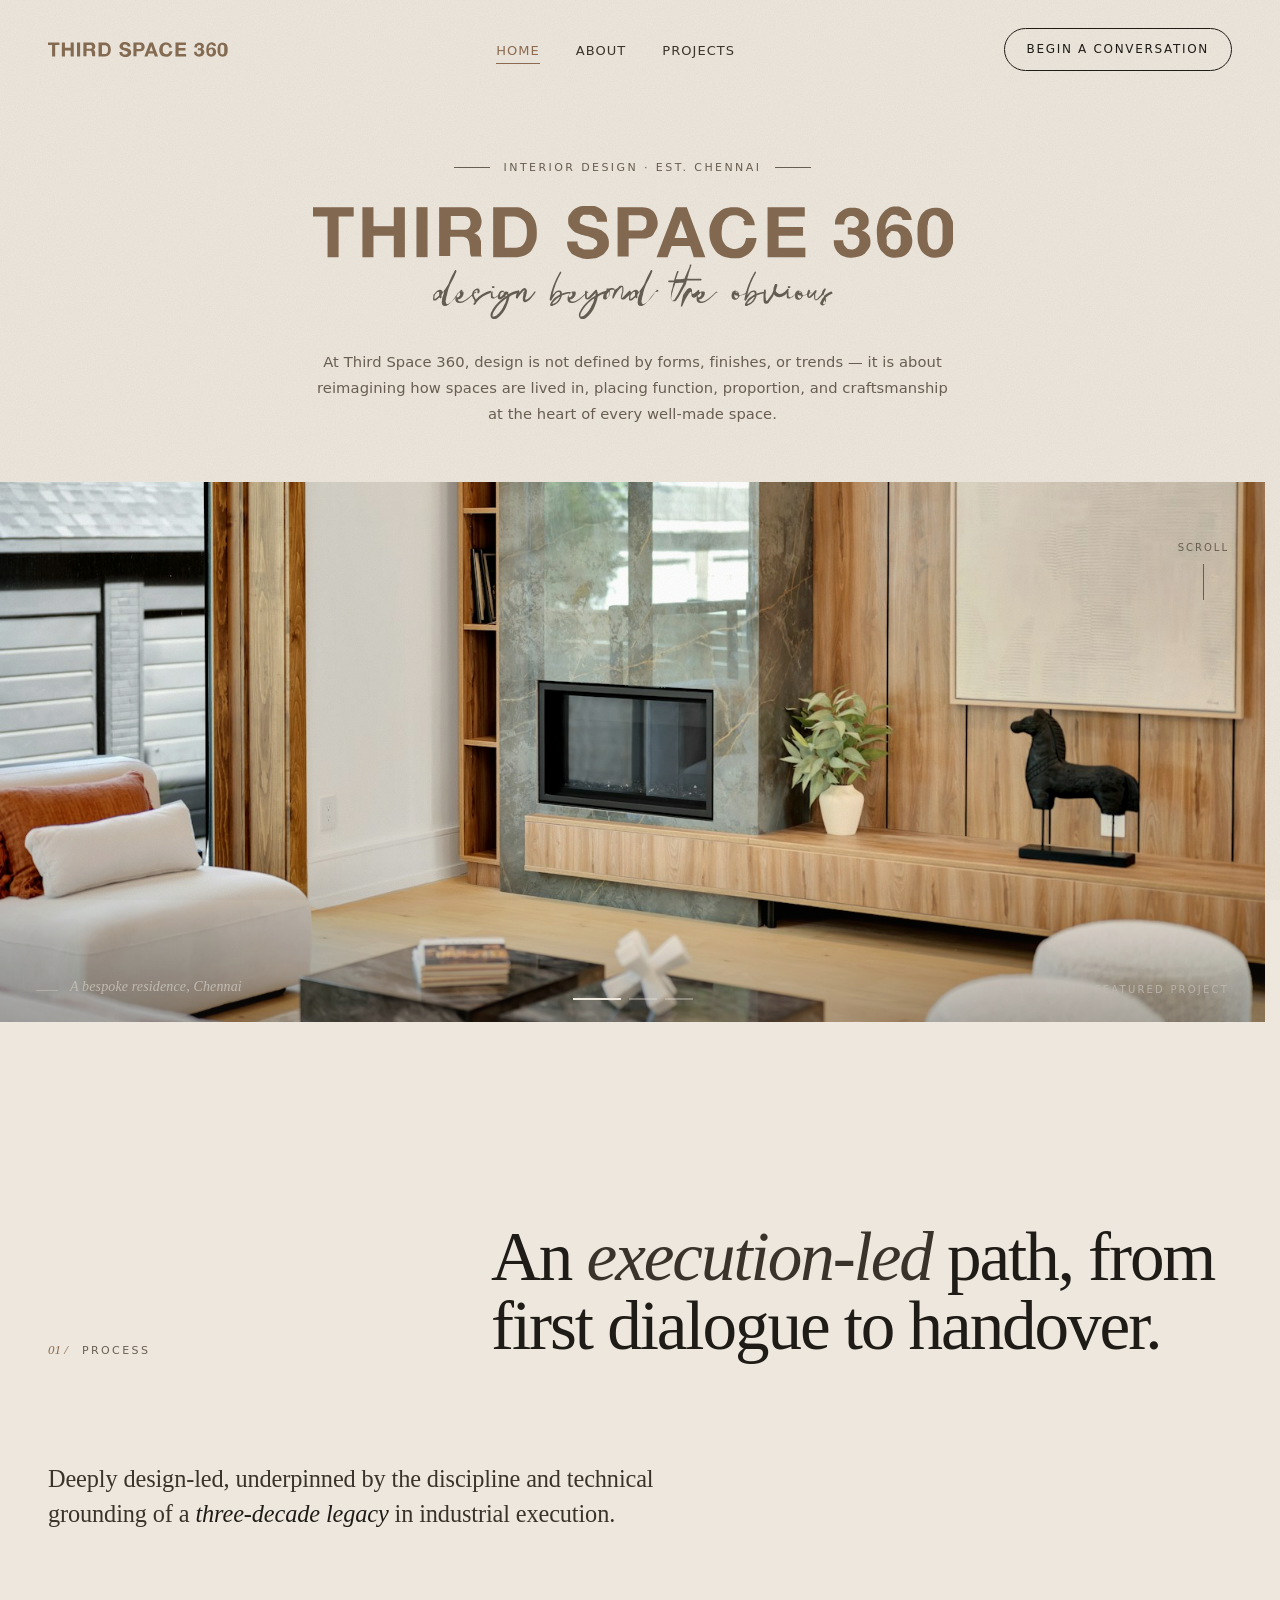
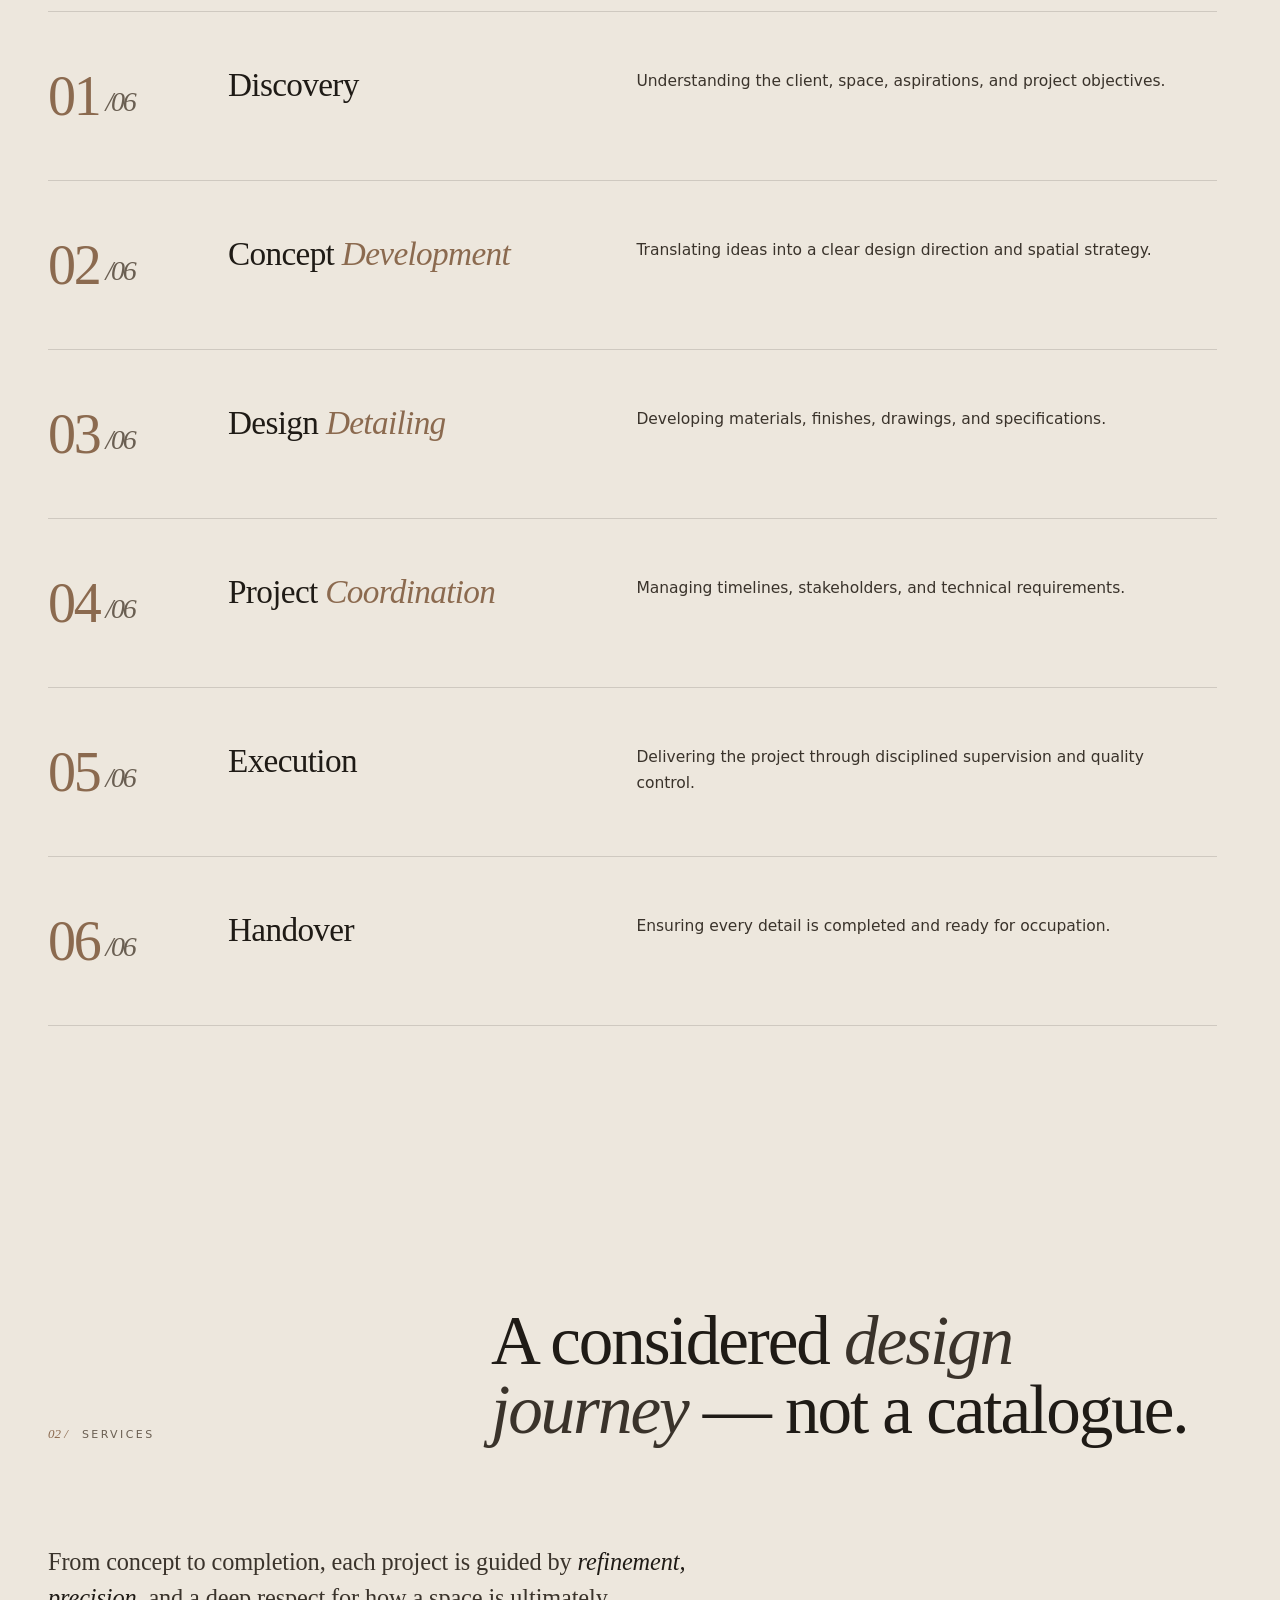
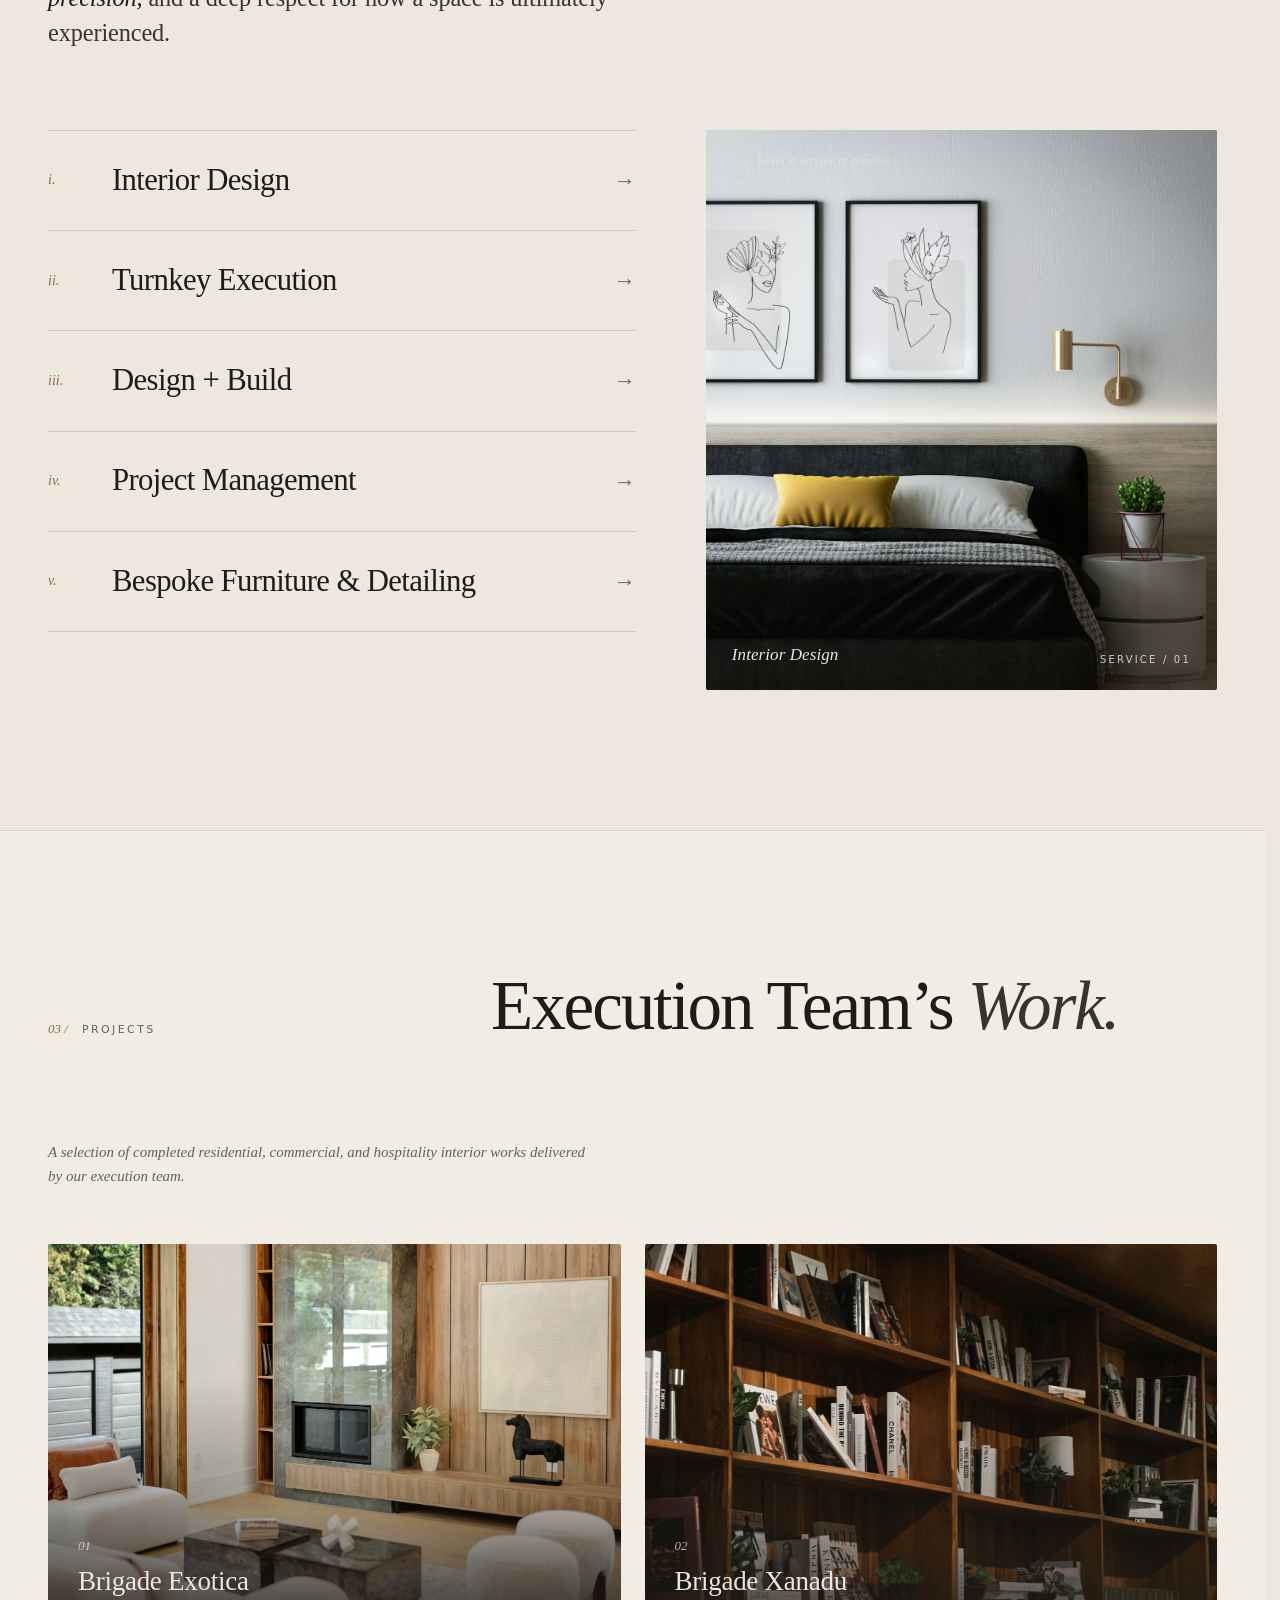
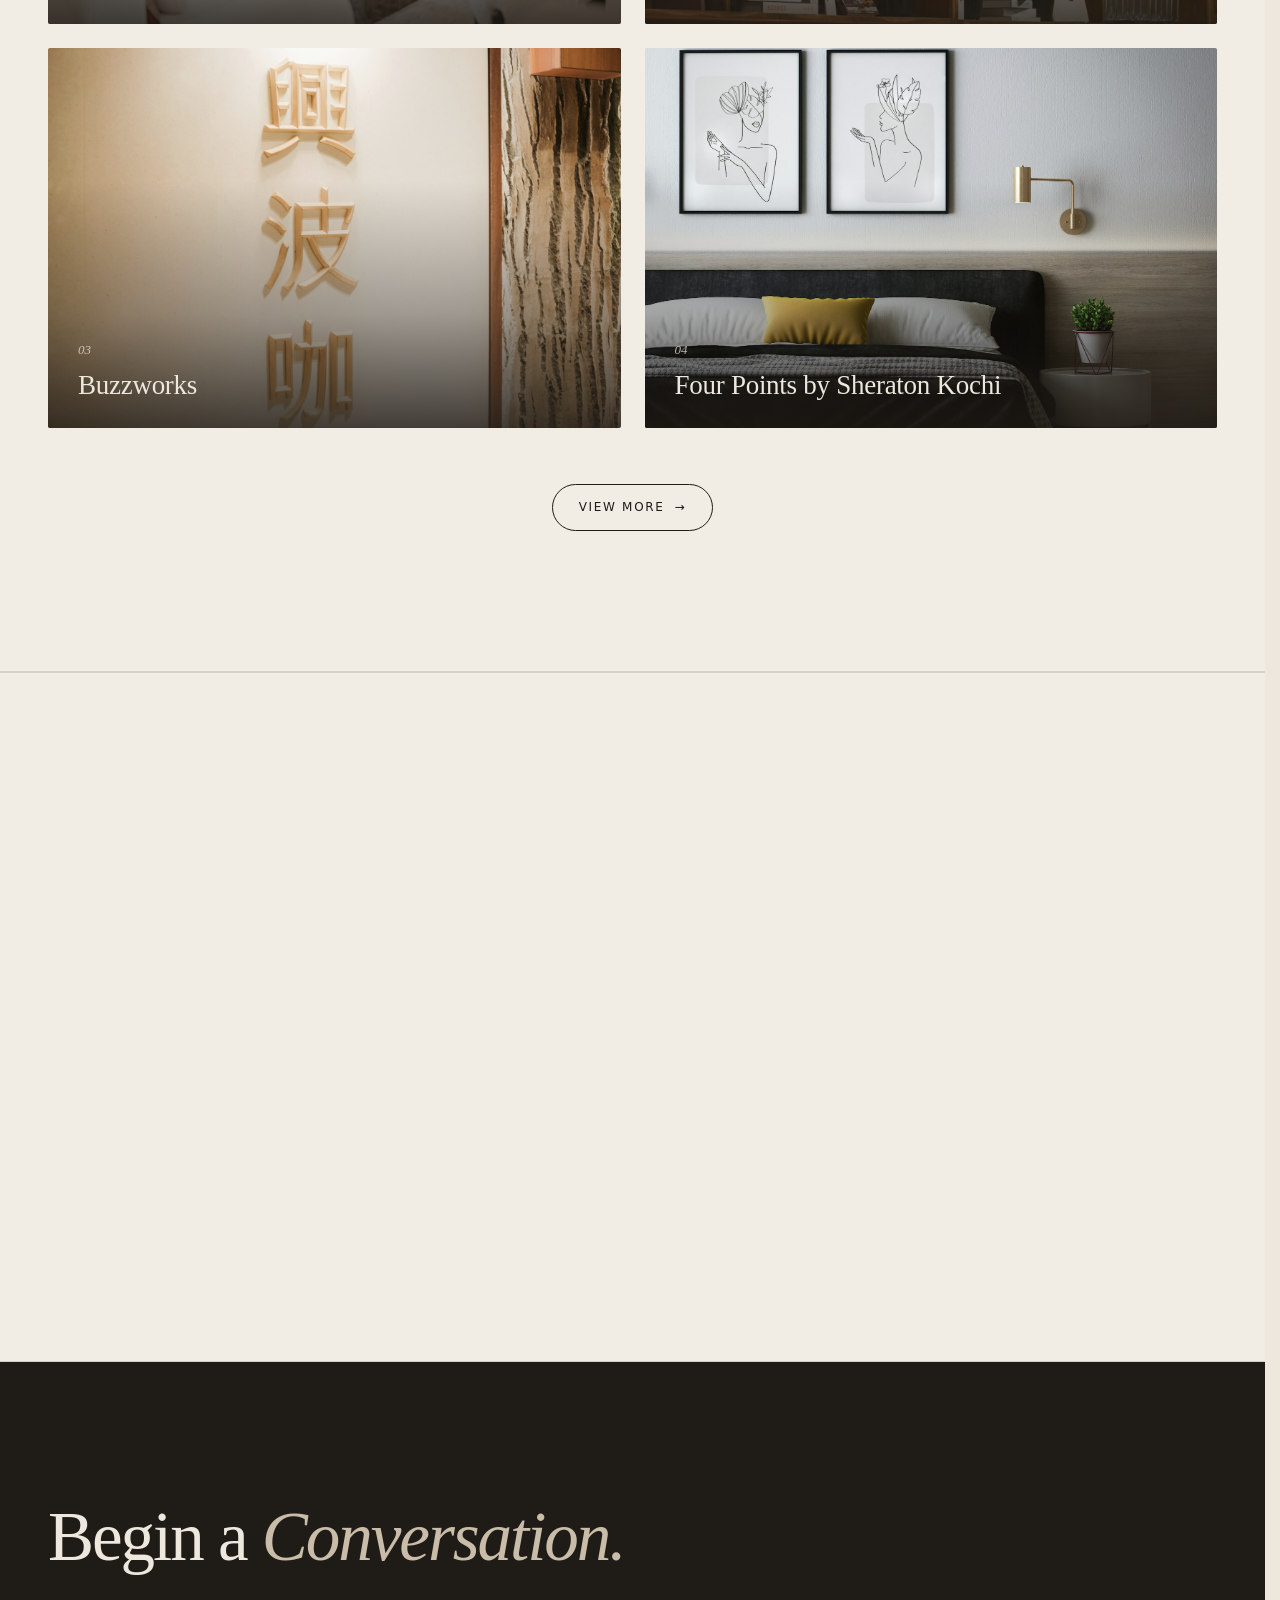
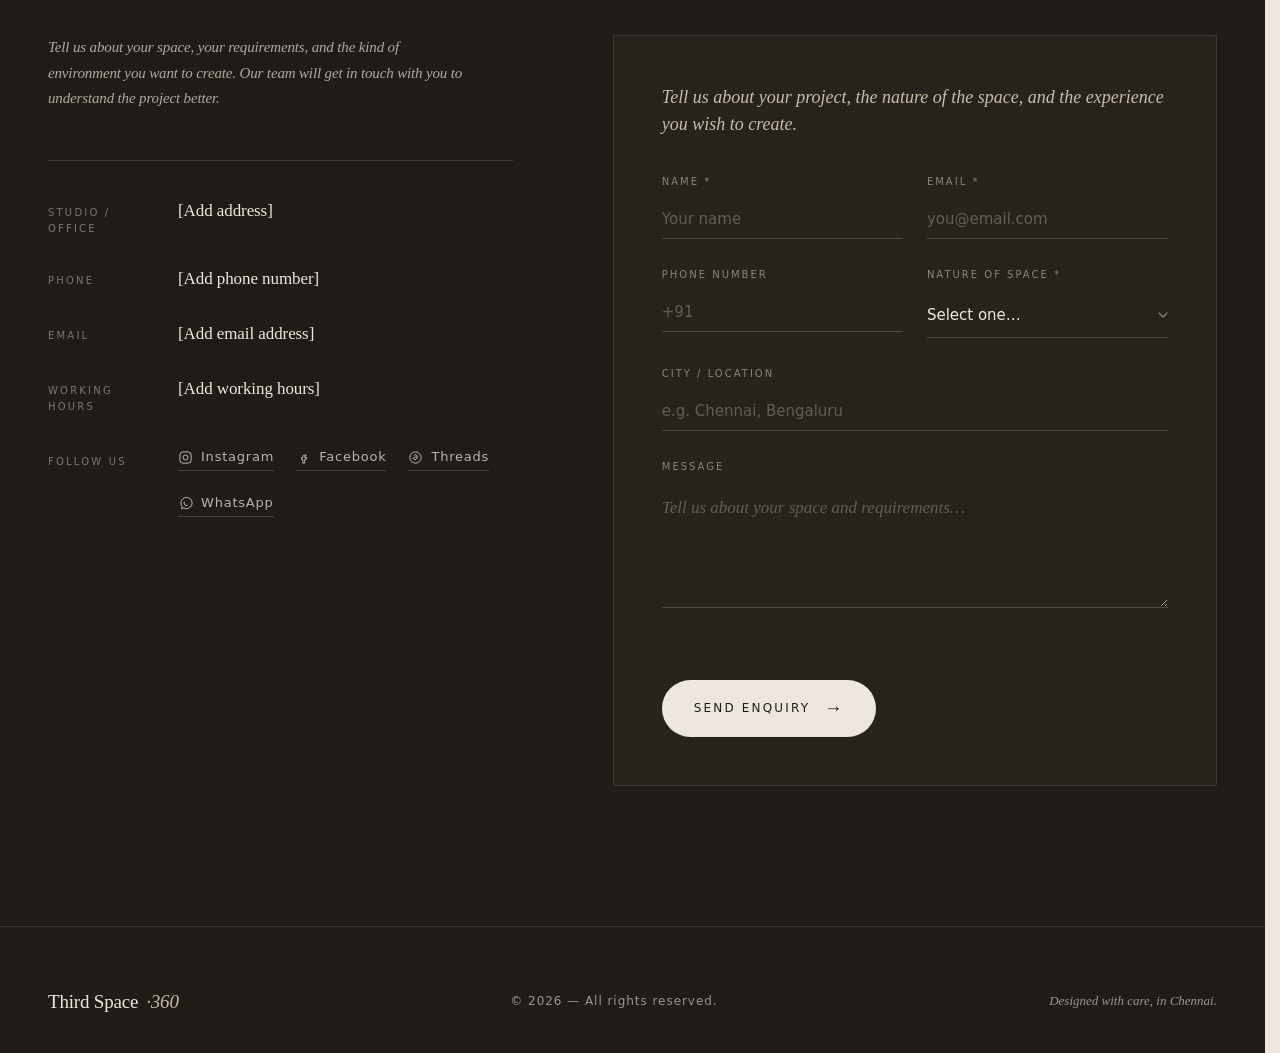
==== commit 71af4aa4: "Refactor: Restore 100% exact design specifications, font sizes, and layout proportions from referenc" ====
--- a/index.html
+++ b/index.html
@@ -867,13 +867,13 @@
 
   /* — Process — */
   .process-intro {
-    max-width: 580px;
+    max-width: 620px;
     font-family: var(--display);
     font-weight: 300;
-    font-size: clamp(20px, 1.9vw, 25px);
+    font-size: clamp(20px, 1.9vw, 26px);
     line-height: 1.45;
     color: var(--ink-soft);
-    margin-bottom: 64px;
+    margin-bottom: 80px;
     letter-spacing: -0.005em;
   }
   .process-intro .italic-word { font-style: italic; color: var(--ink); }
@@ -887,22 +887,22 @@
 
   .stage {
     display: grid;
-    grid-template-columns: 180px 320px 1fr;
-    gap: 32px;
-    padding: 48px 0;
+    grid-template-columns: 120px 1.2fr 2fr;
+    gap: 60px;
+    padding: 56px 0;
     border-bottom: 1px solid var(--hairline);
-    align-items: baseline;
-    transition: background 0.4s var(--easing);
+    align-items: start;
+    transition: background 0.6s var(--easing);
   }
   .stage:hover { background: rgba(139, 106, 79, 0.04); }
 
   .stage-num {
     font-family: var(--display);
     font-weight: 300;
-    font-size: 44px;
+    font-size: 56px;
     line-height: 1;
     color: var(--clay);
-    letter-spacing: -0.03em;
+    letter-spacing: -0.04em;
   }
   .stage-num .slash {
     font-style: italic;
@@ -923,12 +923,10 @@
   .stage-name .italic-word { font-style: italic; color: var(--clay); }
 
   .stage-desc {
-    font-size: 14.5px;
-    line-height: 1.6;
+    font-size: 15.5px;
+    line-height: 1.7;
     color: var(--ink-soft);
-    max-width: 480px;
-    margin: 0;
-    padding: 0;
+    max-width: 560px;
   }
 
   /* — Contact — */
--- a/css/components/process.css
+++ b/css/components/process.css
@@ -1,55 +1,55 @@
-/* — Process Section — */
+/* — Process — */
 .process-intro {
-  max-width: 580px;
+  max-width: 620px;
   font-family: var(--display);
   font-weight: 300;
-  font-size: clamp(20px, 1.9vw, 25px);
+  font-size: clamp(20px, 1.9vw, 26px);
   line-height: 1.45;
   color: var(--ink-soft);
-  margin-bottom: 64px;
+  margin-bottom: 80px;
   letter-spacing: -0.005em;
 }
 .process-intro .italic-word { font-style: italic; color: var(--ink); }
 
 .process-stages {
-  display: flex;
-  flex-direction: column;
+  display: grid;
+  grid-template-columns: 1fr;
+  gap: 0;
   border-top: 1px solid var(--hairline);
-  width: 100%;
 }
 
 .stage {
   display: grid;
-  grid-template-columns: 180px 320px 1fr;
-  gap: 32px;
-  padding: 48px 0;
+  grid-template-columns: 120px 1.2fr 2fr;
+  gap: 60px;
+  padding: 56px 0;
   border-bottom: 1px solid var(--hairline);
-  align-items: baseline;
-  transition: background 0.4s var(--easing);
+  align-items: start;
+  transition: background 0.6s var(--easing);
 }
 .stage:hover { background: rgba(139, 106, 79, 0.04); }
 
 .stage-num {
   font-family: var(--display);
   font-weight: 300;
-  font-size: 44px;
+  font-size: 56px;
   line-height: 1;
   color: var(--clay);
-  letter-spacing: -0.03em;
+  letter-spacing: -0.04em;
 }
 .stage-num .slash {
   font-style: italic;
   color: var(--ink-mute);
-  font-size: 0.52em;
-  margin-left: 4px;
-  vertical-align: baseline;
+  font-size: 0.5em;
+  margin-left: 6px;
+  vertical-align: middle;
 }
 
 .stage-name {
   font-family: var(--display);
   font-weight: 400;
-  font-size: clamp(24px, 2.3vw, 34px);
-  line-height: 1.1;
+  font-size: clamp(26px, 2.6vw, 38px);
+  line-height: 1.05;
   letter-spacing: -0.02em;
   color: var(--ink);
   margin: 0;
@@ -57,11 +57,11 @@
 .stage-name .italic-word { font-style: italic; color: var(--clay); }
 
 .stage-desc {
-  font-size: 14.5px;
-  line-height: 1.6;
+  font-size: 15.5px;
+  line-height: 1.7;
   color: var(--ink-soft);
-  max-width: 480px;
+  max-width: 560px;
   margin: 0;
-  padding: 0;
-  align-self: baseline;
+  padding: 0 !important;
+  text-indent: 0 !important;
 }
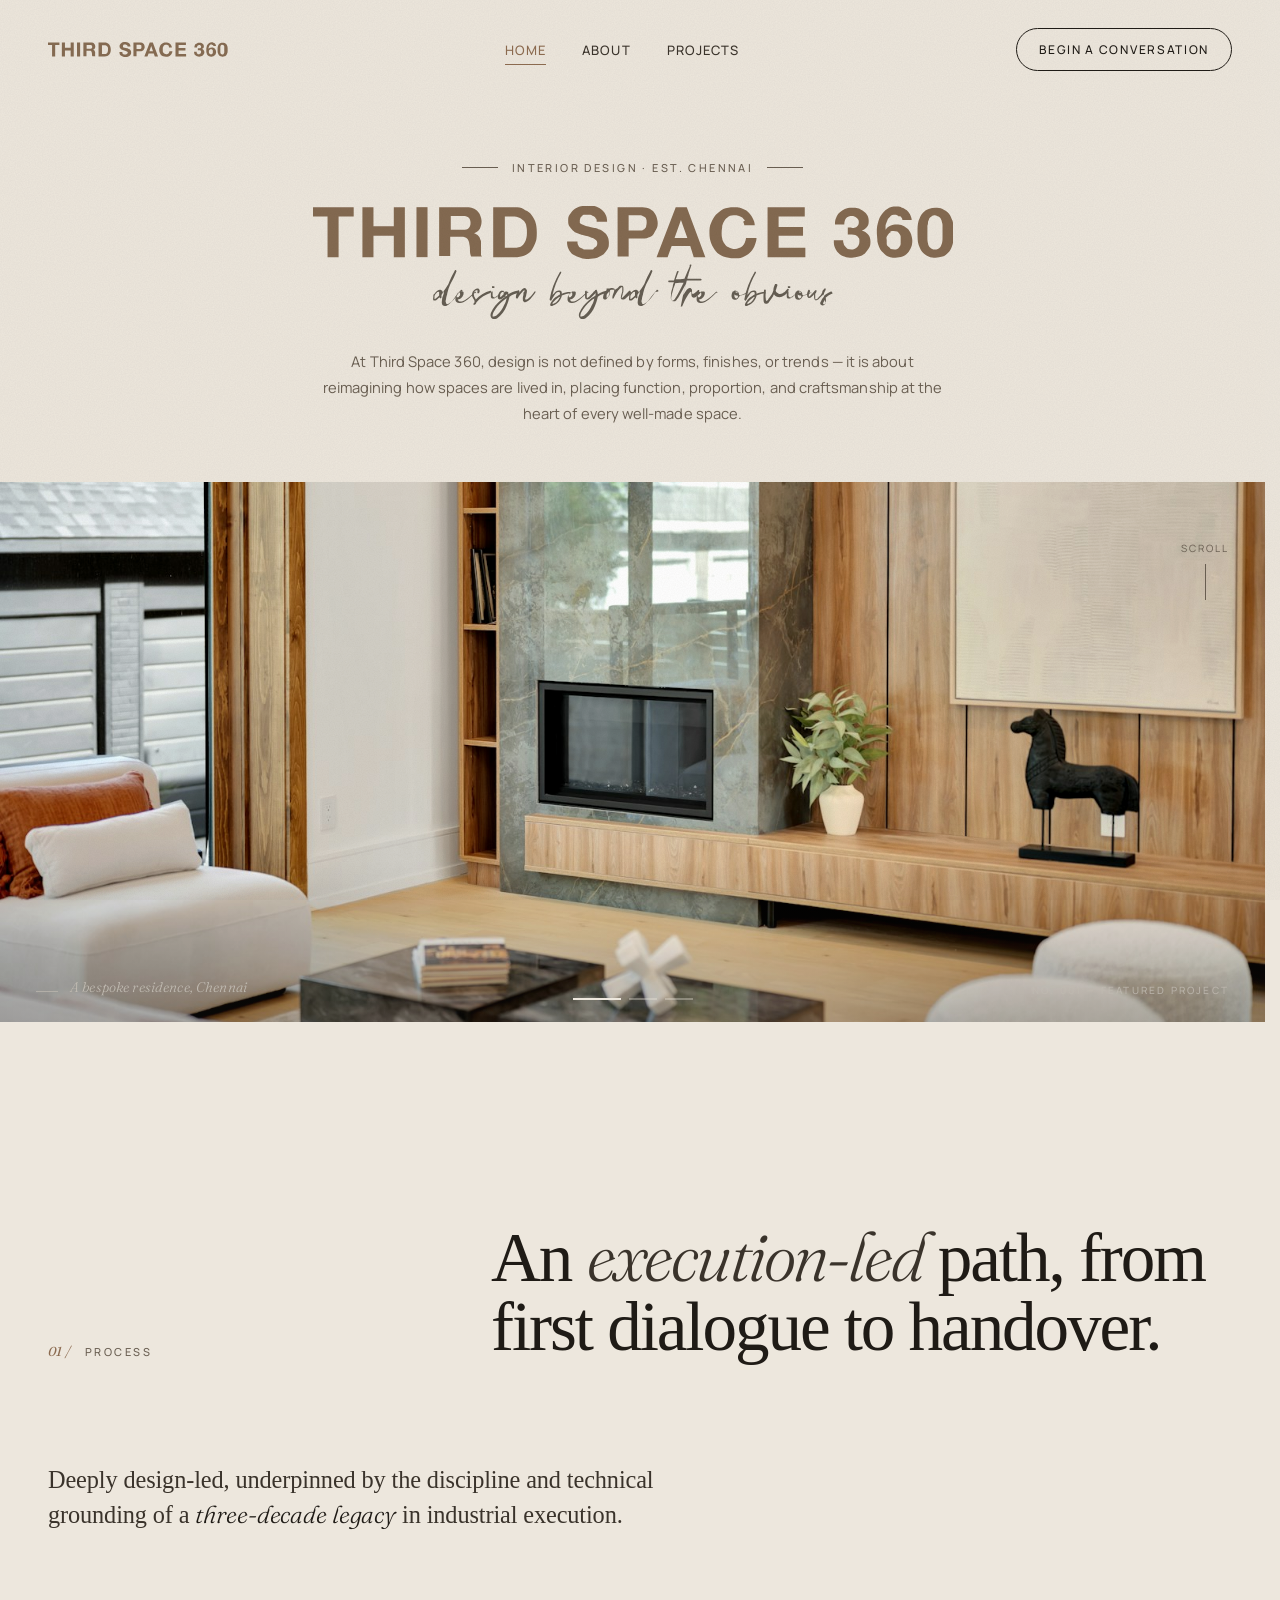
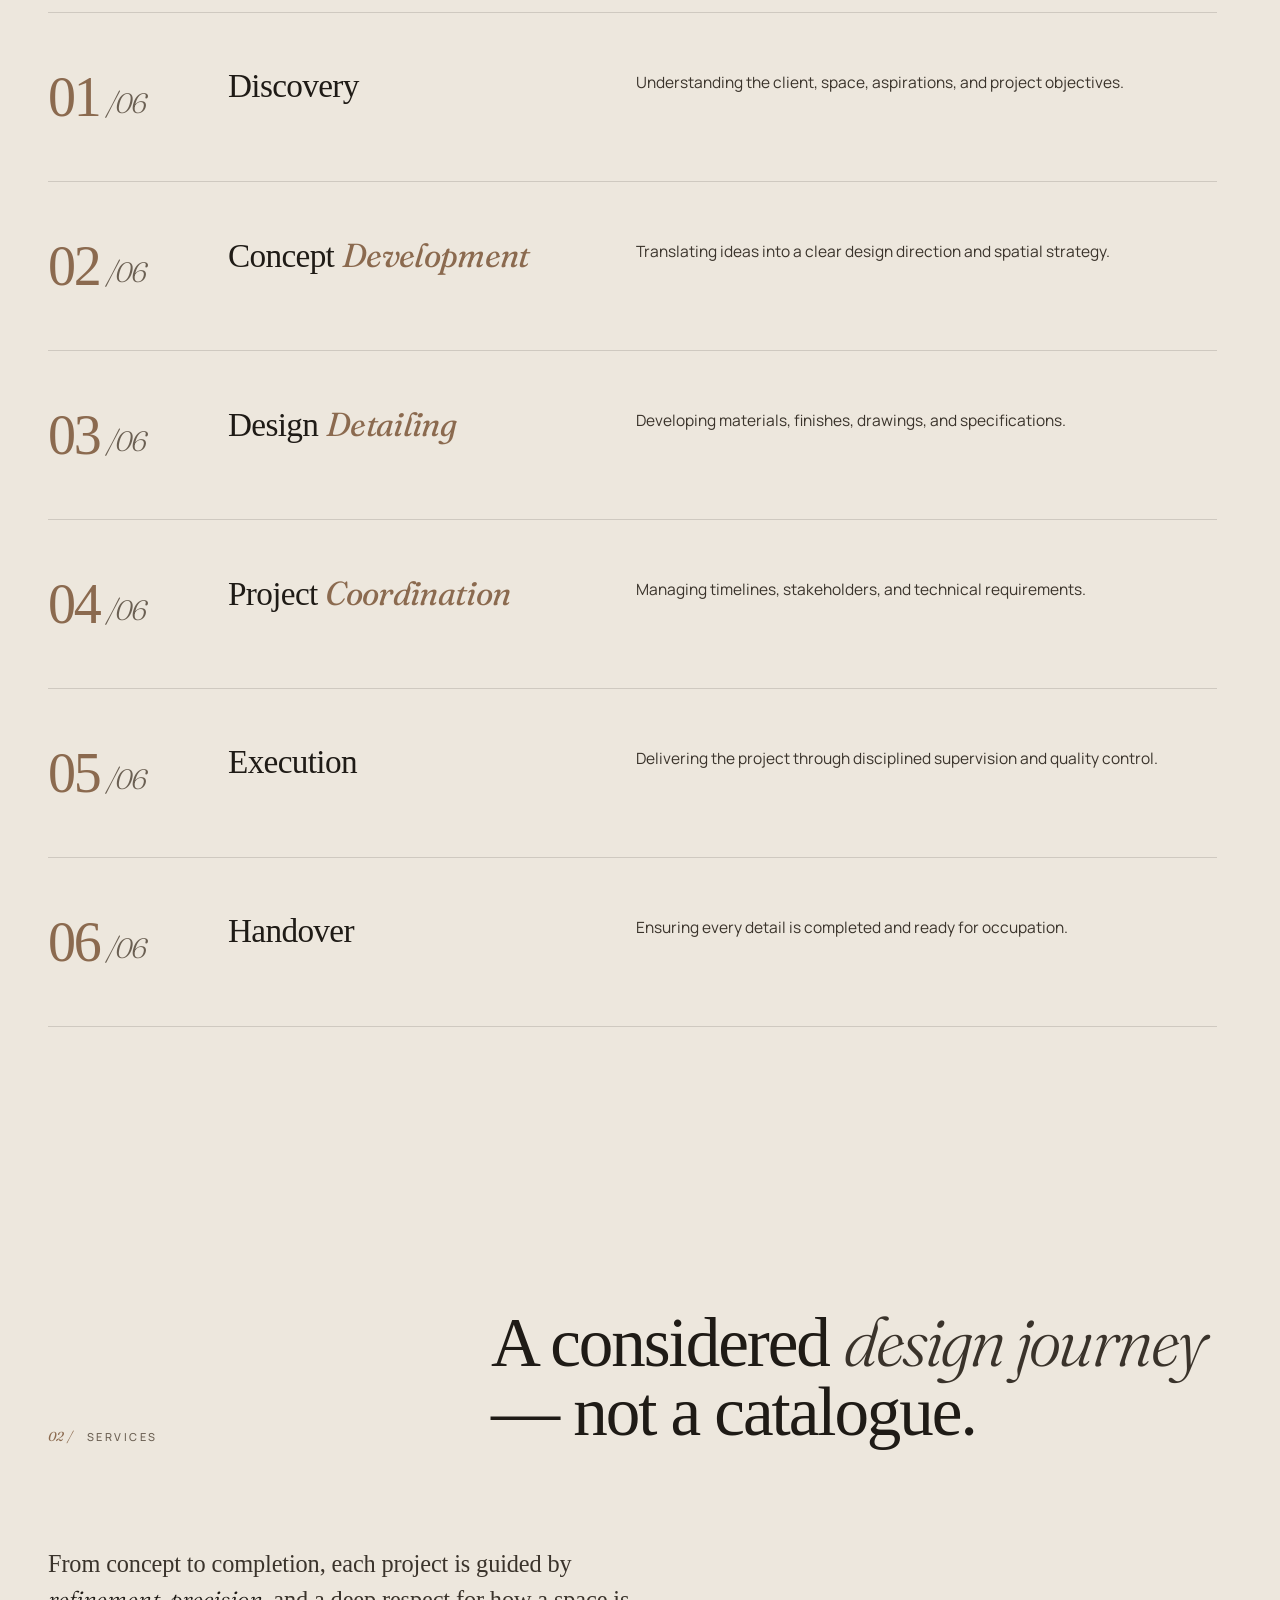
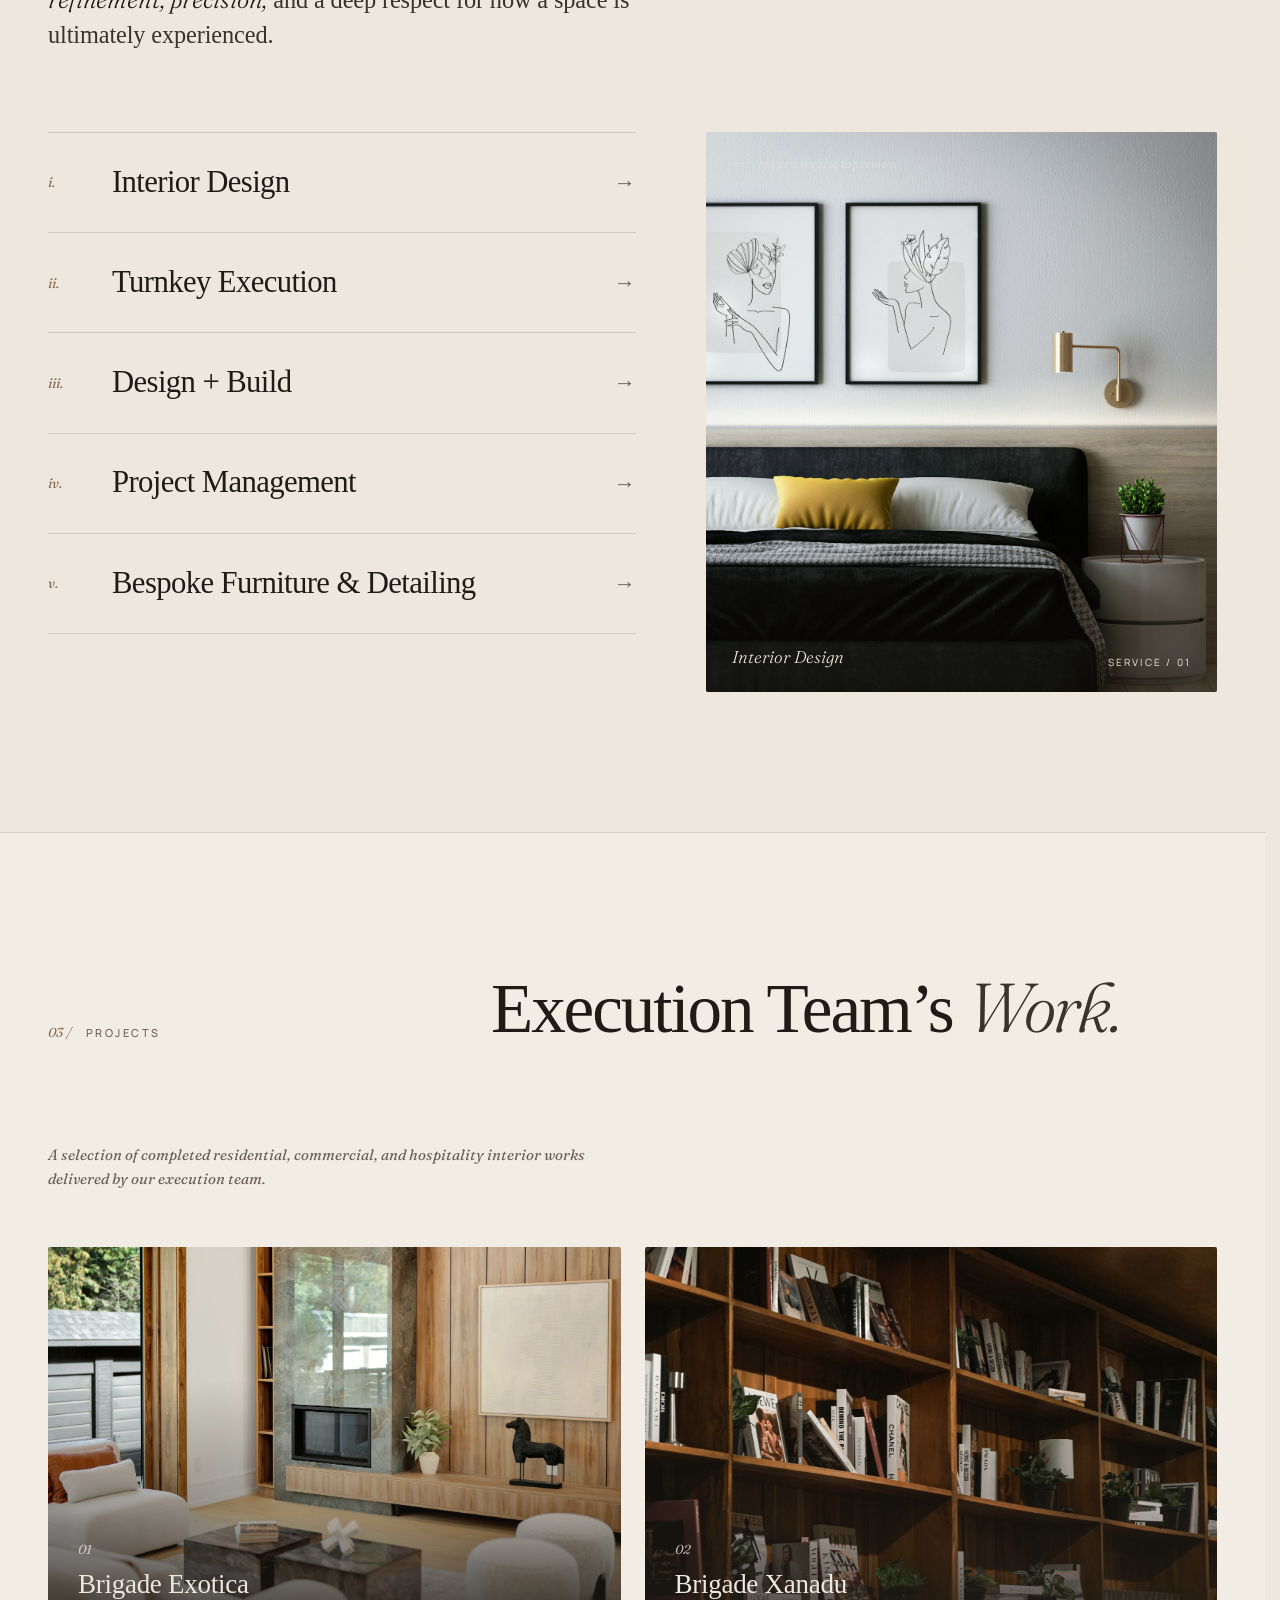
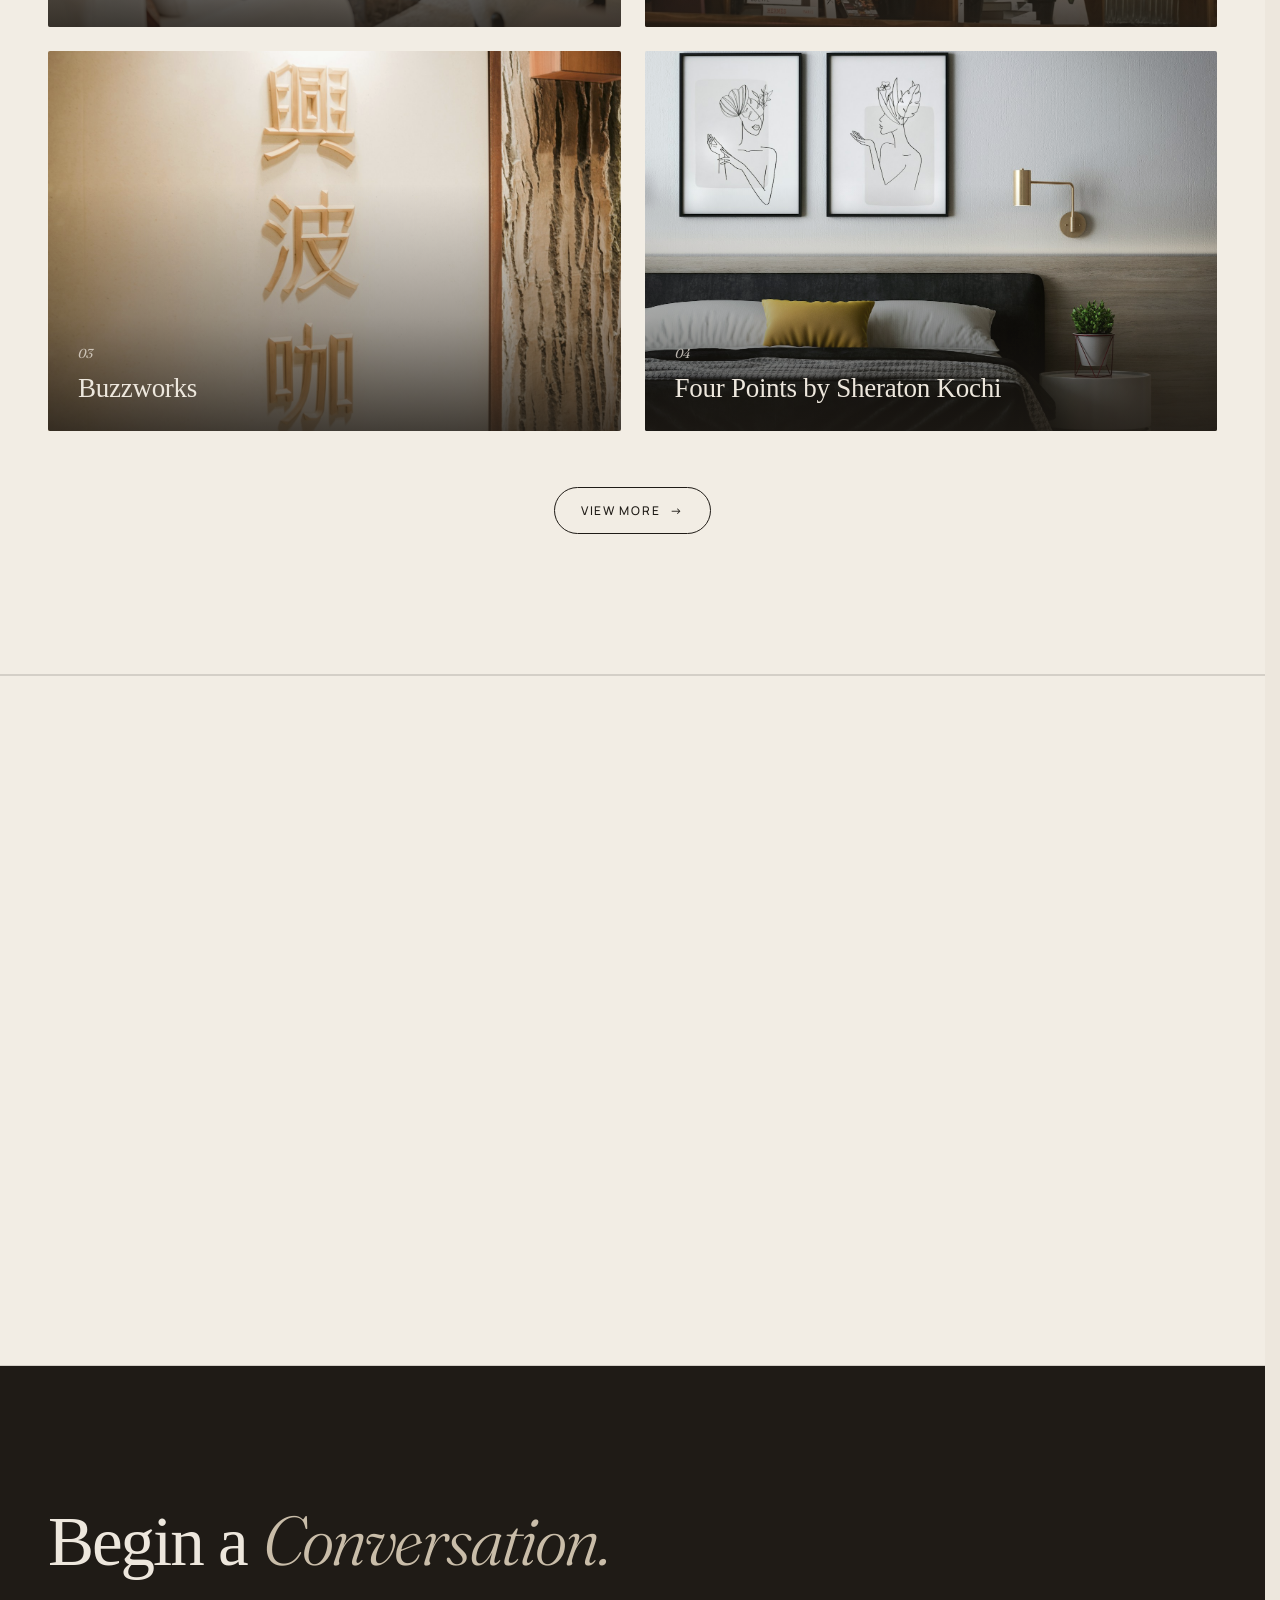
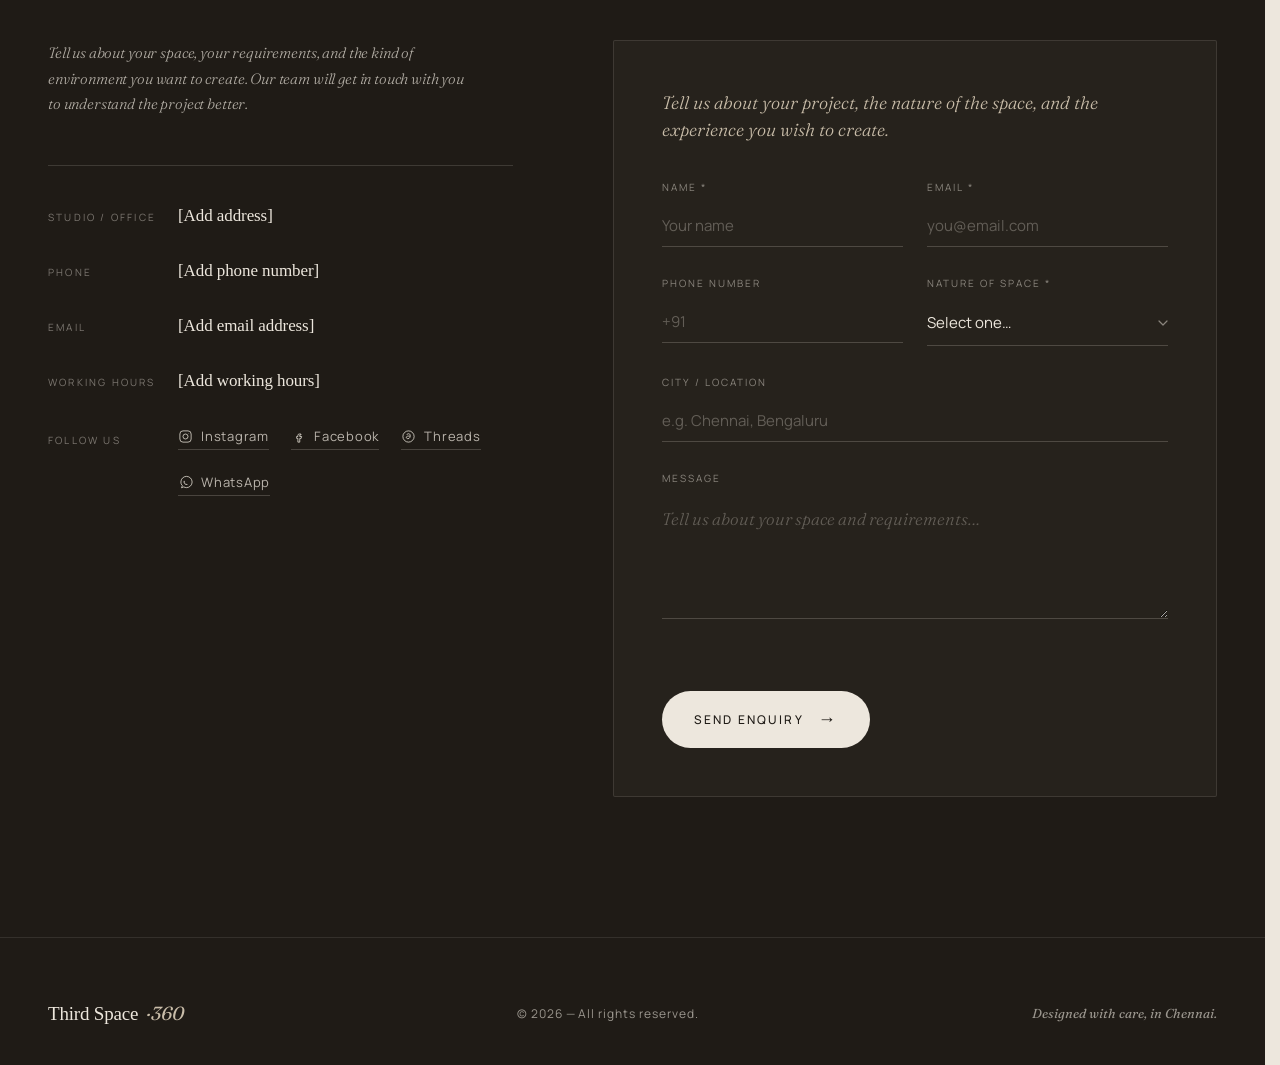
==== commit d6e95f3d: "Feat: Implement production hybrid font strategy (Google Fonts Variable CDN preconnect + self-hosted " ====
--- a/index.html
+++ b/index.html
@@ -2,7 +2,13 @@
 <html lang="en">
 <head>
 <link rel="preconnect" href="https://api.resend.com">
+<!-- Productionized Font Strategy: Google Fonts Variable CDN + Self-Hosted Edge Fallback -->
+<link rel="preconnect" href="https://fonts.googleapis.com">
+<link rel="preconnect" href="https://fonts.gstatic.com" crossorigin>
+<link href="https://fonts.googleapis.com/css2?family=Fraunces:ital,opsz,wght@0,9..144,300;0,9..144,400;0,9..144,500;1,9..144,300;1,9..144,400&family=Manrope:wght@300;400;500;600&display=swap" rel="stylesheet">
 <link rel="stylesheet" href="css/fonts.css" />
+<!-- Google Fonts -->
+
 
 <meta charset="UTF-8" />
 <meta name="viewport" content="width=device-width, initial-scale=1.0" />
@@ -1264,7 +1270,8 @@
 </style>
 
 <!-- Modular Stylesheets -->
-<link rel="stylesheet" href="css/fonts.css" />
+<!-- Google Fonts -->
+
 <link rel="stylesheet" href="css/tokens.css" />
 <link rel="stylesheet" href="css/reset.css" />
 <link rel="stylesheet" href="css/typography.css" />
--- a/css/fonts.css
+++ b/css/fonts.css
@@ -1,73 +1,25 @@
-/* Local Self-Hosted Fonts */
+/* Local Self-Hosted Variable Fonts — Identical to Google Fonts Variable API */
 
 @font-face {
   font-family: 'Fraunces';
   font-style: italic;
-  font-weight: 300;
+  font-weight: 300 500;
   font-display: swap;
-  src: url('../assets/fonts/fraunces-300-italic.woff2') format('woff2');
-}
-
-@font-face {
-  font-family: 'Fraunces';
-  font-style: italic;
-  font-weight: 400;
-  font-display: swap;
-  src: url('../assets/fonts/fraunces-400-italic.woff2') format('woff2');
+  src: url('../assets/fonts/fraunces-italic-300.woff2') format('woff2');
 }
 
 @font-face {
   font-family: 'Fraunces';
   font-style: normal;
-  font-weight: 300;
+  font-weight: 300 500;
   font-display: swap;
-  src: url('../assets/fonts/fraunces-300-normal.woff2') format('woff2');
-}
-
-@font-face {
-  font-family: 'Fraunces';
-  font-style: normal;
-  font-weight: 400;
-  font-display: swap;
-  src: url('../assets/fonts/fraunces-400-normal.woff2') format('woff2');
-}
-
-@font-face {
-  font-family: 'Fraunces';
-  font-style: normal;
-  font-weight: 500;
-  font-display: swap;
-  src: url('../assets/fonts/fraunces-500-normal.woff2') format('woff2');
+  src: url('../assets/fonts/fraunces-normal-300.woff2') format('woff2');
 }
 
 @font-face {
   font-family: 'Manrope';
   font-style: normal;
-  font-weight: 300;
+  font-weight: 300 600;
   font-display: swap;
-  src: url('../assets/fonts/manrope-300-normal.woff2') format('woff2');
+  src: url('../assets/fonts/manrope-normal-300.woff2') format('woff2');
 }
-
-@font-face {
-  font-family: 'Manrope';
-  font-style: normal;
-  font-weight: 400;
-  font-display: swap;
-  src: url('../assets/fonts/manrope-400-normal.woff2') format('woff2');
-}
-
-@font-face {
-  font-family: 'Manrope';
-  font-style: normal;
-  font-weight: 500;
-  font-display: swap;
-  src: url('../assets/fonts/manrope-500-normal.woff2') format('woff2');
-}
-
-@font-face {
-  font-family: 'Manrope';
-  font-style: normal;
-  font-weight: 600;
-  font-display: swap;
-  src: url('../assets/fonts/manrope-600-normal.woff2') format('woff2');
-}
--- a/css/tokens.css
+++ b/css/tokens.css
@@ -15,4 +15,5 @@
   --body: 'Manrope', system-ui, sans-serif;
 
   --easing: cubic-bezier(0.22, 1, 0.36, 1);
+  font-optical-sizing: auto;
 }
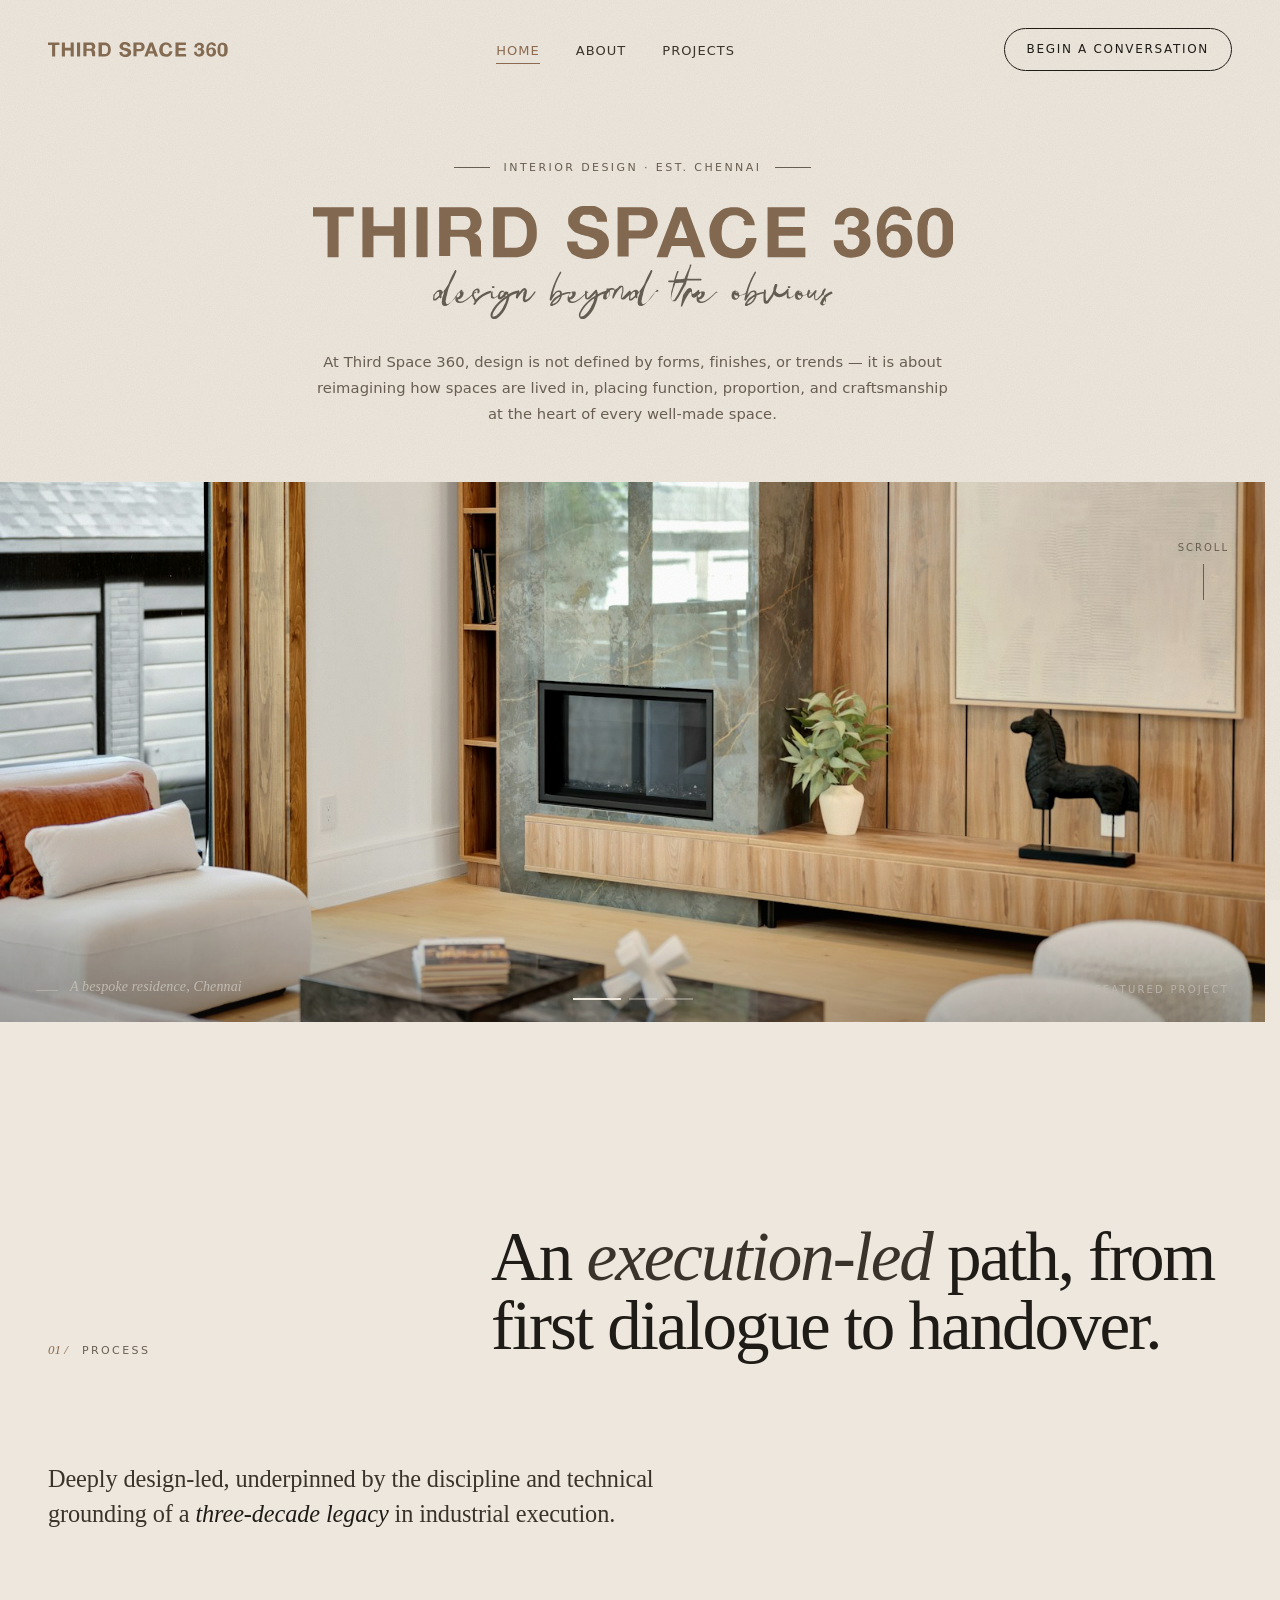
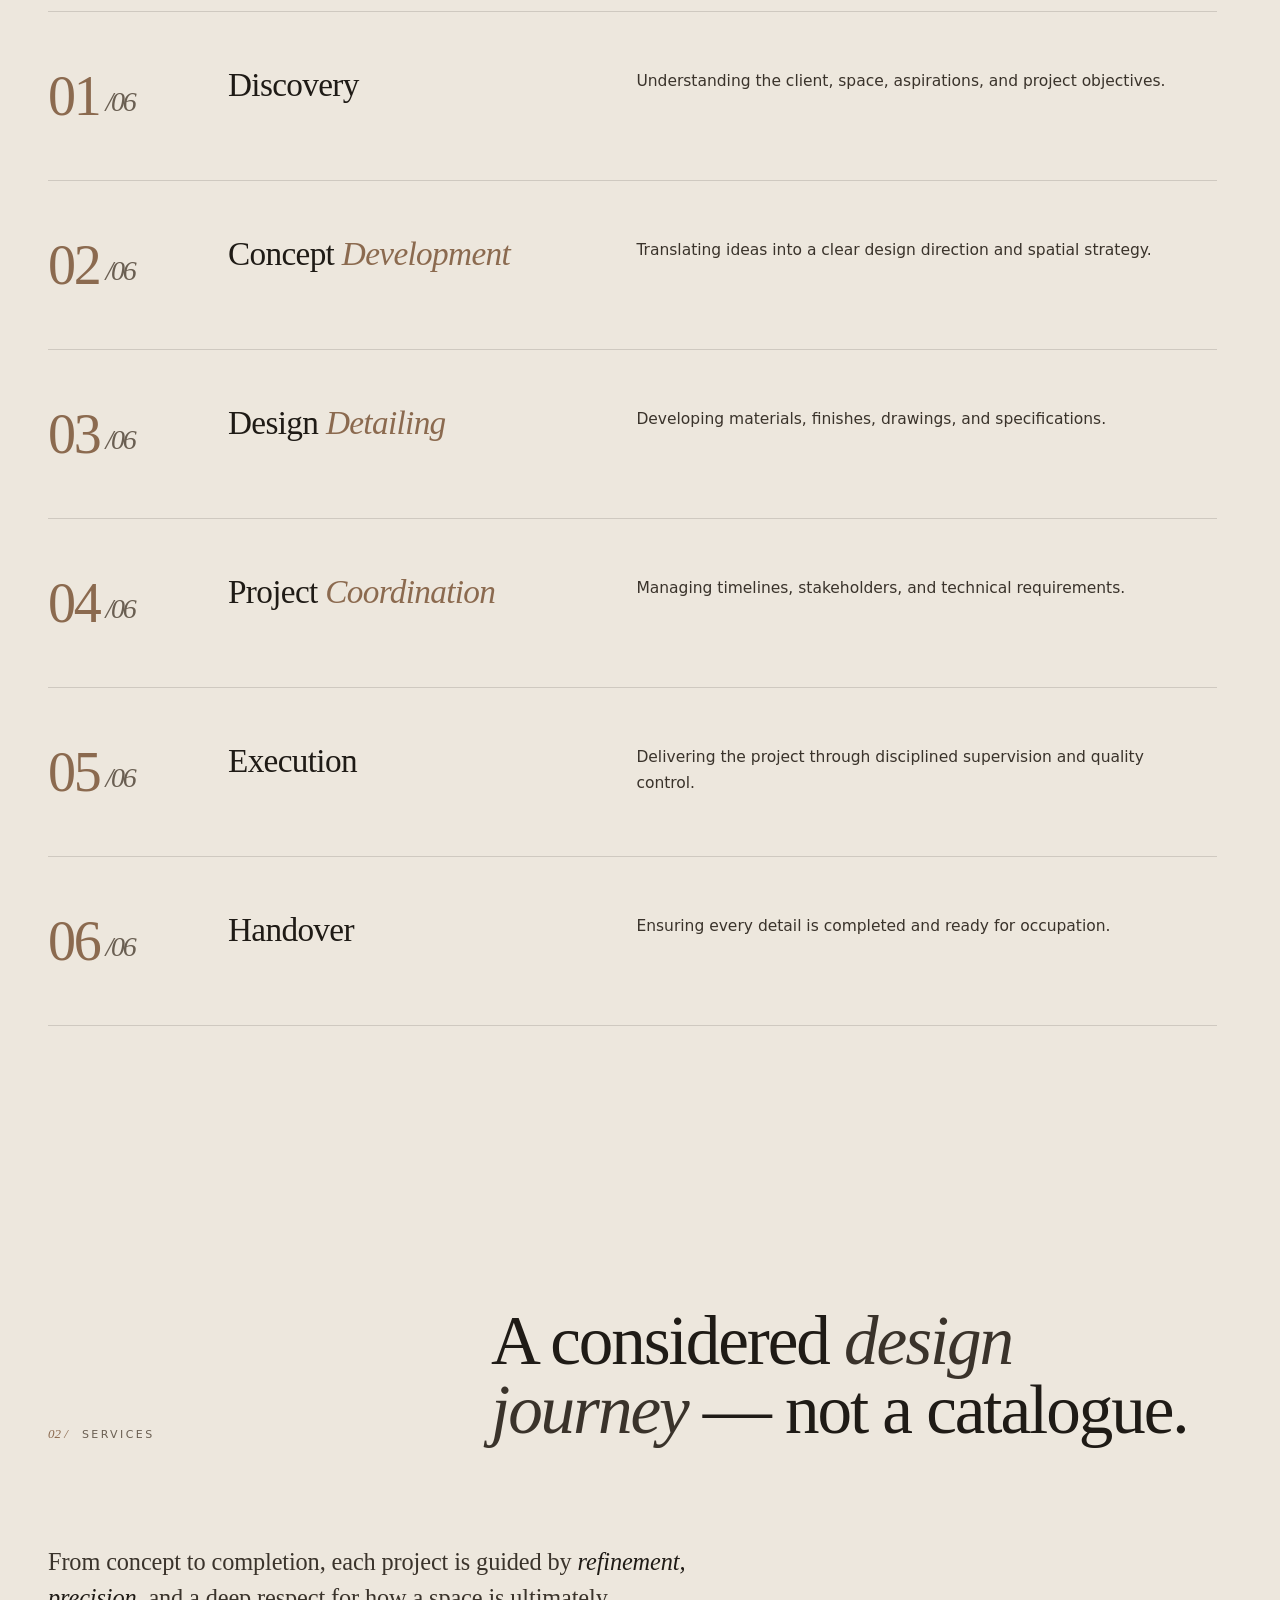
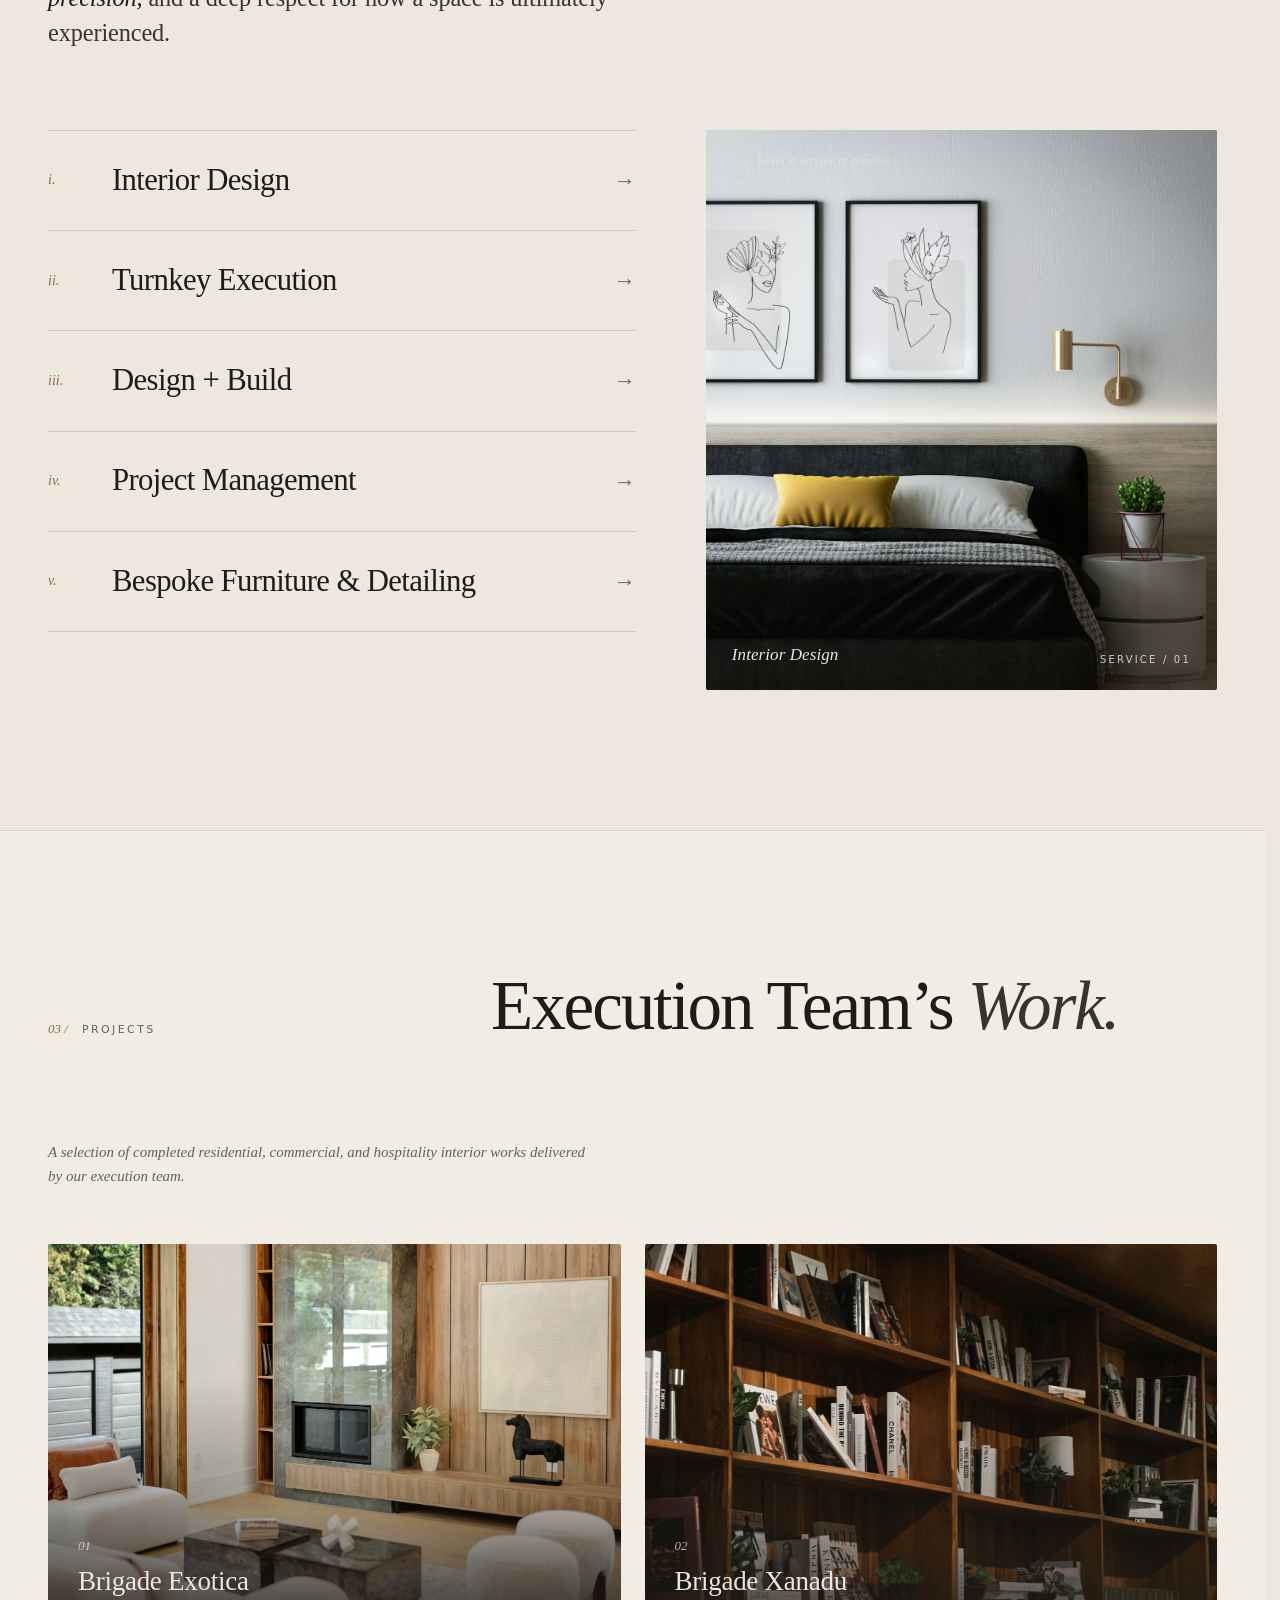
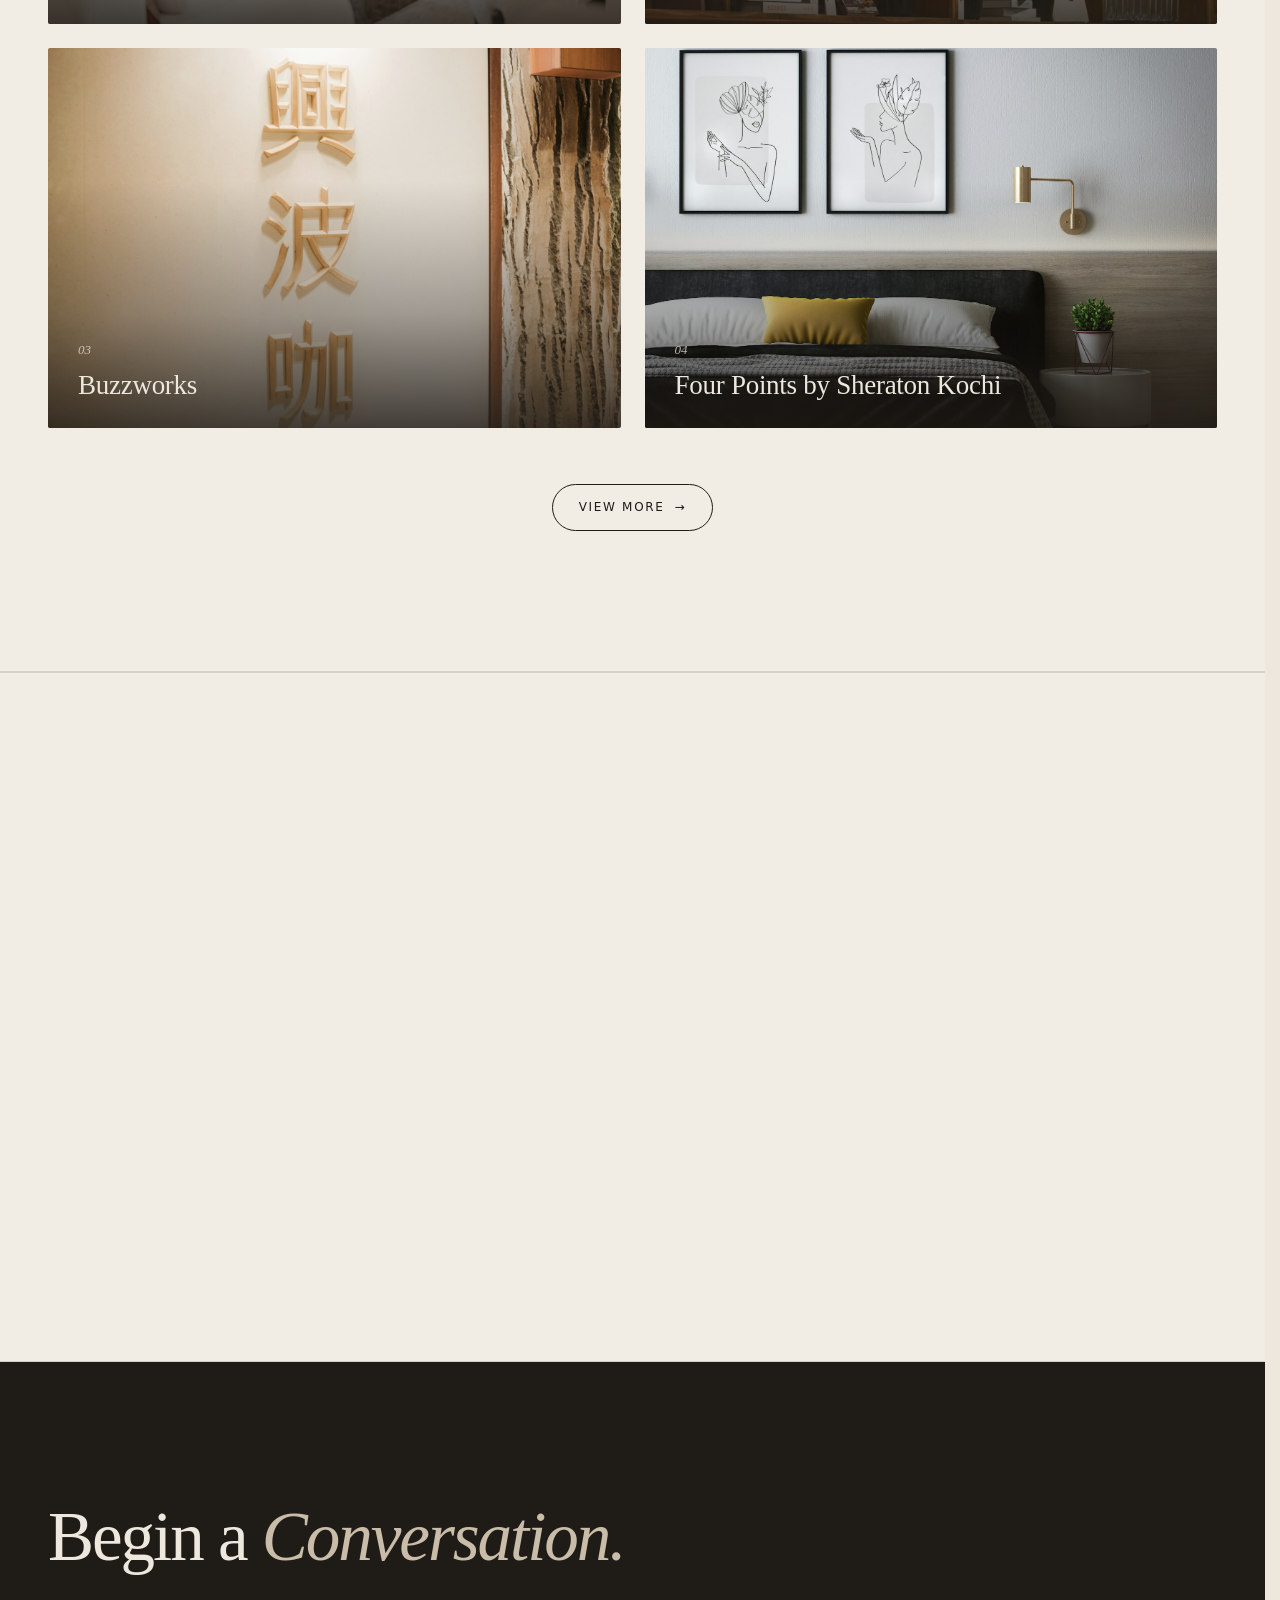
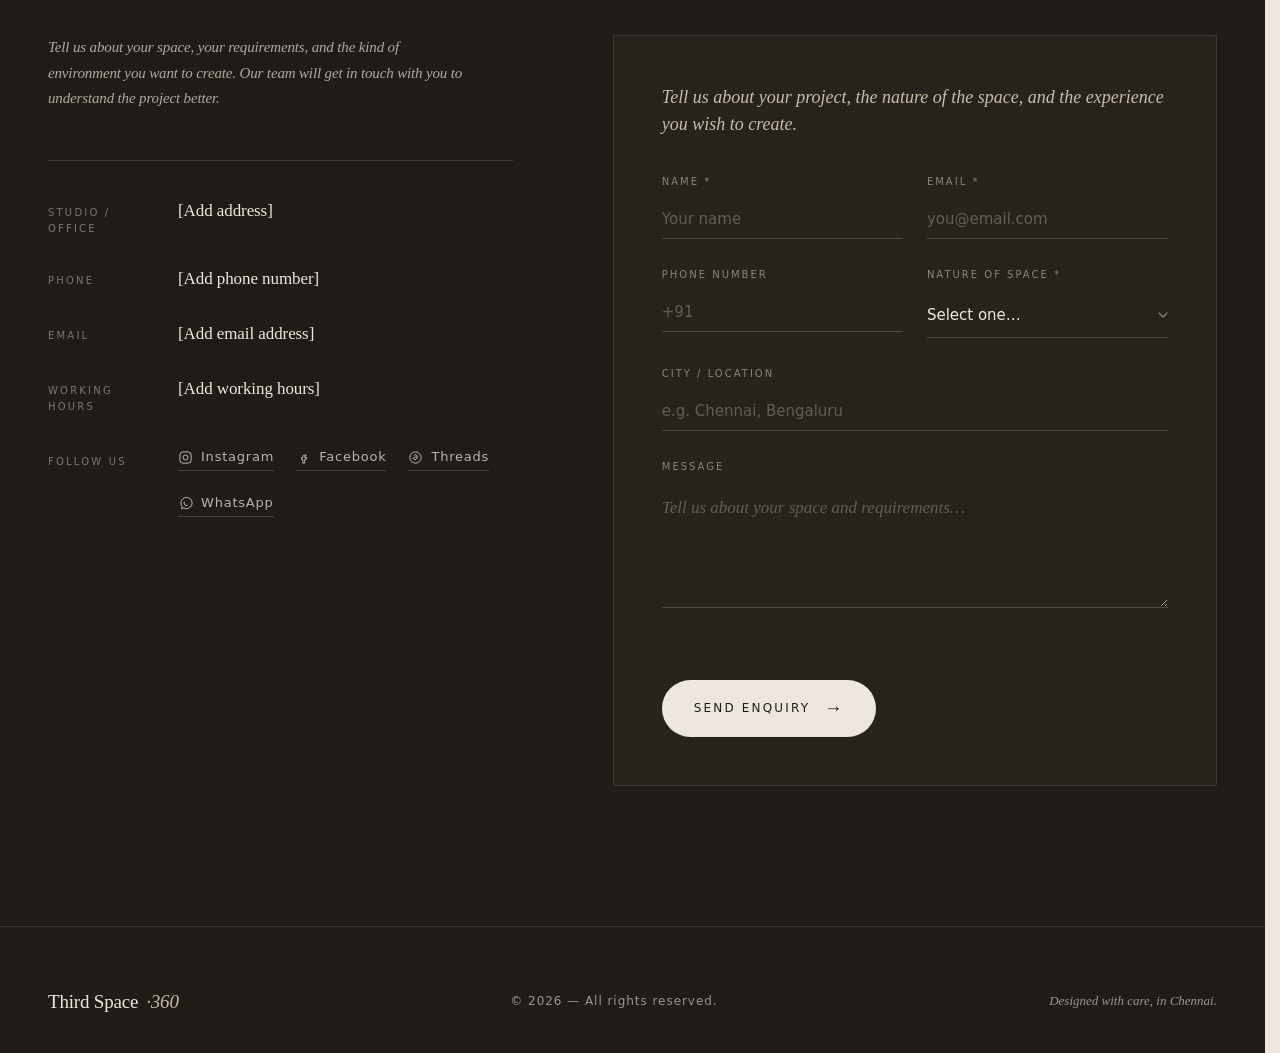
==== commit 7975c90f: "Revert: Revert commit d6e95f3 font strategy changes" ====
--- a/index.html
+++ b/index.html
@@ -2,13 +2,7 @@
 <html lang="en">
 <head>
 <link rel="preconnect" href="https://api.resend.com">
-<!-- Productionized Font Strategy: Google Fonts Variable CDN + Self-Hosted Edge Fallback -->
-<link rel="preconnect" href="https://fonts.googleapis.com">
-<link rel="preconnect" href="https://fonts.gstatic.com" crossorigin>
-<link href="https://fonts.googleapis.com/css2?family=Fraunces:ital,opsz,wght@0,9..144,300;0,9..144,400;0,9..144,500;1,9..144,300;1,9..144,400&family=Manrope:wght@300;400;500;600&display=swap" rel="stylesheet">
 <link rel="stylesheet" href="css/fonts.css" />
-<!-- Google Fonts -->
-
 
 <meta charset="UTF-8" />
 <meta name="viewport" content="width=device-width, initial-scale=1.0" />
@@ -1270,8 +1264,7 @@
 </style>
 
 <!-- Modular Stylesheets -->
-<!-- Google Fonts -->
-
+<link rel="stylesheet" href="css/fonts.css" />
 <link rel="stylesheet" href="css/tokens.css" />
 <link rel="stylesheet" href="css/reset.css" />
 <link rel="stylesheet" href="css/typography.css" />
--- a/css/fonts.css
+++ b/css/fonts.css
@@ -1,25 +1,73 @@
-/* Local Self-Hosted Variable Fonts — Identical to Google Fonts Variable API */
+/* Local Self-Hosted Fonts */
 
 @font-face {
   font-family: 'Fraunces';
   font-style: italic;
-  font-weight: 300 500;
+  font-weight: 300;
   font-display: swap;
-  src: url('../assets/fonts/fraunces-italic-300.woff2') format('woff2');
+  src: url('../assets/fonts/fraunces-300-italic.woff2') format('woff2');
+}
+
+@font-face {
+  font-family: 'Fraunces';
+  font-style: italic;
+  font-weight: 400;
+  font-display: swap;
+  src: url('../assets/fonts/fraunces-400-italic.woff2') format('woff2');
 }
 
 @font-face {
   font-family: 'Fraunces';
   font-style: normal;
-  font-weight: 300 500;
+  font-weight: 300;
   font-display: swap;
-  src: url('../assets/fonts/fraunces-normal-300.woff2') format('woff2');
+  src: url('../assets/fonts/fraunces-300-normal.woff2') format('woff2');
+}
+
+@font-face {
+  font-family: 'Fraunces';
+  font-style: normal;
+  font-weight: 400;
+  font-display: swap;
+  src: url('../assets/fonts/fraunces-400-normal.woff2') format('woff2');
+}
+
+@font-face {
+  font-family: 'Fraunces';
+  font-style: normal;
+  font-weight: 500;
+  font-display: swap;
+  src: url('../assets/fonts/fraunces-500-normal.woff2') format('woff2');
 }
 
 @font-face {
   font-family: 'Manrope';
   font-style: normal;
-  font-weight: 300 600;
+  font-weight: 300;
   font-display: swap;
-  src: url('../assets/fonts/manrope-normal-300.woff2') format('woff2');
+  src: url('../assets/fonts/manrope-300-normal.woff2') format('woff2');
 }
+
+@font-face {
+  font-family: 'Manrope';
+  font-style: normal;
+  font-weight: 400;
+  font-display: swap;
+  src: url('../assets/fonts/manrope-400-normal.woff2') format('woff2');
+}
+
+@font-face {
+  font-family: 'Manrope';
+  font-style: normal;
+  font-weight: 500;
+  font-display: swap;
+  src: url('../assets/fonts/manrope-500-normal.woff2') format('woff2');
+}
+
+@font-face {
+  font-family: 'Manrope';
+  font-style: normal;
+  font-weight: 600;
+  font-display: swap;
+  src: url('../assets/fonts/manrope-600-normal.woff2') format('woff2');
+}
--- a/css/fonts.css
+++ b/css/fonts.css
@@ -1,25 +1,73 @@
-/* Local Self-Hosted Variable Fonts — Identical to Google Fonts Variable API */
+/* Local Self-Hosted Fonts */
 
 @font-face {
   font-family: 'Fraunces';
   font-style: italic;
-  font-weight: 300 500;
+  font-weight: 300;
   font-display: swap;
-  src: url('../assets/fonts/fraunces-italic-300.woff2') format('woff2');
+  src: url('../assets/fonts/fraunces-300-italic.woff2') format('woff2');
+}
+
+@font-face {
+  font-family: 'Fraunces';
+  font-style: italic;
+  font-weight: 400;
+  font-display: swap;
+  src: url('../assets/fonts/fraunces-400-italic.woff2') format('woff2');
 }
 
 @font-face {
   font-family: 'Fraunces';
   font-style: normal;
-  font-weight: 300 500;
+  font-weight: 300;
   font-display: swap;
-  src: url('../assets/fonts/fraunces-normal-300.woff2') format('woff2');
+  src: url('../assets/fonts/fraunces-300-normal.woff2') format('woff2');
+}
+
+@font-face {
+  font-family: 'Fraunces';
+  font-style: normal;
+  font-weight: 400;
+  font-display: swap;
+  src: url('../assets/fonts/fraunces-400-normal.woff2') format('woff2');
+}
+
+@font-face {
+  font-family: 'Fraunces';
+  font-style: normal;
+  font-weight: 500;
+  font-display: swap;
+  src: url('../assets/fonts/fraunces-500-normal.woff2') format('woff2');
 }
 
 @font-face {
   font-family: 'Manrope';
   font-style: normal;
-  font-weight: 300 600;
+  font-weight: 300;
   font-display: swap;
-  src: url('../assets/fonts/manrope-normal-300.woff2') format('woff2');
+  src: url('../assets/fonts/manrope-300-normal.woff2') format('woff2');
 }
+
+@font-face {
+  font-family: 'Manrope';
+  font-style: normal;
+  font-weight: 400;
+  font-display: swap;
+  src: url('../assets/fonts/manrope-400-normal.woff2') format('woff2');
+}
+
+@font-face {
+  font-family: 'Manrope';
+  font-style: normal;
+  font-weight: 500;
+  font-display: swap;
+  src: url('../assets/fonts/manrope-500-normal.woff2') format('woff2');
+}
+
+@font-face {
+  font-family: 'Manrope';
+  font-style: normal;
+  font-weight: 600;
+  font-display: swap;
+  src: url('../assets/fonts/manrope-600-normal.woff2') format('woff2');
+}
--- a/css/tokens.css
+++ b/css/tokens.css
@@ -15,5 +15,4 @@
   --body: 'Manrope', system-ui, sans-serif;
 
   --easing: cubic-bezier(0.22, 1, 0.36, 1);
-  font-optical-sizing: auto;
 }
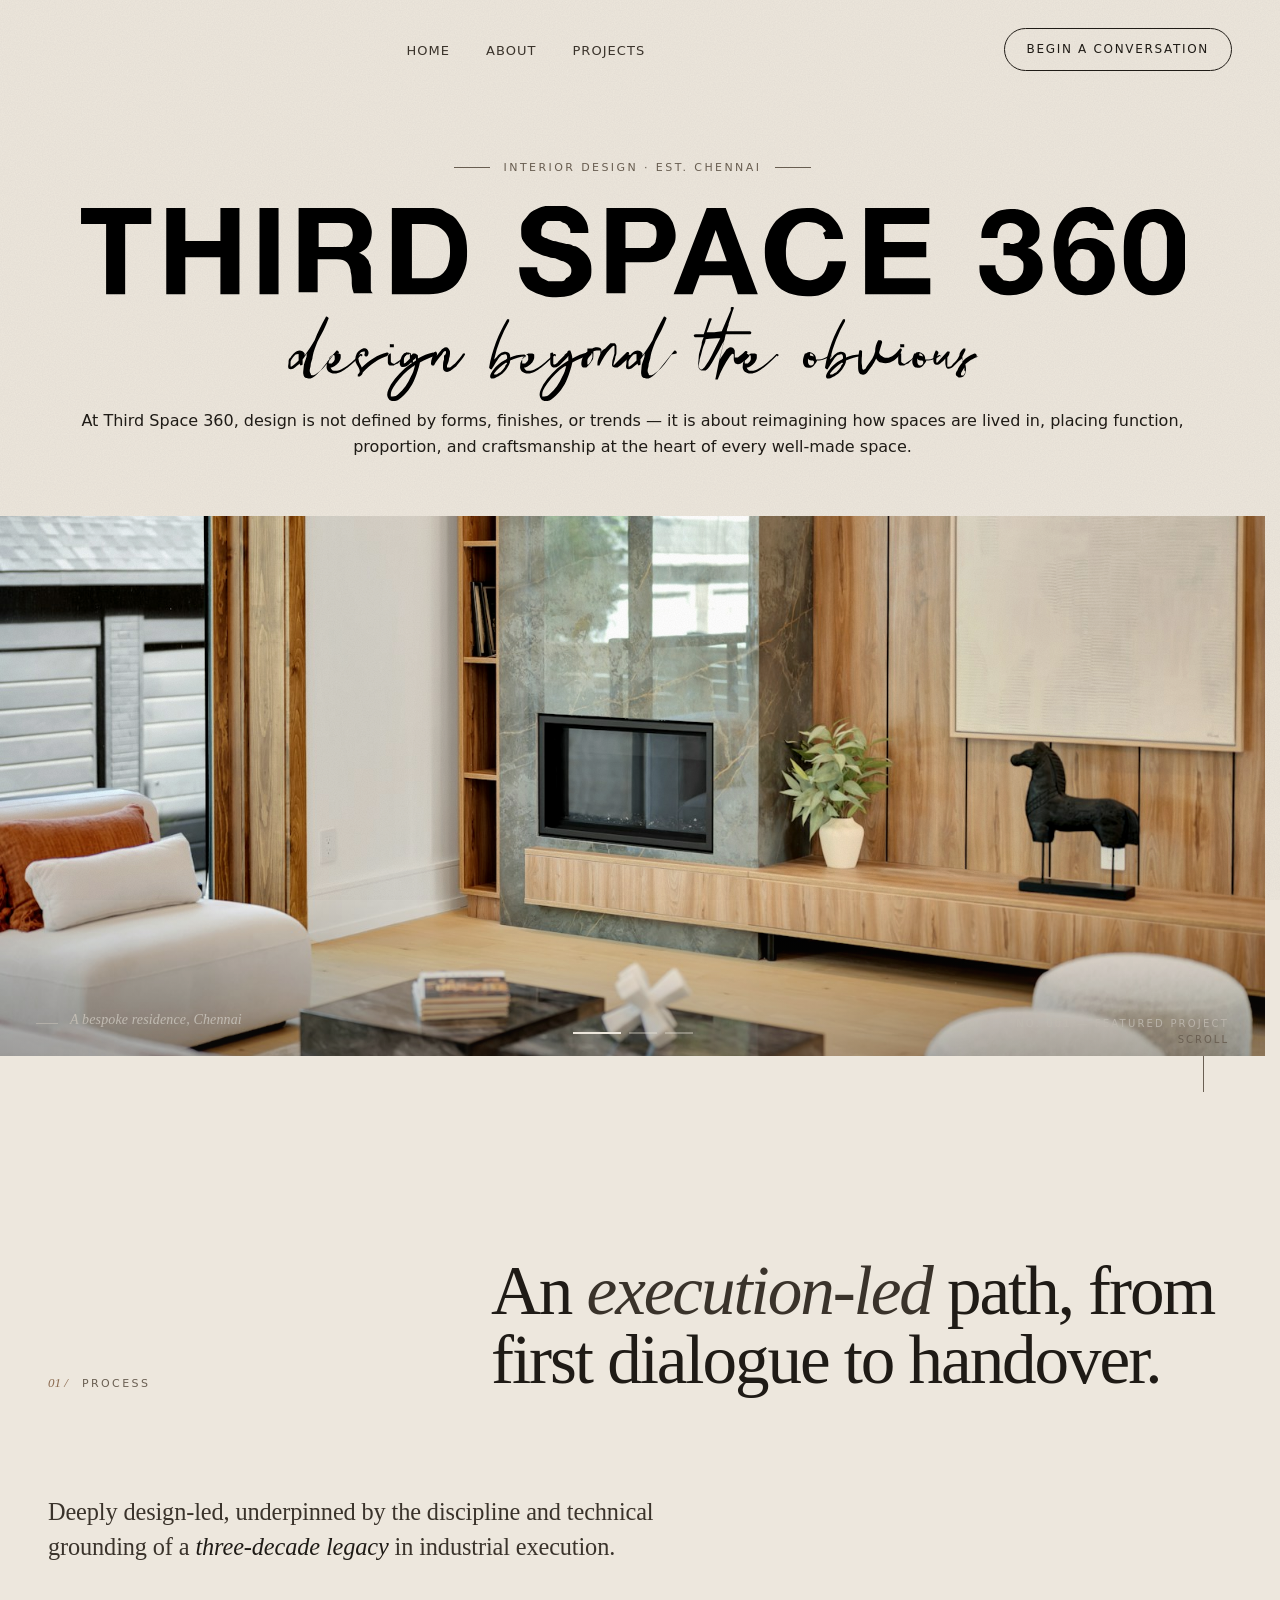
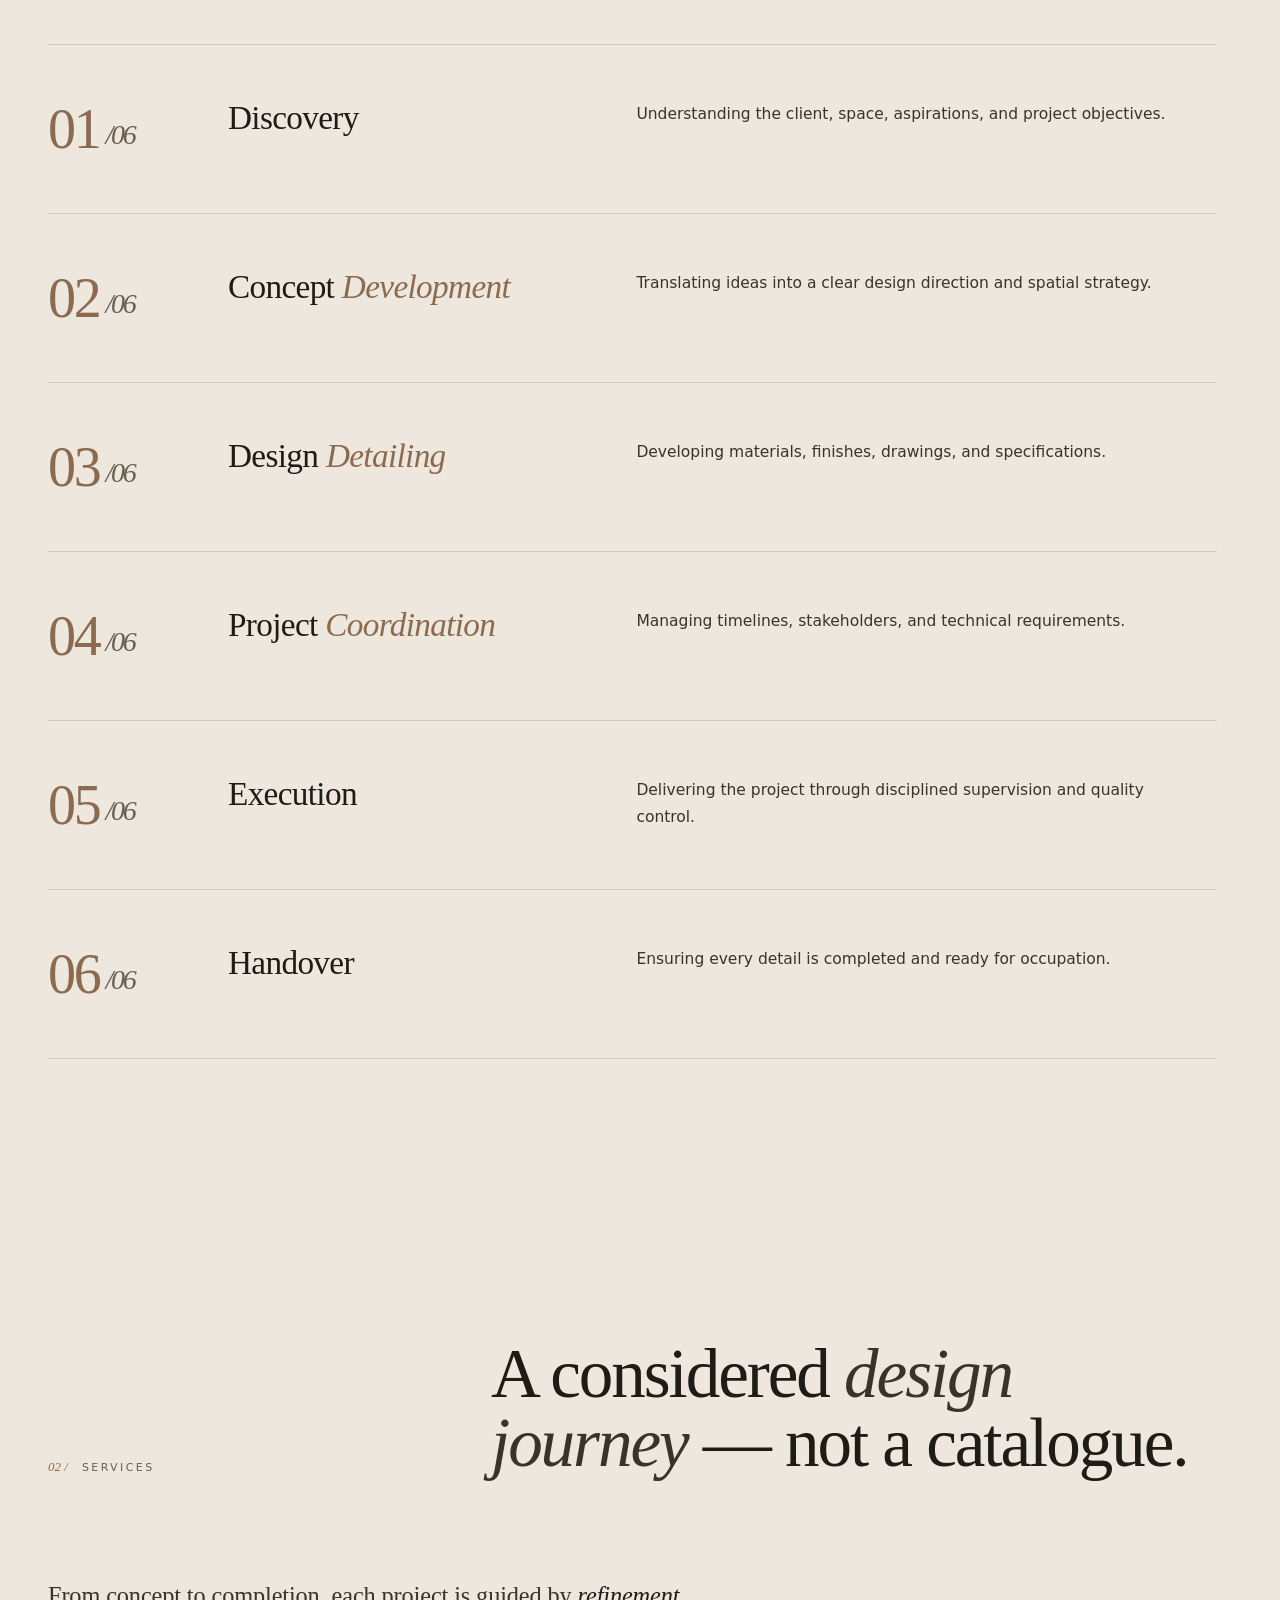
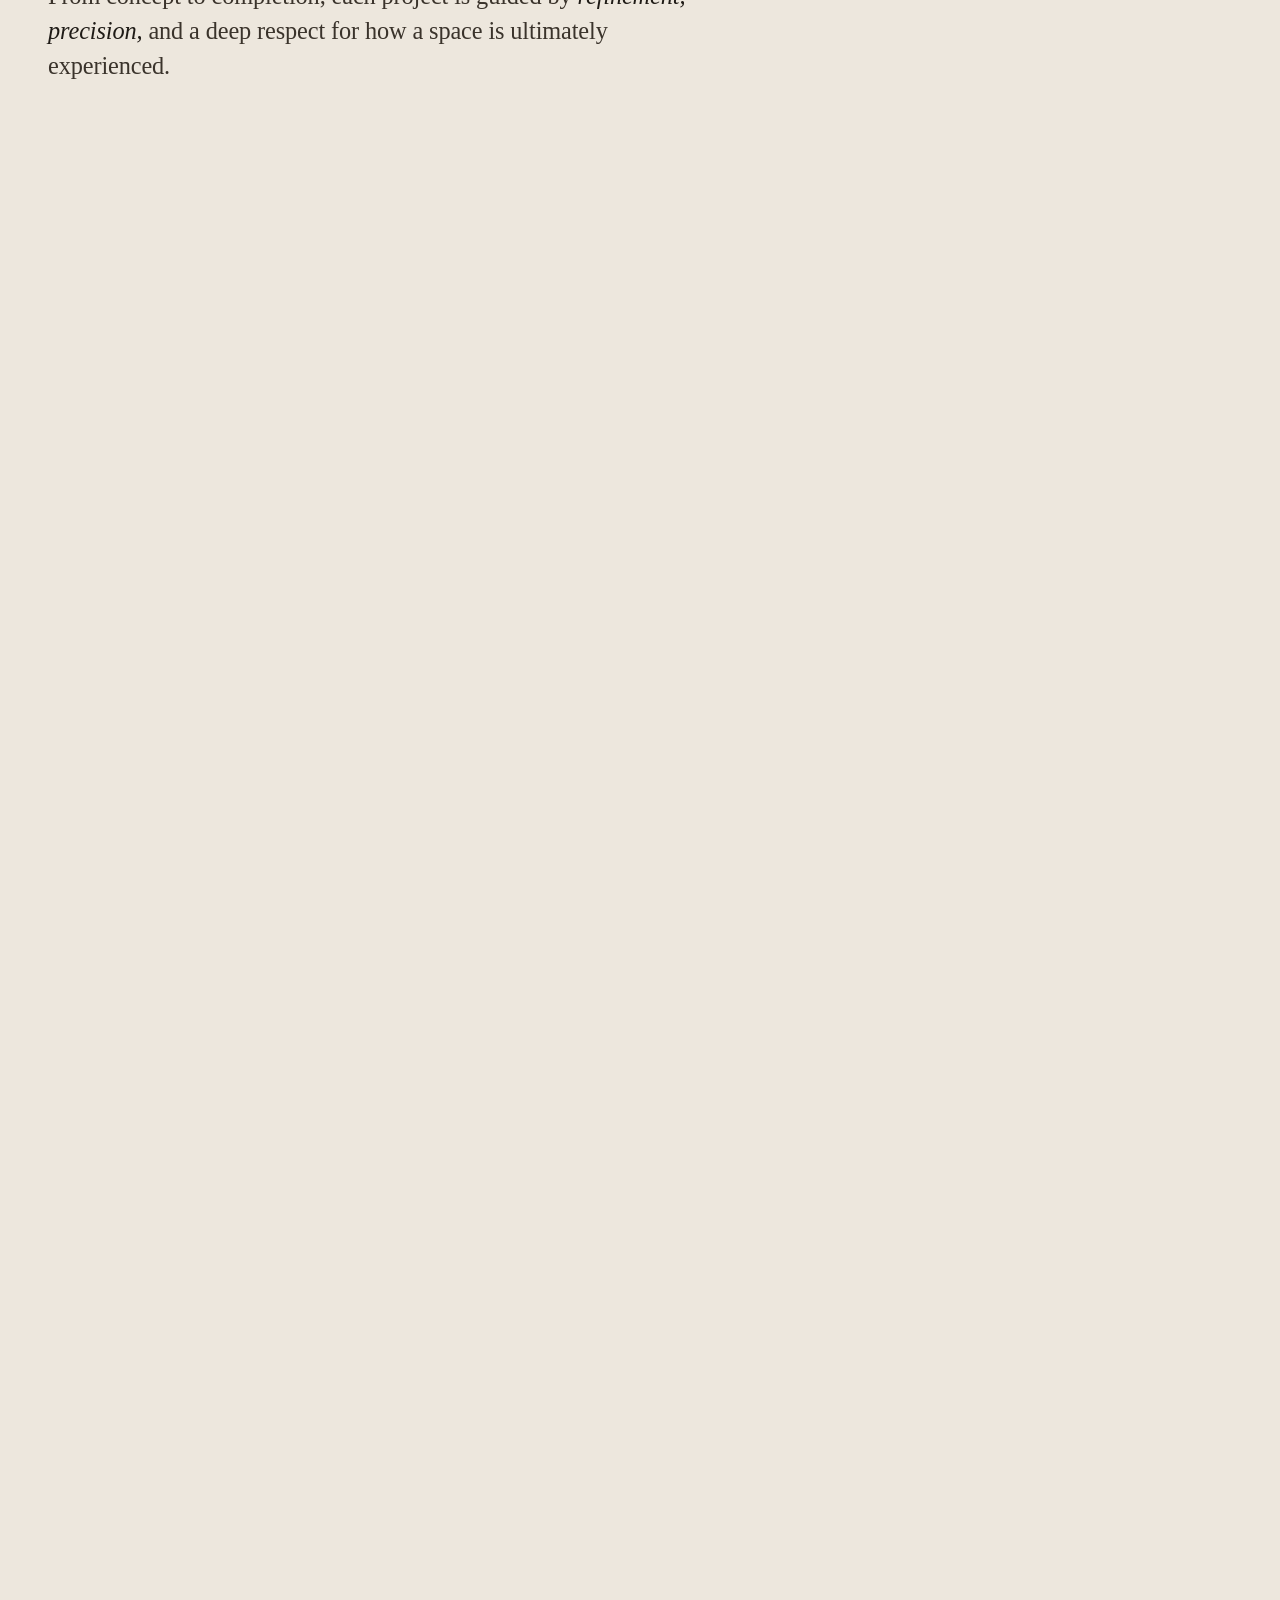
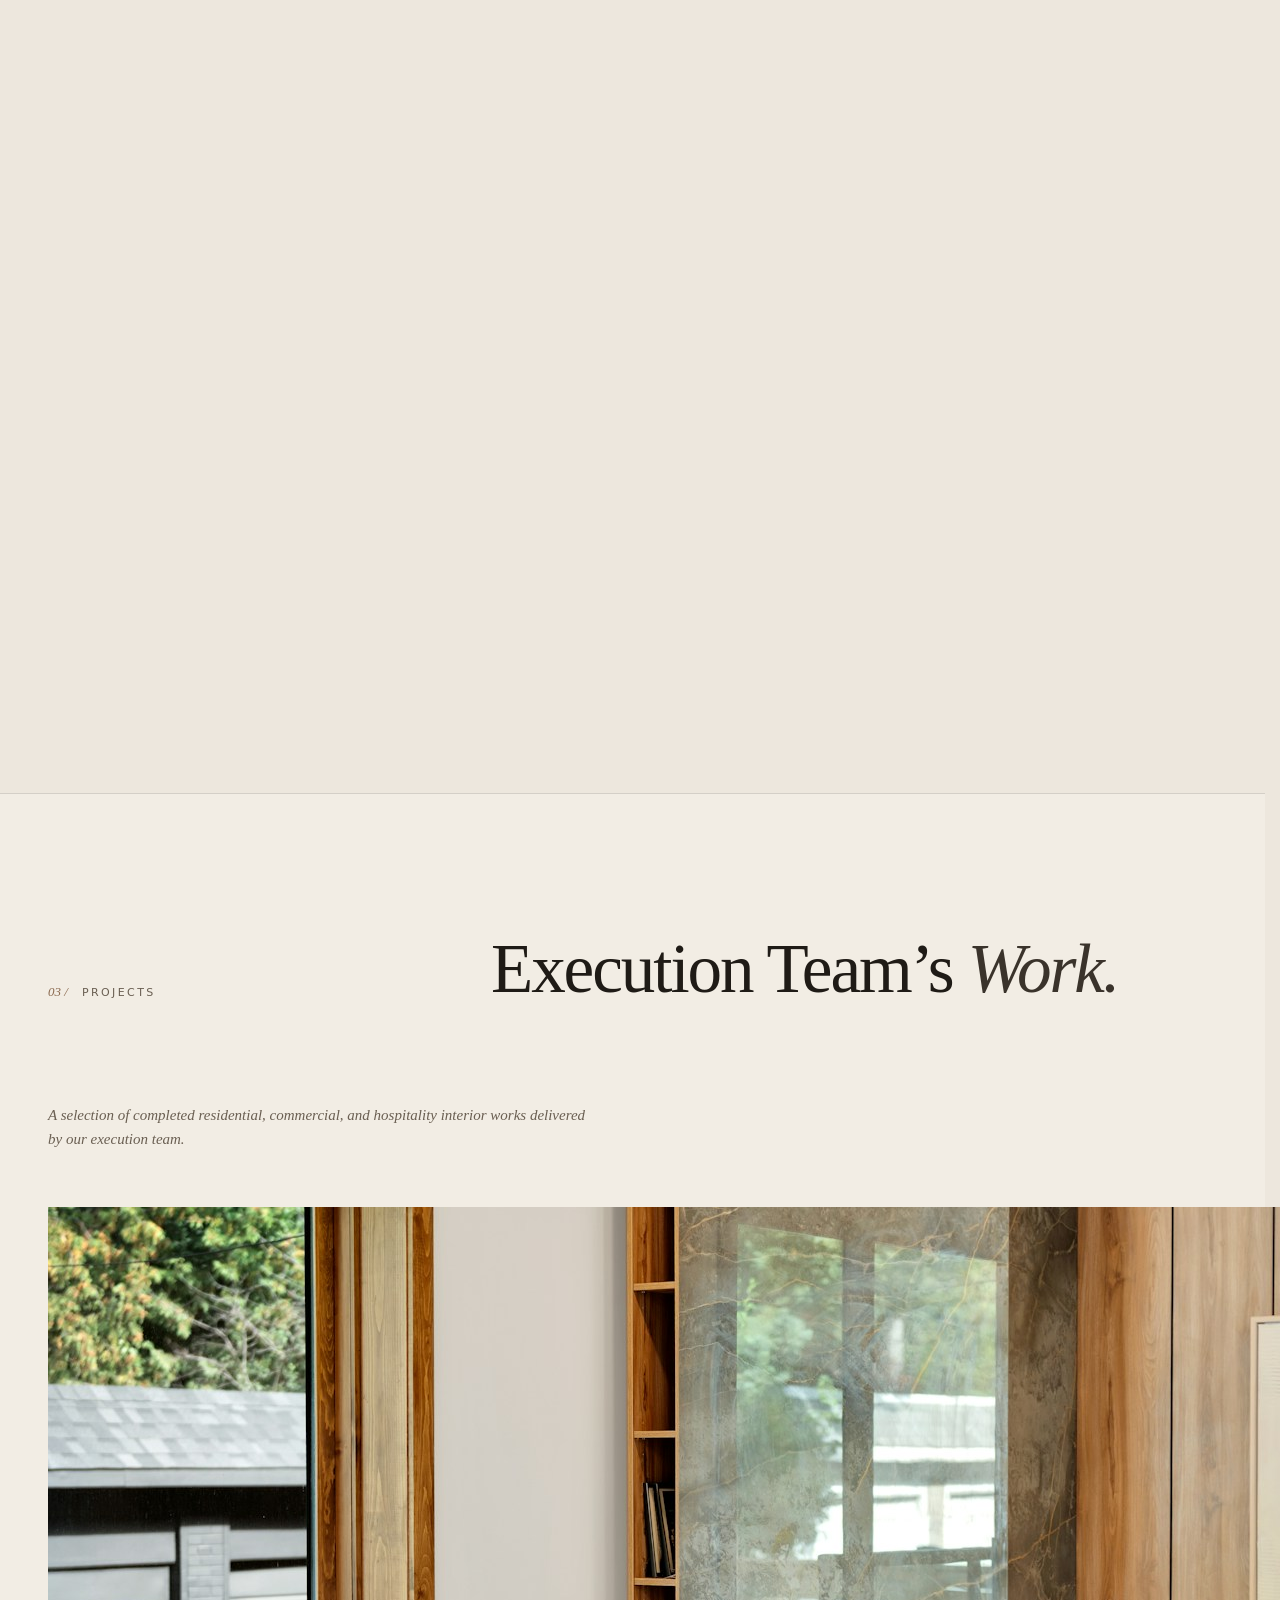
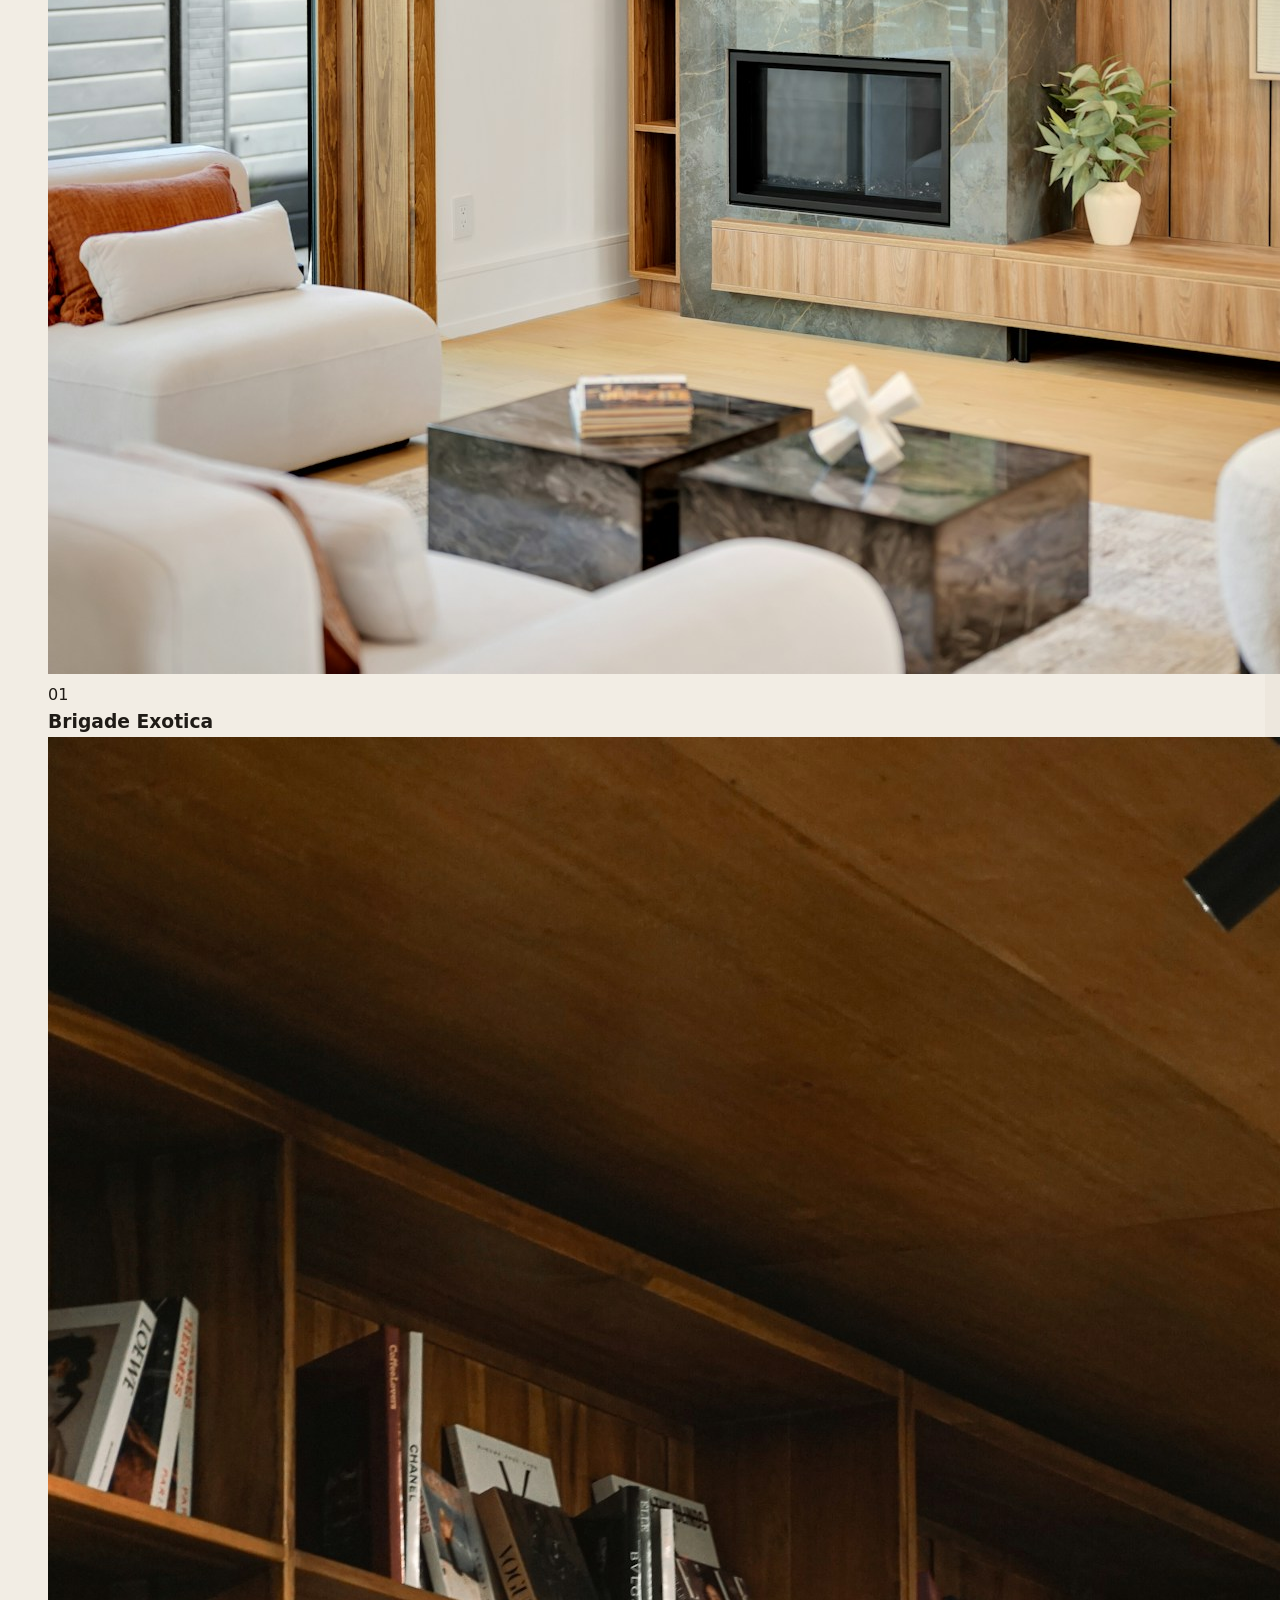
==== commit 7dc3e213: "Refactor: Delete about.html, remove 1200+ lines of duplicate inline style/scripts, link modular CSS/" ====
--- a/index.html
+++ b/index.html
@@ -2,1266 +2,9 @@
 <html lang="en">
 <head>
 <link rel="preconnect" href="https://api.resend.com">
-<link rel="stylesheet" href="css/fonts.css" />
-
-<meta charset="UTF-8" />
-<meta name="viewport" content="width=device-width, initial-scale=1.0" />
-<title>Third Space 360 — Design beyond the obvious.</title>
-<meta name="description" content="Third Space 360 is a bespoke interior design firm crafting singular spaces, products, and interiors that distil your unique identity." />
-
-<style>
-  :root {
-    --bone: #EDE7DD;
-    --bone-soft: #F2EDE4;
-    --bone-deep: #E2DBCE;
-    --sand: #C9BDA9;
-    --clay: #8B6A4F;
-    --clay-soft: #A98870;
-    --ink: #1F1B16;
-    --ink-soft: #3A332B;
-    --ink-mute: #6A5F52;
-    --hairline: rgba(31, 27, 22, 0.14);
-    --hairline-soft: rgba(31, 27, 22, 0.07);
-
-    --display: 'Fraunces', 'Cormorant Garamond', Georgia, serif;
-    --body: 'Manrope', system-ui, sans-serif;
-
-    --easing: cubic-bezier(0.22, 1, 0.36, 1);
-  }
-
-  * { margin: 0; padding: 0; box-sizing: border-box; }
-  html { scroll-behavior: smooth; }
-
-  body {
-    background: var(--bone);
-    color: var(--ink);
-    font-family: var(--body);
-    font-weight: 400;
-    font-size: 16px;
-    line-height: 1.6;
-    -webkit-font-smoothing: antialiased;
-    -moz-osx-font-smoothing: grayscale;
-    overflow-x: hidden;
-  }
-
-  /* Subtle paper grain overlay */
-  body::before {
-    content: '';
-    position: fixed;
-    inset: 0;
-    pointer-events: none;
-    z-index: 1000;
-    opacity: 0.35;
-    mix-blend-mode: multiply;
-    background-image: url("data:image/svg+xml;utf8,<svg xmlns='http://www.w3.org/2000/svg' width='220' height='220'><filter id='n'><feTurbulence type='fractalNoise' baseFrequency='0.85' numOctaves='2' stitchTiles='stitch'/><feColorMatrix values='0 0 0 0 0.12 0 0 0 0 0.10 0 0 0 0 0.08 0 0 0 0.18 0'/></filter><rect width='100%' height='100%' filter='url(%23n)'/></svg>");
-  }
-
-  ::selection { background: var(--ink); color: var(--bone); }
-
-  a { color: inherit; text-decoration: none; }
-
-  /* — Typography utilities — */
-  .display {
-    font-family: var(--display);
-    font-weight: 300;
-    letter-spacing: -0.02em;
-    line-height: 0.95;
-  }
-
-  .eyebrow {
-    font-family: var(--body);
-    font-size: 11px;
-    font-weight: 500;
-    letter-spacing: 0.22em;
-    text-transform: uppercase;
-    color: var(--ink-mute);
-  }
-
-  .italic { font-style: italic; font-weight: 400; }
-
-  /* — Navigation — */
-  nav.site {
-    position: fixed;
-    top: 0; left: 0; right: 0;
-    z-index: 100;
-    padding: 28px 48px;
-    display: flex;
-    justify-content: space-between;
-    align-items: center;
-    transition: background 0.5s var(--easing), padding 0.5s var(--easing), border-color 0.5s var(--easing);
-    border-bottom: 1px solid transparent;
-  }
-
-  nav.site.scrolled {
-    background: rgba(237, 231, 221, 0.88);
-    backdrop-filter: blur(14px) saturate(1.1);
-    -webkit-backdrop-filter: blur(14px) saturate(1.1);
-    padding: 18px 48px;
-    border-bottom-color: var(--hairline-soft);
-  }
-
-  .brand {
-    font-family: var(--display);
-    font-weight: 400;
-    font-size: 19px;
-    letter-spacing: -0.01em;
-    display: flex;
-    align-items: baseline;
-    gap: 8px;
-  }
-  .brand .mark {
-    display: inline-block;
-    width: 7px;
-    height: 7px;
-    border-radius: 50%;
-    background: var(--clay);
-    transform: translateY(-3px);
-  }
-  .brand span.three-sixty {
-    font-style: italic;
-    color: var(--ink-soft);
-  }
-
-  .brand-logo {
-    display: flex;
-    align-items: center;
-  }
-  .brand-logo svg {
-    height: 15px;
-    width: auto;
-    display: block;
-  }
-
-  .nav-links {
-    display: flex;
-    gap: 36px;
-    list-style: none;
-  }
-  .nav-links a {
-    font-size: 13px;
-    font-weight: 500;
-    letter-spacing: 0.08em;
-    text-transform: uppercase;
-    color: var(--ink-soft);
-    position: relative;
-    padding: 4px 0;
-    transition: color 0.3s var(--easing);
-  }
-  .nav-links a::after {
-    content: '';
-    position: absolute;
-    left: 0; right: 0; bottom: -2px;
-    height: 1px;
-    background: var(--ink);
-    transform: scaleX(0);
-    transform-origin: left;
-    transition: transform 0.5s var(--easing);
-  }
-  .nav-links a:hover { color: var(--ink); }
-  .nav-links a:hover::after { transform: scaleX(1); }
-  .nav-links a.active { color: var(--clay); }
-  .nav-links a.active::after { transform: scaleX(1); background: var(--clay); }
-
-  .nav-cta {
-    font-size: 12px;
-    font-weight: 500;
-    letter-spacing: 0.14em;
-    text-transform: uppercase;
-    padding: 11px 22px;
-    border: 1px solid var(--ink);
-    border-radius: 999px;
-    transition: all 0.4s var(--easing);
-  }
-  .nav-cta:hover { background: var(--ink); color: var(--bone); }
-
-  .menu-toggle { display: none; }
-
-  /* — Hero — centered title block + full-width image — */
-  .hero {
-    min-height: 100vh;
-    padding: 150px 0 60px;
-    display: flex;
-    flex-direction: column;
-    align-items: center;
-    position: relative;
-  }
-
-  .hero-title-block {
-    padding: 0 48px 56px;
-    text-align: center;
-    width: 100%;
-    max-width: 1200px;
-  }
-
-  .hero-eyebrow {
-    margin-bottom: 30px;
-    display: inline-flex;
-    align-items: center;
-    gap: 14px;
-    justify-content: center;
-  }
-  .hero-eyebrow .line {
-    width: 36px;
-    height: 1px;
-    background: var(--ink-mute);
-  }
-
-  .hero-logo {
-    display: block;
-    width: 100%;
-    max-width: 640px;
-    margin: 0 auto;
-  }
-  .hero-logo svg {
-    display: block;
-    width: 100%;
-    height: auto;
-  }
-
-  .hero-intro {
-    max-width: 640px;
-    margin: 30px auto 0;
-    font-family: var(--body);
-    font-weight: 400;
-    font-size: clamp(14px, 1.15vw, 16px);
-    line-height: 1.75;
-    color: var(--ink-mute);
-    letter-spacing: 0.005em;
-  }
-
-  /* Full-width image frame with slider */
-  .hero-image-frame {
-    width: 100%;
-    position: relative;
-    height: 60vh;
-    min-height: 420px;
-    overflow: hidden;
-    background: var(--bone-deep);
-  }
-
-  .hero-slide {
-    position: absolute;
-    inset: 0;
-    opacity: 0;
-    z-index: 0;
-    transition: opacity 1.2s var(--easing);
-    pointer-events: none;
-  }
-  .hero-slide.active {
-    opacity: 1;
-    z-index: 1;
-    pointer-events: auto;
-  }
-
-  .hero-slide img {
-    width: 100%;
-    height: 100%;
-    object-fit: cover;
-    display: block;
-    filter: saturate(0.92) contrast(1.02);
-    transform: scale(1.02);
-    transition: transform 6s var(--easing);
-  }
-  .hero-slide.active img {
-    transform: scale(1);
-  }
-
-  .hero-image-frame::after {
-    content: '';
-    position: absolute;
-    inset: 0;
-    background: linear-gradient(180deg, transparent 70%, rgba(31, 27, 22, 0.28));
-    pointer-events: none;
-    z-index: 2;
-  }
-
-  .hero-slide-caption {
-    position: absolute;
-    bottom: 24px;
-    left: 36px;
-    color: var(--bone);
-    font-family: var(--display);
-    font-style: italic;
-    font-weight: 300;
-    font-size: 14px;
-    letter-spacing: 0.01em;
-    display: flex;
-    align-items: baseline;
-    gap: 12px;
-    opacity: 0;
-    transform: translateY(8px);
-    transition: opacity 1s var(--easing) 0.25s, transform 1s var(--easing) 0.25s;
-  }
-  .hero-slide-caption::before {
-    content: '';
-    display: inline-block;
-    width: 22px;
-    height: 1px;
-    background: var(--bone);
-    opacity: 0.7;
-  }
-  .hero-slide.active .hero-slide-caption {
-    opacity: 1;
-    transform: translateY(0);
-  }
-
-  .hero-slide-meta {
-    position: absolute;
-    bottom: 24px;
-    right: 36px;
-    color: var(--bone);
-    font-size: 10px;
-    font-weight: 500;
-    letter-spacing: 0.22em;
-    text-transform: uppercase;
-    opacity: 0;
-    transform: translateY(8px);
-    transition: opacity 1s var(--easing) 0.35s, transform 1s var(--easing) 0.35s;
-  }
-  .hero-slide.active .hero-slide-meta {
-    opacity: 0.85;
-    transform: translateY(0);
-  }
-
-  /* Slide indicators */
-  .hero-indicators {
-    position: absolute;
-    bottom: 22px;
-    left: 50%;
-    transform: translateX(-50%);
-    z-index: 3;
-    display: flex;
-    gap: 8px;
-  }
-  .hero-indicator {
-    width: 28px;
-    height: 2px;
-    background: rgba(237, 231, 221, 0.35);
-    border: none;
-    padding: 0;
-    cursor: pointer;
-    transition: background 0.5s var(--easing), width 0.5s var(--easing);
-    position: relative;
-    overflow: hidden;
-  }
-  .hero-indicator:hover { background: rgba(237, 231, 221, 0.6); }
-  .hero-indicator.active {
-    background: rgba(237, 231, 221, 0.25);
-    width: 48px;
-  }
-  .hero-indicator.active::after {
-    content: '';
-    position: absolute;
-    inset: 0;
-    background: var(--bone);
-    transform-origin: left;
-    animation: indicatorFill 2.5s linear forwards;
-  }
-  @keyframes indicatorFill {
-    from { transform: scaleX(0); }
-    to { transform: scaleX(1); }
-  }
-
-  /* Scroll indicator */
-  .scroll-cue {
-    position: absolute;
-    top: 60vh;
-    right: 36px;
-    transform: translateY(20px);
-    display: flex;
-    flex-direction: column;
-    align-items: center;
-    gap: 8px;
-    color: var(--ink-mute);
-    font-size: 10px;
-    letter-spacing: 0.2em;
-    text-transform: uppercase;
-    pointer-events: none;
-  }
-  .scroll-cue .line {
-    width: 1px;
-    height: 36px;
-    background: var(--ink-mute);
-    position: relative;
-    overflow: hidden;
-  }
-  .scroll-cue .line::after {
-    content: '';
-    position: absolute;
-    top: -100%;
-    left: 0;
-    width: 100%;
-    height: 50%;
-    background: var(--ink);
-    animation: trickle 2.4s var(--easing) infinite;
-  }
-  @keyframes trickle {
-    0% { transform: translateY(0); }
-    100% { transform: translateY(400%); }
-  }
-
-  /* — Sections shared — */
-  section {
-    padding: 140px 48px;
-    position: relative;
-  }
-
-  .section-header {
-    display: grid;
-    grid-template-columns: 1fr 2fr;
-    gap: 80px;
-    margin-bottom: 100px;
-    align-items: end;
-  }
-
-  .section-number {
-    display: flex;
-    align-items: baseline;
-    gap: 14px;
-  }
-  .section-number .num {
-    font-family: var(--display);
-    font-size: 13px;
-    font-style: italic;
-    color: var(--clay);
-    font-weight: 400;
-  }
-  .section-number .label {
-    font-size: 11px;
-    font-weight: 500;
-    letter-spacing: 0.22em;
-    text-transform: uppercase;
-    color: var(--ink-mute);
-  }
-
-  .section-title {
-    font-family: var(--display);
-    font-weight: 300;
-    font-size: clamp(40px, 5.4vw, 84px);
-    line-height: 1;
-    letter-spacing: -0.03em;
-    color: var(--ink);
-  }
-  .section-title .italic-word {
-    font-style: italic;
-    color: var(--ink-soft);
-  }
-
-
-
-  /* — Why Choose — */
-  .why-choose {
-    background: var(--bone-soft);
-    border-top: 1px solid var(--hairline);
-    border-bottom: 1px solid var(--hairline);
-  }
-  .why-mission {
-    font-family: var(--display);
-    font-weight: 300;
-    font-size: clamp(27px, 3.4vw, 50px);
-    line-height: 1.24;
-    letter-spacing: -0.02em;
-    color: var(--ink);
-  }
-  .why-mission .italic-word { font-style: italic; color: var(--clay); }
-  .why-text {
-    font-size: 17px;
-    line-height: 1.8;
-    color: var(--ink-soft);
-    max-width: 680px;
-  }
-  .why-text .italic-word { font-style: italic; color: var(--ink); }
-
-  /* — Services — Hover-reveal preview — */
-  .services-intro {
-    max-width: 640px;
-    font-family: var(--display);
-    font-weight: 300;
-    font-size: clamp(20px, 1.9vw, 26px);
-    line-height: 1.45;
-    color: var(--ink-soft);
-    margin-bottom: 80px;
-    letter-spacing: -0.005em;
-  }
-  .services-intro .italic-word { font-style: italic; color: var(--ink); }
-
-  .services-hover {
-    display: grid;
-    grid-template-columns: 1.15fr 1fr;
-    gap: 70px;
-    align-items: start;
-  }
-
-  /* Left — list */
-  .sh-list {
-    border-top: 1px solid var(--hairline);
-  }
-  .sh-row {
-    display: grid;
-    grid-template-columns: 36px 1fr 30px;
-    gap: 28px;
-    padding: 32px 0;
-    border-bottom: 1px solid var(--hairline);
-    cursor: pointer;
-    align-items: center;
-    transition: padding 0.5s var(--easing);
-    position: relative;
-  }
-  .sh-row::before {
-    content: '';
-    position: absolute;
-    left: 0; top: 0; bottom: 0;
-    width: 2px;
-    background: var(--clay);
-    transform: scaleY(0);
-    transition: transform 0.5s var(--easing);
-  }
-  .sh-row:hover { padding-left: 14px; }
-  .sh-row:hover::before { transform: scaleY(1); }
-
-  .sh-num {
-    font-family: var(--display);
-    font-style: italic;
-    color: var(--clay);
-    font-size: 14px;
-  }
-  .sh-name {
-    font-family: var(--display);
-    font-weight: 400;
-    font-size: clamp(24px, 2.4vw, 34px);
-    line-height: 1.1;
-    letter-spacing: -0.02em;
-    color: var(--ink);
-    transition: color 0.4s var(--easing);
-  }
-  .sh-row:hover .sh-name { color: var(--clay); }
-
-  .sh-arrow {
-    color: var(--ink-mute);
-    font-family: var(--display);
-    font-size: 22px;
-    transition: transform 0.5s var(--easing), color 0.5s var(--easing);
-    text-align: right;
-  }
-  .sh-row:hover .sh-arrow {
-    transform: translateX(8px);
-    color: var(--clay);
-  }
-
-  /* Hidden description that expands on hover (replaces previous service-desc) */
-  .sh-desc {
-    grid-column: 2 / 3;
-    font-size: 14px;
-    line-height: 1.65;
-    color: var(--ink-mute);
-    max-width: 520px;
-    max-height: 0;
-    overflow: hidden;
-    opacity: 0;
-    margin-top: 0;
-    transition: max-height 0.6s var(--easing), opacity 0.5s var(--easing), margin-top 0.5s var(--easing);
-  }
-  .sh-row:hover .sh-desc,
-  .sh-row.active .sh-desc {
-    max-height: 200px;
-    opacity: 1;
-    margin-top: 12px;
-  }
-
-  /* Right — sticky preview image */
-  .sh-preview {
-    position: sticky;
-    top: 110px;
-    height: 560px;
-    background: var(--bone-deep);
-    border-radius: 2px;
-    overflow: hidden;
-  }
-  .sh-preview-img {
-    position: absolute;
-    inset: 0;
-    width: 100%;
-    height: 100%;
-    object-fit: cover;
-    opacity: 0;
-    transition: opacity 0.9s var(--easing), transform 6s var(--easing);
-    filter: saturate(0.92) contrast(1.02);
-    transform: scale(1.03);
-  }
-  .sh-preview-img.active {
-    opacity: 1;
-    transform: scale(1);
-  }
-  .sh-preview::after {
-    content: '';
-    position: absolute;
-    inset: 0;
-    background: linear-gradient(180deg, transparent 60%, rgba(31, 27, 22, 0.36));
-    pointer-events: none;
-    z-index: 1;
-  }
-  .sh-preview-caption {
-    position: absolute;
-    bottom: 22px;
-    left: 26px;
-    right: 26px;
-    z-index: 2;
-    color: var(--bone);
-    display: flex;
-    justify-content: space-between;
-    align-items: end;
-    pointer-events: none;
-  }
-  .sh-preview-caption .ctitle {
-    font-family: var(--display);
-    font-style: italic;
-    font-weight: 300;
-    font-size: 17px;
-    letter-spacing: 0.005em;
-    opacity: 0;
-    transform: translateY(6px);
-    transition: opacity 0.6s var(--easing) 0.15s, transform 0.6s var(--easing) 0.15s;
-  }
-  .sh-preview-caption.show .ctitle { opacity: 1; transform: translateY(0); }
-  .sh-preview-caption .cmeta {
-    font-size: 10px;
-    letter-spacing: 0.22em;
-    text-transform: uppercase;
-    font-weight: 500;
-    opacity: 0;
-    transform: translateY(6px);
-    transition: opacity 0.6s var(--easing) 0.28s, transform 0.6s var(--easing) 0.28s;
-  }
-  .sh-preview-caption.show .cmeta { opacity: 0.85; transform: translateY(0); }
-  .sh-preview-hint {
-    position: absolute;
-    top: 22px;
-    left: 26px;
-    z-index: 2;
-    color: var(--bone);
-    font-family: var(--display);
-    font-style: italic;
-    font-weight: 300;
-    font-size: 12px;
-    opacity: 0.65;
-    letter-spacing: 0.02em;
-    display: flex;
-    align-items: center;
-    gap: 10px;
-  }
-  .sh-preview-hint::before {
-    content: '';
-    display: inline-block;
-    width: 16px;
-    height: 1px;
-    background: var(--bone);
-    opacity: 0.7;
-  }
-
-  /* — Projects — */
-  .projects {
-    background: var(--bone-soft);
-    border-top: 1px solid var(--hairline);
-    border-bottom: 1px solid var(--hairline);
-  }
-
-  .projects-note {
-    font-family: var(--display);
-    font-style: italic;
-    font-size: 15px;
-    color: var(--ink-mute);
-    margin-bottom: 56px;
-    max-width: 540px;
-    line-height: 1.6;
-  }
-
-  .project-grid {
-    display: grid;
-    grid-template-columns: repeat(2, 1fr);
-    gap: 24px;
-  }
-
-  .projects-cta {
-    display: flex;
-    justify-content: center;
-    margin-top: 56px;
-  }
-
-  .project-card {
-    position: relative;
-    height: 380px;
-    border-radius: 2px;
-    overflow: hidden;
-    cursor: pointer;
-    background: var(--bone-deep);
-    transition: transform 0.7s var(--easing);
-  }
-  .project-card:hover { transform: translateY(-6px); }
-
-  .project-card img {
-    position: absolute;
-    inset: 0;
-    width: 100%;
-    height: 100%;
-    object-fit: cover;
-    display: block;
-    filter: saturate(0.9) contrast(1.02);
-    transition: transform 1.4s var(--easing), filter 0.7s var(--easing);
-    z-index: 0;
-  }
-  .project-card:hover img { transform: scale(1.06); filter: saturate(1) contrast(1.03); }
-
-  /* Gradient scrim — deepens on hover so the revealed text stays legible */
-  .project-card::after {
-    content: '';
-    position: absolute;
-    inset: 0;
-    z-index: 1;
-    background: linear-gradient(180deg, transparent 35%, rgba(31,27,22,0.35) 70%, rgba(31,27,22,0.82) 100%);
-    transition: background 0.6s var(--easing);
-  }
-  .project-card:hover::after {
-    background: linear-gradient(180deg, rgba(31,27,22,0.15) 0%, rgba(31,27,22,0.55) 55%, rgba(31,27,22,0.9) 100%);
-  }
-
-  .project-body {
-    position: absolute;
-    left: 30px;
-    right: 30px;
-    bottom: 28px;
-    z-index: 2;
-    color: var(--bone);
-  }
-  .project-index {
-    font-family: var(--display);
-    font-style: italic;
-    font-size: 13px;
-    color: rgba(237,231,221,0.75);
-    display: block;
-    margin-bottom: 10px;
-  }
-  .project-name {
-    font-family: var(--display);
-    font-weight: 400;
-    font-size: 27px;
-    line-height: 1.1;
-    letter-spacing: -0.01em;
-    margin: 0;
-  }
-
-  /* — Project Modal — */
-  .project-modal {
-    position: fixed;
-    inset: 0;
-    z-index: 300;
-    display: flex;
-    align-items: center;
-    justify-content: center;
-    opacity: 0;
-    visibility: hidden;
-    transition: opacity 0.4s var(--easing), visibility 0.4s var(--easing);
-  }
-  .project-modal.open {
-    opacity: 1;
-    visibility: visible;
-  }
-  .project-modal-scrim {
-    position: absolute;
-    inset: 0;
-    background: rgba(31, 27, 22, 0.72);
-    backdrop-filter: blur(3px);
-  }
-  .project-modal-panel {
-    position: relative;
-    z-index: 1;
-    background: var(--bone-soft);
-    border-radius: 3px;
-    width: min(880px, 90vw);
-    max-height: 86vh;
-    overflow-y: auto;
-    padding: 48px 48px 44px;
-    transform: translateY(24px) scale(0.98);
-    transition: transform 0.5s var(--easing);
-  }
-  .project-modal.open .project-modal-panel {
-    transform: translateY(0) scale(1);
-  }
-  .project-modal-close {
-    position: absolute;
-    top: 20px;
-    right: 20px;
-    width: 36px;
-    height: 36px;
-    border: 1px solid var(--hairline);
-    border-radius: 50%;
-    background: transparent;
-    font-size: 20px;
-    line-height: 1;
-    color: var(--ink-soft);
-    cursor: pointer;
-    display: flex;
-    align-items: center;
-    justify-content: center;
-    transition: all 0.3s var(--easing);
-  }
-  .project-modal-close:hover {
-    background: var(--ink);
-    color: var(--bone);
-    border-color: var(--ink);
-  }
-  .project-modal-header {
-    margin-bottom: 28px;
-  }
-  .project-modal-header .eyebrow {
-    display: block;
-    margin-bottom: 10px;
-  }
-  .project-modal-header h3 {
-    font-family: var(--display);
-    font-weight: 300;
-    font-size: clamp(28px, 3.4vw, 42px);
-    letter-spacing: -0.01em;
-    color: var(--ink);
-  }
-  .project-modal-photos {
-    display: grid;
-    grid-template-columns: repeat(2, 1fr);
-    gap: 16px;
-    margin-bottom: 36px;
-  }
-  .modal-photo-placeholder {
-    aspect-ratio: 4 / 3;
-    border: 1px dashed var(--hairline);
-    border-radius: 2px;
-    background: var(--bone-deep);
-    display: flex;
-    align-items: center;
-    justify-content: center;
-  }
-  .modal-photo-placeholder span {
-    font-size: 12px;
-    font-weight: 500;
-    letter-spacing: 0.1em;
-    text-transform: uppercase;
-    color: var(--ink-mute);
-  }
-  .modal-cta {
-    display: inline-flex;
-    align-items: center;
-    gap: 10px;
-    font-size: 12px;
-    font-weight: 500;
-    letter-spacing: 0.14em;
-    text-transform: uppercase;
-    padding: 13px 26px;
-    border: 1px solid var(--ink);
-    border-radius: 999px;
-    transition: all 0.4s var(--easing);
-  }
-  .modal-cta:hover { background: var(--ink); color: var(--bone); }
-  .modal-cta .arrow {
-    display: inline-block;
-    transition: transform 0.4s var(--easing);
-  }
-  .modal-cta:hover .arrow { transform: translateX(4px); }
-
-  /* — Process — */
-  .process-intro {
-    max-width: 620px;
-    font-family: var(--display);
-    font-weight: 300;
-    font-size: clamp(20px, 1.9vw, 26px);
-    line-height: 1.45;
-    color: var(--ink-soft);
-    margin-bottom: 80px;
-    letter-spacing: -0.005em;
-  }
-  .process-intro .italic-word { font-style: italic; color: var(--ink); }
-
-  .process-stages {
-    display: grid;
-    grid-template-columns: 1fr;
-    gap: 0;
-    border-top: 1px solid var(--hairline);
-  }
-
-  .stage {
-    display: grid;
-    grid-template-columns: 120px 1.2fr 2fr;
-    gap: 60px;
-    padding: 56px 0;
-    border-bottom: 1px solid var(--hairline);
-    align-items: start;
-    transition: background 0.6s var(--easing);
-  }
-  .stage:hover { background: rgba(139, 106, 79, 0.04); }
-
-  .stage-num {
-    font-family: var(--display);
-    font-weight: 300;
-    font-size: 56px;
-    line-height: 1;
-    color: var(--clay);
-    letter-spacing: -0.04em;
-  }
-  .stage-num .slash {
-    font-style: italic;
-    color: var(--ink-mute);
-    font-size: 0.5em;
-    margin-left: 6px;
-    vertical-align: middle;
-  }
-
-  .stage-name {
-    font-family: var(--display);
-    font-weight: 400;
-    font-size: clamp(26px, 2.6vw, 38px);
-    line-height: 1.05;
-    letter-spacing: -0.02em;
-    color: var(--ink);
-  }
-  .stage-name .italic-word { font-style: italic; color: var(--clay); }
-
-  .stage-desc {
-    font-size: 15.5px;
-    line-height: 1.7;
-    color: var(--ink-soft);
-    max-width: 560px;
-  }
-
-  /* — Contact — */
-  .contact {
-    background: var(--ink);
-    color: var(--bone);
-    border: none;
-  }
-
-  .contact .section-header { grid-template-columns: 1fr; margin-bottom: 64px; }
-  .contact .section-title { color: var(--bone); }
-  .contact .section-title .italic-word { color: var(--sand); }
-
-  .contact-grid {
-    display: grid;
-    grid-template-columns: 1fr 1.3fr;
-    gap: 100px;
-    align-items: start;
-  }
-
-  .contact-left .contact-intro {
-    font-family: var(--display);
-    font-style: italic;
-    font-weight: 300;
-    font-size: clamp(20px, 2.1vw, 28px);
-    line-height: 1.5;
-    color: var(--bone);
-    margin-bottom: 48px;
-    letter-spacing: -0.01em;
-    max-width: 480px;
-  }
-
-  .contact-details {
-    display: grid;
-    gap: 28px;
-    padding-top: 36px;
-    border-top: 1px solid rgba(237, 231, 221, 0.15);
-  }
-
-  .contact-detail {
-    display: grid;
-    grid-template-columns: 140px 1fr;
-    gap: 20px;
-    align-items: baseline;
-  }
-
-  .contact-detail .label {
-    font-size: 10px;
-    letter-spacing: 0.22em;
-    text-transform: uppercase;
-    color: rgba(237, 231, 221, 0.45);
-  }
-  .contact-detail .value {
-    font-family: var(--display);
-    font-weight: 400;
-    font-size: 17px;
-    color: var(--bone);
-    letter-spacing: -0.005em;
-  }
-  .contact-detail .value a {
-    border-bottom: 1px solid transparent;
-    transition: border-color 0.4s var(--easing);
-  }
-  .contact-detail .value a:hover { border-bottom-color: var(--sand); }
-
-  .social-row {
-    display: flex;
-    flex-wrap: wrap;
-    gap: 20px;
-    margin-top: 4px;
-  }
-  .social-row a {
-    display: inline-flex;
-    align-items: center;
-    gap: 8px;
-    font-size: 13px;
-    color: rgba(237, 231, 221, 0.75);
-    letter-spacing: 0.06em;
-    border-bottom: 1px solid rgba(237, 231, 221, 0.2);
-    padding-bottom: 2px;
-    transition: color 0.3s var(--easing), border-color 0.3s var(--easing);
-  }
-  .social-row a svg {
-    width: 15px;
-    height: 15px;
-    flex-shrink: 0;
-  }
-  .social-row a:hover { color: var(--bone); border-bottom-color: var(--sand); }
-
-  /* — Form — */
-  .enquiry-form {
-    background: rgba(237, 231, 221, 0.03);
-    border: 1px solid rgba(237, 231, 221, 0.12);
-    padding: 48px;
-    border-radius: 2px;
-  }
-  .form-eyebrow {
-    font-family: var(--display);
-    font-style: italic;
-    font-weight: 300;
-    font-size: 18px;
-    color: var(--sand);
-    margin-bottom: 36px;
-    line-height: 1.5;
-  }
-
-  .field-group {
-    display: grid;
-    grid-template-columns: 1fr 1fr;
-    gap: 24px;
-  }
-  .field {
-    margin-bottom: 28px;
-    position: relative;
-  }
-  .field.full { grid-column: 1 / -1; }
-
-  .field label {
-    display: block;
-    font-size: 10px;
-    letter-spacing: 0.2em;
-    text-transform: uppercase;
-    color: rgba(237, 231, 221, 0.5);
-    margin-bottom: 10px;
-  }
-  .field input,
-  .field textarea,
-  .field select {
-    width: 100%;
-    background: transparent;
-    border: none;
-    border-bottom: 1px solid rgba(237, 231, 221, 0.2);
-    color: var(--bone);
-    font-family: var(--body);
-    font-size: 15px;
-    padding: 10px 0;
-    outline: none;
-    transition: border-color 0.4s var(--easing);
-    font-weight: 400;
-  }
-  .field textarea {
-    resize: vertical;
-    min-height: 90px;
-    font-family: var(--display);
-    font-style: italic;
-    font-weight: 300;
-    font-size: 17px;
-    line-height: 1.5;
-  }
-  .field select {
-    -webkit-appearance: none;
-    appearance: none;
-    background-image: url("data:image/svg+xml;utf8,<svg xmlns='http://www.w3.org/2000/svg' width='12' height='8'><path d='M1 1l5 5 5-5' stroke='%23EDE7DD' stroke-width='1' fill='none' opacity='0.5'/></svg>");
-    background-repeat: no-repeat;
-    background-position: right 4px center;
-    padding-right: 24px;
-  }
-  .field select option {
-    background: var(--ink);
-    color: var(--bone);
-  }
-  .field input:focus,
-  .field textarea:focus,
-  .field select:focus {
-    border-bottom-color: var(--sand);
-  }
-  .field input::placeholder,
-  .field textarea::placeholder {
-    color: rgba(237, 231, 221, 0.3);
-  }
-
-  .submit-btn {
-    display: inline-flex;
-    align-items: center;
-    gap: 14px;
-    background: var(--bone);
-    color: var(--ink);
-    border: none;
-    padding: 18px 32px;
-    font-family: var(--body);
-    font-size: 12px;
-    font-weight: 500;
-    letter-spacing: 0.18em;
-    text-transform: uppercase;
-    cursor: pointer;
-    border-radius: 999px;
-    transition: all 0.4s var(--easing);
-    margin-top: 16px;
-  }
-  .submit-btn .arrow {
-    font-family: var(--display);
-    font-size: 18px;
-    transition: transform 0.4s var(--easing);
-  }
-  .submit-btn:hover {
-    background: var(--sand);
-    color: var(--ink);
-  }
-  .submit-btn:hover .arrow { transform: translateX(6px); }
-
-  /* — Footer — */
-  footer {
-    background: var(--ink);
-    color: rgba(237, 231, 221, 0.6);
-    padding: 60px 48px 36px;
-    border-top: 1px solid rgba(237, 231, 221, 0.1);
-    display: flex;
-    justify-content: space-between;
-    align-items: center;
-    flex-wrap: wrap;
-    gap: 20px;
-    font-size: 13px;
-  }
-  footer .brand {
-    color: var(--bone);
-  }
-  footer .brand span.three-sixty { color: var(--sand); }
-  footer .legal {
-    font-size: 12px;
-    letter-spacing: 0.08em;
-  }
-  footer .credit {
-    font-family: var(--display);
-    font-style: italic;
-    font-size: 13px;
-  }
-
-  /* — Reveals — */
-  .reveal {
-    opacity: 0;
-    transform: translateY(28px);
-    transition: opacity 1.1s var(--easing), transform 1.1s var(--easing);
-  }
-  .reveal.in {
-    opacity: 1;
-    transform: translateY(0);
-  }
-  .reveal.delay-1 { transition-delay: 0.1s; }
-  .reveal.delay-2 { transition-delay: 0.22s; }
-  .reveal.delay-3 { transition-delay: 0.34s; }
-  .reveal.delay-4 { transition-delay: 0.46s; }
-
-  /* Hero entrance */
-  .hero-anim {
-    opacity: 0;
-    transform: translateY(20px);
-    animation: heroIn 1.4s var(--easing) forwards;
-  }
-  .hero-anim.d1 { animation-delay: 0.15s; }
-  .hero-anim.d2 { animation-delay: 0.35s; }
-  .hero-anim.d3 { animation-delay: 0.55s; }
-  .hero-anim.d4 { animation-delay: 0.75s; }
-  .hero-anim.d5 { animation-delay: 0.95s; }
-  .hero-anim.d6 { animation-delay: 1.15s; }
-
-  @keyframes heroIn {
-    to { opacity: 1; transform: translateY(0); }
-  }
-
-  /* — Responsive — */
-  @media (max-width: 1024px) {
-    nav.site, nav.site.scrolled { padding: 22px 28px; }
-    section { padding: 100px 28px; }
-    .hero { padding: 130px 0 50px; }
-    .hero-title-block { padding: 0 28px 44px; }
-    .hero-image-frame { height: 52vh; min-height: 360px; }
-    .hero-slide-caption { left: 24px; bottom: 32px; font-size: 13px; }
-    .hero-slide-meta { right: 24px; bottom: 32px; }
-    .scroll-cue { right: 22px; top: auto; bottom: 24px; }
-    .section-header { grid-template-columns: 1fr; gap: 28px; margin-bottom: 64px; }
-    .contact-grid { grid-template-columns: 1fr; gap: 56px; }
-    .project-card { height: 320px; }
-    .services-hover {
-      grid-template-columns: 1fr;
-      gap: 32px;
-    }
-    .sh-preview { position: relative; top: auto; height: 380px; order: -1; }
-    .stage { grid-template-columns: 80px 1fr; gap: 28px; padding: 40px 0; }
-    .stage-desc {
-    padding-left: 0 !important;
-    margin: 0;
-  }
-  }
-
-  @media (max-width: 720px) {
-    .nav-links, .nav-cta { display: none; }
-    .menu-toggle {
-      display: flex;
-      flex-direction: column;
-      gap: 5px;
-      background: none;
-      border: none;
-      cursor: pointer;
-      padding: 8px;
-    }
-    .menu-toggle span {
-      width: 22px;
-      height: 1px;
-      background: var(--ink);
-    }
-    nav.site, nav.site.scrolled { padding: 18px 20px; }
-    section { padding: 80px 20px; }
-    .hero { padding: 110px 0 40px; }
-    .hero-title-block { padding: 0 20px 36px; }
-    .hero-logo { max-width: 320px; }
-    .hero-image-frame { height: 44vh; min-height: 280px; }
-    .hero-slide-caption { left: 18px; bottom: 30px; font-size: 12px; }
-    .hero-slide-meta { display: none; }
-    .hero-indicators { bottom: 14px; }
-    .hero-indicator { width: 22px; }
-    .hero-indicator.active { width: 36px; }
-    .scroll-cue { display: none; }
-    .project-grid {
-      grid-template-columns: 1fr;
-      gap: 16px;
-    }
-    .project-card { height: 300px; }
-    .project-name { font-size: 23px; }
-    .project-modal-panel { padding: 32px 22px 28px; width: 92vw; }
-    .project-modal-photos { grid-template-columns: 1fr; gap: 12px; }
-    .sh-row { grid-template-columns: 28px 1fr 22px; gap: 16px; padding: 22px 0; }
-    .sh-preview { height: 320px; }
-    .sh-desc { font-size: 13.5px; }
-    .stage { grid-template-columns: 60px 1fr; padding: 32px 0; gap: 20px; }
-    .stage-num { font-size: 40px; }
-    .stage-desc {
-    padding-left: 0 !important;
-    margin: 0;
-  }
-    .field-group { grid-template-columns: 1fr; gap: 0; }
-    .enquiry-form { padding: 28px 22px; }
-    footer { padding: 40px 20px 24px; }
-    .contact-detail { grid-template-columns: 90px 1fr; gap: 16px; }
-  }
-</style>
+<!-- Preload primary fonts -->
+<link rel="preload" href="fonts/manrope-v15-latin-regular.woff2" as="font" type="font/woff2" crossorigin>
+<link rel="preload" href="fonts/fraunces-v38-latin-500.woff2" as="font" type="font/woff2" crossorigin>
 
 <!-- Modular Stylesheets -->
 <link rel="stylesheet" href="css/fonts.css" />
@@ -1281,7 +24,6 @@
 <link rel="stylesheet" href="css/animations.css" />
 <link rel="stylesheet" href="css/responsive.css" />
 <script src="https://challenges.cloudflare.com/turnstile/v0/api.js" async defer></script>
-
 </head>
 <body>
 
@@ -1306,7 +48,7 @@
   </a>
     <ul class="nav-links">
     <li><a href="index.html" class="active">Home</a></li>
-    <li><a href="about.html">About</a></li>
+    <li><a href="#why-choose">About</a></li>
     <li><a href="projects.html">Projects</a></li>
     <li class="mobile-cta-item"><a href="#contact" class="nav-cta">Begin a Conversation</a></li>
   </ul>
@@ -1328,10 +70,7 @@
     <div class="hero-logo hero-anim d2" role="img" aria-label="Third Space 360 — Design beyond the obvious.">
       <svg id="Layer_1" xmlns="http://www.w3.org/2000/svg" version="1.1" viewBox="0 0 110.1 19.4">
         <defs>
-          <style>
-            .st0 { fill: #846a51; }
-            .st1 { fill: #655e53; }
-          </style>
+          
         </defs>
         <g>
           <path class="st0" d="M0,1.8V.2h7v1.6h-2.6v7h-1.9V1.8H0Z"/>
--- a/css/fonts.css
+++ b/css/fonts.css
@@ -1,11 +1,74 @@
-/* Local Self-Hosted Fonts */
+/* --- Metric Overrides (CLS Prevention) --- */
+@font-face {
+  font-family: 'Manrope Fallback';
+  src: local('Arial'), local('Helvetica');
+  ascent-override: 95%;
+  descent-override: 25%;
+}
+
+@font-face {
+  font-family: 'Fraunces Fallback';
+  src: local('Georgia'), local('Times New Roman');
+  ascent-override: 92%;
+  descent-override: 24%;
+}
+
+/* --- MANROPE --- */
+@font-face {
+  font-family: 'Manrope';
+  font-style: normal;
+  font-weight: 400;
+  font-display: swap;
+  src: url('../fonts/manrope-v15-latin-regular.woff2') format('woff2');
+}
+
+@font-face {
+  font-family: 'Manrope';
+  font-style: normal;
+  font-weight: 500;
+  font-display: swap;
+  src: url('../fonts/manrope-v15-latin-500.woff2') format('woff2');
+}
+
+@font-face {
+  font-family: 'Manrope';
+  font-style: normal;
+  font-weight: 600;
+  font-display: swap;
+  src: url('../fonts/manrope-v15-latin-600.woff2') format('woff2');
+}
+
+/* --- FRAUNCES --- */
+@font-face {
+  font-family: 'Fraunces';
+  font-style: normal;
+  font-weight: 300;
+  font-display: swap;
+  src: url('../fonts/fraunces-v38-latin-300.woff2') format('woff2');
+}
+
+@font-face {
+  font-family: 'Fraunces';
+  font-style: normal;
+  font-weight: 400;
+  font-display: swap;
+  src: url('../fonts/fraunces-v38-latin-regular.woff2') format('woff2');
+}
+
+@font-face {
+  font-family: 'Fraunces';
+  font-style: normal;
+  font-weight: 500;
+  font-display: swap;
+  src: url('../fonts/fraunces-v38-latin-500.woff2') format('woff2');
+}
 
 @font-face {
   font-family: 'Fraunces';
   font-style: italic;
   font-weight: 300;
   font-display: swap;
-  src: url('../assets/fonts/fraunces-300-italic.woff2') format('woff2');
+  src: url('../fonts/fraunces-v38-latin-300italic.woff2') format('woff2');
 }
 
 @font-face {
@@ -13,61 +76,11 @@
   font-style: italic;
   font-weight: 400;
   font-display: swap;
-  src: url('../assets/fonts/fraunces-400-italic.woff2') format('woff2');
+  src: url('../fonts/fraunces-v38-latin-italic.woff2') format('woff2');
 }
 
-@font-face {
-  font-family: 'Fraunces';
-  font-style: normal;
-  font-weight: 300;
-  font-display: swap;
-  src: url('../assets/fonts/fraunces-300-normal.woff2') format('woff2');
-}
-
-@font-face {
-  font-family: 'Fraunces';
-  font-style: normal;
-  font-weight: 400;
-  font-display: swap;
-  src: url('../assets/fonts/fraunces-400-normal.woff2') format('woff2');
-}
-
-@font-face {
-  font-family: 'Fraunces';
-  font-style: normal;
-  font-weight: 500;
-  font-display: swap;
-  src: url('../assets/fonts/fraunces-500-normal.woff2') format('woff2');
-}
-
-@font-face {
-  font-family: 'Manrope';
-  font-style: normal;
-  font-weight: 300;
-  font-display: swap;
-  src: url('../assets/fonts/manrope-300-normal.woff2') format('woff2');
-}
-
-@font-face {
-  font-family: 'Manrope';
-  font-style: normal;
-  font-weight: 400;
-  font-display: swap;
-  src: url('../assets/fonts/manrope-400-normal.woff2') format('woff2');
-}
-
-@font-face {
-  font-family: 'Manrope';
-  font-style: normal;
-  font-weight: 500;
-  font-display: swap;
-  src: url('../assets/fonts/manrope-500-normal.woff2') format('woff2');
-}
-
-@font-face {
-  font-family: 'Manrope';
-  font-style: normal;
-  font-weight: 600;
-  font-display: swap;
-  src: url('../assets/fonts/manrope-600-normal.woff2') format('woff2');
-}
+/* --- VARIABLES --- */
+:root {
+  --display: 'Fraunces', 'Fraunces Fallback', Georgia, serif;
+  --body: 'Manrope', 'Manrope Fallback', system-ui, sans-serif;
+}
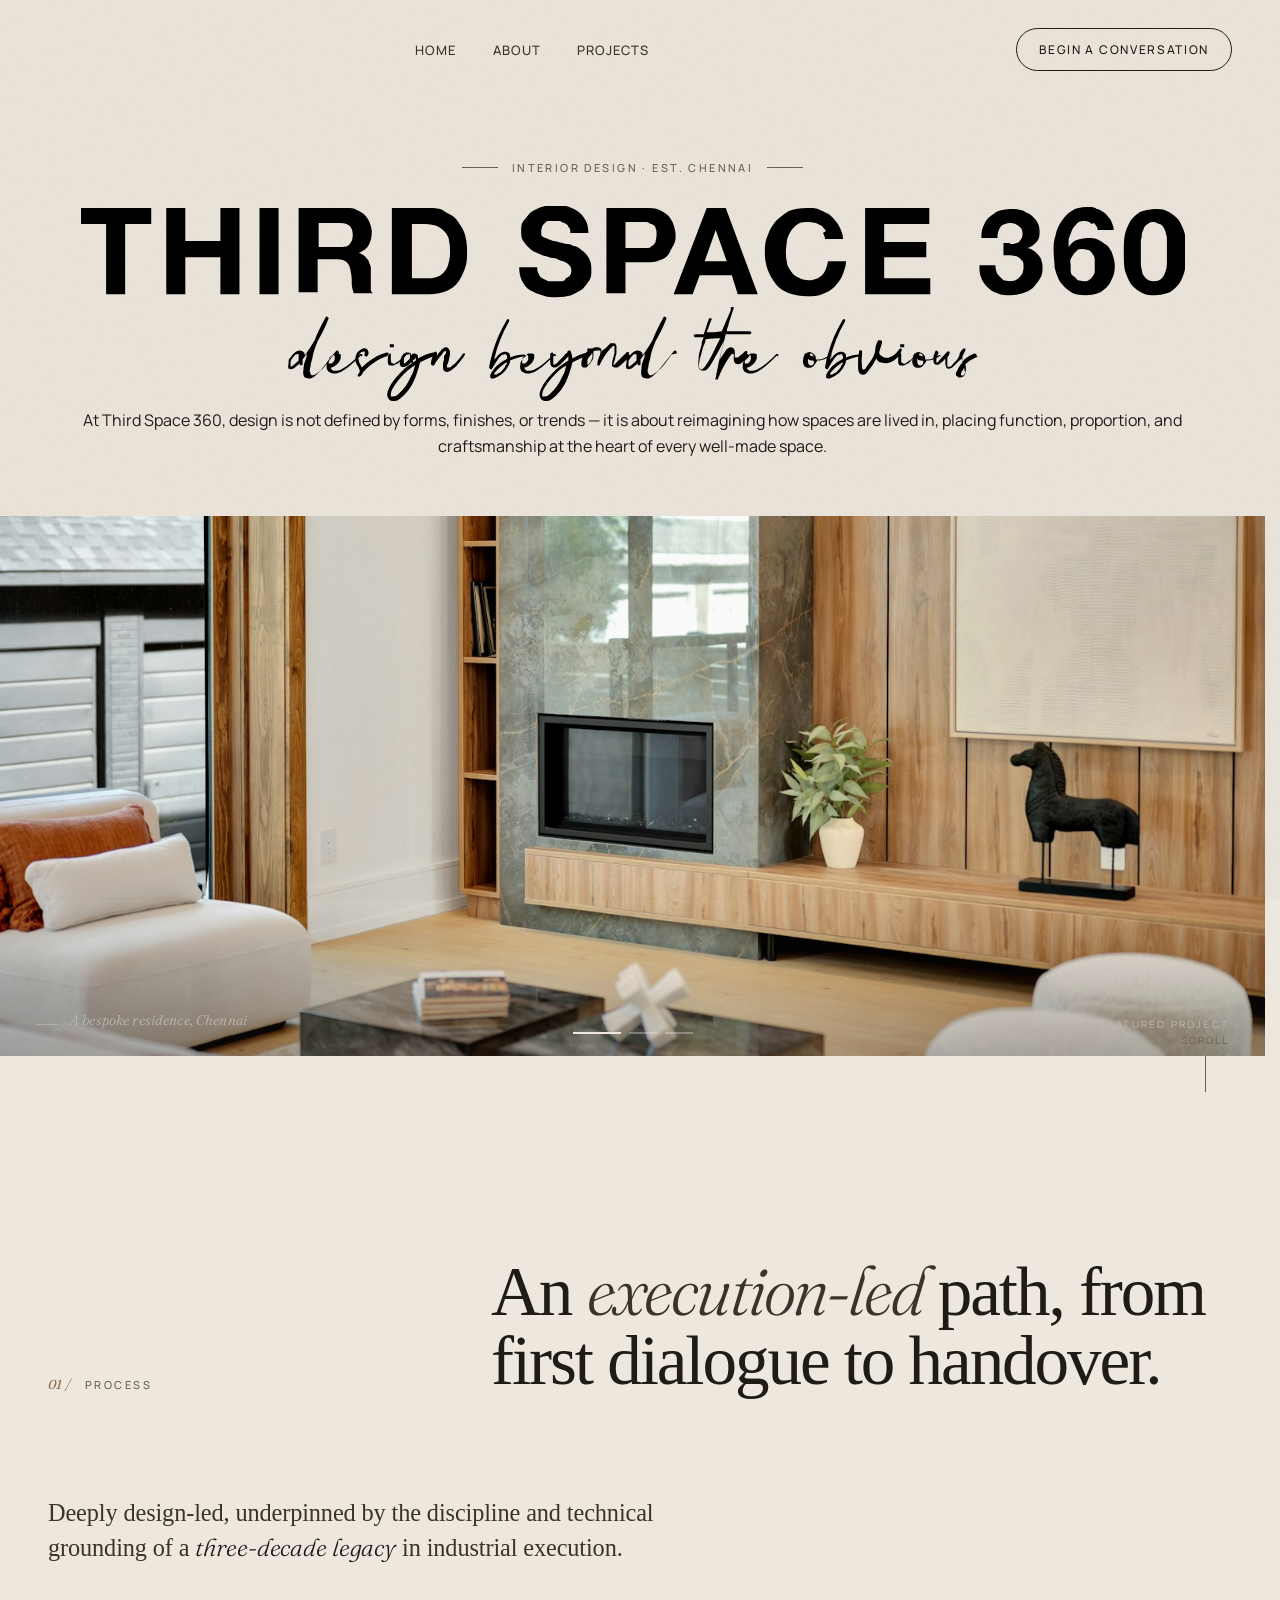
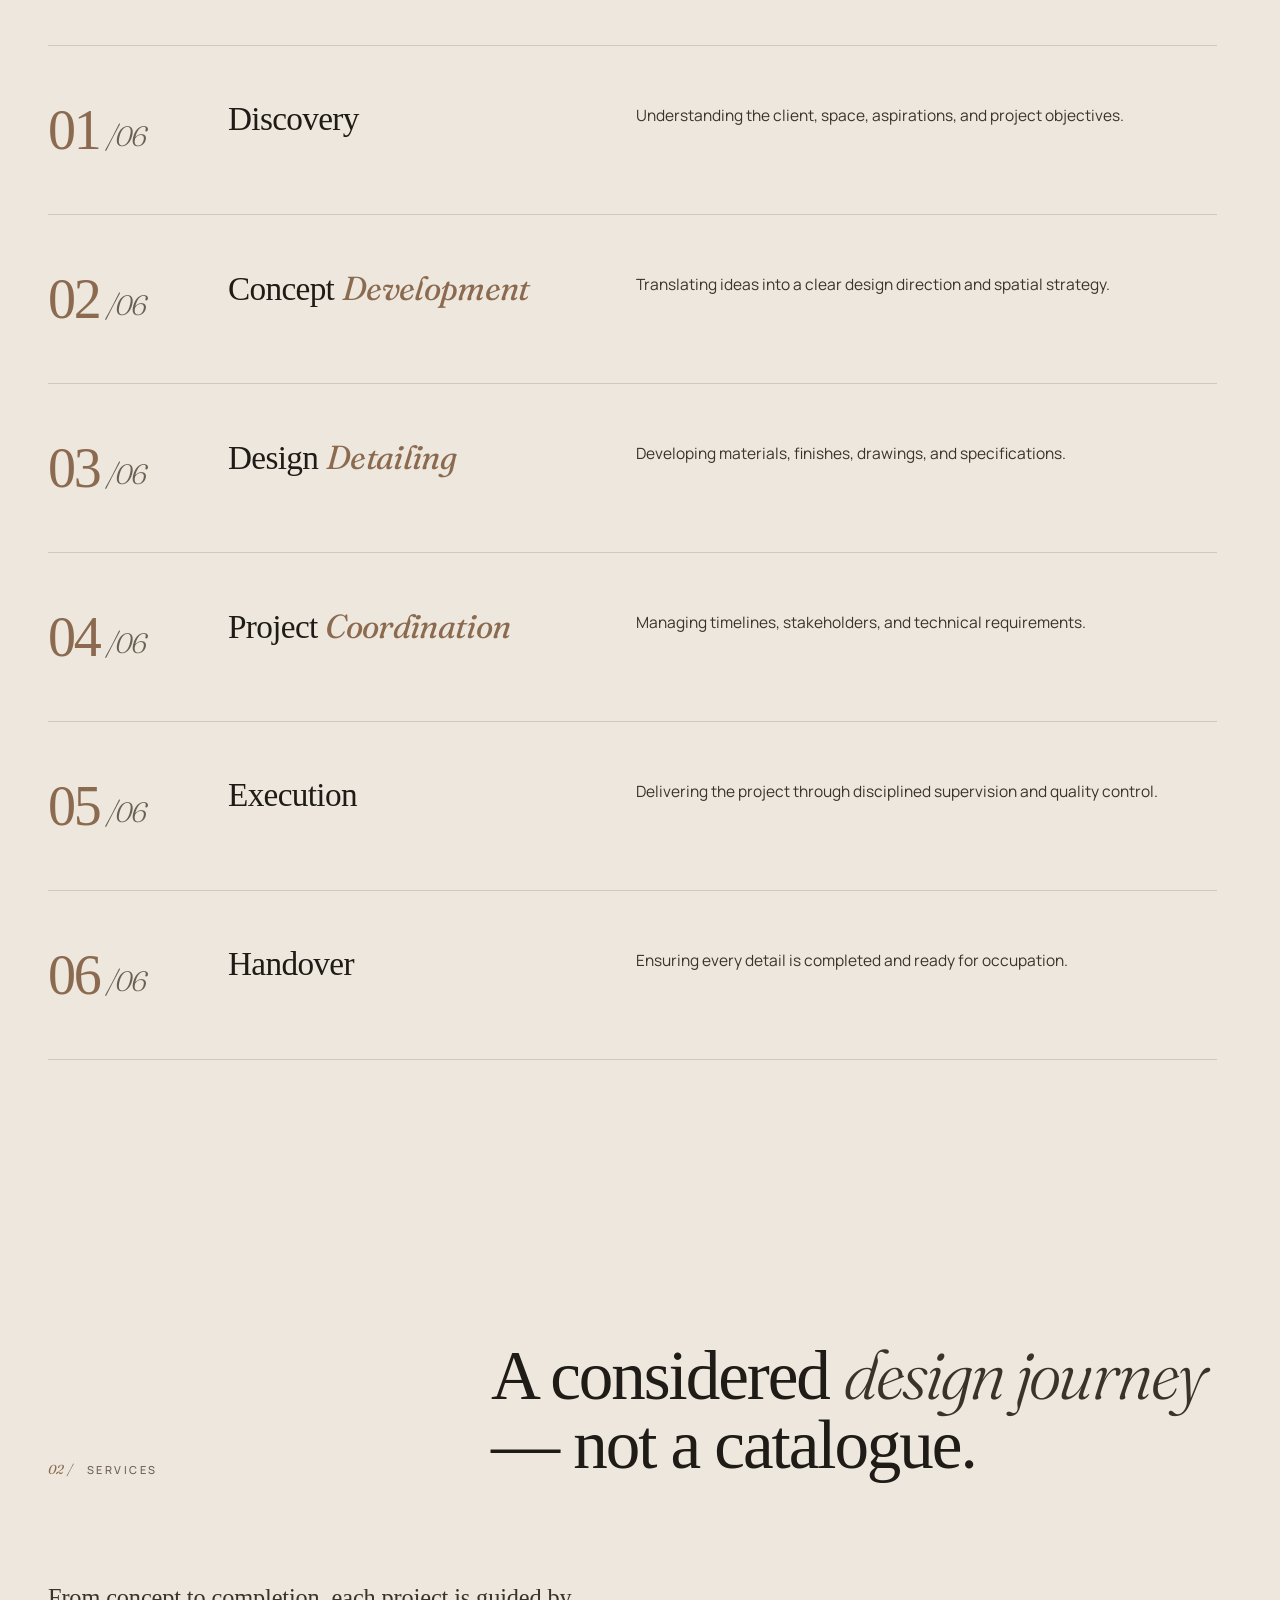
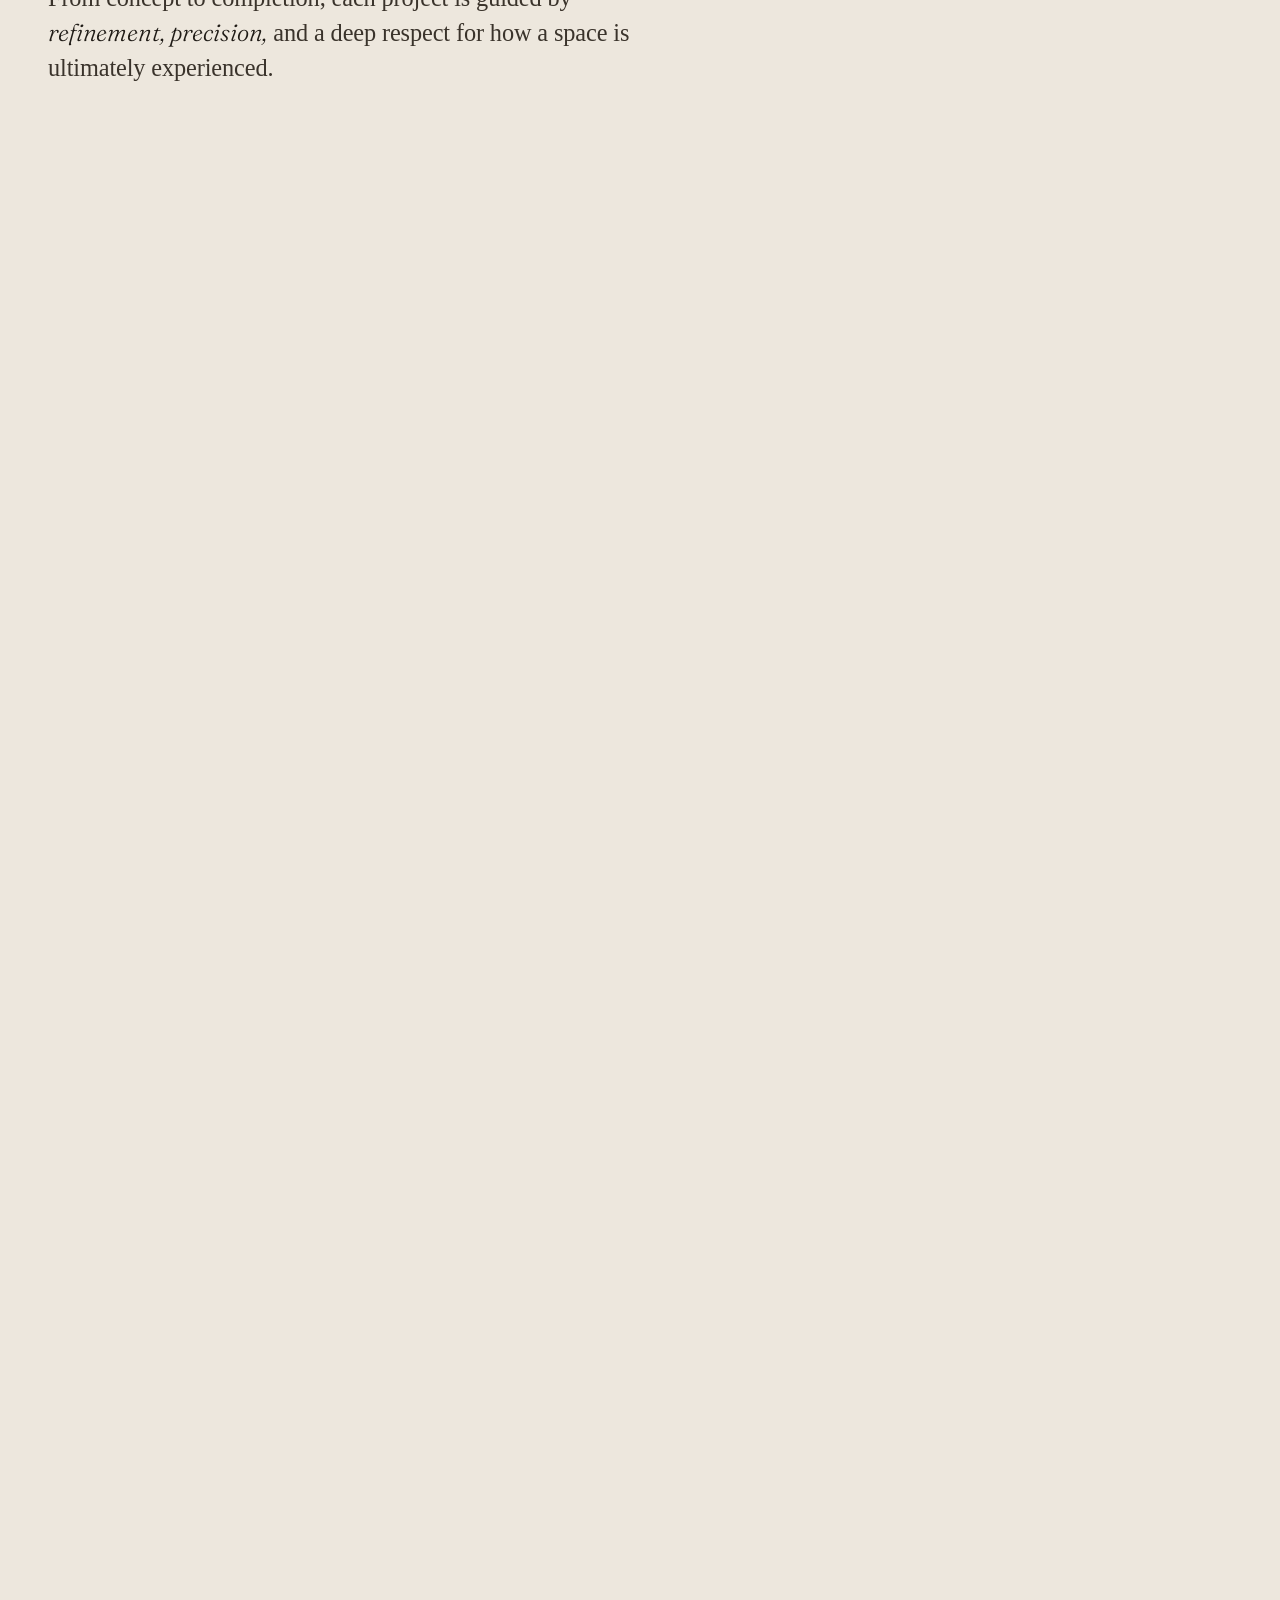
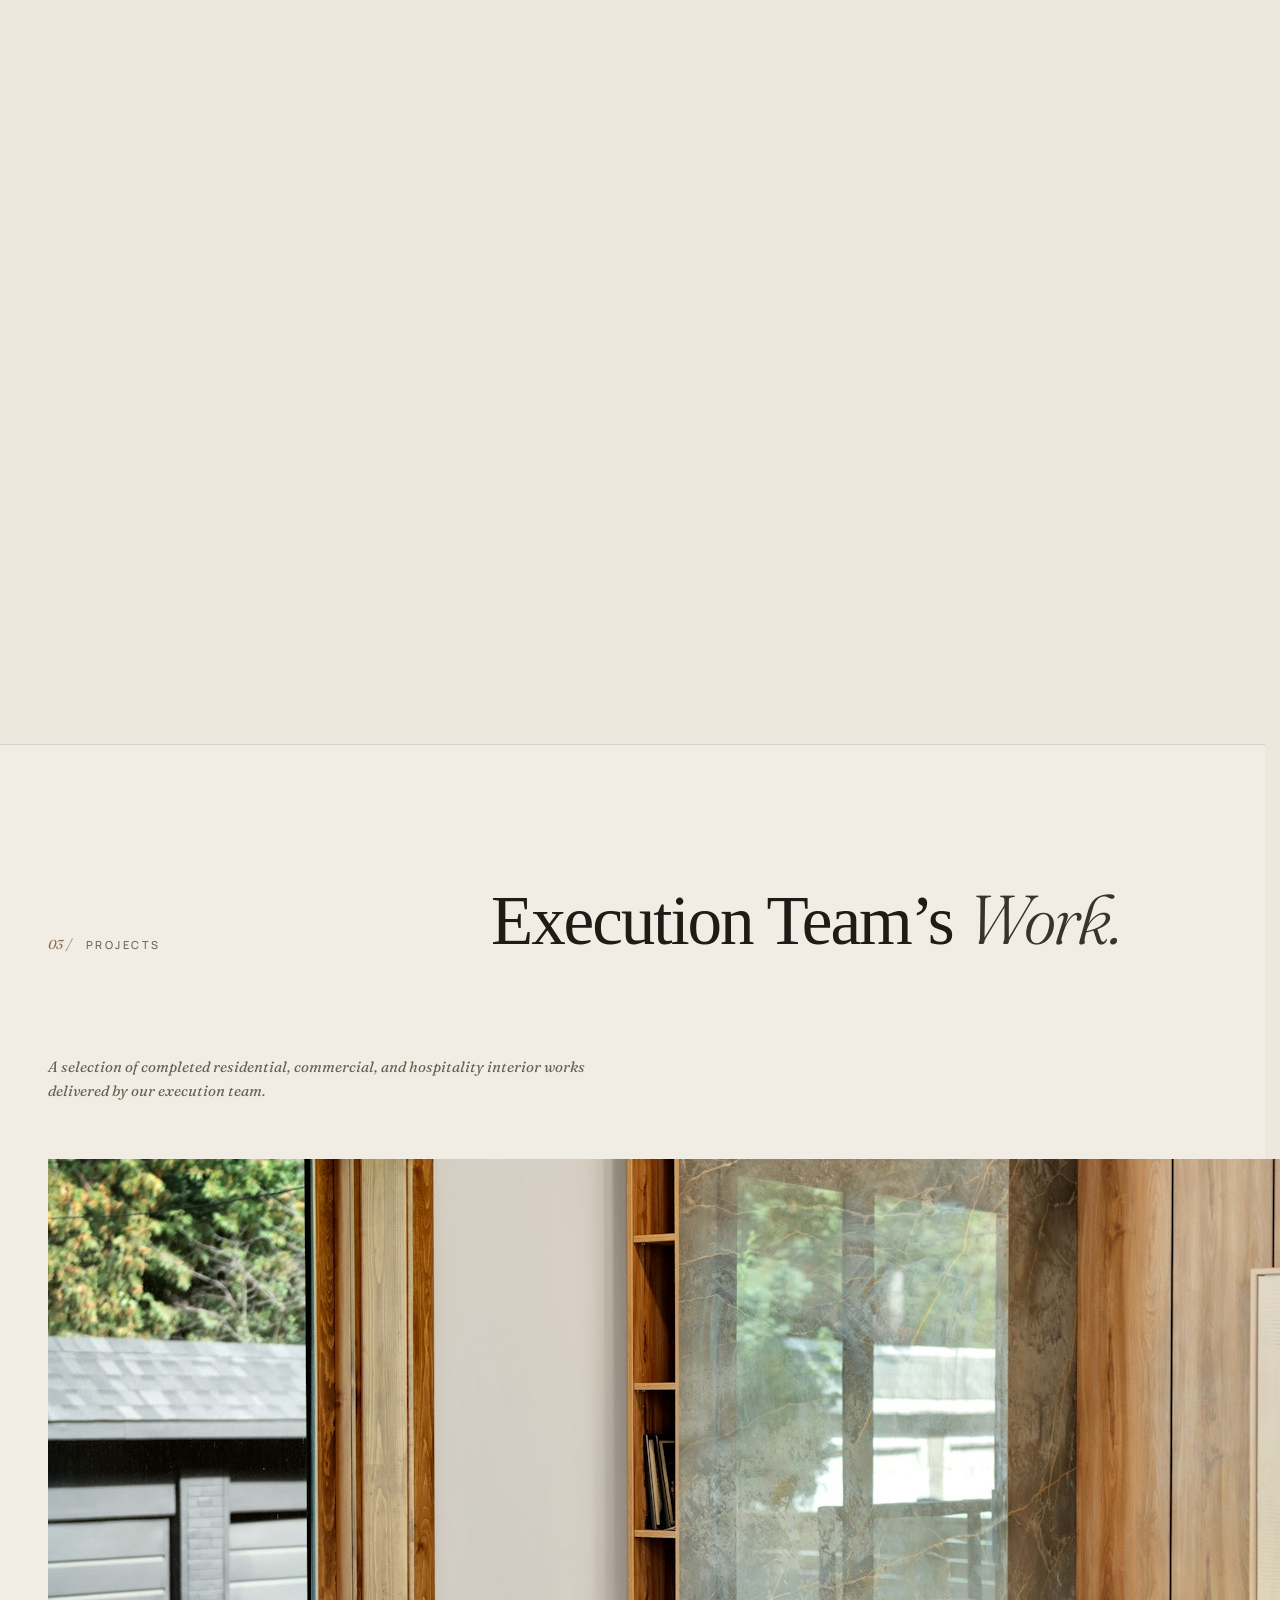
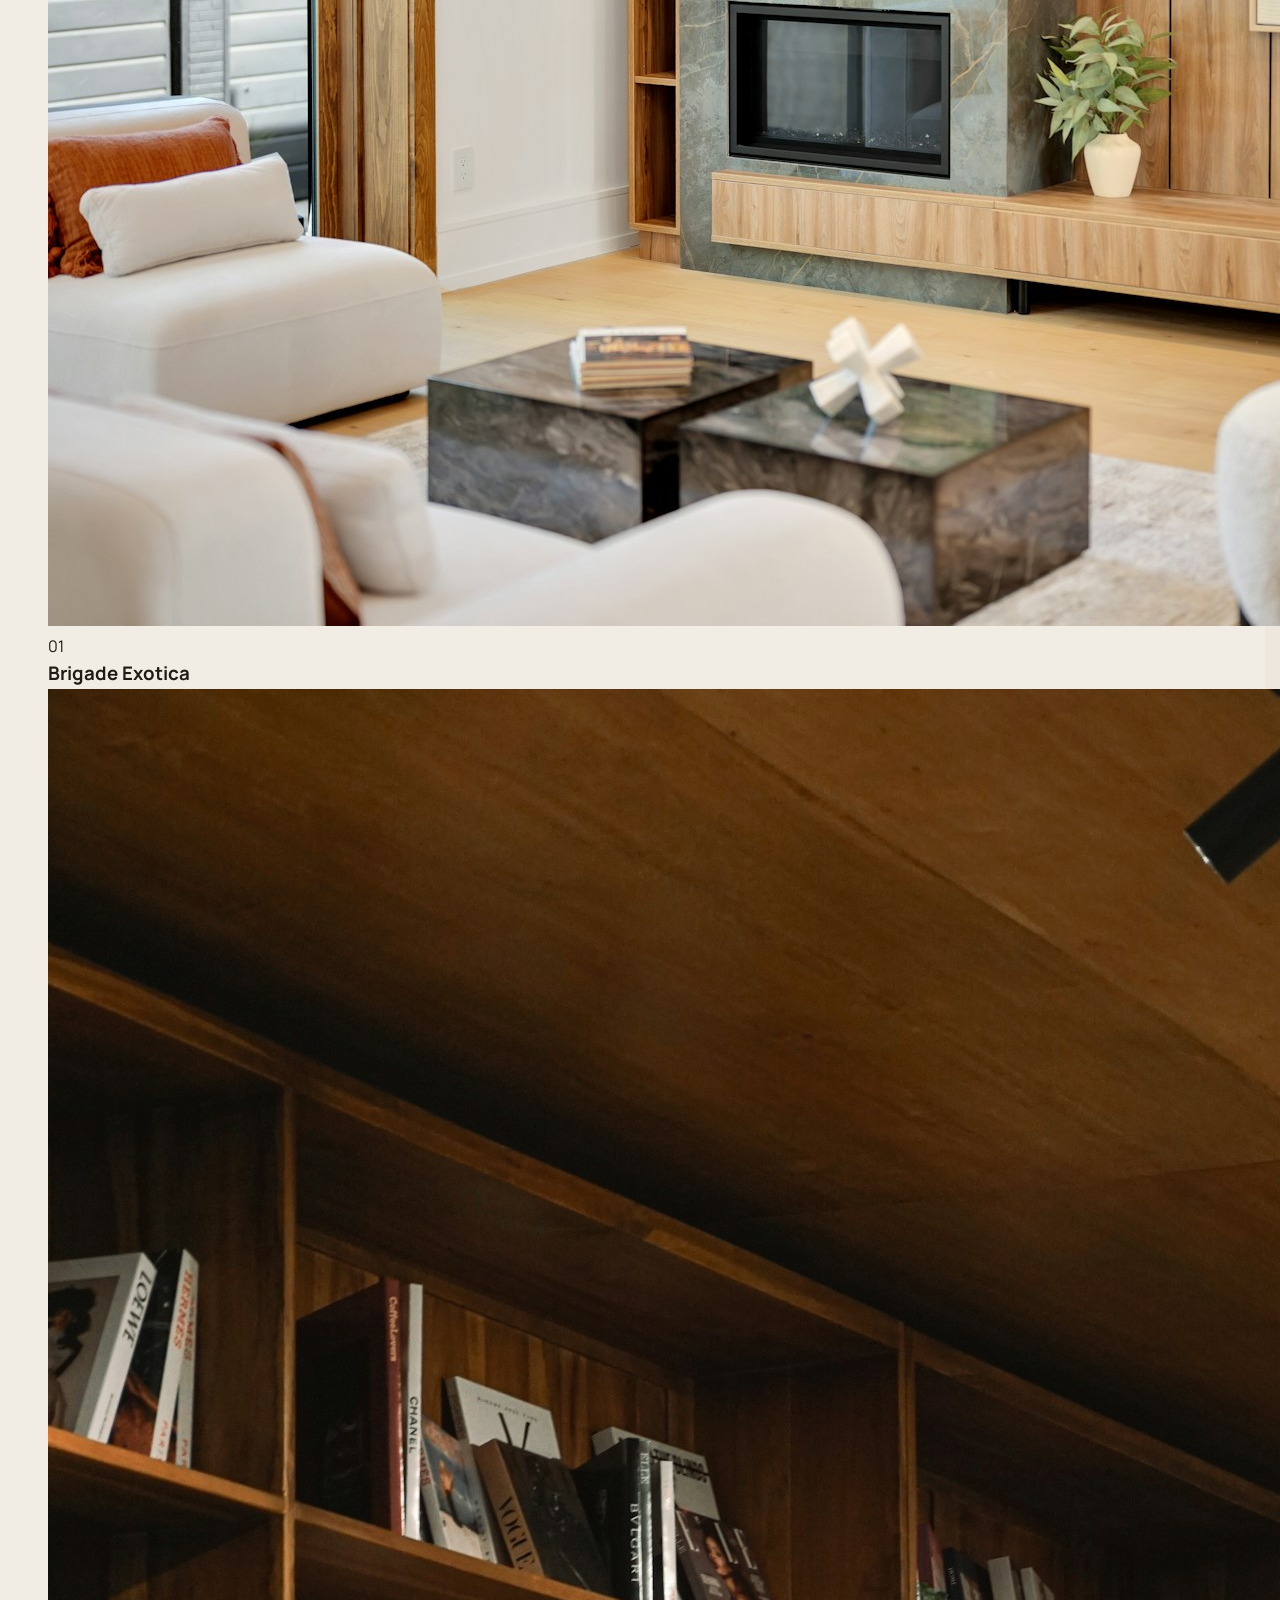
==== commit 0ccb0d87: "Fix: Remove leftover inline script block syntax error and restore high-performance Google Fonts CDN" ====
--- a/index.html
+++ b/index.html
@@ -2,12 +2,10 @@
 <html lang="en">
 <head>
 <link rel="preconnect" href="https://api.resend.com">
-<!-- Preload primary fonts -->
-<link rel="preload" href="fonts/manrope-v15-latin-regular.woff2" as="font" type="font/woff2" crossorigin>
-<link rel="preload" href="fonts/fraunces-v38-latin-500.woff2" as="font" type="font/woff2" crossorigin>
-
-<!-- Modular Stylesheets -->
-<link rel="stylesheet" href="css/fonts.css" />
+<!-- High Performance Google Fonts Variable CDN -->
+<link rel="preconnect" href="https://fonts.googleapis.com">
+<link rel="preconnect" href="https://fonts.gstatic.com" crossorigin>
+<link href="https://fonts.googleapis.com/css2?family=Fraunces:ital,opsz,wght@0,9..144,300;0,9..144,400;0,9..144,500;1,9..144,300;1,9..144,400&family=Manrope:wght@300;400;500;600&display=swap" rel="stylesheet">
 <link rel="stylesheet" href="css/tokens.css" />
 <link rel="stylesheet" href="css/reset.css" />
 <link rel="stylesheet" href="css/typography.css" />
@@ -547,152 +545,6 @@
   <div class="credit">Designed with care, in Chennai.</div>
 </footer>
 
-<script>
-  // Nav scroll state
-  const nav = document.getElementById('nav');
-  let lastY = 0;
-  window.addEventListener('scroll', () => {
-    const y = window.scrollY;
-    if (y > 40) nav.classList.add('scrolled');
-    else nav.classList.remove('scrolled');
-    lastY = y;
-  }, { passive: true });
-
-  // Reveal on scroll
-  const reveals = document.querySelectorAll('.reveal');
-  const io = new IntersectionObserver((entries) => {
-    entries.forEach(e => {
-      if (e.isIntersecting) {
-        e.target.classList.add('in');
-        io.unobserve(e.target);
-      }
-    });
-  }, { threshold: 0.12, rootMargin: '0px 0px -60px 0px' });
-  reveals.forEach(el => io.observe(el));
-
-  // Hero slider — auto-rotate every 2.5s with manual click support
-  (function initHeroSlider() {
-    const slides = document.querySelectorAll('.hero-slide');
-    const indicators = document.querySelectorAll('.hero-indicator');
-    if (!slides.length) return;
-
-    const INTERVAL = 2500;
-    let current = 0;
-    let timer;
-
-    function showSlide(index) {
-      slides.forEach((s, i) => s.classList.toggle('active', i === index));
-      indicators.forEach((d, i) => d.classList.toggle('active', i === index));
-      current = index;
-    }
-
-    function startTimer() {
-      clearInterval(timer);
-      timer = setInterval(() => {
-        showSlide((current + 1) % slides.length);
-      }, INTERVAL);
-    }
-
-    indicators.forEach((d, i) => {
-      d.addEventListener('click', () => {
-        showSlide(i);
-        startTimer();
-      });
-    });
-
-    // Pause when tab not visible (saves battery, avoids skipping ahead)
-    document.addEventListener('visibilitychange', () => {
-      if (document.hidden) clearInterval(timer);
-      else startTimer();
-    });
-
-    startTimer();
-  })();
-
-  // Services — hover-reveal preview
-  (function initServicesHover() {
-    const rows = document.querySelectorAll('.services-hover .sh-row');
-    const imgs = document.querySelectorAll('.services-hover .sh-preview-img');
-    const caption = document.querySelector('.services-hover .sh-preview-caption');
-    if (!rows.length || !caption) return;
-
-    const title = caption.querySelector('.ctitle');
-    const meta = caption.querySelector('.cmeta');
-
-    function activate(idx, name) {
-      imgs.forEach((img, i) => img.classList.toggle('active', i === idx));
-      rows.forEach((r, i) => r.classList.toggle('active', i === idx));
-
-      caption.classList.remove('show');
-      setTimeout(() => {
-        title.textContent = name;
-        meta.textContent = 'Service / 0' + (idx + 1);
-        caption.classList.add('show');
-      }, 100);
-    }
-
-    rows.forEach((row, i) => {
-      const name = row.dataset.name.replace(/&amp;/g, '&');
-      row.addEventListener('mouseenter', () => activate(i, name));
-      // Touch — tap to advance preview on devices without hover
-      row.addEventListener('click', () => activate(i, name));
-    });
-  })();
-
-  // Projects — click a tile to open the project modal
-  (function initProjectModal() {
-    const cards = document.querySelectorAll('.project-card');
-    const modal = document.getElementById('project-modal');
-    if (!cards.length || !modal) return;
-
-    const titleEl = document.getElementById('project-modal-title');
-    let lastFocused = null;
-
-    function openModal(card) {
-      const name = card.dataset.project || 'Project';
-      titleEl.textContent = name;
-      lastFocused = document.activeElement;
-      modal.classList.add('open');
-      document.body.style.overflow = 'hidden';
-    }
-
-    function closeModal() {
-      modal.classList.remove('open');
-      document.body.style.overflow = '';
-      if (lastFocused) lastFocused.focus();
-    }
-
-    cards.forEach(card => {
-      card.addEventListener('click', () => openModal(card));
-      card.addEventListener('keydown', (e) => {
-        if (e.key === 'Enter' || e.key === ' ') {
-          e.preventDefault();
-          openModal(card);
-        }
-      });
-    });
-
-    modal.querySelectorAll('[data-modal-close]').forEach(el => {
-      el.addEventListener('click', closeModal);
-    });
-
-    document.addEventListener('keydown', (e) => {
-      if (e.key === 'Escape' && modal.classList.contains('open')) closeModal();
-    });
-  })();
-
-  // Form feedback
-  , 3200);
-  }
-
-  // Mobile menu (simple smooth scroll close)
-  document.querySelectorAll('.nav-links a').forEach(a => {
-    a.addEventListener('click', () => {
-      // visual feedback only
-    });
-  });
-</script>
-
-  <script type="module" src="js/app.js"></script>
+<script type="module" src="js/app.js"></script>
 </body>
 </html>
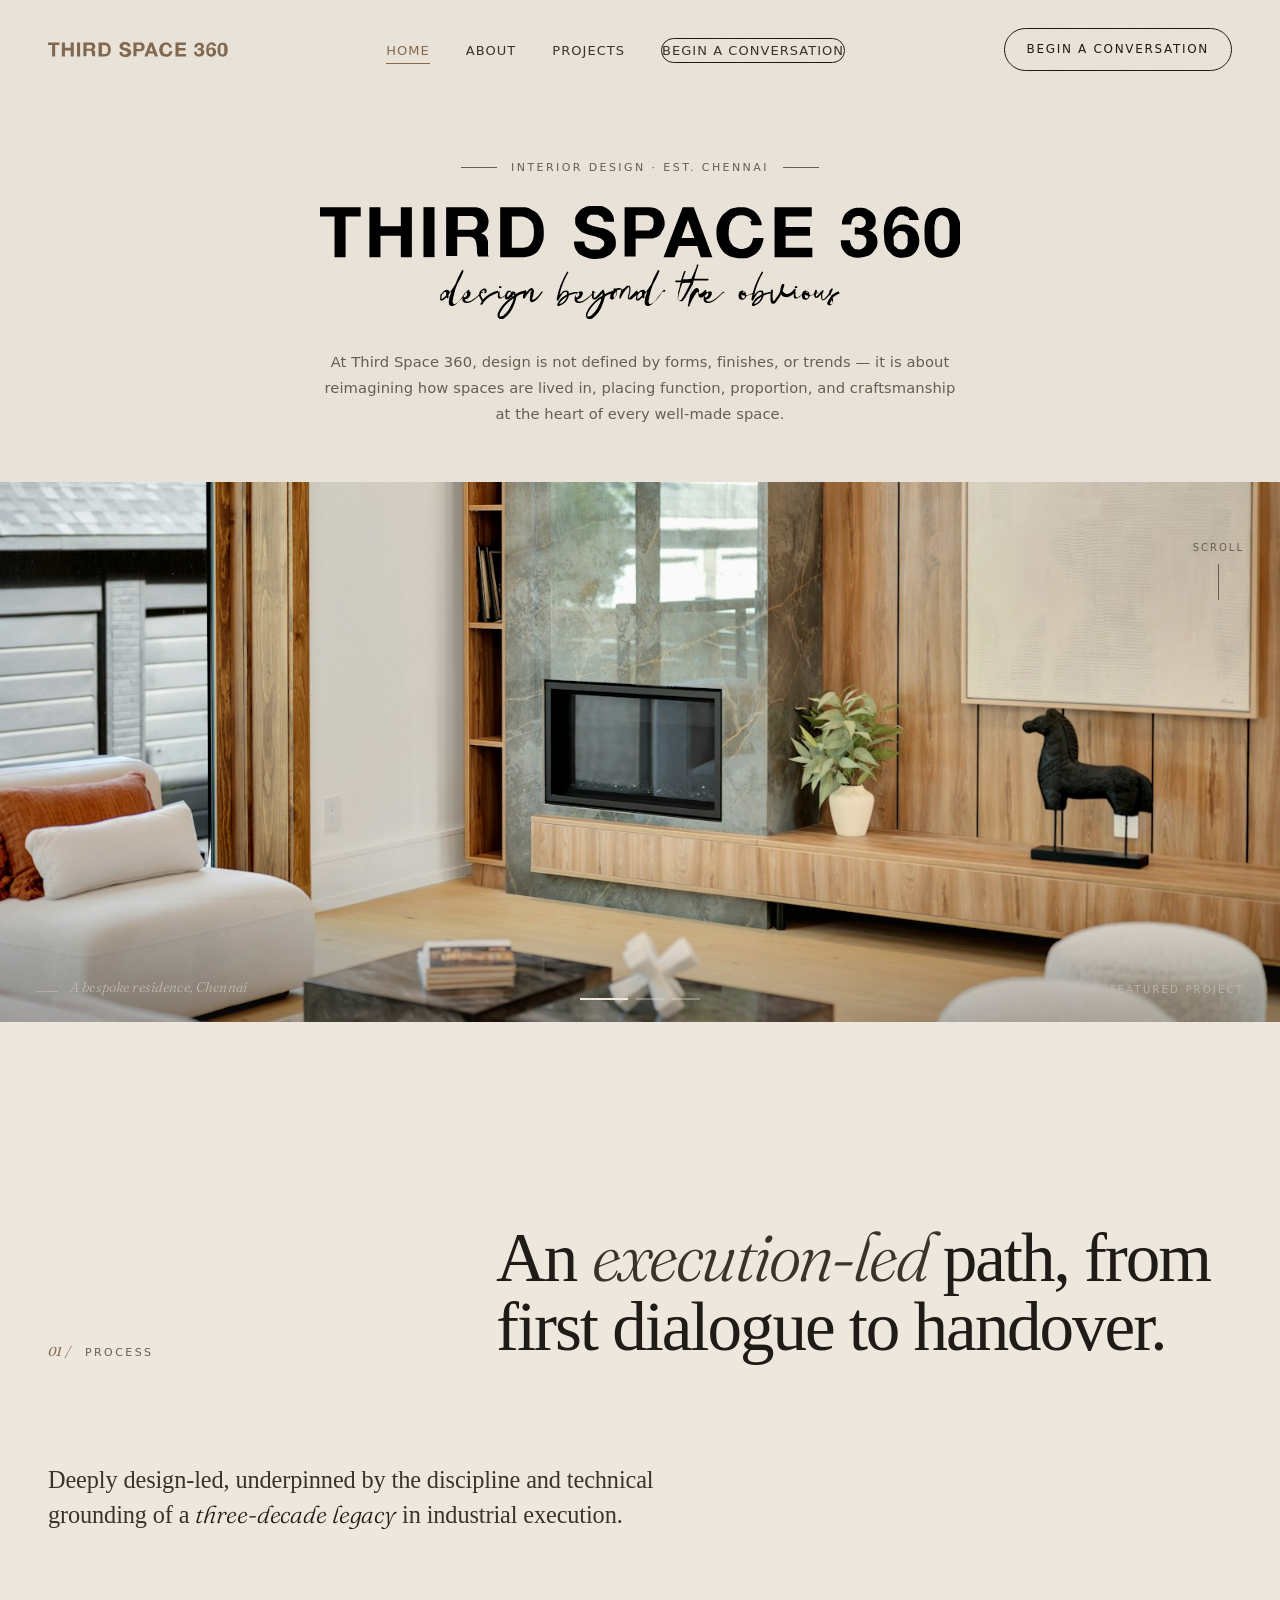
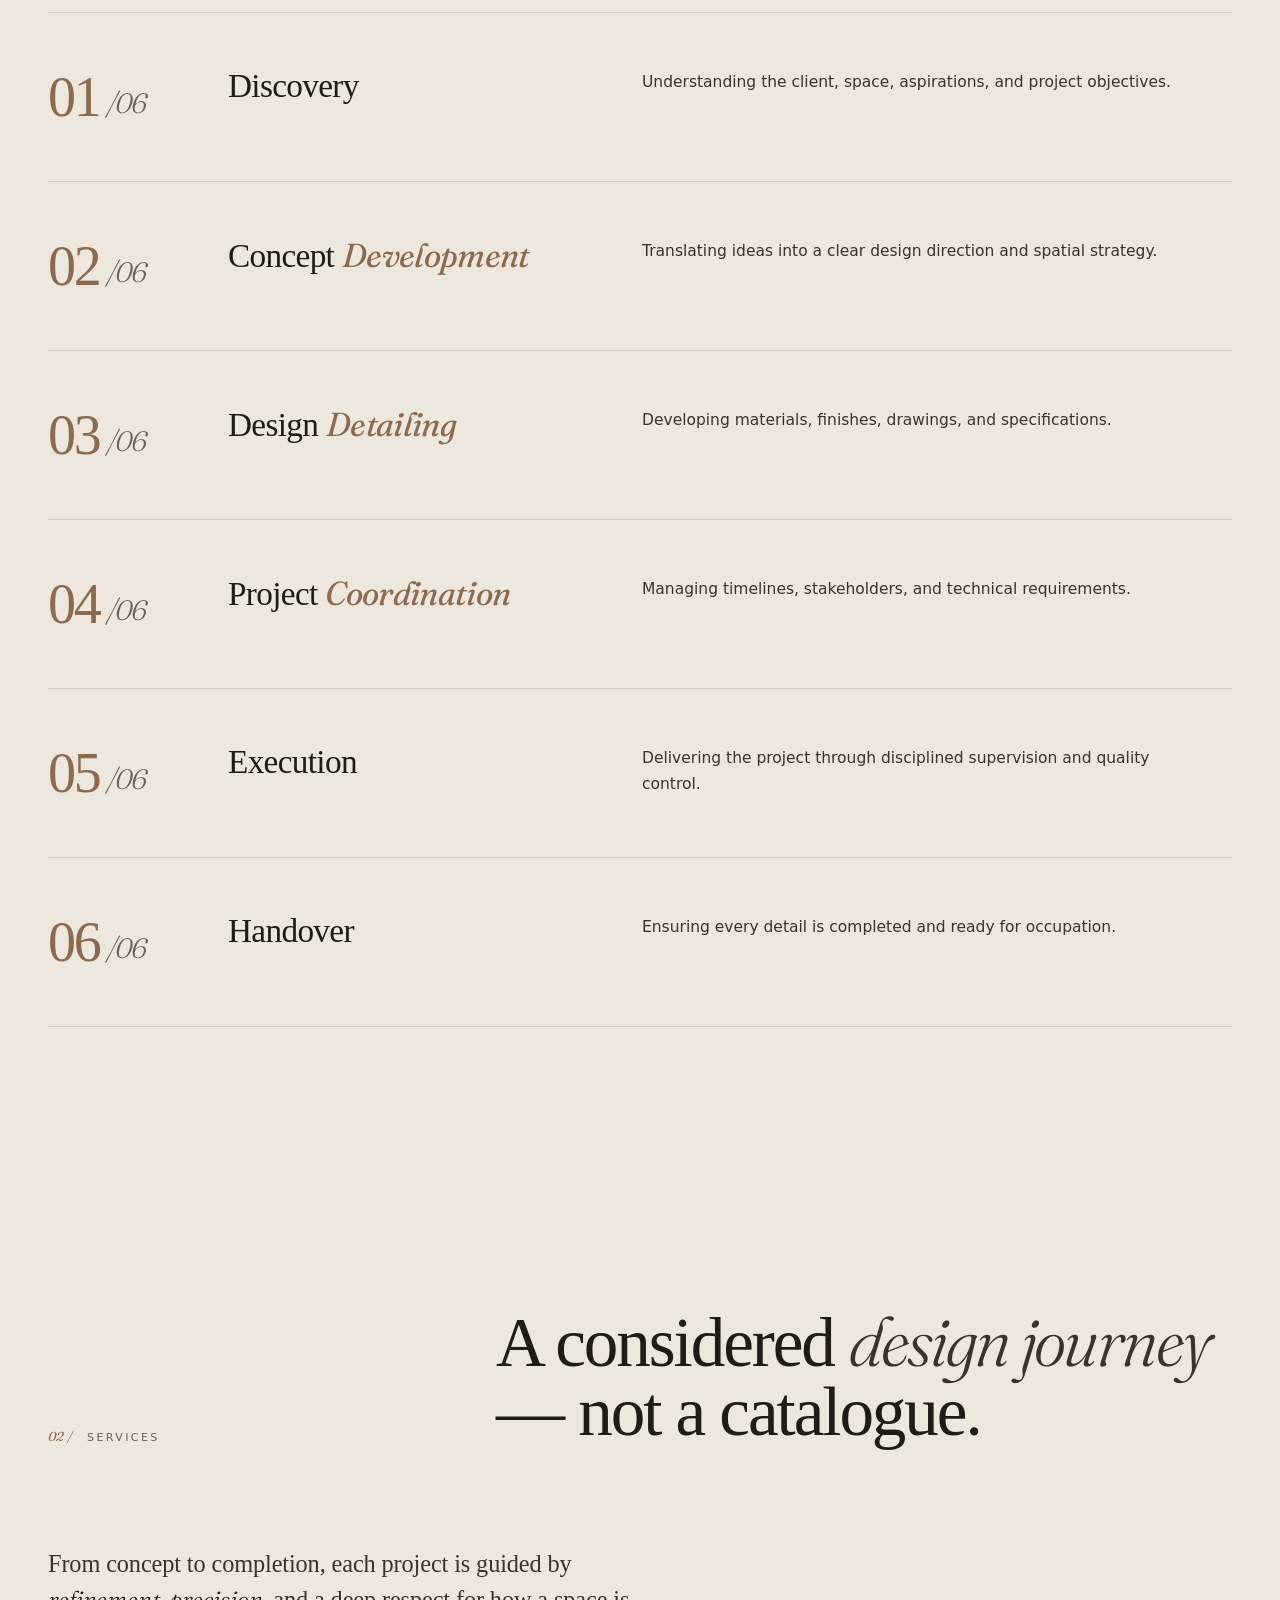
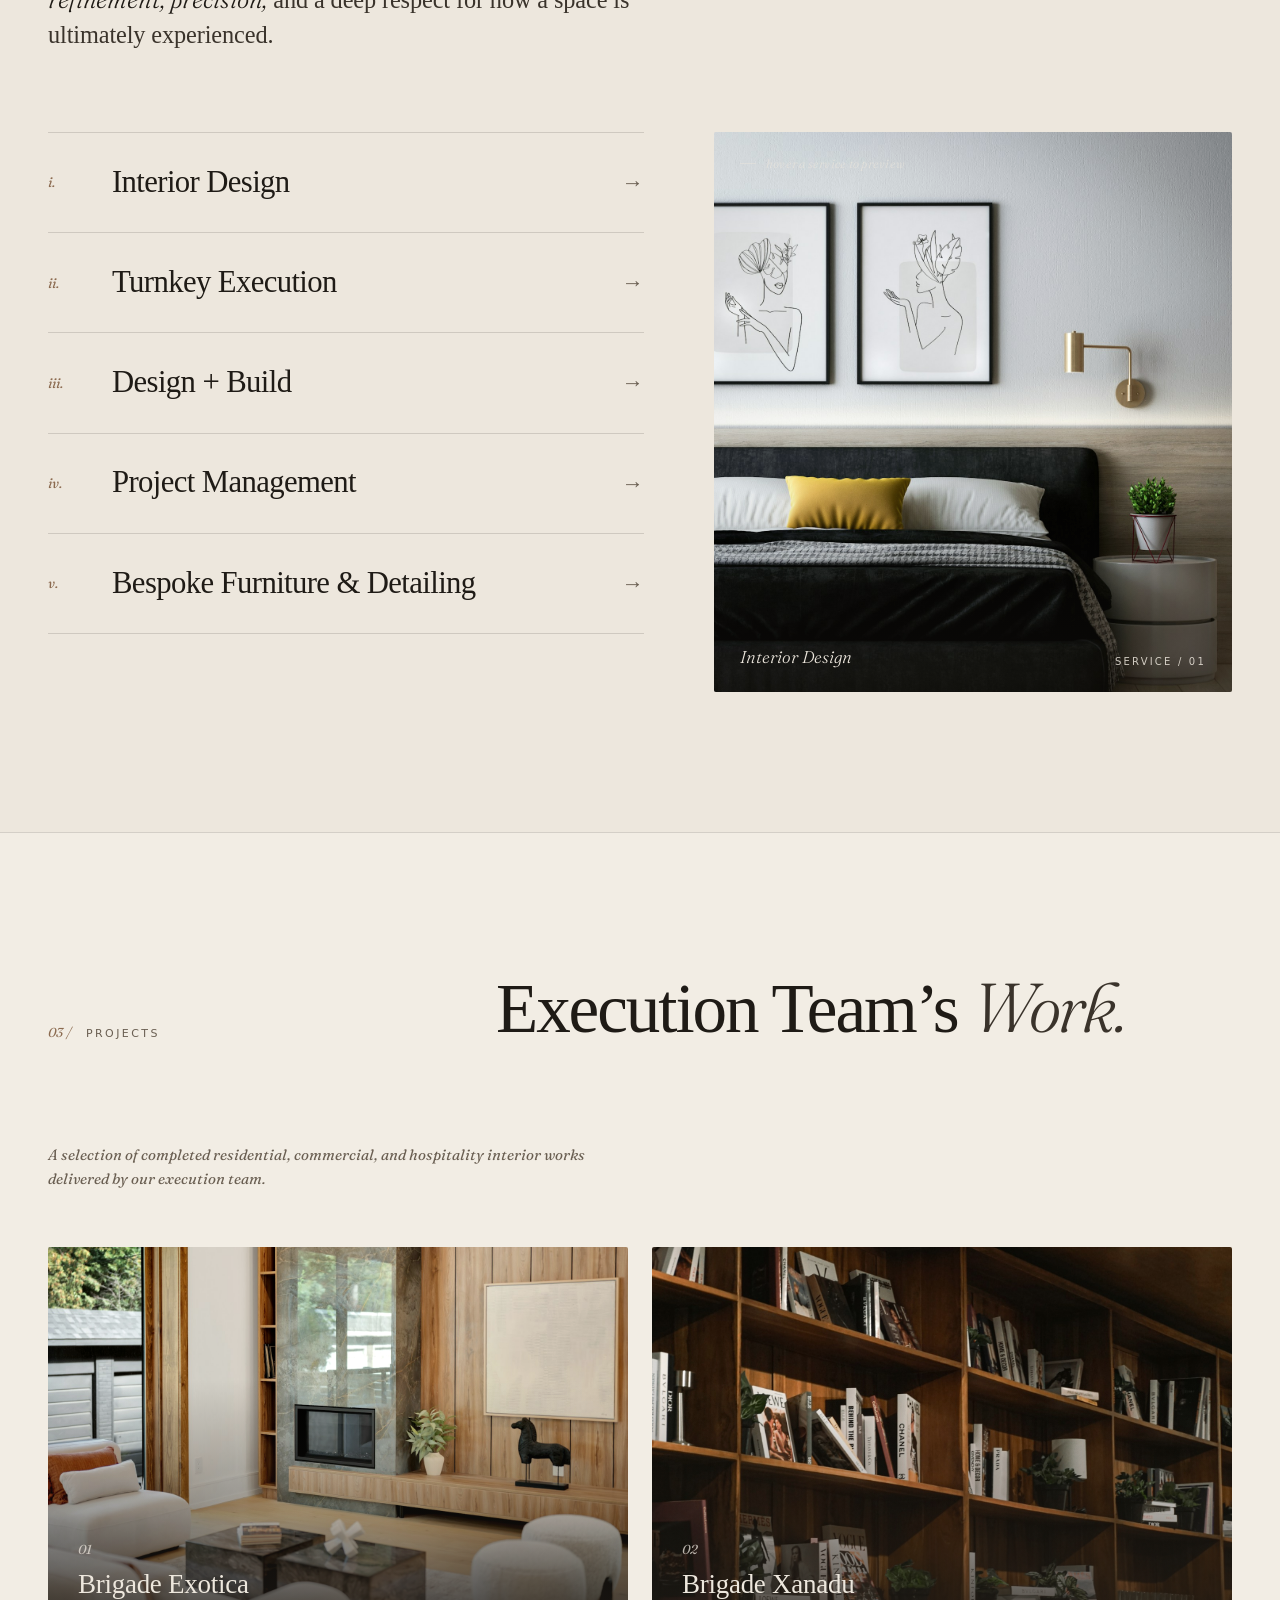
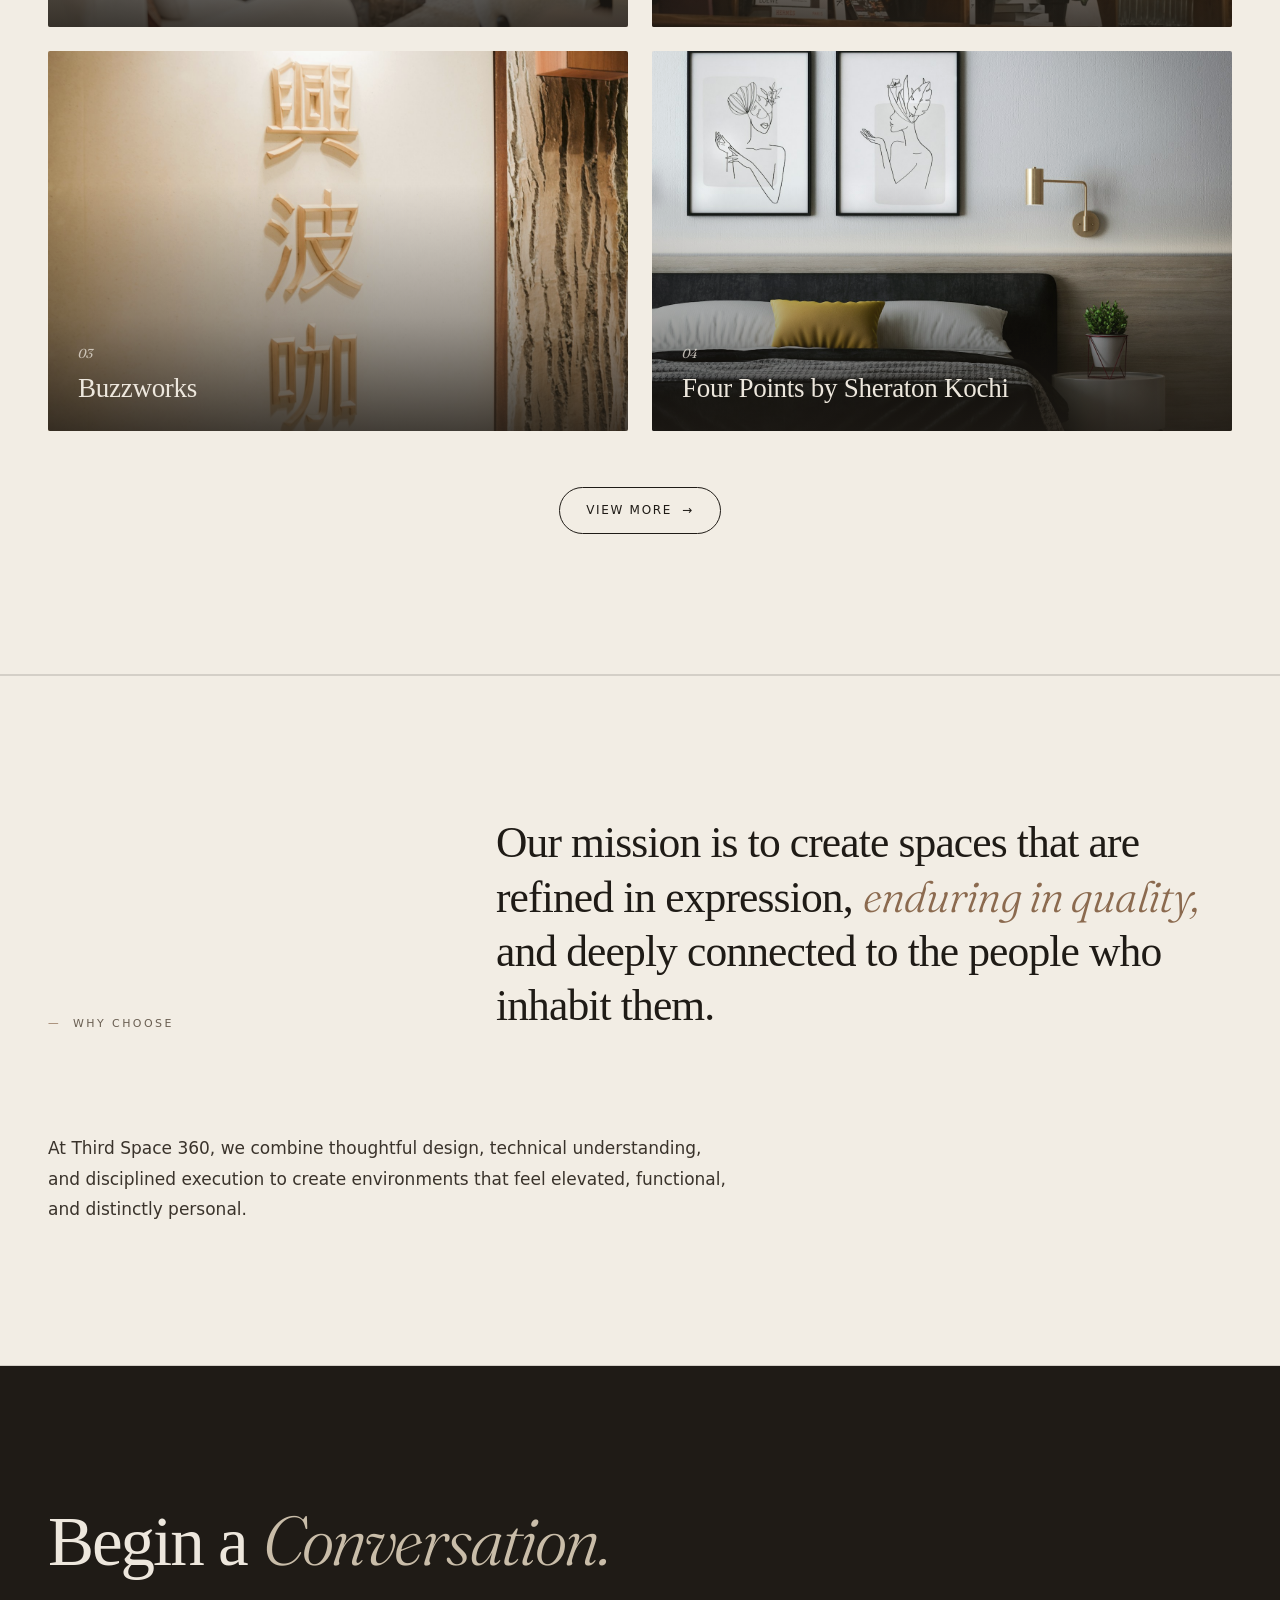
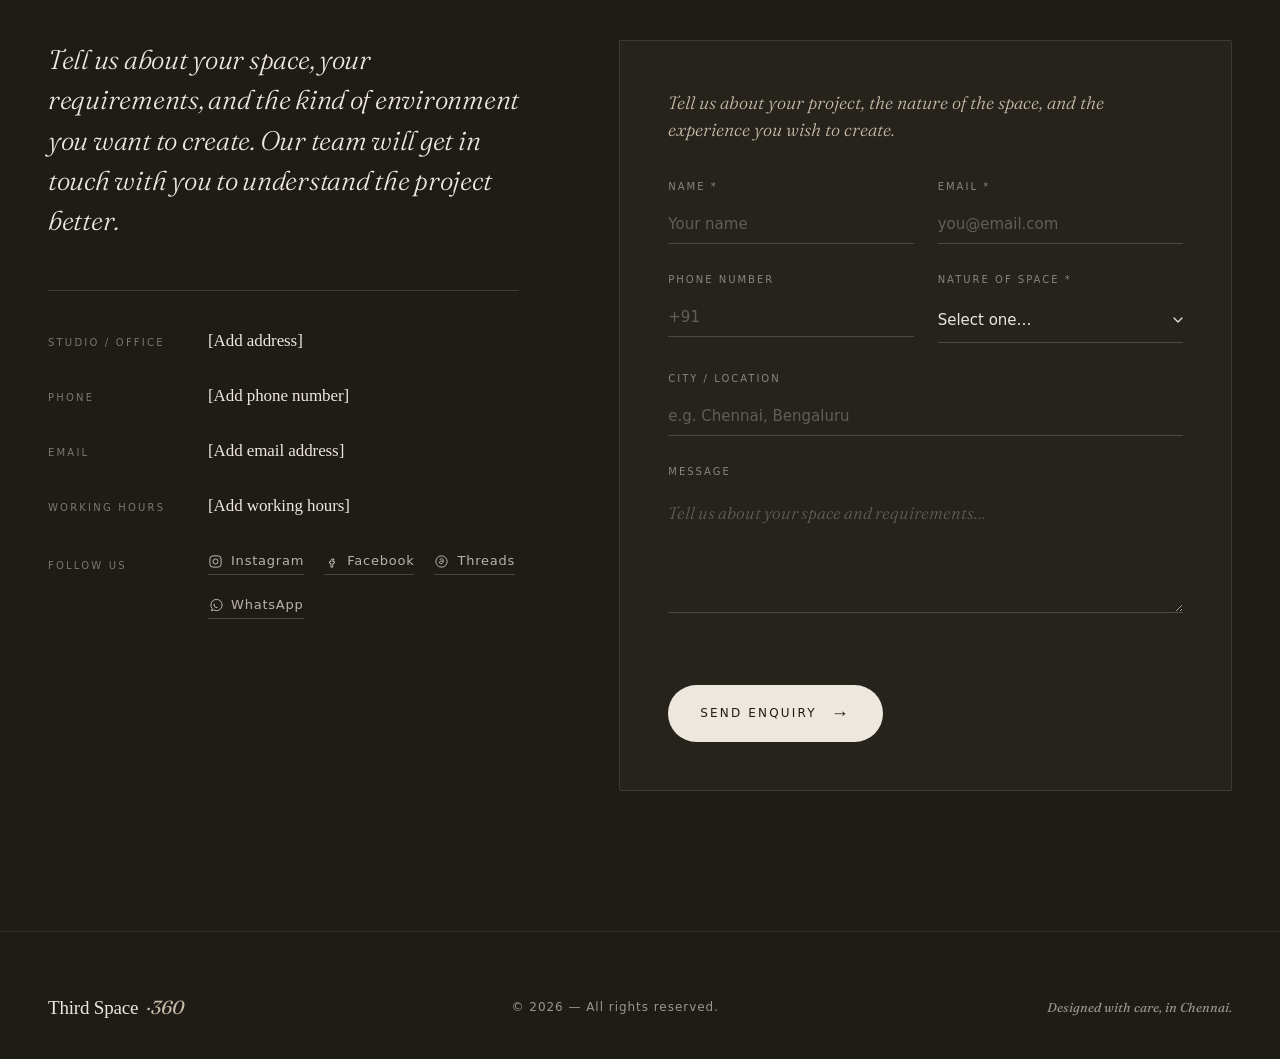
==== commit 281bda79: "Fix: Restore 100% complete CSS rules from Final_sec__1_.html into unified css/main.css bundle" ====
--- a/index.html
+++ b/index.html
@@ -6,21 +6,9 @@
 <link rel="preconnect" href="https://fonts.googleapis.com">
 <link rel="preconnect" href="https://fonts.gstatic.com" crossorigin>
 <link href="https://fonts.googleapis.com/css2?family=Fraunces:ital,opsz,wght@0,9..144,300;0,9..144,400;0,9..144,500;1,9..144,300;1,9..144,400&family=Manrope:wght@300;400;500;600&display=swap" rel="stylesheet">
-<link rel="stylesheet" href="css/tokens.css" />
-<link rel="stylesheet" href="css/reset.css" />
-<link rel="stylesheet" href="css/typography.css" />
-<link rel="stylesheet" href="css/components/nav.css" />
-<link rel="stylesheet" href="css/components/hero.css" />
-<link rel="stylesheet" href="css/components/section.css" />
-<link rel="stylesheet" href="css/components/about.css" />
-<link rel="stylesheet" href="css/components/services.css" />
-<link rel="stylesheet" href="css/components/projects.css" />
-<link rel="stylesheet" href="css/components/process.css" />
-<link rel="stylesheet" href="css/components/contact.css" />
-<link rel="stylesheet" href="css/components/form.css" />
-<link rel="stylesheet" href="css/components/footer.css" />
-<link rel="stylesheet" href="css/animations.css" />
-<link rel="stylesheet" href="css/responsive.css" />
+<script src="https://challenges.cloudflare.com/turnstile/v0/api.js" async defer></script>
+<!-- High Performance Production CSS Bundle -->
+<link rel="stylesheet" href="css/main.css" />
 <script src="https://challenges.cloudflare.com/turnstile/v0/api.js" async defer></script>
 </head>
 <body>
--- a/css/main.css
+++ b/css/main.css
@@ -0,0 +1,1337 @@
+/* Production Unified CSS Bundle — 100% Exact Design Spec from Final_sec__1_.html */
+@import url('fonts.css');
+@import url('tokens.css');
+
+
+  :root {
+    --bone: #EDE7DD;
+    --bone-soft: #F2EDE4;
+    --bone-deep: #E2DBCE;
+    --sand: #C9BDA9;
+    --clay: #8B6A4F;
+    --clay-soft: #A98870;
+    --ink: #1F1B16;
+    --ink-soft: #3A332B;
+    --ink-mute: #6A5F52;
+    --hairline: rgba(31, 27, 22, 0.14);
+    --hairline-soft: rgba(31, 27, 22, 0.07);
+
+    --display: 'Fraunces', 'Cormorant Garamond', Georgia, serif;
+    --body: 'Manrope', system-ui, sans-serif;
+
+    --easing: cubic-bezier(0.22, 1, 0.36, 1);
+  }
+
+  * { margin: 0; padding: 0; box-sizing: border-box; }
+  html { scroll-behavior: smooth; }
+
+  body {
+    background: var(--bone);
+    color: var(--ink);
+    font-family: var(--body);
+    font-weight: 400;
+    font-size: 16px;
+    line-height: 1.6;
+    -webkit-font-smoothing: antialiased;
+    -moz-osx-font-smoothing: grayscale;
+    overflow-x: hidden;
+  }
+
+  /* Subtle paper grain overlay */
+  body::before {
+    content: '';
+    position: fixed;
+    inset: 0;
+    pointer-events: none;
+    z-index: 1000;
+    opacity: 0.35;
+    mix-blend-mode: multiply;
+    background-image: url("data:image/svg+xml;utf8,<svg xmlns='http://www.w3.org/2000/svg' width='220' height='220'><filter id='n'><feTurbulence type='fractalNoise' baseFrequency='0.85' numOctaves='2' stitchTiles='stitch'/><feColorMatrix values='0 0 0 0 0.12 0 0 0 0 0.10 0 0 0 0 0.08 0 0 0 0.18 0'/></filter><rect width='100%' height='100%' filter='url(%23n)'/></svg>");
+  }
+
+  ::selection { background: var(--ink); color: var(--bone); }
+
+  a { color: inherit; text-decoration: none; }
+
+  /* — Typography utilities — */
+  .display {
+    font-family: var(--display);
+    font-weight: 300;
+    letter-spacing: -0.02em;
+    line-height: 0.95;
+  }
+
+  .eyebrow {
+    font-family: var(--body);
+    font-size: 11px;
+    font-weight: 500;
+    letter-spacing: 0.22em;
+    text-transform: uppercase;
+    color: var(--ink-mute);
+  }
+
+  .italic { font-style: italic; font-weight: 400; }
+
+  /* — Navigation — */
+  nav.site {
+    position: fixed;
+    top: 0; left: 0; right: 0;
+    z-index: 100;
+    padding: 28px 48px;
+    display: flex;
+    justify-content: space-between;
+    align-items: center;
+    transition: background 0.5s var(--easing), padding 0.5s var(--easing), border-color 0.5s var(--easing);
+    border-bottom: 1px solid transparent;
+  }
+
+  nav.site.scrolled {
+    background: rgba(237, 231, 221, 0.88);
+    backdrop-filter: blur(14px) saturate(1.1);
+    -webkit-backdrop-filter: blur(14px) saturate(1.1);
+    padding: 18px 48px;
+    border-bottom-color: var(--hairline-soft);
+  }
+
+  .brand {
+    font-family: var(--display);
+    font-weight: 400;
+    font-size: 19px;
+    letter-spacing: -0.01em;
+    display: flex;
+    align-items: baseline;
+    gap: 8px;
+  }
+  .brand .mark {
+    display: inline-block;
+    width: 7px;
+    height: 7px;
+    border-radius: 50%;
+    background: var(--clay);
+    transform: translateY(-3px);
+  }
+  .brand span.three-sixty {
+    font-style: italic;
+    color: var(--ink-soft);
+  }
+
+  .brand-logo {
+    display: flex;
+    align-items: center;
+  }
+  .brand-logo svg {
+    height: 15px;
+    width: auto;
+    display: block;
+  }
+
+  .nav-links {
+    display: flex;
+    gap: 36px;
+    list-style: none;
+  }
+  .nav-links a {
+    font-size: 13px;
+    font-weight: 500;
+    letter-spacing: 0.08em;
+    text-transform: uppercase;
+    color: var(--ink-soft);
+    position: relative;
+    padding: 4px 0;
+    transition: color 0.3s var(--easing);
+  }
+  .nav-links a::after {
+    content: '';
+    position: absolute;
+    left: 0; right: 0; bottom: -2px;
+    height: 1px;
+    background: var(--ink);
+    transform: scaleX(0);
+    transform-origin: left;
+    transition: transform 0.5s var(--easing);
+  }
+  .nav-links a:hover { color: var(--ink); }
+  .nav-links a:hover::after { transform: scaleX(1); }
+  .nav-links a.active { color: var(--clay); }
+  .nav-links a.active::after { transform: scaleX(1); background: var(--clay); }
+
+  .nav-cta {
+    font-size: 12px;
+    font-weight: 500;
+    letter-spacing: 0.14em;
+    text-transform: uppercase;
+    padding: 11px 22px;
+    border: 1px solid var(--ink);
+    border-radius: 999px;
+    transition: all 0.4s var(--easing);
+  }
+  .nav-cta:hover { background: var(--ink); color: var(--bone); }
+
+  .menu-toggle { display: none; }
+
+  /* — Hero — centered title block + full-width image — */
+  .hero {
+    min-height: 100vh;
+    padding: 150px 0 60px;
+    display: flex;
+    flex-direction: column;
+    align-items: center;
+    position: relative;
+  }
+
+  .hero-title-block {
+    padding: 0 48px 56px;
+    text-align: center;
+    width: 100%;
+    max-width: 1200px;
+  }
+
+  .hero-eyebrow {
+    margin-bottom: 30px;
+    display: inline-flex;
+    align-items: center;
+    gap: 14px;
+    justify-content: center;
+  }
+  .hero-eyebrow .line {
+    width: 36px;
+    height: 1px;
+    background: var(--ink-mute);
+  }
+
+  .hero-logo {
+    display: block;
+    width: 100%;
+    max-width: 640px;
+    margin: 0 auto;
+  }
+  .hero-logo svg {
+    display: block;
+    width: 100%;
+    height: auto;
+  }
+
+  .hero-intro {
+    max-width: 640px;
+    margin: 30px auto 0;
+    font-family: var(--body);
+    font-weight: 400;
+    font-size: clamp(14px, 1.15vw, 16px);
+    line-height: 1.75;
+    color: var(--ink-mute);
+    letter-spacing: 0.005em;
+  }
+
+  /* Full-width image frame with slider */
+  .hero-image-frame {
+    width: 100%;
+    position: relative;
+    height: 60vh;
+    min-height: 420px;
+    overflow: hidden;
+    background: var(--bone-deep);
+  }
+
+  .hero-slide {
+    position: absolute;
+    inset: 0;
+    opacity: 0;
+    z-index: 0;
+    transition: opacity 1.2s var(--easing);
+    pointer-events: none;
+  }
+  .hero-slide.active {
+    opacity: 1;
+    z-index: 1;
+    pointer-events: auto;
+  }
+
+  .hero-slide img {
+    width: 100%;
+    height: 100%;
+    object-fit: cover;
+    display: block;
+    filter: saturate(0.92) contrast(1.02);
+    transform: scale(1.02);
+    transition: transform 6s var(--easing);
+  }
+  .hero-slide.active img {
+    transform: scale(1);
+  }
+
+  .hero-image-frame::after {
+    content: '';
+    position: absolute;
+    inset: 0;
+    background: linear-gradient(180deg, transparent 70%, rgba(31, 27, 22, 0.28));
+    pointer-events: none;
+    z-index: 2;
+  }
+
+  .hero-slide-caption {
+    position: absolute;
+    bottom: 24px;
+    left: 36px;
+    color: var(--bone);
+    font-family: var(--display);
+    font-style: italic;
+    font-weight: 300;
+    font-size: 14px;
+    letter-spacing: 0.01em;
+    display: flex;
+    align-items: baseline;
+    gap: 12px;
+    opacity: 0;
+    transform: translateY(8px);
+    transition: opacity 1s var(--easing) 0.25s, transform 1s var(--easing) 0.25s;
+  }
+  .hero-slide-caption::before {
+    content: '';
+    display: inline-block;
+    width: 22px;
+    height: 1px;
+    background: var(--bone);
+    opacity: 0.7;
+  }
+  .hero-slide.active .hero-slide-caption {
+    opacity: 1;
+    transform: translateY(0);
+  }
+
+  .hero-slide-meta {
+    position: absolute;
+    bottom: 24px;
+    right: 36px;
+    color: var(--bone);
+    font-size: 10px;
+    font-weight: 500;
+    letter-spacing: 0.22em;
+    text-transform: uppercase;
+    opacity: 0;
+    transform: translateY(8px);
+    transition: opacity 1s var(--easing) 0.35s, transform 1s var(--easing) 0.35s;
+  }
+  .hero-slide.active .hero-slide-meta {
+    opacity: 0.85;
+    transform: translateY(0);
+  }
+
+  /* Slide indicators */
+  .hero-indicators {
+    position: absolute;
+    bottom: 22px;
+    left: 50%;
+    transform: translateX(-50%);
+    z-index: 3;
+    display: flex;
+    gap: 8px;
+  }
+  .hero-indicator {
+    width: 28px;
+    height: 2px;
+    background: rgba(237, 231, 221, 0.35);
+    border: none;
+    padding: 0;
+    cursor: pointer;
+    transition: background 0.5s var(--easing), width 0.5s var(--easing);
+    position: relative;
+    overflow: hidden;
+  }
+  .hero-indicator:hover { background: rgba(237, 231, 221, 0.6); }
+  .hero-indicator.active {
+    background: rgba(237, 231, 221, 0.25);
+    width: 48px;
+  }
+  .hero-indicator.active::after {
+    content: '';
+    position: absolute;
+    inset: 0;
+    background: var(--bone);
+    transform-origin: left;
+    animation: indicatorFill 2.5s linear forwards;
+  }
+  @keyframes indicatorFill {
+    from { transform: scaleX(0); }
+    to { transform: scaleX(1); }
+  }
+
+  /* Scroll indicator */
+  .scroll-cue {
+    position: absolute;
+    top: 60vh;
+    right: 36px;
+    transform: translateY(20px);
+    display: flex;
+    flex-direction: column;
+    align-items: center;
+    gap: 8px;
+    color: var(--ink-mute);
+    font-size: 10px;
+    letter-spacing: 0.2em;
+    text-transform: uppercase;
+    pointer-events: none;
+  }
+  .scroll-cue .line {
+    width: 1px;
+    height: 36px;
+    background: var(--ink-mute);
+    position: relative;
+    overflow: hidden;
+  }
+  .scroll-cue .line::after {
+    content: '';
+    position: absolute;
+    top: -100%;
+    left: 0;
+    width: 100%;
+    height: 50%;
+    background: var(--ink);
+    animation: trickle 2.4s var(--easing) infinite;
+  }
+  @keyframes trickle {
+    0% { transform: translateY(0); }
+    100% { transform: translateY(400%); }
+  }
+
+  /* — Sections shared — */
+  section {
+    padding: 140px 48px;
+    position: relative;
+  }
+
+  .section-header {
+    display: grid;
+    grid-template-columns: 1fr 2fr;
+    gap: 80px;
+    margin-bottom: 100px;
+    align-items: end;
+  }
+
+  .section-number {
+    display: flex;
+    align-items: baseline;
+    gap: 14px;
+  }
+  .section-number .num {
+    font-family: var(--display);
+    font-size: 13px;
+    font-style: italic;
+    color: var(--clay);
+    font-weight: 400;
+  }
+  .section-number .label {
+    font-size: 11px;
+    font-weight: 500;
+    letter-spacing: 0.22em;
+    text-transform: uppercase;
+    color: var(--ink-mute);
+  }
+
+  .section-title {
+    font-family: var(--display);
+    font-weight: 300;
+    font-size: clamp(40px, 5.4vw, 84px);
+    line-height: 1;
+    letter-spacing: -0.03em;
+    color: var(--ink);
+  }
+  .section-title .italic-word {
+    font-style: italic;
+    color: var(--ink-soft);
+  }
+
+
+
+  /* — Why Choose — */
+  .why-choose {
+    background: var(--bone-soft);
+    border-top: 1px solid var(--hairline);
+    border-bottom: 1px solid var(--hairline);
+  }
+  .why-mission {
+    font-family: var(--display);
+    font-weight: 300;
+    font-size: clamp(27px, 3.4vw, 50px);
+    line-height: 1.24;
+    letter-spacing: -0.02em;
+    color: var(--ink);
+  }
+  .why-mission .italic-word { font-style: italic; color: var(--clay); }
+  .why-text {
+    font-size: 17px;
+    line-height: 1.8;
+    color: var(--ink-soft);
+    max-width: 680px;
+  }
+  .why-text .italic-word { font-style: italic; color: var(--ink); }
+
+  /* — Services — Hover-reveal preview — */
+  .services-intro {
+    max-width: 640px;
+    font-family: var(--display);
+    font-weight: 300;
+    font-size: clamp(20px, 1.9vw, 26px);
+    line-height: 1.45;
+    color: var(--ink-soft);
+    margin-bottom: 80px;
+    letter-spacing: -0.005em;
+  }
+  .services-intro .italic-word { font-style: italic; color: var(--ink); }
+
+  .services-hover {
+    display: grid;
+    grid-template-columns: 1.15fr 1fr;
+    gap: 70px;
+    align-items: start;
+  }
+
+  /* Left — list */
+  .sh-list {
+    border-top: 1px solid var(--hairline);
+  }
+  .sh-row {
+    display: grid;
+    grid-template-columns: 36px 1fr 30px;
+    gap: 28px;
+    padding: 32px 0;
+    border-bottom: 1px solid var(--hairline);
+    cursor: pointer;
+    align-items: center;
+    transition: padding 0.5s var(--easing);
+    position: relative;
+  }
+  .sh-row::before {
+    content: '';
+    position: absolute;
+    left: 0; top: 0; bottom: 0;
+    width: 2px;
+    background: var(--clay);
+    transform: scaleY(0);
+    transition: transform 0.5s var(--easing);
+  }
+  .sh-row:hover { padding-left: 14px; }
+  .sh-row:hover::before { transform: scaleY(1); }
+
+  .sh-num {
+    font-family: var(--display);
+    font-style: italic;
+    color: var(--clay);
+    font-size: 14px;
+  }
+  .sh-name {
+    font-family: var(--display);
+    font-weight: 400;
+    font-size: clamp(24px, 2.4vw, 34px);
+    line-height: 1.1;
+    letter-spacing: -0.02em;
+    color: var(--ink);
+    transition: color 0.4s var(--easing);
+  }
+  .sh-row:hover .sh-name { color: var(--clay); }
+
+  .sh-arrow {
+    color: var(--ink-mute);
+    font-family: var(--display);
+    font-size: 22px;
+    transition: transform 0.5s var(--easing), color 0.5s var(--easing);
+    text-align: right;
+  }
+  .sh-row:hover .sh-arrow {
+    transform: translateX(8px);
+    color: var(--clay);
+  }
+
+  /* Hidden description that expands on hover (replaces previous service-desc) */
+  .sh-desc {
+    grid-column: 2 / 3;
+    font-size: 14px;
+    line-height: 1.65;
+    color: var(--ink-mute);
+    max-width: 520px;
+    max-height: 0;
+    overflow: hidden;
+    opacity: 0;
+    margin-top: 0;
+    transition: max-height 0.6s var(--easing), opacity 0.5s var(--easing), margin-top 0.5s var(--easing);
+  }
+  .sh-row:hover .sh-desc,
+  .sh-row.active .sh-desc {
+    max-height: 200px;
+    opacity: 1;
+    margin-top: 12px;
+  }
+
+  /* Right — sticky preview image */
+  .sh-preview {
+    position: sticky;
+    top: 110px;
+    height: 560px;
+    background: var(--bone-deep);
+    border-radius: 2px;
+    overflow: hidden;
+  }
+  .sh-preview-img {
+    position: absolute;
+    inset: 0;
+    width: 100%;
+    height: 100%;
+    object-fit: cover;
+    opacity: 0;
+    transition: opacity 0.9s var(--easing), transform 6s var(--easing);
+    filter: saturate(0.92) contrast(1.02);
+    transform: scale(1.03);
+  }
+  .sh-preview-img.active {
+    opacity: 1;
+    transform: scale(1);
+  }
+  .sh-preview::after {
+    content: '';
+    position: absolute;
+    inset: 0;
+    background: linear-gradient(180deg, transparent 60%, rgba(31, 27, 22, 0.36));
+    pointer-events: none;
+    z-index: 1;
+  }
+  .sh-preview-caption {
+    position: absolute;
+    bottom: 22px;
+    left: 26px;
+    right: 26px;
+    z-index: 2;
+    color: var(--bone);
+    display: flex;
+    justify-content: space-between;
+    align-items: end;
+    pointer-events: none;
+  }
+  .sh-preview-caption .ctitle {
+    font-family: var(--display);
+    font-style: italic;
+    font-weight: 300;
+    font-size: 17px;
+    letter-spacing: 0.005em;
+    opacity: 0;
+    transform: translateY(6px);
+    transition: opacity 0.6s var(--easing) 0.15s, transform 0.6s var(--easing) 0.15s;
+  }
+  .sh-preview-caption.show .ctitle { opacity: 1; transform: translateY(0); }
+  .sh-preview-caption .cmeta {
+    font-size: 10px;
+    letter-spacing: 0.22em;
+    text-transform: uppercase;
+    font-weight: 500;
+    opacity: 0;
+    transform: translateY(6px);
+    transition: opacity 0.6s var(--easing) 0.28s, transform 0.6s var(--easing) 0.28s;
+  }
+  .sh-preview-caption.show .cmeta { opacity: 0.85; transform: translateY(0); }
+  .sh-preview-hint {
+    position: absolute;
+    top: 22px;
+    left: 26px;
+    z-index: 2;
+    color: var(--bone);
+    font-family: var(--display);
+    font-style: italic;
+    font-weight: 300;
+    font-size: 12px;
+    opacity: 0.65;
+    letter-spacing: 0.02em;
+    display: flex;
+    align-items: center;
+    gap: 10px;
+  }
+  .sh-preview-hint::before {
+    content: '';
+    display: inline-block;
+    width: 16px;
+    height: 1px;
+    background: var(--bone);
+    opacity: 0.7;
+  }
+
+  /* — Projects — */
+  .projects {
+    background: var(--bone-soft);
+    border-top: 1px solid var(--hairline);
+    border-bottom: 1px solid var(--hairline);
+  }
+
+  .projects-note {
+    font-family: var(--display);
+    font-style: italic;
+    font-size: 15px;
+    color: var(--ink-mute);
+    margin-bottom: 56px;
+    max-width: 540px;
+    line-height: 1.6;
+  }
+
+  .project-grid {
+    display: grid;
+    grid-template-columns: repeat(2, 1fr);
+    gap: 24px;
+  }
+
+  .projects-cta {
+    display: flex;
+    justify-content: center;
+    margin-top: 56px;
+  }
+
+  .project-card {
+    position: relative;
+    height: 380px;
+    border-radius: 2px;
+    overflow: hidden;
+    cursor: pointer;
+    background: var(--bone-deep);
+    transition: transform 0.7s var(--easing);
+  }
+  .project-card:hover { transform: translateY(-6px); }
+
+  .project-card img {
+    position: absolute;
+    inset: 0;
+    width: 100%;
+    height: 100%;
+    object-fit: cover;
+    display: block;
+    filter: saturate(0.9) contrast(1.02);
+    transition: transform 1.4s var(--easing), filter 0.7s var(--easing);
+    z-index: 0;
+  }
+  .project-card:hover img { transform: scale(1.06); filter: saturate(1) contrast(1.03); }
+
+  /* Gradient scrim — deepens on hover so the revealed text stays legible */
+  .project-card::after {
+    content: '';
+    position: absolute;
+    inset: 0;
+    z-index: 1;
+    background: linear-gradient(180deg, transparent 35%, rgba(31,27,22,0.35) 70%, rgba(31,27,22,0.82) 100%);
+    transition: background 0.6s var(--easing);
+  }
+  .project-card:hover::after {
+    background: linear-gradient(180deg, rgba(31,27,22,0.15) 0%, rgba(31,27,22,0.55) 55%, rgba(31,27,22,0.9) 100%);
+  }
+
+  .project-body {
+    position: absolute;
+    left: 30px;
+    right: 30px;
+    bottom: 28px;
+    z-index: 2;
+    color: var(--bone);
+  }
+  .project-index {
+    font-family: var(--display);
+    font-style: italic;
+    font-size: 13px;
+    color: rgba(237,231,221,0.75);
+    display: block;
+    margin-bottom: 10px;
+  }
+  .project-name {
+    font-family: var(--display);
+    font-weight: 400;
+    font-size: 27px;
+    line-height: 1.1;
+    letter-spacing: -0.01em;
+    margin: 0;
+  }
+
+  /* — Project Modal — */
+  .project-modal {
+    position: fixed;
+    inset: 0;
+    z-index: 300;
+    display: flex;
+    align-items: center;
+    justify-content: center;
+    opacity: 0;
+    visibility: hidden;
+    transition: opacity 0.4s var(--easing), visibility 0.4s var(--easing);
+  }
+  .project-modal.open {
+    opacity: 1;
+    visibility: visible;
+  }
+  .project-modal-scrim {
+    position: absolute;
+    inset: 0;
+    background: rgba(31, 27, 22, 0.72);
+    backdrop-filter: blur(3px);
+  }
+  .project-modal-panel {
+    position: relative;
+    z-index: 1;
+    background: var(--bone-soft);
+    border-radius: 3px;
+    width: min(880px, 90vw);
+    max-height: 86vh;
+    overflow-y: auto;
+    padding: 48px 48px 44px;
+    transform: translateY(24px) scale(0.98);
+    transition: transform 0.5s var(--easing);
+  }
+  .project-modal.open .project-modal-panel {
+    transform: translateY(0) scale(1);
+  }
+  .project-modal-close {
+    position: absolute;
+    top: 20px;
+    right: 20px;
+    width: 36px;
+    height: 36px;
+    border: 1px solid var(--hairline);
+    border-radius: 50%;
+    background: transparent;
+    font-size: 20px;
+    line-height: 1;
+    color: var(--ink-soft);
+    cursor: pointer;
+    display: flex;
+    align-items: center;
+    justify-content: center;
+    transition: all 0.3s var(--easing);
+  }
+  .project-modal-close:hover {
+    background: var(--ink);
+    color: var(--bone);
+    border-color: var(--ink);
+  }
+  .project-modal-header {
+    margin-bottom: 28px;
+  }
+  .project-modal-header .eyebrow {
+    display: block;
+    margin-bottom: 10px;
+  }
+  .project-modal-header h3 {
+    font-family: var(--display);
+    font-weight: 300;
+    font-size: clamp(28px, 3.4vw, 42px);
+    letter-spacing: -0.01em;
+    color: var(--ink);
+  }
+  .project-modal-photos {
+    display: grid;
+    grid-template-columns: repeat(2, 1fr);
+    gap: 16px;
+    margin-bottom: 36px;
+  }
+  .modal-photo-placeholder {
+    aspect-ratio: 4 / 3;
+    border: 1px dashed var(--hairline);
+    border-radius: 2px;
+    background: var(--bone-deep);
+    display: flex;
+    align-items: center;
+    justify-content: center;
+  }
+  .modal-photo-placeholder span {
+    font-size: 12px;
+    font-weight: 500;
+    letter-spacing: 0.1em;
+    text-transform: uppercase;
+    color: var(--ink-mute);
+  }
+  .modal-cta {
+    display: inline-flex;
+    align-items: center;
+    gap: 10px;
+    font-size: 12px;
+    font-weight: 500;
+    letter-spacing: 0.14em;
+    text-transform: uppercase;
+    padding: 13px 26px;
+    border: 1px solid var(--ink);
+    border-radius: 999px;
+    transition: all 0.4s var(--easing);
+  }
+  .modal-cta:hover { background: var(--ink); color: var(--bone); }
+  .modal-cta .arrow {
+    display: inline-block;
+    transition: transform 0.4s var(--easing);
+  }
+  .modal-cta:hover .arrow { transform: translateX(4px); }
+
+  /* — Process — */
+  .process-intro {
+    max-width: 620px;
+    font-family: var(--display);
+    font-weight: 300;
+    font-size: clamp(20px, 1.9vw, 26px);
+    line-height: 1.45;
+    color: var(--ink-soft);
+    margin-bottom: 80px;
+    letter-spacing: -0.005em;
+  }
+  .process-intro .italic-word { font-style: italic; color: var(--ink); }
+
+  .process-stages {
+    display: grid;
+    grid-template-columns: 1fr;
+    gap: 0;
+    border-top: 1px solid var(--hairline);
+  }
+
+  .stage {
+    display: grid;
+    grid-template-columns: 120px 1.2fr 2fr;
+    gap: 60px;
+    padding: 56px 0;
+    border-bottom: 1px solid var(--hairline);
+    align-items: start;
+    transition: background 0.6s var(--easing);
+  }
+  .stage:hover { background: rgba(139, 106, 79, 0.04); }
+
+  .stage-num {
+    font-family: var(--display);
+    font-weight: 300;
+    font-size: 56px;
+    line-height: 1;
+    color: var(--clay);
+    letter-spacing: -0.04em;
+  }
+  .stage-num .slash {
+    font-style: italic;
+    color: var(--ink-mute);
+    font-size: 0.5em;
+    margin-left: 6px;
+    vertical-align: middle;
+  }
+
+  .stage-name {
+    font-family: var(--display);
+    font-weight: 400;
+    font-size: clamp(26px, 2.6vw, 38px);
+    line-height: 1.05;
+    letter-spacing: -0.02em;
+    color: var(--ink);
+  }
+  .stage-name .italic-word { font-style: italic; color: var(--clay); }
+
+  .stage-desc {
+    font-size: 15.5px;
+    line-height: 1.7;
+    color: var(--ink-soft);
+    max-width: 560px;
+  }
+
+  /* — Contact — */
+  .contact {
+    background: var(--ink);
+    color: var(--bone);
+    border: none;
+  }
+
+  .contact .section-header { grid-template-columns: 1fr; margin-bottom: 64px; }
+  .contact .section-title { color: var(--bone); }
+  .contact .section-title .italic-word { color: var(--sand); }
+
+  .contact-grid {
+    display: grid;
+    grid-template-columns: 1fr 1.3fr;
+    gap: 100px;
+    align-items: start;
+  }
+
+  .contact-left .contact-intro {
+    font-family: var(--display);
+    font-style: italic;
+    font-weight: 300;
+    font-size: clamp(20px, 2.1vw, 28px);
+    line-height: 1.5;
+    color: var(--bone);
+    margin-bottom: 48px;
+    letter-spacing: -0.01em;
+    max-width: 480px;
+  }
+
+  .contact-details {
+    display: grid;
+    gap: 28px;
+    padding-top: 36px;
+    border-top: 1px solid rgba(237, 231, 221, 0.15);
+  }
+
+  .contact-detail {
+    display: grid;
+    grid-template-columns: 140px 1fr;
+    gap: 20px;
+    align-items: baseline;
+  }
+
+  .contact-detail .label {
+    font-size: 10px;
+    letter-spacing: 0.22em;
+    text-transform: uppercase;
+    color: rgba(237, 231, 221, 0.45);
+  }
+  .contact-detail .value {
+    font-family: var(--display);
+    font-weight: 400;
+    font-size: 17px;
+    color: var(--bone);
+    letter-spacing: -0.005em;
+  }
+  .contact-detail .value a {
+    border-bottom: 1px solid transparent;
+    transition: border-color 0.4s var(--easing);
+  }
+  .contact-detail .value a:hover { border-bottom-color: var(--sand); }
+
+  .social-row {
+    display: flex;
+    flex-wrap: wrap;
+    gap: 20px;
+    margin-top: 4px;
+  }
+  .social-row a {
+    display: inline-flex;
+    align-items: center;
+    gap: 8px;
+    font-size: 13px;
+    color: rgba(237, 231, 221, 0.75);
+    letter-spacing: 0.06em;
+    border-bottom: 1px solid rgba(237, 231, 221, 0.2);
+    padding-bottom: 2px;
+    transition: color 0.3s var(--easing), border-color 0.3s var(--easing);
+  }
+  .social-row a svg {
+    width: 15px;
+    height: 15px;
+    flex-shrink: 0;
+  }
+  .social-row a:hover { color: var(--bone); border-bottom-color: var(--sand); }
+
+  /* — Form — */
+  .enquiry-form {
+    background: rgba(237, 231, 221, 0.03);
+    border: 1px solid rgba(237, 231, 221, 0.12);
+    padding: 48px;
+    border-radius: 2px;
+  }
+  .form-eyebrow {
+    font-family: var(--display);
+    font-style: italic;
+    font-weight: 300;
+    font-size: 18px;
+    color: var(--sand);
+    margin-bottom: 36px;
+    line-height: 1.5;
+  }
+
+  .field-group {
+    display: grid;
+    grid-template-columns: 1fr 1fr;
+    gap: 24px;
+  }
+  .field {
+    margin-bottom: 28px;
+    position: relative;
+  }
+  .field.full { grid-column: 1 / -1; }
+
+  .field label {
+    display: block;
+    font-size: 10px;
+    letter-spacing: 0.2em;
+    text-transform: uppercase;
+    color: rgba(237, 231, 221, 0.5);
+    margin-bottom: 10px;
+  }
+  .field input,
+  .field textarea,
+  .field select {
+    width: 100%;
+    background: transparent;
+    border: none;
+    border-bottom: 1px solid rgba(237, 231, 221, 0.2);
+    color: var(--bone);
+    font-family: var(--body);
+    font-size: 15px;
+    padding: 10px 0;
+    outline: none;
+    transition: border-color 0.4s var(--easing);
+    font-weight: 400;
+  }
+  .field textarea {
+    resize: vertical;
+    min-height: 90px;
+    font-family: var(--display);
+    font-style: italic;
+    font-weight: 300;
+    font-size: 17px;
+    line-height: 1.5;
+  }
+  .field select {
+    -webkit-appearance: none;
+    appearance: none;
+    background-image: url("data:image/svg+xml;utf8,<svg xmlns='http://www.w3.org/2000/svg' width='12' height='8'><path d='M1 1l5 5 5-5' stroke='%23EDE7DD' stroke-width='1' fill='none' opacity='0.5'/></svg>");
+    background-repeat: no-repeat;
+    background-position: right 4px center;
+    padding-right: 24px;
+  }
+  .field select option {
+    background: var(--ink);
+    color: var(--bone);
+  }
+  .field input:focus,
+  .field textarea:focus,
+  .field select:focus {
+    border-bottom-color: var(--sand);
+  }
+  .field input::placeholder,
+  .field textarea::placeholder {
+    color: rgba(237, 231, 221, 0.3);
+  }
+
+  .submit-btn {
+    display: inline-flex;
+    align-items: center;
+    gap: 14px;
+    background: var(--bone);
+    color: var(--ink);
+    border: none;
+    padding: 18px 32px;
+    font-family: var(--body);
+    font-size: 12px;
+    font-weight: 500;
+    letter-spacing: 0.18em;
+    text-transform: uppercase;
+    cursor: pointer;
+    border-radius: 999px;
+    transition: all 0.4s var(--easing);
+    margin-top: 16px;
+  }
+  .submit-btn .arrow {
+    font-family: var(--display);
+    font-size: 18px;
+    transition: transform 0.4s var(--easing);
+  }
+  .submit-btn:hover {
+    background: var(--sand);
+    color: var(--ink);
+  }
+  .submit-btn:hover .arrow { transform: translateX(6px); }
+
+  /* — Footer — */
+  footer {
+    background: var(--ink);
+    color: rgba(237, 231, 221, 0.6);
+    padding: 60px 48px 36px;
+    border-top: 1px solid rgba(237, 231, 221, 0.1);
+    display: flex;
+    justify-content: space-between;
+    align-items: center;
+    flex-wrap: wrap;
+    gap: 20px;
+    font-size: 13px;
+  }
+  footer .brand {
+    color: var(--bone);
+  }
+  footer .brand span.three-sixty { color: var(--sand); }
+  footer .legal {
+    font-size: 12px;
+    letter-spacing: 0.08em;
+  }
+  footer .credit {
+    font-family: var(--display);
+    font-style: italic;
+    font-size: 13px;
+  }
+
+  /* — Reveals — */
+  .reveal {
+    opacity: 0;
+    transform: translateY(28px);
+    transition: opacity 1.1s var(--easing), transform 1.1s var(--easing);
+  }
+  .reveal.in {
+    opacity: 1;
+    transform: translateY(0);
+  }
+  .reveal.delay-1 { transition-delay: 0.1s; }
+  .reveal.delay-2 { transition-delay: 0.22s; }
+  .reveal.delay-3 { transition-delay: 0.34s; }
+  .reveal.delay-4 { transition-delay: 0.46s; }
+
+  /* Hero entrance */
+  .hero-anim {
+    opacity: 0;
+    transform: translateY(20px);
+    animation: heroIn 1.4s var(--easing) forwards;
+  }
+  .hero-anim.d1 { animation-delay: 0.15s; }
+  .hero-anim.d2 { animation-delay: 0.35s; }
+  .hero-anim.d3 { animation-delay: 0.55s; }
+  .hero-anim.d4 { animation-delay: 0.75s; }
+  .hero-anim.d5 { animation-delay: 0.95s; }
+  .hero-anim.d6 { animation-delay: 1.15s; }
+
+  @keyframes heroIn {
+    to { opacity: 1; transform: translateY(0); }
+  }
+
+  /* — Responsive — */
+  @media (max-width: 1024px) {
+    nav.site, nav.site.scrolled { padding: 22px 28px; }
+    section { padding: 100px 28px; }
+    .hero { padding: 130px 0 50px; }
+    .hero-title-block { padding: 0 28px 44px; }
+    .hero-image-frame { height: 52vh; min-height: 360px; }
+    .hero-slide-caption { left: 24px; bottom: 32px; font-size: 13px; }
+    .hero-slide-meta { right: 24px; bottom: 32px; }
+    .scroll-cue { right: 22px; top: auto; bottom: 24px; }
+    .section-header { grid-template-columns: 1fr; gap: 28px; margin-bottom: 64px; }
+    .contact-grid { grid-template-columns: 1fr; gap: 56px; }
+    .project-card { height: 320px; }
+    .services-hover {
+      grid-template-columns: 1fr;
+      gap: 32px;
+    }
+    .sh-preview { position: relative; top: auto; height: 380px; order: -1; }
+    .stage { grid-template-columns: 80px 1fr; gap: 28px; padding: 40px 0; }
+    .stage-desc { grid-column: 1 / -1; padding-left: 108px; }
+  }
+
+  @media (max-width: 720px) {
+    .nav-links, .nav-cta { display: none; }
+    .menu-toggle {
+      display: flex;
+      flex-direction: column;
+      gap: 5px;
+      background: none;
+      border: none;
+      cursor: pointer;
+      padding: 8px;
+    }
+    .menu-toggle span {
+      width: 22px;
+      height: 1px;
+      background: var(--ink);
+    }
+    nav.site, nav.site.scrolled { padding: 18px 20px; }
+    section { padding: 80px 20px; }
+    .hero { padding: 110px 0 40px; }
+    .hero-title-block { padding: 0 20px 36px; }
+    .hero-logo { max-width: 320px; }
+    .hero-image-frame { height: 44vh; min-height: 280px; }
+    .hero-slide-caption { left: 18px; bottom: 30px; font-size: 12px; }
+    .hero-slide-meta { display: none; }
+    .hero-indicators { bottom: 14px; }
+    .hero-indicator { width: 22px; }
+    .hero-indicator.active { width: 36px; }
+    .scroll-cue { display: none; }
+    .project-grid {
+      grid-template-columns: 1fr;
+      gap: 16px;
+    }
+    .project-card { height: 300px; }
+    .project-name { font-size: 23px; }
+    .project-modal-panel { padding: 32px 22px 28px; width: 92vw; }
+    .project-modal-photos { grid-template-columns: 1fr; gap: 12px; }
+    .sh-row { grid-template-columns: 28px 1fr 22px; gap: 16px; padding: 22px 0; }
+    .sh-preview { height: 320px; }
+    .sh-desc { font-size: 13.5px; }
+    .stage { grid-template-columns: 60px 1fr; padding: 32px 0; gap: 20px; }
+    .stage-num { font-size: 40px; }
+    .stage-desc { padding-left: 80px; }
+    .field-group { grid-template-columns: 1fr; gap: 0; }
+    .enquiry-form { padding: 28px 22px; }
+    footer { padding: 40px 20px 24px; }
+    .contact-detail { grid-template-columns: 90px 1fr; gap: 16px; }
+  }
+
+
+/* Custom Select & Form Error Overrides */
+.field-error-msg {
+  font-size: 11px;
+  color: #D05A3F;
+  margin-top: 6px;
+  letter-spacing: 0.02em;
+  opacity: 0;
+  transform: translateY(-4px);
+  transition: opacity 0.3s var(--easing), transform 0.3s var(--easing);
+}
+.field-error-msg.visible {
+  opacity: 1;
+  transform: translateY(0);
+}
+
+/* Custom Select Component */
+.custom-select {
+  position: relative;
+  width: 100%;
+  cursor: pointer;
+  border-bottom: 1px solid rgba(237, 231, 221, 0.2);
+  user-select: none;
+  outline: none;
+}
+.custom-select-trigger {
+  display: flex;
+  justify-content: space-between;
+  align-items: center;
+  padding: 10px 0;
+  color: var(--bone);
+  font-family: var(--body);
+  font-size: 15px;
+  font-weight: 400;
+}
+.custom-options {
+  position: absolute;
+  top: 100%;
+  left: 0;
+  right: 0;
+  background: var(--ink-soft);
+  border: 1px solid rgba(237, 231, 221, 0.15);
+  z-index: 99;
+  opacity: 0;
+  visibility: hidden;
+  transform: translateY(4px);
+  transition: opacity 0.3s var(--easing), transform 0.3s var(--easing), visibility 0.3s var(--easing);
+  box-shadow: 0 12px 32px rgba(0, 0, 0, 0.45);
+  max-height: 250px;
+  overflow-y: auto;
+}
+.custom-select.open .custom-options {
+  opacity: 1;
+  visibility: visible;
+  transform: translateY(0);
+}
+.custom-option {
+  padding: 12px 18px;
+  font-family: var(--body);
+  font-size: 14.5px;
+  color: var(--bone-soft);
+  transition: background 0.3s var(--easing), color 0.3s var(--easing);
+}
+.custom-option:hover {
+  background: rgba(237, 231, 221, 0.06);
+  color: var(--bone);
+}
+.custom-option.selected {
+  background: var(--clay);
+  color: var(--bone);
+}
+
+/* Mobile Drawer Backdrop */
+.menu-backdrop {
+  display: none;
+  position: fixed;
+  inset: 0;
+  background: rgba(31, 27, 22, 0.3);
+  z-index: 98;
+  opacity: 0;
+  transition: opacity 0.35s var(--easing);
+}
+.menu-backdrop.active {
+  display: block;
+  opacity: 1;
+}
